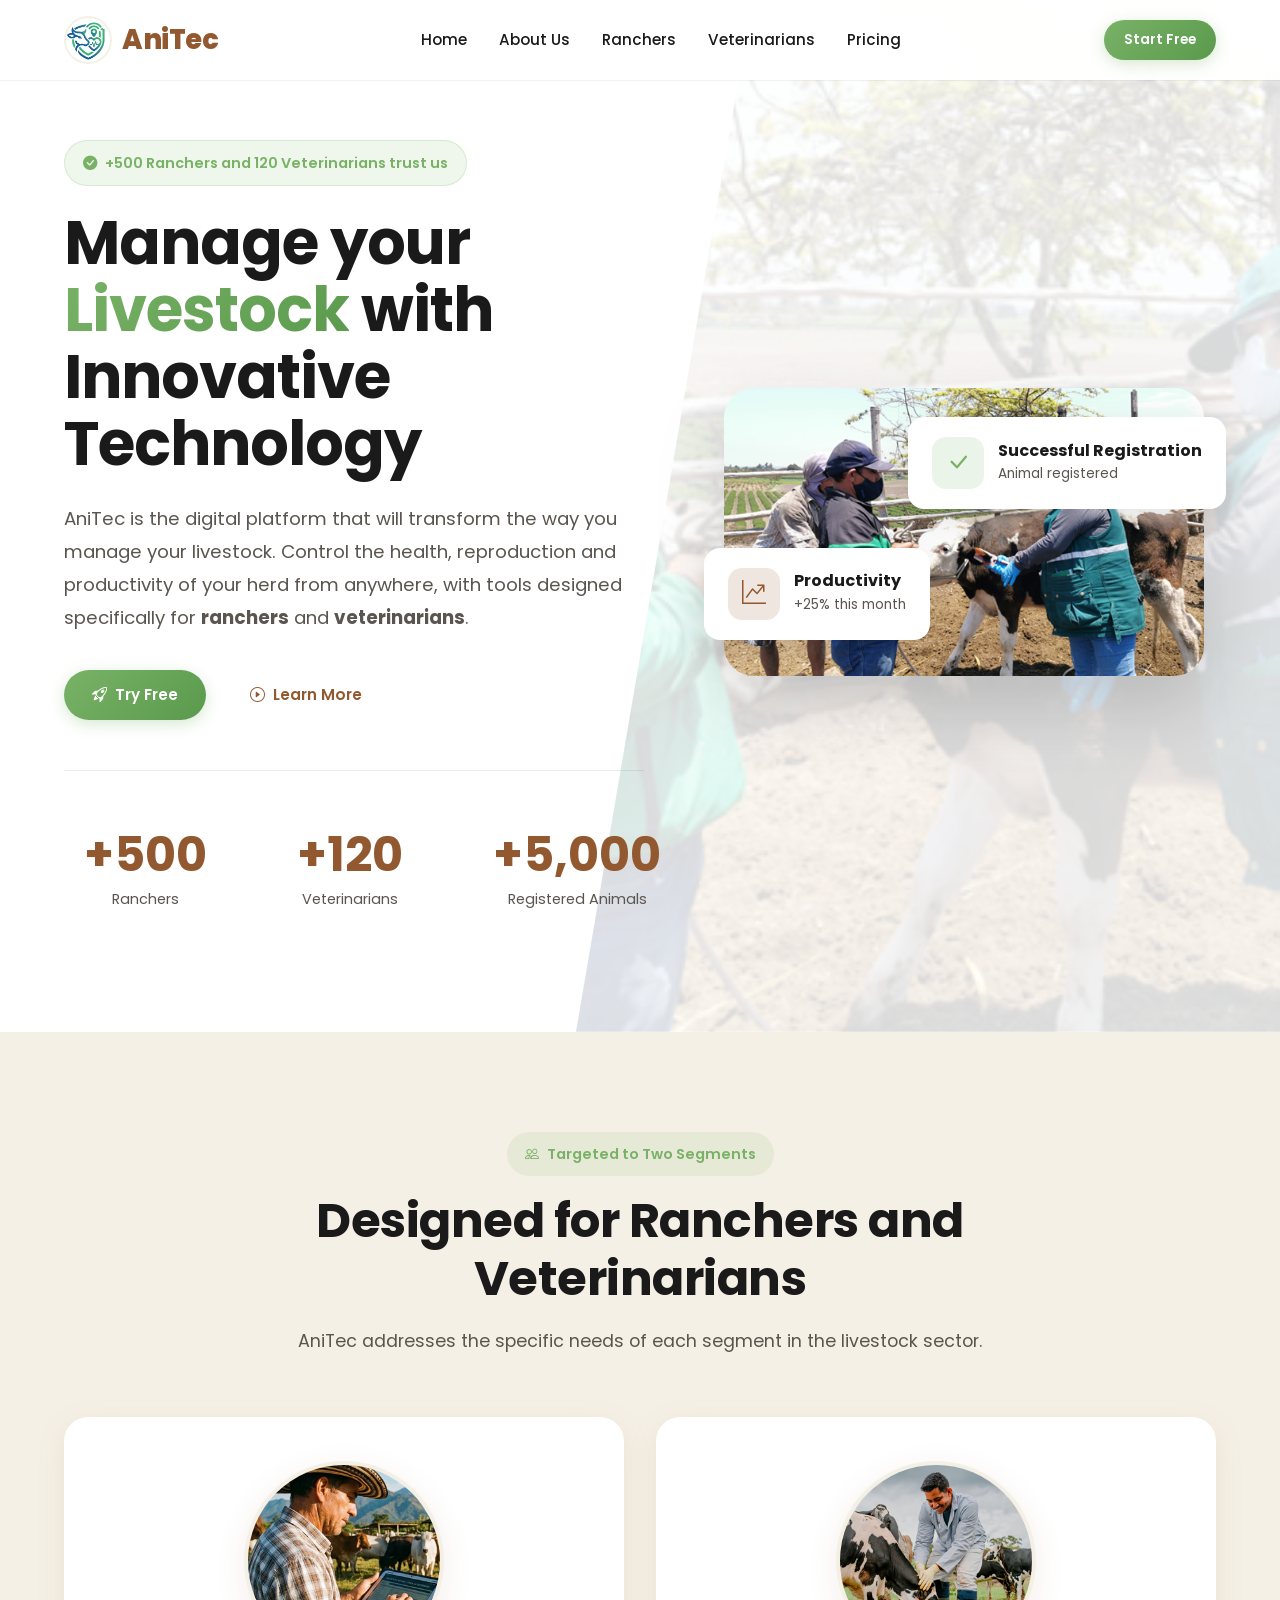
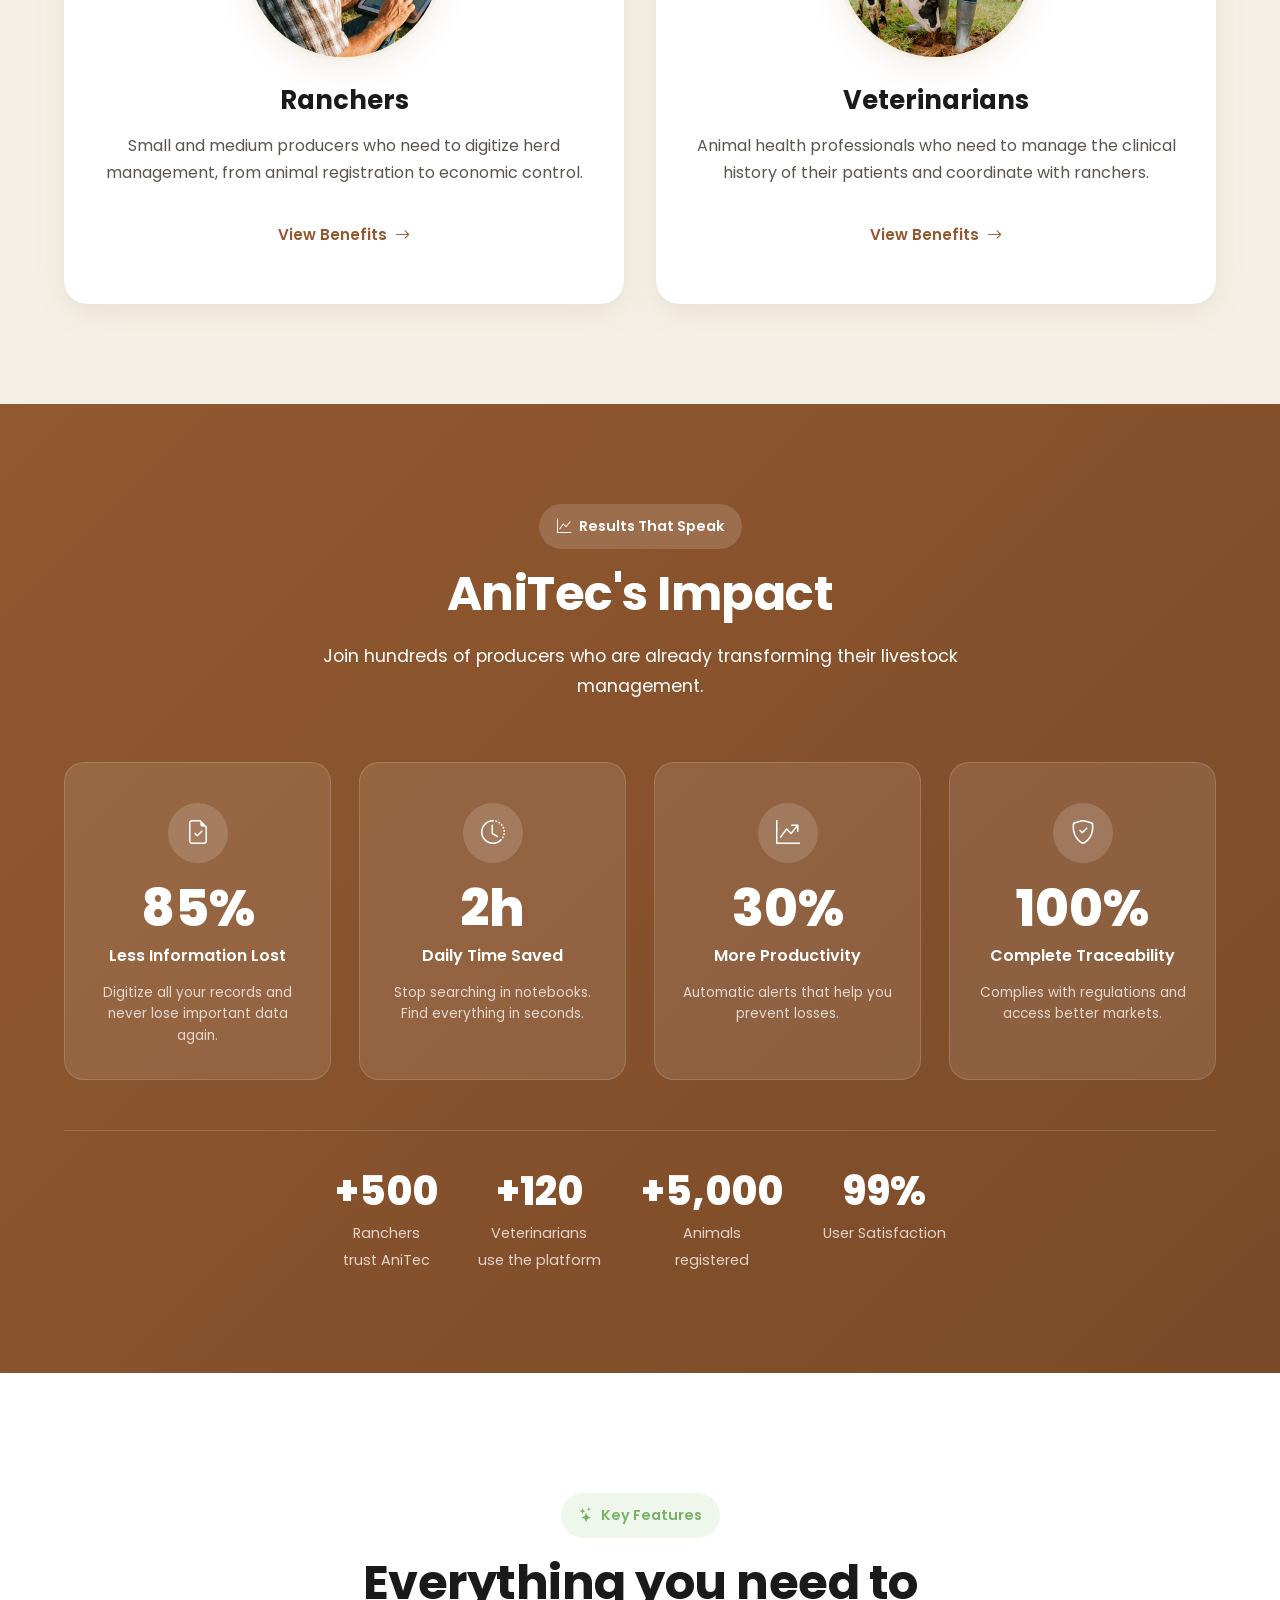
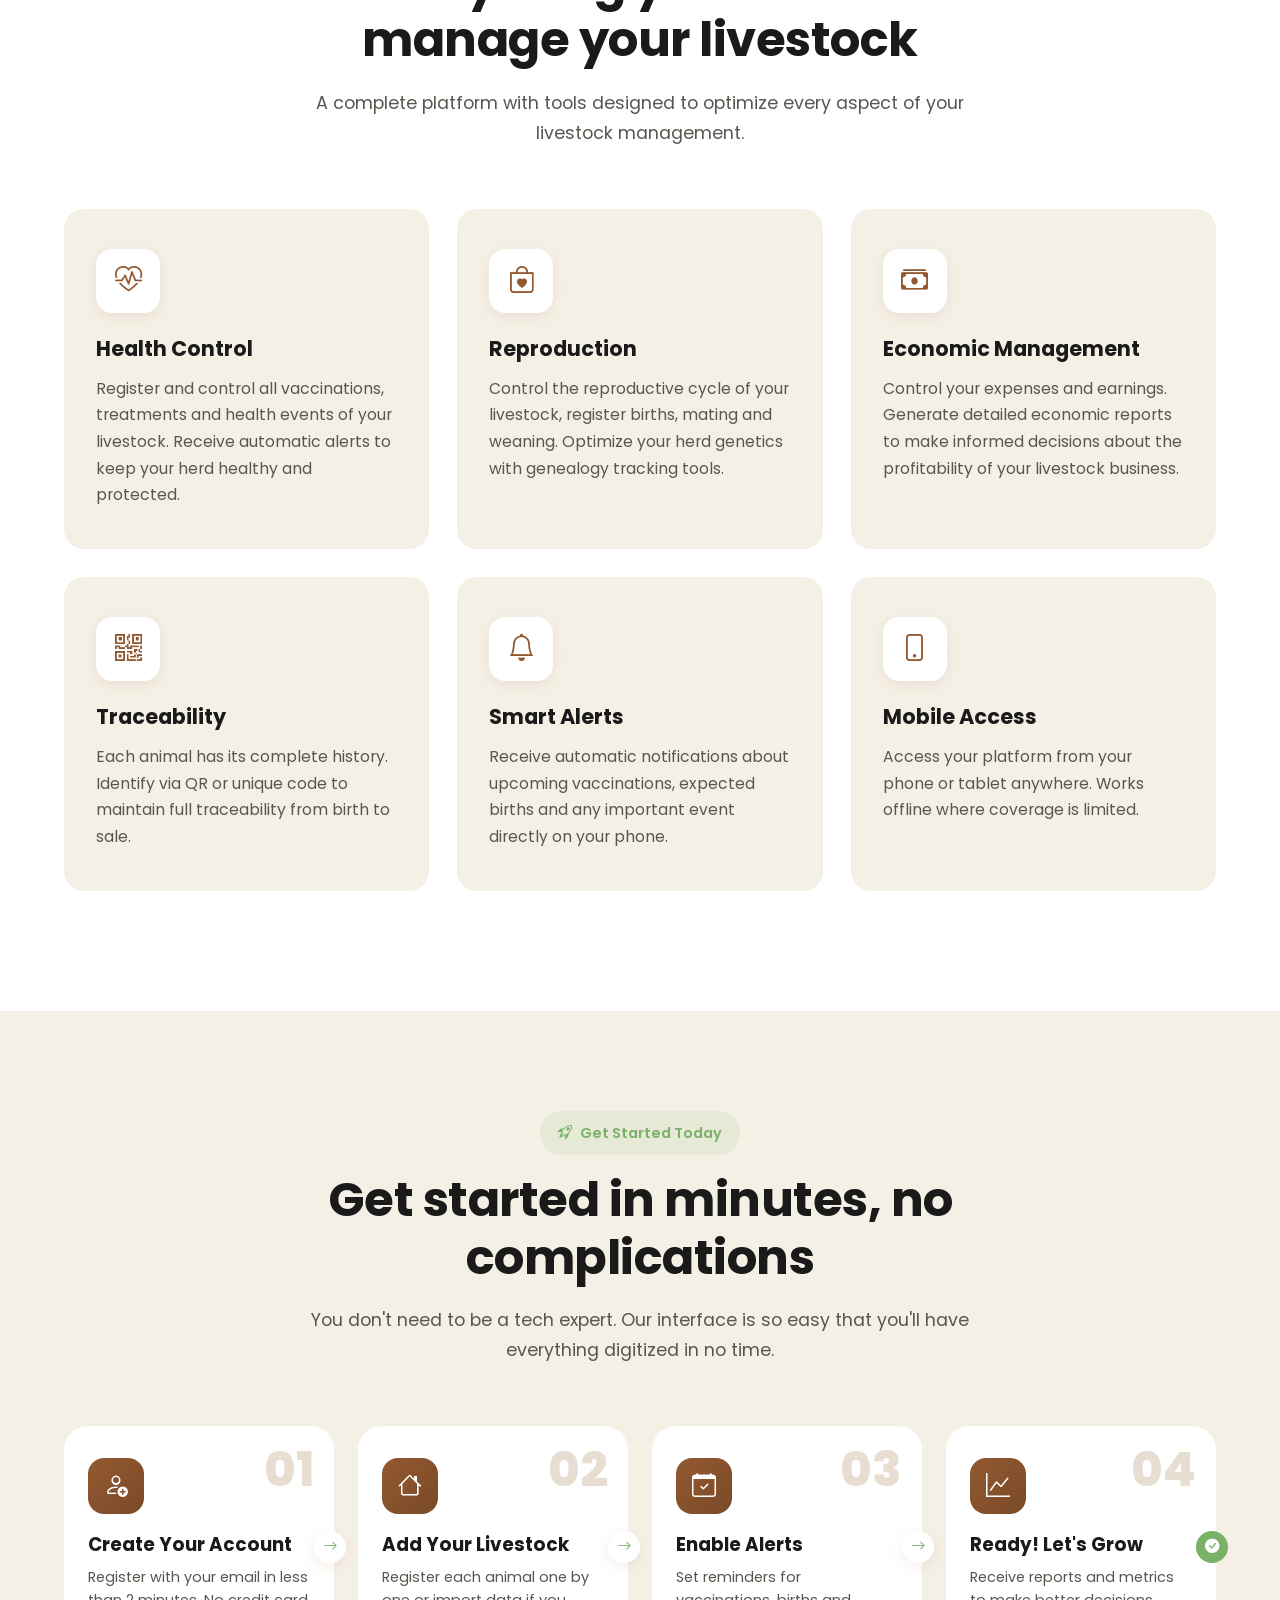
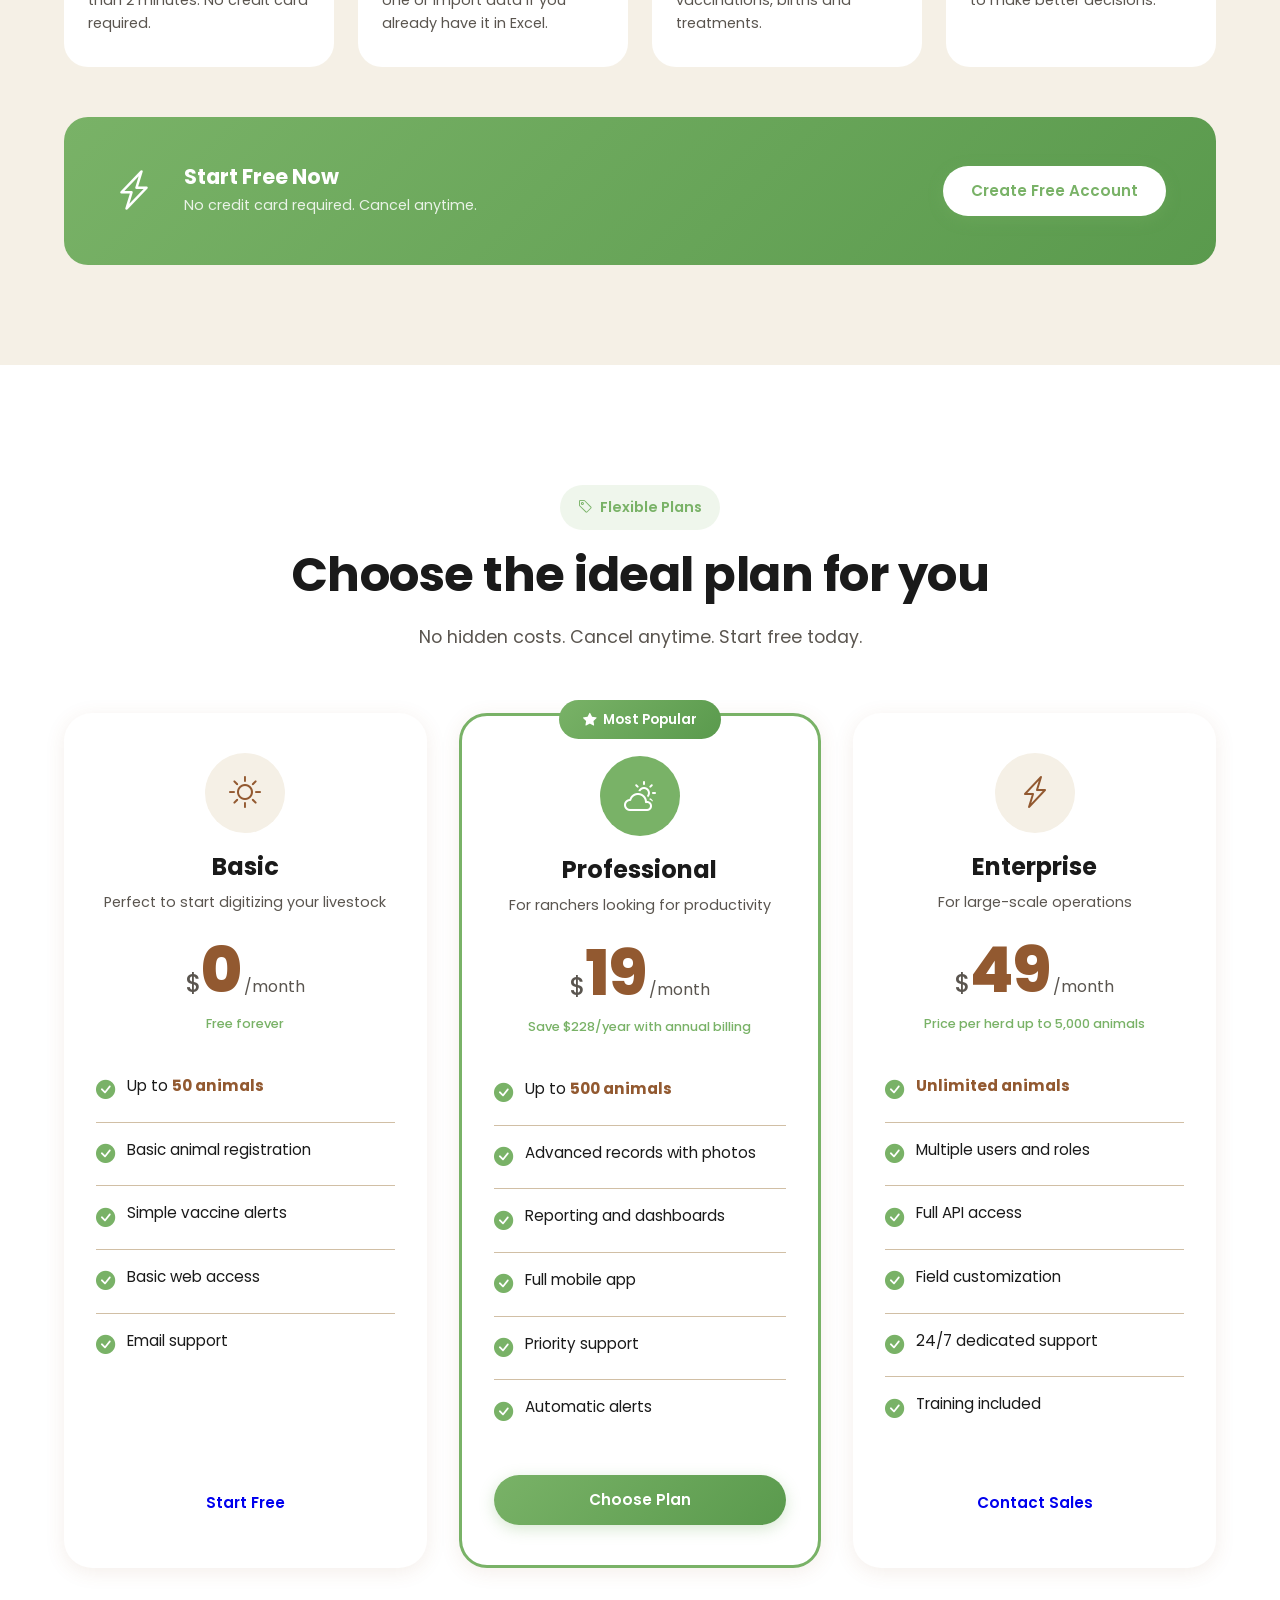
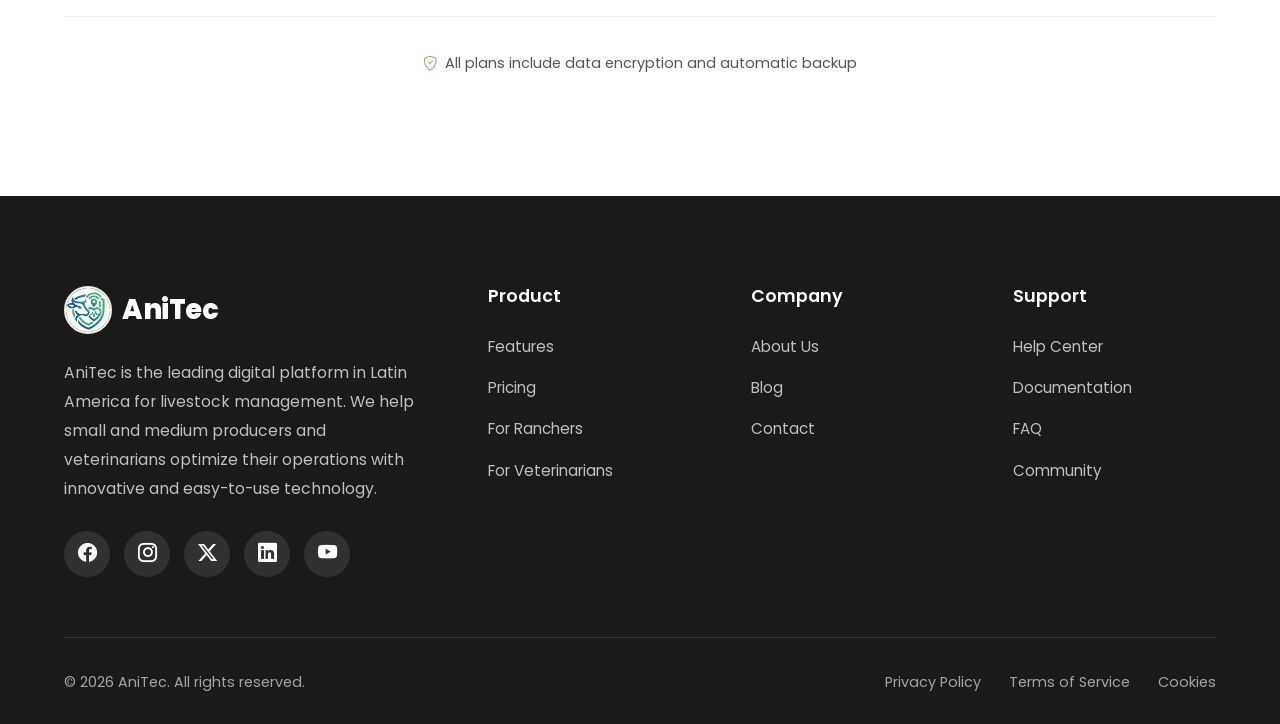
==== index.html @ 90d6c952 "feat: AniTec Landing Page Initialization!!" ====
<!doctype html>
<html lang="en">
  <head>
    <meta charset="UTF-8" />
    <meta name="viewport" content="width=device-width, initial-scale=1.0" />
    <title>AniTec - Digital Platform for Livestock Management</title>
    <meta name="description" content="AniTec is the leading digital platform in Latin America for livestock management. Manage health, reproduction, and productivity of your herd with innovative technology designed for ranchers and veterinarians." />
    <meta name="keywords" content="livestock management, rancher platform, AniTec, livestock traceability, digital livestock, animal health, herd control, platform for veterinarians, rural technology, livestock organizer, cattle management, farm management, agricultural technology, agtech" />
    <meta name="author" content="AniTec" />
    <meta name="robots" content="index, follow" />
    <meta name="googlebot" content="index, follow" />
    <link rel="canonical" href="https://anitec.com/" />
    
    <!-- Open Graph / Facebook -->
    <meta property="og:type" content="website" />
    <meta property="og:url" content="https://anitec.com/" />
    <meta property="og:title" content="AniTec - Digital Platform for Livestock Management" />
    <meta property="og:description" content="AniTec is the leading digital platform in Latin America for livestock management. Manage health, reproduction, and productivity of your herd with innovative technology." />
    <meta property="og:image" content="https://anitec.com/assets/images/og-image.png" />
    <meta property="og:site_name" content="AniTec" />
    
    <!-- Twitter -->
    <meta property="twitter:card" content="summary_large_image" />
    <meta property="twitter:url" content="https://anitec.com/" />
    <meta property="twitter:title" content="AniTec - Digital Platform for Livestock Management" />
    <meta property="twitter:description" content="AniTec is the leading digital platform in Latin America for livestock management. Manage health, reproduction, and productivity of your herd with innovative technology." />
    <meta property="twitter:image" content="https://anitec.com/assets/images/og-image.png" />
    
    <!-- Favicons -->
    <link rel="shortcut icon" href="./assets/images/logo.ico" type="image/x-icon">
    <link rel="icon" href="./assets/images/logo.png" type="image/png" />
    <link rel="apple-touch-icon" href="./assets/images/logo.png" />
    
    <!-- Theme Color -->
    <meta name="theme-color" content="#79B267" />
    <meta name="msapplication-TileColor" content="#79B267" />
    
    <!-- Fonts Preconnect -->
    <link rel="preconnect" href="https://fonts.googleapis.com" />
    <link rel="preconnect" href="https://fonts.gstatic.com" crossorigin />
    <link
      href="https://fonts.googleapis.com/css2?family=Poppins:wght@300;400;500;600;700;800&display=swap"
      rel="stylesheet"
    />
    <link
      rel="stylesheet"
      href="https://cdn.jsdelivr.net/npm/bootstrap-icons@1.11.3/font/bootstrap-icons.min.css"
    />

    <!-- Stylesheet -->
    <link rel="stylesheet" href="styles.css">
  </head>
  <body>
    <nav class="navbar">
      <div class="nav-container">
        <a href="index.html" class="logo">
          <img src="assets/images/logo.png" alt="AniTec Logo" />
          <span class="logo-text">AniTec</span>
        </a>
        <ul class="nav-menu">
          <li><a href="index.html" class="active">Home</a></li>
          <li><a href="nosotros.html">About Us</a></li>
          <li><a href="ganaderos.html">Ranchers</a></li>
          <li><a href="veterinarios.html">Veterinarians</a></li>
          <li><a href="#pricing">Pricing</a></li>
        </ul>
        <div class="nav-actions">
          <a href="#pricing" class="btn btn-success btn-sm">Start Free</a>
          <button class="mobile-menu-btn">
            <i class="bi bi-list"></i>
          </button>
        </div>
      </div>
    </nav>

    <div class="mobile-menu-overlay"></div>
    <div class="mobile-menu">
      <div class="mobile-menu-header">
        <span
          style="
            font-weight: 700;
            font-size: 1.2rem;
            color: var(--primary-brown);
          "
          >Menu</span
        >
        <button class="mobile-menu-close">
          <i class="bi bi-x-lg"></i>
        </button>
      </div>
      <ul class="mobile-menu-links">
        <li><a href="index.html">Home</a></li>
        <li><a href="nosotros.html">About Us</a></li>
        <li><a href="ganaderos.html">Ranchers</a></li>
        <li><a href="veterinarios.html">Veterinarians</a></li>
        <li><a href="#pricing">Pricing</a></li>
      </ul>
      <div class="mobile-menu-cta">
        <a href="#pricing" class="btn btn-success">Start Free</a>
      </div>
    </div>

    <section class="hero">
      <div class="container">
        <div class="hero-content">
          <div class="hero-text">
            <div class="hero-badge">
              <i class="bi bi-check-circle-fill"></i>
              +500 Ranchers and 120 Veterinarians trust us
            </div>
            <h1 class="hero-title">
              Manage your <span>Livestock</span> with Innovative Technology
            </h1>
            <p class="hero-description">
              AniTec is the digital platform that will transform the way you
              manage your livestock. Control the health, reproduction and
              productivity of your herd from anywhere, with tools designed
              specifically for <strong>ranchers</strong> and
              <strong>veterinarians</strong>.
            </p>
            <div class="hero-buttons">
              <a href="#pricing" class="btn btn-success">
                <i class="bi bi-rocket-takeoff"></i>
                Try Free
              </a>
              <a href="#features" class="btn btn-secondary">
                <i class="bi bi-play-circle"></i>
                Learn More
              </a>
            </div>
            <div class="hero-stats">
              <div class="stat-item">
                <div class="stat-number">+500</div>
                <div class="stat-label">Ranchers</div>
              </div>
              <div class="stat-item">
                <div class="stat-number">+120</div>
                <div class="stat-label">Veterinarians</div>
              </div>
              <div class="stat-item">
                <div class="stat-number">+5,000</div>
                <div class="stat-label">Registered Animals</div>
              </div>
            </div>
          </div>
          <div class="hero-image-wrapper">
            <img
              src="assets/images/home/hero-section.png"
              alt="AniTec Dashboard"
              class="hero-image"
            />
            <div class="hero-floating-card hero-floating-card-1">
              <div class="floating-icon green">
                <i class="bi bi-check-lg"></i>
              </div>
              <div class="floating-text">
                <h4>Successful Registration</h4>
                <p>Animal registered</p>
              </div>
            </div>
            <div class="hero-floating-card hero-floating-card-2">
              <div class="floating-icon brown">
                <i class="bi bi-graph-up-arrow"></i>
              </div>
              <div class="floating-text">
                <h4>Productivity</h4>
                <p>+25% this month</p>
              </div>
            </div>
          </div>
        </div>
      </div>
    </section>

    <section class="segmentos" id="segmentos">
      <div class="container">
        <div class="section-header">
          <span class="section-subtitle">
            <i class="bi bi-people"></i>
            Targeted to Two Segments
          </span>
          <h2 class="section-title">Designed for Ranchers and Veterinarians</h2>
          <p class="section-description">
            AniTec addresses the specific needs of each segment in the livestock
            sector.
          </p>
        </div>
        <div class="segmentos-grid">
          <div class="segmento-card">
            <div class="segmento-imagen">
              <img src="assets/images/home/rancher.png" alt="Rancher" />
            </div>
            <h3 class="segmento-title">Ranchers</h3>
            <p class="segmento-description">
              Small and medium producers who need to digitize herd management,
              from animal registration to economic control.
            </p>
            <a href="ganaderos.html" class="btn btn-secondary">
              View Benefits <i class="bi bi-arrow-right"></i>
            </a>
          </div>
          <div class="segmento-card">
            <div class="segmento-imagen">
              <img
                src="assets/images/home/veterinarian.png"
                alt="Veterinarian"
              />
            </div>
            <h3 class="segmento-title">Veterinarians</h3>
            <p class="segmento-description">
              Animal health professionals who need to manage the clinical
              history of their patients and coordinate with ranchers.
            </p>
            <a href="veterinarios.html" class="btn btn-secondary">
              View Benefits <i class="bi bi-arrow-right"></i>
            </a>
          </div>
        </div>
      </div>
    </section>

    <section class="metrics" id="metrics">
      <div class="container">
        <div class="section-header">
          <span class="section-subtitle">
            <i class="bi bi-graph-up"></i>
            Results That Speak
          </span>
          <h2 class="section-title">AniTec's Impact</h2>
          <p class="section-description">
            Join hundreds of producers who are already transforming their
            livestock management.
          </p>
        </div>
        <div class="metrics-grid">
          <div class="metric-card">
            <div class="metric-icon">
              <i class="bi bi-file-earmark-check"></i>
            </div>
            <div class="metric-number">85%</div>
            <div class="metric-label">Less Information Lost</div>
            <p class="metric-description">
              Digitize all your records and never lose important data again.
            </p>
          </div>
          <div class="metric-card">
            <div class="metric-icon">
              <i class="bi bi-clock-history"></i>
            </div>
            <div class="metric-number">2h</div>
            <div class="metric-label">Daily Time Saved</div>
            <p class="metric-description">
              Stop searching in notebooks. Find everything in seconds.
            </p>
          </div>
          <div class="metric-card">
            <div class="metric-icon">
              <i class="bi bi-graph-up-arrow"></i>
            </div>
            <div class="metric-number">30%</div>
            <div class="metric-label">More Productivity</div>
            <p class="metric-description">
              Automatic alerts that help you prevent losses.
            </p>
          </div>
          <div class="metric-card">
            <div class="metric-icon">
              <i class="bi bi-shield-check"></i>
            </div>
            <div class="metric-number">100%</div>
            <div class="metric-label">Complete Traceability</div>
            <p class="metric-description">
              Complies with regulations and access better markets.
            </p>
          </div>
        </div>
        <div class="metrics-footer">
          <div class="metrics-stat">
            <span class="metrics-stat-number">+500</span>
            <span class="metrics-stat-label">Ranchers<br />trust AniTec</span>
          </div>
          <div class="metrics-stat">
            <span class="metrics-stat-number">+120</span>
            <span class="metrics-stat-label"
              >Veterinarians<br />use the platform</span
            >
          </div>
          <div class="metrics-stat">
            <span class="metrics-stat-number">+5,000</span>
            <span class="metrics-stat-label">Animals<br />registered</span>
          </div>
          <div class="metrics-stat">
            <span class="metrics-stat-number">99%</span>
            <span class="metrics-stat-label">User Satisfaction</span>
          </div>
        </div>
      </div>
    </section>

    <section class="features" id="features">
      <div class="container">
        <div class="section-header">
          <span class="section-subtitle">
            <i class="bi bi-stars"></i>
            Key Features
          </span>
          <h2 class="section-title">
            Everything you need to manage your livestock
          </h2>
          <p class="section-description">
            A complete platform with tools designed to optimize every aspect of
            your livestock management.
          </p>
        </div>
        <div class="features-grid">
          <div class="feature-card">
            <div class="feature-icon">
              <i class="bi bi-heart-pulse"></i>
            </div>
            <h3 class="feature-title">Health Control</h3>
            <p class="feature-description">
              Register and control all vaccinations, treatments and health
              events of your livestock. Receive automatic alerts to keep your
              herd healthy and protected.
            </p>
          </div>
          <div class="feature-card">
            <div class="feature-icon">
              <i class="bi bi-bag-heart"></i>
            </div>
            <h3 class="feature-title">Reproduction</h3>
            <p class="feature-description">
              Control the reproductive cycle of your livestock, register births,
              mating and weaning. Optimize your herd genetics with genealogy
              tracking tools.
            </p>
          </div>
          <div class="feature-card">
            <div class="feature-icon">
              <i class="bi bi-cash-stack"></i>
            </div>
            <h3 class="feature-title">Economic Management</h3>
            <p class="feature-description">
              Control your expenses and earnings. Generate detailed economic
              reports to make informed decisions about the profitability of your
              livestock business.
            </p>
          </div>
          <div class="feature-card">
            <div class="feature-icon">
              <i class="bi bi-qr-code"></i>
            </div>
            <h3 class="feature-title">Traceability</h3>
            <p class="feature-description">
              Each animal has its complete history. Identify via QR or unique
              code to maintain full traceability from birth to sale.
            </p>
          </div>
          <div class="feature-card">
            <div class="feature-icon">
              <i class="bi bi-bell"></i>
            </div>
            <h3 class="feature-title">Smart Alerts</h3>
            <p class="feature-description">
              Receive automatic notifications about upcoming vaccinations,
              expected births and any important event directly on your phone.
            </p>
          </div>
          <div class="feature-card">
            <div class="feature-icon">
              <i class="bi bi-phone"></i>
            </div>
            <h3 class="feature-title">Mobile Access</h3>
            <p class="feature-description">
              Access your platform from your phone or tablet anywhere. Works
              offline where coverage is limited.
            </p>
          </div>
        </div>
      </div>
    </section>

    <section class="how-it-works" id="how-it-works">
      <div class="container">
        <div class="section-header">
          <span class="section-subtitle">
            <i class="bi bi-rocket-takeoff"></i>
            Get Started Today
          </span>
          <h2 class="section-title">
            Get started in minutes, no complications
          </h2>
          <p class="section-description">
            You don't need to be a tech expert. Our interface is so easy that
            you'll have everything digitized in no time.
          </p>
        </div>
        <div class="pasos-grid">
          <div class="paso-card">
            <div class="paso-numero">01</div>
            <div class="paso-content">
              <div class="paso-icon">
                <i class="bi bi-person-add"></i>
              </div>
              <h3 class="paso-title">Create Your Account</h3>
              <p class="paso-description">
                Register with your email in less than 2 minutes. No credit card
                required.
              </p>
            </div>
            <div class="paso-arrow">
              <i class="bi bi-arrow-right"></i>
            </div>
          </div>
          <div class="paso-card">
            <div class="paso-numero">02</div>
            <div class="paso-content">
              <div class="paso-icon">
                <i class="bi bi-house"></i>
              </div>
              <h3 class="paso-title">Add Your Livestock</h3>
              <p class="paso-description">
                Register each animal one by one or import data if you already
                have it in Excel.
              </p>
            </div>
            <div class="paso-arrow">
              <i class="bi bi-arrow-right"></i>
            </div>
          </div>
          <div class="paso-card">
            <div class="paso-numero">03</div>
            <div class="paso-content">
              <div class="paso-icon">
                <i class="bi bi-calendar-check"></i>
              </div>
              <h3 class="paso-title">Enable Alerts</h3>
              <p class="paso-description">
                Set reminders for vaccinations, births and treatments.
              </p>
            </div>
            <div class="paso-arrow">
              <i class="bi bi-arrow-right"></i>
            </div>
          </div>
          <div class="paso-card">
            <div class="paso-numero">04</div>
            <div class="paso-content">
              <div class="paso-icon">
                <i class="bi bi-graph-up"></i>
              </div>
              <h3 class="paso-title">Ready! Let's Grow</h3>
              <p class="paso-description">
                Receive reports and metrics to make better decisions.
              </p>
            </div>
            <div class="paso-check">
              <i class="bi bi-check-circle-fill"></i>
            </div>
          </div>
        </div>
        <div class="how-it-works-cta">
          <div class="how-it-works-cta-content">
            <i class="bi bi-lightning-charge"></i>
            <div>
              <h4>Start Free Now</h4>
              <p>No credit card required. Cancel anytime.</p>
            </div>
            <a href="#pricing" class="btn btn-success">Create Free Account</a>
          </div>
        </div>
      </div>
    </section>

    <section class="pricing" id="pricing">
      <div class="container">
        <div class="section-header">
          <span class="section-subtitle">
            <i class="bi bi-tag"></i>
            Flexible Plans
          </span>
          <h2 class="section-title">Choose the ideal plan for you</h2>
          <p class="section-description">
            No hidden costs. Cancel anytime. Start free today.
          </p>
        </div>
        <div class="pricing-grid">
          <div class="pricing-card">
            <div class="pricing-header">
              <div class="pricing-icon">
                <i class="bi bi-sun"></i>
              </div>
              <h3 class="pricing-title">Basic</h3>
              <p class="pricing-description">
                Perfect to start digitizing your livestock
              </p>
            </div>
            <div class="pricing-price">
              <span class="currency">$</span>
              <span class="amount">0</span>
              <span class="period">/month</span>
            </div>
            <span class="pricing-price-note">Free forever</span>
            <ul class="pricing-features">
              <li>
                <i class="bi bi-check-circle-fill"></i>
                <span>Up to <strong>50 animals</strong></span>
              </li>
              <li>
                <i class="bi bi-check-circle-fill"></i>
                <span>Basic animal registration</span>
              </li>
              <li>
                <i class="bi bi-check-circle-fill"></i>
                <span>Simple vaccine alerts</span>
              </li>
              <li>
                <i class="bi bi-check-circle-fill"></i>
                <span>Basic web access</span>
              </li>
              <li>
                <i class="bi bi-check-circle-fill"></i>
                <span>Email support</span>
              </li>
            </ul>
            <a href="#" class="btn btn-outline pricing-btn">Start Free</a>
          </div>
          <div class="pricing-card featured">
            <div class="pricing-badge">
              <i class="bi bi-star-fill"></i>
              Most Popular
            </div>
            <div class="pricing-header">
              <div class="pricing-icon">
                <i class="bi bi-cloud-sun"></i>
              </div>
              <h3 class="pricing-title">Professional</h3>
              <p class="pricing-description">
                For ranchers looking for productivity
              </p>
            </div>
            <div class="pricing-price">
              <span class="currency">$</span>
              <span class="amount">19</span>
              <span class="period">/month</span>
            </div>
            <span class="pricing-price-note"
              >Save $228/year with annual billing</span
            >
            <ul class="pricing-features">
              <li>
                <i class="bi bi-check-circle-fill"></i>
                <span>Up to <strong>500 animals</strong></span>
              </li>
              <li>
                <i class="bi bi-check-circle-fill"></i>
                <span>Advanced records with photos</span>
              </li>
              <li>
                <i class="bi bi-check-circle-fill"></i>
                <span>Reporting and dashboards</span>
              </li>
              <li>
                <i class="bi bi-check-circle-fill"></i>
                <span>Full mobile app</span>
              </li>
              <li>
                <i class="bi bi-check-circle-fill"></i>
                <span>Priority support</span>
              </li>
              <li>
                <i class="bi bi-check-circle-fill"></i>
                <span>Automatic alerts</span>
              </li>
            </ul>
            <a href="#" class="btn btn-success pricing-btn">Choose Plan</a>
          </div>
          <div class="pricing-card">
            <div class="pricing-header">
              <div class="pricing-icon">
                <i class="bi bi-lightning-charge"></i>
              </div>
              <h3 class="pricing-title">Enterprise</h3>
              <p class="pricing-description">For large-scale operations</p>
            </div>
            <div class="pricing-price">
              <span class="currency">$</span>
              <span class="amount">49</span>
              <span class="period">/month</span>
            </div>
            <span class="pricing-price-note"
              >Price per herd up to 5,000 animals</span
            >
            <ul class="pricing-features">
              <li>
                <i class="bi bi-check-circle-fill"></i>
                <span><strong>Unlimited animals</strong></span>
              </li>
              <li>
                <i class="bi bi-check-circle-fill"></i>
                <span>Multiple users and roles</span>
              </li>
              <li>
                <i class="bi bi-check-circle-fill"></i>
                <span>Full API access</span>
              </li>
              <li>
                <i class="bi bi-check-circle-fill"></i>
                <span>Field customization</span>
              </li>
              <li>
                <i class="bi bi-check-circle-fill"></i>
                <span>24/7 dedicated support</span>
              </li>
              <li>
                <i class="bi bi-check-circle-fill"></i>
                <span>Training included</span>
              </li>
            </ul>
            <a href="#" class="btn btn-outline pricing-btn">Contact Sales</a>
          </div>
        </div>
        <div class="pricing-footer">
          <p>
            <i class="bi bi-shield-check"></i>
            All plans include data encryption and automatic backup
          </p>
        </div>
      </div>
    </section>

    <footer id="contact">
      <div class="container">
        <div class="footer-grid">
          <div class="footer-about">
            <a href="index.html" class="logo">
              <img src="assets/images/logo.png" alt="AniTec Logo" />
              <span class="logo-text">AniTec</span>
            </a>
            <p class="footer-description">
              AniTec is the leading digital platform in Latin America for
              livestock management. We help small and medium producers and
              veterinarians optimize their operations with innovative and
              easy-to-use technology.
            </p>
            <div class="footer-social">
              <a href="#"><i class="bi bi-facebook"></i></a>
              <a href="#"><i class="bi bi-instagram"></i></a>
              <a href="#"><i class="bi bi-twitter-x"></i></a>
              <a href="#"><i class="bi bi-linkedin"></i></a>
              <a href="#"><i class="bi bi-youtube"></i></a>
            </div>
          </div>
          <div class="footer-column">
            <h4 class="footer-title">Product</h4>
            <ul class="footer-links">
              <li><a href="#features">Features</a></li>
              <li><a href="#pricing">Pricing</a></li>
              <li><a href="ganaderos.html">For Ranchers</a></li>
              <li><a href="veterinarios.html">For Veterinarians</a></li>
            </ul>
          </div>
          <div class="footer-column">
            <h4 class="footer-title">Company</h4>
            <ul class="footer-links">
              <li><a href="nosotros.html">About Us</a></li>
              <li><a href="#">Blog</a></li>
              <li><a href="#contact">Contact</a></li>
            </ul>
          </div>
          <div class="footer-column">
            <h4 class="footer-title">Support</h4>
            <ul class="footer-links">
              <li><a href="#">Help Center</a></li>
              <li><a href="#">Documentation</a></li>
              <li><a href="#">FAQ</a></li>
              <li><a href="#">Community</a></li>
            </ul>
          </div>
        </div>
        <div class="footer-bottom">
          <p class="footer-copyright">© 2026 AniTec. All rights reserved.</p>
          <div class="footer-legal">
            <a href="#">Privacy Policy</a>
            <a href="#">Terms of Service</a>
            <a href="#">Cookies</a>
          </div>
        </div>
      </div>
    </footer>

    <script src="script.js"></script>
  </body>
</html>
---- styles.css ----
:root {
  --primary-brown: #925930;
  --primary-green: #79b267;
  --primary-cream: #f5f0e6;
  --secondary-brown: #a3794f;
  --secondary-green: #a3c4a8;
  --secondary-cream: #d1bfa5;
  --text-dark: #1a1a1a;
  --text-light: #5a554f;
  --white: #ffffff;
  --shadow-light: rgba(146, 89, 48, 0.1);
  --shadow-medium: rgba(146, 89, 48, 0.2);
  --gradient-green: linear-gradient(135deg, #79b267 0%, #5a9a4d 100%);
  --gradient-brown: linear-gradient(135deg, #925930 0%, #7a4a28 100%);
}

* {
  margin: 0;
  padding: 0;
  box-sizing: border-box;
}

html {
  scroll-behavior: smooth;
}

body {
  font-family: "Poppins", sans-serif;
  background-color: var(--primary-cream);
  color: var(--text-dark);
  line-height: 1.7;
  overflow-x: hidden;
}

body.menu-open {
  overflow: hidden;
}

h1,
h2,
h3,
h4,
h5,
h6 {
  font-family: "Poppins", sans-serif;
  font-weight: 700;
  line-height: 1.2;
}

.container {
  max-width: 1200px;
  margin: 0 auto;
  padding: 0 24px;
}

.btn {
  padding: 12px 28px;
  border-radius: 50px;
  font-weight: 600;
  font-size: 0.95rem;
  cursor: pointer;
  transition: all 0.3s cubic-bezier(0.4, 0, 0.2, 1);
  text-decoration: none;
  display: inline-flex;
  align-items: center;
  gap: 8px;
  border: none;
  font-family: "Poppins", sans-serif;
}

.btn-primary {
  background: var(--gradient-brown);
  color: var(--white);
  box-shadow: 0 4px 15px rgba(146, 89, 48, 0.3);
}

.btn-primary:hover {
  transform: translateY(-2px);
  box-shadow: 0 8px 25px rgba(146, 89, 48, 0.4);
}

.btn-secondary {
  background: transparent;
  color: var(--primary-brown);
  border: 2px solid var(--primary-brown);
}

.btn-secondary:hover {
  background: var(--primary-brown);
  color: var(--white);
}

.btn-success {
  background: var(--gradient-green);
  color: var(--white);
  box-shadow: 0 4px 15px rgba(121, 178, 103, 0.3);
}

.btn-success:hover {
  transform: translateY(-2px);
  box-shadow: 0 8px 25px rgba(121, 178, 103, 0.4);
}

.mobile-menu-btn {
  display: none;
  background: none;
  border: none;
  font-size: 1.6rem;
  color: var(--primary-brown);
  cursor: pointer;
  padding: 8px;
  line-height: 1;
}

/* Navigation */
.navbar {
  position: fixed;
  top: 0;
  left: 0;
  right: 0;
  background: rgba(255, 255, 255, 0.95);
  backdrop-filter: blur(20px);
  z-index: 1000;
  transition: all 0.3s ease;
  box-shadow: 0 1px 0 rgba(0, 0, 0, 0.05);
}

.navbar.scrolled {
  box-shadow: 0 4px 30px var(--shadow-light);
}

.nav-container {
  display: flex;
  justify-content: space-between;
  align-items: center;
  padding: 16px 24px;
  max-width: 1200px;
  margin: 0 auto;
}

.logo {
  display: flex;
  align-items: center;
  gap: 10px;
  text-decoration: none;
}

.logo img {
  height: 48px;
  width: 48px;
  border-radius: 50%;
  object-fit: cover;
  border: 2px solid var(--primary-cream);
}

.logo-text {
  font-family: "Poppins", sans-serif;
  font-size: 1.7rem;
  font-weight: 800;
  color: var(--primary-brown);
  letter-spacing: -0.5px;
}

.nav-menu {
  display: flex;
  align-items: center;
  gap: 32px;
  list-style: none;
}

.nav-menu a {
  text-decoration: none;
  color: var(--text-dark);
  font-weight: 500;
  font-size: 0.95rem;
  transition: all 0.3s ease;
  position: relative;
}

.nav-menu a::after {
  content: "";
  position: absolute;
  bottom: -6px;
  left: 0;
  width: 0;
  height: 2px;
  background: var(--primary-green);
  transition: width 0.3s ease;
  border-radius: 2px;
}

.nav-menu a:hover {
  color: var(--primary-brown);
}

.nav-menu a:hover::after {
  width: 100%;
}

.nav-actions {
  display: flex;
  gap: 12px;
  align-items: center;
}

.btn {
  padding: 12px 28px;
  border-radius: 50px;
  font-weight: 600;
  font-size: 0.95rem;
  cursor: pointer;
  transition: all 0.3s cubic-bezier(0.4, 0, 0.2, 1);
  text-decoration: none;
  display: inline-flex;
  align-items: center;
  gap: 8px;
  border: none;
  font-family: "Poppins", sans-serif;
}

.btn-sm {
  padding: 8px 20px;
  font-size: 0.85rem;
}

/* Mobile Menu */
.mobile-menu-overlay,
.mobile-menu {
  display: none;
}

/* Hero Section */
.hero {
  min-height: 100vh;
  padding: 140px 0 100px;
  background: var(--white);
  position: relative;
  overflow: hidden;
}

.hero::before {
  content: "";
  position: absolute;
  top: 0;
  right: 0;
  width: 55%;
  height: 100%;
  background: url("assets/images/home/hero-section.png") no-repeat center center;
  background-size: cover;
  opacity: 0.15;
  clip-path: polygon(25% 0, 100% 0, 100% 100%, 0% 100%);
}

.hero-content {
  display: grid;
  grid-template-columns: 1fr 1fr;
  gap: 80px;
  align-items: center;
  position: relative;
  z-index: 1;
}

.hero-text {
  max-width: 580px;
}

.hero-badge {
  display: inline-flex;
  align-items: center;
  gap: 8px;
  background: rgba(121, 178, 103, 0.12);
  padding: 10px 18px;
  border-radius: 50px;
  font-size: 0.9rem;
  color: var(--primary-green);
  font-weight: 600;
  margin-bottom: 24px;
  border: 1px solid rgba(121, 178, 103, 0.2);
}

.hero-title {
  font-size: 3.8rem;
  line-height: 1.1;
  color: var(--text-dark);
  margin-bottom: 24px;
  letter-spacing: -1px;
}

.hero-title span {
  background: var(--gradient-green);
  -webkit-background-clip: text;
  -webkit-text-fill-color: transparent;
  background-clip: text;
}

.hero-description {
  font-size: 1.15rem;
  color: var(--text-light);
  margin-bottom: 36px;
  line-height: 1.8;
}

.hero-buttons {
  display: flex;
  gap: 16px;
  flex-wrap: wrap;
}

.hero-image-wrapper {
  position: relative;
}

.hero-image {
  width: 100%;
  max-width: 560px;
  border-radius: 24px;
  box-shadow: 0 30px 70px rgba(0, 0, 0, 0.15);
}

.hero-floating-card {
  position: absolute;
  background: var(--white);
  padding: 20px 24px;
  border-radius: 16px;
  box-shadow: 0 10px 40px rgba(0, 0, 0, 0.12);
  display: flex;
  align-items: center;
  gap: 14px;
  animation: float 4s ease-in-out infinite;
}

.hero-floating-card-1 {
  top: 10%;
  right: -10px;
  animation-delay: 0s;
}

.hero-floating-card-2 {
  bottom: 15%;
  left: -20px;
  animation-delay: 1s;
}

@keyframes float {
  0%,
  100% {
    transform: translateY(0);
  }
  50% {
    transform: translateY(-10px);
  }
}

.floating-icon {
  width: 52px;
  height: 52px;
  border-radius: 14px;
  display: flex;
  align-items: center;
  justify-content: center;
  font-size: 1.5rem;
}

.floating-icon.green {
  background: rgba(121, 178, 103, 0.15);
  color: var(--primary-green);
}

.floating-icon.brown {
  background: rgba(146, 89, 48, 0.15);
  color: var(--primary-brown);
}

.floating-text h4 {
  font-size: 1rem;
  color: var(--text-dark);
  margin-bottom: 2px;
}

.floating-text p {
  font-size: 0.85rem;
  color: var(--text-light);
}

.hero-stats {
  display: flex;
  gap: 50px;
  margin-top: 50px;
  padding-top: 40px;
  border-top: 1px solid rgba(0, 0, 0, 0.08);
}

.stat-item {
  text-align: left;
}

.stat-number {
  font-size: 2.8rem;
  font-weight: 800;
  color: var(--primary-brown);
  line-height: 1;
}

.stat-label {
  font-size: 0.95rem;
  color: var(--text-light);
  margin-top: 4px;
}

/* Ganadero Hero Section */
.ganadero-hero,
.veterinario-hero {
  min-height: 95vh;
  padding: 140px 0 80px;
  background: var(--white);
  position: relative;
  display: flex;
  align-items: center;
}

.ganadero-hero::before {
  content: "";
  position: absolute;
  top: 0;
  left: 0;
  width: 100%;
  height: 100%;
  background:
    radial-gradient(
      circle at 100% 0%,
      rgba(121, 178, 103, 0.08) 0%,
      transparent 50%
    ),
    radial-gradient(
      circle at 0% 100%,
      rgba(146, 89, 48, 0.05) 0%,
      transparent 50%
    );
  pointer-events: none;
}

.ganadero-hero-content,
.veterinario-hero-content {
  display: grid;
  grid-template-columns: 1.1fr 1fr;
  gap: 80px;
  align-items: center;
  position: relative;
  z-index: 1;
}

.ganadero-title,
.veterinario-title {
  font-size: 3.5rem;
  color: var(--text-dark);
  margin-bottom: 24px;
  line-height: 1.2;
}

.ganadero-title .highlight,
.veterinario-title .highlight {
  background: var(--gradient-green);
  -webkit-background-clip: text;
  background-clip: text;
  -webkit-text-fill-color: transparent;
}

.ganadero-description,
.veterinario-description {
  font-size: 1.15rem;
  color: var(--text-light);
  margin-bottom: 20px;
  line-height: 1.8;
}

.ganadero-features {
  display: grid;
  grid-template-columns: 1fr 1fr;
  gap: 16px;
  margin: 30px 0;
}

.ganadero-feature {
  display: flex;
  align-items: center;
  gap: 12px;
  font-size: 0.95rem;
  color: var(--text-dark);
}

.ganadero-feature i {
  color: var(--primary-green);
  font-size: 1.1rem;
}

.veterinario-features {
  display: grid;
  grid-template-columns: 1fr 1fr;
  gap: 16px;
  margin: 30px 0;
}

.veterinario-feature {
  display: flex;
  align-items: center;
  gap: 12px;
  font-size: 0.95rem;
  color: var(--text-dark);
}

.veterinario-feature i {
  color: var(--primary-green);
  font-size: 1.1rem;
}

.ganadero-hero-stats,
.veterinario-hero-stats {
  display: flex;
  gap: 40px;
  margin: 30px 0;
  padding: 24px 0;
  border-top: 1px solid var(--secondary-cream);
  border-bottom: 1px solid var(--secondary-cream);
}

.ganadero-stat,
.veterinario-stat {
  text-align: left;
}

.ganadero-stat-number,
.veterinario-stat-number {
  display: block;
  font-size: 2rem;
  font-weight: 800;
  color: var(--primary-brown);
  line-height: 1;
  margin-bottom: 4px;
}

.ganadero-stat-label,
.veterinario-stat-label {
  font-size: 0.8rem;
  color: var(--text-light);
  line-height: 1.3;
}

.ganadero-buttons,
.veterinario-buttons {
  display: flex;
  gap: 16px;
  margin-top: 32px;
}

.ganadero-hero-image,
.veterinario-hero-image {
  text-align: center;
  position: relative;
}

.hero-image-wrapper {
  position: relative;
}

.hero-image-wrapper img {
  width: 100%;
  max-width: 480px;
  border-radius: 30px;
  box-shadow: 0 30px 70px rgba(0, 0, 0, 0.15);
}

.hero-image-badge {
  position: absolute;
  bottom: 30px;
  left: -20px;
  background: var(--white);
  padding: 16px 24px;
  border-radius: 16px;
  display: flex;
  align-items: center;
  gap: 10px;
  box-shadow: 0 10px 30px var(--shadow-light);
  font-weight: 600;
  color: var(--text-dark);
}

.hero-image-badge i {
  color: #f59e0b;
  font-size: 1.1rem;
}

/* Segmentos Section */
.segmentos {
  padding: 100px 0;
  background: var(--primary-cream);
}

.segmentos-grid {
  display: grid;
  grid-template-columns: repeat(2, 1fr);
  gap: 32px;
}

.segmento-card {
  background: var(--white);
  padding: 44px 36px;
  border-radius: 24px;
  text-align: center;
  transition: all 0.4s ease;
  box-shadow: 0 8px 30px var(--shadow-light);
}

.segmento-card:hover {
  transform: translateY(-8px);
  box-shadow: 0 20px 50px var(--shadow-medium);
}

.segmento-imagen {
  width: 100%;
  max-width: 200px;
  height: 200px;
  margin: 0 auto 24px;
  border-radius: 50%;
  overflow: hidden;
  border: 4px solid var(--primary-cream);
  box-shadow: 0 8px 30px var(--shadow-light);
  background: var(--primary-cream);
  display: flex;
  align-items: center;
  justify-content: center;
}

.segmento-imagen img {
  width: 100%;
  height: 100%;
  object-fit: cover;
}

.segmento-title {
  font-size: 1.6rem;
  color: var(--text-dark);
  margin-bottom: 16px;
}

.segmento-description {
  color: var(--text-light);
  line-height: 1.7;
  margin-bottom: 24px;
}

/* Metrics Section */
.metrics {
  padding: 100px 0;
  background: var(--gradient-brown);
}

.metrics .section-subtitle {
  background: rgba(255, 255, 255, 0.15);
  color: var(--white);
}

.metrics .section-title,
.metrics .section-description {
  color: var(--white);
}

.metrics-grid {
  display: grid;
  grid-template-columns: repeat(4, 1fr);
  gap: 28px;
}

.metric-card {
  text-align: center;
  padding: 40px 24px 32px;
  background: rgba(255, 255, 255, 0.1);
  border-radius: 20px;
  border: 1px solid rgba(255, 255, 255, 0.15);
  transition: all 0.3s ease;
  position: relative;
  overflow: hidden;
}

.metric-card::before {
  content: "";
  position: absolute;
  top: 0;
  left: 0;
  right: 0;
  height: 4px;
  background: var(--primary-green);
  transform: scaleX(0);
  transform-origin: left;
  transition: transform 0.3s ease;
}

.metric-card:hover {
  background: rgba(255, 255, 255, 0.15);
  transform: translateY(-5px);
}

.metric-card:hover::before {
  transform: scaleX(1);
}

.metric-icon {
  width: 60px;
  height: 60px;
  background: rgba(255, 255, 255, 0.15);
  border-radius: 50%;
  display: flex;
  align-items: center;
  justify-content: center;
  margin: 0 auto 20px;
  font-size: 1.5rem;
  color: var(--white);
}

.metric-number {
  font-size: 3.2rem;
  font-weight: 800;
  color: var(--white);
  margin-bottom: 8px;
  line-height: 1;
}

.metric-label {
  font-size: 1rem;
  font-weight: 600;
  color: var(--white);
  margin-bottom: 12px;
}

.metric-description {
  font-size: 0.85rem;
  color: rgba(255, 255, 255, 0.75);
  line-height: 1.6;
}

.metrics-footer {
  display: flex;
  justify-content: center;
  gap: 40px;
  margin-top: 50px;
  padding-top: 40px;
  border-top: 1px solid rgba(255, 255, 255, 0.15);
}

.metrics-stat {
  text-align: center;
}

.metrics-stat-number {
  display: block;
  font-size: 2.5rem;
  font-weight: 800;
  color: var(--white);
  line-height: 1;
  margin-bottom: 8px;
}

.metrics-stat-label {
  font-size: 0.9rem;
  color: rgba(255, 255, 255, 0.75);
  line-height: 1.4;
}

/* Features Section */
.features {
  padding: 120px 0;
  background: var(--white);
}

.section-header {
  text-align: center;
  max-width: 700px;
  margin: 0 auto 60px;
}

.section-subtitle {
  display: inline-flex;
  align-items: center;
  gap: 8px;
  background: rgba(121, 178, 103, 0.12);
  color: var(--primary-green);
  padding: 10px 18px;
  border-radius: 50px;
  font-weight: 600;
  font-size: 0.9rem;
  margin-bottom: 16px;
}

.section-title {
  font-size: 3rem;
  color: var(--text-dark);
  margin-bottom: 20px;
  letter-spacing: -0.5px;
}

.section-description {
  font-size: 1.1rem;
  color: var(--text-light);
}

.section-subtitle-light {
  display: inline-flex;
  align-items: center;
  gap: 8px;
  background: rgba(255, 255, 255, 0.15);
  color: #fff;
  padding: 10px 18px;
  border-radius: 50px;
  font-weight: 600;
  font-size: 0.9rem;
  margin-bottom: 16px;
}

.section-title-light {
  font-size: 3rem;
  color: #fff;
  margin-bottom: 20px;
  letter-spacing: -0.5px;
}

.section-description-light {
  font-size: 1.1rem;
  color: rgba(255, 255, 255, 0.8);
}

.features-grid {
  display: grid;
  grid-template-columns: repeat(3, 1fr);
  gap: 28px;
}

.feature-card {
  background: var(--primary-cream);
  padding: 40px 32px;
  border-radius: 20px;
  transition: all 0.4s cubic-bezier(0.4, 0, 0.2, 1);
  position: relative;
  overflow: hidden;
}

.feature-card::before {
  content: "";
  position: absolute;
  top: 0;
  left: 0;
  right: 0;
  height: 4px;
  background: var(--gradient-green);
  transform: scaleX(0);
  transform-origin: left;
  transition: transform 0.4s ease;
}

.feature-card:hover {
  transform: translateY(-8px);
  box-shadow: 0 25px 50px var(--shadow-light);
  background: var(--white);
}

.feature-card:hover::before {
  transform: scaleX(1);
}

.feature-icon {
  width: 64px;
  height: 64px;
  background: var(--white);
  border-radius: 16px;
  display: flex;
  align-items: center;
  justify-content: center;
  font-size: 1.7rem;
  color: var(--primary-brown);
  margin-bottom: 24px;
  box-shadow: 0 4px 15px var(--shadow-light);
}

.feature-title {
  font-size: 1.3rem;
  color: var(--text-dark);
  margin-bottom: 14px;
}

.feature-description {
  color: var(--text-light);
  line-height: 1.7;
  font-size: 0.98rem;
}

/* How It Works */
.how-it-works {
  padding: 100px 0;
  background: var(--primary-cream);
  position: relative;
}

.pasos-grid {
  display: grid;
  grid-template-columns: repeat(4, 1fr);
  gap: 24px;
  position: relative;
}

.paso-card {
  background: var(--white);
  border-radius: 24px;
  padding: 32px 24px;
  display: flex;
  align-items: flex-start;
  gap: 20px;
  position: relative;
  transition: all 0.3s ease;
}

.paso-card:hover {
  transform: translateY(-5px);
  box-shadow: 0 15px 40px var(--shadow-light);
}

.paso-numero {
  font-size: 3rem;
  font-weight: 800;
  color: var(--secondary-cream);
  line-height: 1;
  position: absolute;
  top: 20px;
  right: 20px;
  opacity: 0.5;
}

.paso-content {
  flex: 1;
}

.paso-icon {
  width: 56px;
  height: 56px;
  background: var(--gradient-brown);
  border-radius: 16px;
  display: flex;
  align-items: center;
  justify-content: center;
  margin-bottom: 20px;
  font-size: 1.5rem;
  color: var(--white);
}

.paso-title {
  font-size: 1.15rem;
  color: var(--text-dark);
  margin-bottom: 10px;
}

.paso-description {
  color: var(--text-light);
  font-size: 0.9rem;
  line-height: 1.6;
}

.paso-arrow {
  position: absolute;
  right: -12px;
  top: 50%;
  transform: translateY(-50%);
  width: 32px;
  height: 32px;
  background: var(--white);
  border-radius: 50%;
  display: flex;
  align-items: center;
  justify-content: center;
  color: var(--primary-green);
  font-size: 0.9rem;
  box-shadow: 0 4px 15px var(--shadow-light);
}

.paso-check {
  position: absolute;
  right: -12px;
  top: 50%;
  transform: translateY(-50%);
  width: 32px;
  height: 32px;
  background: var(--primary-green);
  border-radius: 50%;
  display: flex;
  align-items: center;
  justify-content: center;
  color: var(--white);
  font-size: 0.9rem;
}

.how-it-works-cta {
  margin-top: 50px;
}

.how-it-works-cta-content {
  background: linear-gradient(135deg, var(--primary-green) 0%, #5a9a4d 100%);
  border-radius: 24px;
  padding: 40px 50px;
  display: flex;
  align-items: center;
  justify-content: space-between;
  gap: 30px;
  flex-wrap: wrap;
}

.how-it-works-cta-content > i {
  font-size: 2.5rem;
  color: var(--white);
}

.how-it-works-cta-content > div {
  flex: 1;
}

.how-it-works-cta-content h4 {
  font-size: 1.3rem;
  color: var(--white);
  margin-bottom: 4px;
}

.how-it-works-cta-content p {
  color: rgba(255, 255, 255, 0.85);
  font-size: 0.9rem;
}

.how-it-works-cta-content .btn {
  background: var(--white);
  color: var(--primary-green);
}

/* Testimonials */
.testimonials {
  padding: 120px 0;
  background: var(--gradient-brown);
  position: relative;
  overflow: hidden;
}

.testimonials::before {
  content: "";
  position: absolute;
  top: -30%;
  right: -10%;
  width: 700px;
  height: 700px;
  background: radial-gradient(
    circle,
    rgba(255, 255, 255, 0.08) 0%,
    transparent 70%
  );
}

.testimonials::after {
  content: "";
  position: absolute;
  bottom: -20%;
  left: -10%;
  width: 500px;
  height: 500px;
  background: radial-gradient(
    circle,
    rgba(121, 178, 103, 0.2) 0%,
    transparent 70%
  );
}

.testimonials .section-subtitle {
  background: rgba(255, 255, 255, 0.15);
  color: var(--white);
}

.testimonials .section-title {
  color: var(--white);
}

.testimonials .section-description {
  color: rgba(255, 255, 255, 0.85);
}

.testimonials-grid {
  display: grid;
  grid-template-columns: repeat(3, 1fr);
  gap: 28px;
}

.testimonial-card {
  background: var(--white);
  padding: 36px;
  border-radius: 20px;
  position: relative;
}

.testimonial-card::before {
  content: "\201C";
  position: absolute;
  top: 15px;
  right: 30px;
  font-size: 6rem;
  font-family: Georgia, serif;
  color: var(--primary-cream);
  line-height: 1;
}

.testimonial-text {
  color: var(--text-light);
  line-height: 1.8;
  margin-bottom: 28px;
  position: relative;
  z-index: 1;
  font-style: italic;
}

.testimonial-author {
  display: flex;
  align-items: center;
  gap: 14px;
}

.testimonial-avatar {
  width: 56px;
  height: 56px;
  border-radius: 50%;
  background: var(--gradient-green);
  display: flex;
  align-items: center;
  justify-content: center;
  font-size: 1.3rem;
  font-weight: 700;
  color: var(--white);
}

.testimonial-info h4 {
  font-size: 1.1rem;
  color: var(--text-dark);
  margin-bottom: 2px;
}

.testimonial-info p {
  font-size: 0.9rem;
  color: var(--text-light);
}

/* Pricing */
.pricing {
  padding: 120px 0;
  background: var(--white);
}

.pricing-grid {
  display: grid;
  grid-template-columns: repeat(3, 1fr);
  gap: 32px;
  align-items: stretch;
}

.pricing-card {
  background: var(--white);
  border-radius: 28px;
  padding: 40px 32px;
  text-align: center;
  transition: all 0.4s ease;
  position: relative;
  display: flex;
  flex-direction: column;
  box-shadow: 0 4px 20px var(--shadow-light);
}

.pricing-card:hover {
  transform: translateY(-10px);
  box-shadow: 0 25px 60px rgba(0, 0, 0, 0.12);
}

.pricing-card.featured {
  background: var(--white);
  border: 3px solid var(--primary-green);
  transform: scale(1.03);
}

.pricing-card.featured:hover {
  transform: scale(1.03) translateY(-10px);
}

.pricing-badge {
  position: absolute;
  top: -16px;
  left: 50%;
  transform: translateX(-50%);
  background: var(--gradient-green);
  color: var(--white);
  padding: 8px 24px;
  border-radius: 50px;
  font-size: 0.85rem;
  font-weight: 600;
  display: flex;
  align-items: center;
  gap: 6px;
}

.pricing-header {
  margin-bottom: 24px;
}

.pricing-icon {
  width: 80px;
  height: 80px;
  background: var(--primary-cream);
  border-radius: 50%;
  display: flex;
  align-items: center;
  justify-content: center;
  margin: 0 auto 20px;
  font-size: 2rem;
  color: var(--primary-brown);
}

.pricing-card.featured .pricing-icon {
  background: var(--primary-green);
  color: var(--white);
}

.pricing-title {
  font-size: 1.5rem;
  color: var(--text-dark);
  margin-bottom: 8px;
}

.pricing-description {
  font-size: 0.9rem;
  color: var(--text-light);
  margin-bottom: 0;
}

.pricing-price {
  margin-bottom: 8px;
  display: flex;
  align-items: baseline;
  justify-content: center;
}

.pricing-price .currency {
  font-size: 1.5rem;
  color: var(--text-light);
  font-weight: 500;
}

.pricing-price .amount {
  font-size: 4rem;
  font-weight: 800;
  color: var(--primary-brown);
  letter-spacing: -2px;
  line-height: 1;
}

.pricing-price .period {
  font-size: 1rem;
  color: var(--text-light);
  margin-left: 4px;
}

.pricing-price-note {
  font-size: 0.8rem;
  color: var(--primary-green);
  font-weight: 500;
  margin-bottom: 24px;
  display: block;
}

.pricing-features {
  list-style: none;
  text-align: left;
  margin-bottom: 32px;
  flex-grow: 1;
}

.pricing-features li {
  padding: 14px 0;
  border-bottom: 1px solid var(--secondary-cream);
  display: flex;
  align-items: flex-start;
  gap: 12px;
  color: var(--text-dark);
  font-size: 0.95rem;
}

.pricing-features li:last-child {
  border-bottom: none;
}

.pricing-features i {
  color: var(--primary-green);
  font-size: 1.2rem;
  flex-shrink: 0;
  margin-top: 2px;
}

.pricing-features strong {
  color: var(--primary-brown);
}

.pricing-btn {
  width: 100%;
  justify-content: center;
  margin-top: auto;
}

.pricing-footer {
  text-align: center;
  margin-top: 48px;
  padding-top: 32px;
  border-top: 1px solid rgba(0, 0, 0, 0.05);
}

.pricing-footer p {
  display: inline-flex;
  align-items: center;
  gap: 8px;
  color: var(--text-light);
  font-size: 0.9rem;
}

.pricing-footer i {
  color: var(--primary-green);
}

@media (max-width: 1024px) {
  .pricing-grid {
    grid-template-columns: 1fr;
    max-width: 420px;
    margin: 0 auto;
  }

  .pricing-card.featured {
    transform: none;
    order: -1;
  }

  .pricing-card.featured:hover {
    transform: translateY(-10px);
  }
}

/* CTA Section */
.cta {
  padding: 0;
  background: var(--gradient-green);
  position: relative;
  overflow: hidden;
}

.cta-wrapper {
  display: grid;
  grid-template-columns: 1fr 1.2fr;
  min-height: 600px;
}

.cta-image {
  position: relative;
  overflow: hidden;
}

.cta-image img {
  width: 100%;
  height: 100%;
  object-fit: cover;
}

.cta-image-overlay {
  position: absolute;
  top: 0;
  left: 0;
  right: 0;
  bottom: 0;
  background: linear-gradient(to right, rgba(121, 178, 103, 0.3), transparent);
}

.cta-content {
  padding: 80px 60px;
  display: flex;
  flex-direction: column;
  justify-content: center;
  position: relative;
  z-index: 1;
}

.cta-badge {
  display: inline-flex;
  align-items: center;
  gap: 8px;
  background: rgba(255, 255, 255, 0.2);
  color: var(--white);
  padding: 10px 20px;
  border-radius: 50px;
  font-weight: 600;
  font-size: 0.85rem;
  margin-bottom: 24px;
  width: fit-content;
}

.cta-title {
  font-size: 2.8rem;
  color: var(--white);
  margin-bottom: 20px;
  letter-spacing: -0.5px;
  line-height: 1.2;
}

.cta-description {
  font-size: 1.1rem;
  color: rgba(255, 255, 255, 0.9);
  margin-bottom: 24px;
  line-height: 1.6;
}

.cta-features {
  display: flex;
  gap: 24px;
  margin-bottom: 32px;
  flex-wrap: wrap;
}

.cta-feature {
  display: flex;
  align-items: center;
  gap: 8px;
  color: rgba(255, 255, 255, 0.9);
  font-size: 0.95rem;
}

.cta-feature i {
  color: #ffd700;
}

.cta-buttons {
  display: flex;
  gap: 16px;
  flex-wrap: wrap;
  margin-bottom: 24px;
}

.cta .btn-primary {
  background: var(--white);
  color: var(--primary-green);
  box-shadow: 0 4px 20px rgba(0, 0, 0, 0.15);
}

.cta .btn-primary:hover {
  background: var(--primary-cream);
  transform: translateY(-3px);
  box-shadow: 0 8px 30px rgba(0, 0, 0, 0.2);
}

.cta .btn-outline-light {
  background: transparent;
  color: var(--white);
  border: 2px solid rgba(255, 255, 255, 0.5);
}

.cta .btn-outline-light:hover {
  background: rgba(255, 255, 255, 0.15);
  border-color: var(--white);
}

.cta-note {
  font-size: 0.85rem;
  color: rgba(255, 255, 255, 0.7);
  display: flex;
  align-items: center;
  gap: 8px;
}

@media (max-width: 1024px) {
  .cta-wrapper {
    grid-template-columns: 1fr;
  }

  .cta-image {
    height: 300px;
  }

  .cta-content {
    padding: 60px 40px;
  }

  .cta-title {
    font-size: 2.2rem;
  }
}

@media (max-width: 640px) {
  .cta-content {
    padding: 40px 24px;
  }

  .cta-title {
    font-size: 1.8rem;
  }

  .cta-features {
    flex-direction: column;
    gap: 12px;
  }

  .cta-buttons {
    flex-direction: column;
  }
}

.cta .btn-primary:hover {
  background: var(--primary-cream);
}

.cta .btn-secondary {
  border-color: var(--white);
  color: var(--white);
}

.cta .btn-secondary:hover {
  background: var(--white);
  color: var(--primary-green);
}

/* Footer */
footer {
  background: var(--text-dark);
  color: var(--white);
  padding: 90px 0 30px;
}

.footer-grid {
  display: grid;
  grid-template-columns: 1.8fr 1fr 1fr 1fr;
  gap: 60px;
  margin-bottom: 60px;
}

.footer-about .logo {
  margin-bottom: 24px;
}

.footer-about .logo-text {
  color: var(--white);
}

.footer-description {
  color: rgba(255, 255, 255, 0.72);
  line-height: 1.85;
  margin-bottom: 28px;
  font-size: 0.98rem;
}

.footer-social {
  display: flex;
  gap: 14px;
}

.footer-social a {
  width: 46px;
  height: 46px;
  background: rgba(255, 255, 255, 0.1);
  border-radius: 50%;
  display: flex;
  align-items: center;
  justify-content: center;
  color: var(--white);
  font-size: 1.2rem;
  transition: all 0.3s ease;
  text-decoration: none;
}

.footer-social a:hover {
  background: var(--primary-green);
  transform: translateY(-4px);
}

.footer-title {
  font-size: 1.1rem;
  color: var(--white);
  margin-bottom: 26px;
  font-weight: 600;
}

.footer-links {
  list-style: none;
}

.footer-links li {
  margin-bottom: 14px;
}

.footer-links a {
  color: rgba(255, 255, 255, 0.72);
  text-decoration: none;
  transition: all 0.3s ease;
  font-size: 0.95rem;
}

.footer-links a:hover {
  color: var(--primary-green);
  padding-left: 6px;
}

.footer-bottom {
  padding-top: 32px;
  border-top: 1px solid rgba(255, 255, 255, 0.1);
  display: flex;
  justify-content: space-between;
  align-items: center;
  flex-wrap: wrap;
  gap: 20px;
}

.footer-copyright {
  color: rgba(255, 255, 255, 0.6);
  font-size: 0.9rem;
}

.footer-legal {
  display: flex;
  gap: 28px;
}

.footer-legal a {
  color: rgba(255, 255, 255, 0.6);
  text-decoration: none;
  font-size: 0.9rem;
  transition: color 0.3s ease;
}

.footer-legal a:hover {
  color: var(--primary-green);
}

/* Responsive */
@media (max-width: 1100px) {
  .hero-content {
    grid-template-columns: 1fr;
    text-align: center;
  }

  .hero-text {
    max-width: 100%;
  }

  .hero-buttons {
    justify-content: center;
  }

  .hero-stats {
    justify-content: center;
  }

  .hero::before {
    display: none;
  }

  .hero-floating-card {
    display: none;
  }

  .features-grid,
  .testimonials-grid,
  .pricing-grid {
    grid-template-columns: repeat(2, 1fr);
  }

  .steps-container {
    grid-template-columns: repeat(2, 1fr);
  }

  .steps-container::before {
    display: none;
  }

  .pricing-card.featured {
    transform: none;
  }
}

@media (max-width: 768px) {
  .nav-menu {
    display: none;
  }

  .nav-actions {
    display: flex !important;
    position: relative;
    z-index: 1004;
  }

  .mobile-menu-btn {
    display: flex !important;
    position: relative;
    z-index: 1004;
  }

  .hero-title {
    font-size: 2.6rem;
  }

  .section-title {
    font-size: 2.3rem;
  }

  .features-grid,
  .testimonials-grid,
  .steps-container {
    grid-template-columns: 1fr;
  }

  .pricing-grid {
    grid-template-columns: 1fr;
    max-width: 380px;
    margin: 0 auto;
  }

  .footer-grid {
    grid-template-columns: 1fr;
    text-align: center;
  }

  .footer-social {
    justify-content: center;
  }

  .footer-bottom {
    flex-direction: column;
    text-align: center;
  }

  .hero-stats {
    flex-direction: column;
    gap: 24px;
    align-items: center;
  }

  .mobile-menu-overlay {
    display: block;
    position: fixed;
    top: 0;
    left: 0;
    right: 0;
    bottom: 0;
    background: rgba(0, 0, 0, 0.6);
    z-index: 1002;
    opacity: 0;
    visibility: hidden;
    transition: all 0.3s ease;
  }

  .mobile-menu-overlay.active {
    opacity: 1;
    visibility: visible;
  }

  .mobile-menu {
    display: block !important;
    position: fixed;
    top: 0;
    right: 0;
    width: 300px;
    max-width: 85vw;
    height: 100vh;
    background: var(--white);
    z-index: 1003;
    padding: 80px 24px 24px;
    box-shadow: -10px 0 40px rgba(0, 0, 0, 0.2);
    transform: translateX(100%);
    transition: transform 0.35s cubic-bezier(0.4, 0, 0.2, 1);
    overflow-y: auto;
  }

  .mobile-menu.active {
    transform: translateX(0);
  }

  .mobile-menu-header {
    display: flex;
    justify-content: space-between;
    align-items: center;
    margin-bottom: 30px;
  }

  .mobile-menu-close {
    width: 42px;
    height: 42px;
    background: var(--primary-cream);
    border: none;
    border-radius: 50%;
    display: flex;
    align-items: center;
    justify-content: center;
    font-size: 1.3rem;
    color: var(--primary-brown);
    cursor: pointer;
    transition: all 0.3s ease;
  }

  .mobile-menu-close:hover {
    background: var(--primary-brown);
    color: var(--white);
  }

  .mobile-menu-links {
    list-style: none;
  }

  .mobile-menu-links li {
    margin-bottom: 6px;
  }

  .mobile-menu-links a {
    display: block;
    padding: 14px 18px;
    text-decoration: none;
    color: var(--text-dark);
    font-weight: 500;
    font-size: 1.05rem;
    border-radius: 12px;
    transition: all 0.3s ease;
  }

  .mobile-menu-links a:hover {
    background: var(--primary-cream);
    color: var(--primary-brown);
  }

  .mobile-menu-cta {
    margin-top: 24px;
    padding-top: 24px;
    border-top: 1px solid var(--secondary-cream);
  }

  .mobile-menu .btn {
    width: 100%;
    justify-content: center;
    margin-bottom: 12px;
  }
}

/* ==== NEW PAGE STYLES ==== */

/* Nosotros Page */
.nosotros-hero {
  min-height: 90vh;
  padding: 140px 0 80px;
  background: var(--white);
  position: relative;
  display: flex;
  align-items: center;
}

.nosotros-hero::before {
  content: "";
  position: absolute;
  top: 0;
  left: 0;
  width: 100%;
  height: 100%;
  background:
    radial-gradient(
      circle at 0% 0%,
      rgba(121, 178, 103, 0.08) 0%,
      transparent 50%
    ),
    radial-gradient(
      circle at 100% 100%,
      rgba(146, 89, 48, 0.08) 0%,
      transparent 50%
    );
  pointer-events: none;
}

.nosotros-hero-content {
  display: grid;
  grid-template-columns: 1.2fr 1fr;
  gap: 80px;
  align-items: center;
  position: relative;
  z-index: 1;
}

.nosotros-title {
  font-size: 3.5rem;
  color: var(--text-dark);
  margin-bottom: 24px;
  line-height: 1.2;
}

.nosotros-title .highlight {
  background: var(--gradient-green);
  -webkit-background-clip: text;
  -webkit-text-fill-color: transparent;
  background-clip: text;
}

.nosotros-description {
  font-size: 1.1rem;
  color: var(--text-light);
  margin-bottom: 20px;
  line-height: 1.8;
}

.nosotros-hero-stats {
  display: flex;
  gap: 40px;
  margin: 40px 0;
  padding: 30px 0;
  border-top: 1px solid var(--secondary-cream);
  border-bottom: 1px solid var(--secondary-cream);
}

.hero-stat {
  text-align: left;
}

.hero-stat-number {
  display: block;
  font-size: 2rem;
  font-weight: 800;
  color: var(--primary-brown);
  line-height: 1;
  margin-bottom: 4px;
}

.hero-stat-label {
  font-size: 0.8rem;
  color: var(--text-light);
  line-height: 1.3;
}

.nosotros-hero-buttons {
  display: flex;
  gap: 16px;
  margin-top: 32px;
}

.nosotros-hero-video {
  text-align: center;
  position: relative;
}

.video-container {
  position: relative;
  padding-bottom: 56.25%;
  height: 0;
  overflow: hidden;
  border-radius: 24px;
  box-shadow: 0 25px 60px rgba(0, 0, 0, 0.15);
  border: 4px solid var(--primary-cream);
}

.video-container video {
  position: absolute;
  top: 0;
  left: 0;
  width: 100%;
  height: 100%;
  object-fit: cover;
}

.video-info {
  margin-top: 20px;
  padding: 20px;
  background: var(--primary-cream);
  border-radius: 16px;
}

.video-info h4 {
  font-size: 1.1rem;
  color: var(--text-dark);
  margin-bottom: 8px;
}

.video-info p {
  font-size: 0.9rem;
  color: var(--text-light);
}

.mision-vision {
  padding: 100px 0;
  background: var(--primary-cream);
  position: relative;
}

.mision-vision .section-header {
  margin-bottom: 50px;
}

.mv-logos {
  display: flex;
  align-items: center;
  justify-content: center;
  gap: 30px;
  margin-bottom: 60px;
}

.mv-logo-card {
  background: var(--white);
  padding: 30px 40px;
  border-radius: 24px;
  box-shadow: 0 15px 40px var(--shadow-light);
  display: flex;
  flex-direction: column;
  align-items: center;
  gap: 16px;
  transition: all 0.3s ease;
}

.mv-logo-card:hover {
  transform: translateY(-5px);
  box-shadow: 0 20px 50px var(--shadow-medium);
}

.mv-logo-card img {
  width: 180px;
  height: auto;
  object-fit: contain;
}

.mv-logo-label {
  font-size: 0.85rem;
  color: var(--text-light);
  font-style: italic;
}

.mv-vs {
  font-size: 2rem;
  font-weight: 300;
  color: var(--text-light);
}

.mv-grid {
  display: grid;
  grid-template-columns: repeat(3, 1fr);
  gap: 28px;
}

.mv-card {
  background: var(--white);
  padding: 40px 32px;
  border-radius: 24px;
  text-align: center;
  transition: all 0.4s ease;
  position: relative;
  overflow: hidden;
}

.mv-card::before {
  content: "";
  position: absolute;
  top: 0;
  left: 0;
  right: 0;
  height: 4px;
  background: var(--gradient-green);
  transform: scaleX(0);
  transform-origin: left;
  transition: transform 0.4s ease;
}

.mv-card:hover {
  transform: translateY(-8px);
  box-shadow: 0 20px 50px var(--shadow-light);
}

.mv-card:hover::before {
  transform: scaleX(1);
}

.mv-card-icon {
  width: 70px;
  height: 70px;
  background: var(--gradient-green);
  border-radius: 50%;
  display: flex;
  align-items: center;
  justify-content: center;
  margin: 0 auto 24px;
  font-size: 1.8rem;
  color: var(--white);
}

.mv-card-number {
  position: absolute;
  top: 20px;
  right: 20px;
  font-size: 3rem;
  font-weight: 800;
  color: var(--secondary-cream);
  line-height: 1;
}

.mv-card h3 {
  font-size: 1.4rem;
  color: var(--text-dark);
  margin-bottom: 16px;
}

.mv-card p,
.mv-card ul {
  color: var(--text-light);
  line-height: 1.7;
}

.mv-card ul {
  list-style: none;
  text-align: left;
  padding: 0;
  margin: 0 auto;
  display: inline-block;
}

.mv-card li {
  padding: 10px 0;
  border-bottom: 1px solid var(--secondary-cream);
  display: flex;
  align-items: center;
  gap: 12px;
  font-size: 0.95rem;
}

.mv-card li:last-child {
  border-bottom: none;
}

.mv-card li i {
  color: var(--primary-green);
  font-size: 1rem;
}

.mv-card ul {
  list-style: none;
  text-align: left;
  padding: 0 20px;
}

.mv-card li {
  padding: 8px 0;
  border-bottom: 1px solid var(--secondary-cream);
}

.team {
  padding: 100px 0;
  background: var(--white);
}

.team-grid {
  display: grid;
  grid-template-columns: repeat(5, 1fr);
  gap: 24px;
}

.team-card {
  background: var(--primary-cream);
  padding: 32px 24px;
  border-radius: 20px;
  text-align: center;
  transition: all 0.3s ease;
}

.team-card:hover {
  transform: translateY(-8px);
  box-shadow: 0 20px 40px var(--shadow-light);
}

.team-image {
  width: 120px;
  height: 120px;
  border-radius: 50%;
  overflow: hidden;
  margin: 0 auto 20px;
  border: 4px solid var(--white);
  box-shadow: 0 6px 20px var(--shadow-light);
}

.team-image img {
  width: 100%;
  height: 100%;
  object-fit: cover;
}

.team-name {
  font-size: 1rem;
  color: var(--text-dark);
  margin-bottom: 4px;
}

.team-role {
  font-size: 0.85rem;
  color: var(--primary-green);
  font-weight: 600;
  margin-bottom: 4px;
}

.team-code {
  font-size: 0.75rem;
  color: var(--text-light);
  margin-bottom: 12px;
}

.team-bio {
  font-size: 0.8rem;
  color: var(--text-light);
  line-height: 1.6;
}

/* Equipo Section - Nuevo diseño */
.equipo {
  padding: 100px 0;
  background: var(--white);
  position: relative;
}

.equipo-grid {
  display: grid;
  grid-template-columns: repeat(5, 1fr);
  gap: 28px;
}

.equipo-card {
  background: var(--primary-cream);
  border-radius: 24px;
  overflow: hidden;
  transition: all 0.4s ease;
  position: relative;
}

.equipo-card:hover {
  transform: translateY(-10px);
  box-shadow: 0 25px 50px var(--shadow-medium);
}

.equipo-card:hover .equipo-social {
  opacity: 1;
  transform: translateY(0);
}

.equipo-foto {
  position: relative;
  width: 100%;
  aspect-ratio: 1;
  overflow: hidden;
  background: var(--secondary-cream);
}

.equipo-foto img {
  width: 100%;
  height: 100%;
  object-fit: cover;
  transition: all 0.4s ease;
}

.equipo-card:hover .equipo-foto img {
  transform: scale(1.1);
}

.equipo-social {
  position: absolute;
  bottom: 0;
  left: 0;
  right: 0;
  padding: 16px;
  background: linear-gradient(to top, rgba(0, 0, 0, 0.7), transparent);
  display: flex;
  justify-content: center;
  gap: 12px;
  opacity: 0;
  transform: translateY(10px);
  transition: all 0.3s ease;
}

.equipo-social a {
  width: 36px;
  height: 36px;
  background: var(--white);
  border-radius: 50%;
  display: flex;
  align-items: center;
  justify-content: center;
  color: var(--primary-brown);
  text-decoration: none;
  transition: all 0.3s ease;
}

.equipo-social a:hover {
  background: var(--primary-green);
  color: var(--white);
}

.equipo-info {
  padding: 24px 20px;
  text-align: center;
}

.equipo-rol {
  display: inline-block;
  background: rgba(121, 178, 103, 0.15);
  color: var(--primary-green);
  padding: 4px 12px;
  border-radius: 50px;
  font-size: 0.75rem;
  font-weight: 600;
  margin-bottom: 12px;
}

.equipo-nombre {
  font-size: 1rem;
  color: var(--text-dark);
  margin-bottom: 4px;
  line-height: 1.3;
}

.equipo-codigo {
  font-size: 0.75rem;
  color: var(--text-light);
  margin-bottom: 12px;
  font-family: monospace;
}

.equipo-bio {
  font-size: 0.8rem;
  color: var(--text-light);
  line-height: 1.5;
}

.equipo-cta {
  margin-top: 60px;
}

.equipo-cta-content {
  background: var(--primary-cream);
  border-radius: 24px;
  padding: 40px 50px;
  display: flex;
  align-items: center;
  justify-content: space-between;
  gap: 30px;
  flex-wrap: wrap;
}

.equipo-cta-content > i {
  font-size: 2.5rem;
  color: var(--primary-brown);
}

.equipo-cta-content > div {
  flex: 1;
}

.equipo-cta-content h4 {
  font-size: 1.3rem;
  color: var(--text-dark);
  margin-bottom: 4px;
}

.equipo-cta-content p {
  color: var(--text-light);
  font-size: 0.9rem;
}

.proceso {
  padding: 120px 0;
  background: var(--white);
  position: relative;
  overflow: hidden;
}

.proceso::before {
  content: "";
  position: absolute;
  top: 50%;
  left: 50%;
  transform: translate(-50%, -50%);
  width: 900px;
  height: 900px;
  background: radial-gradient(
    circle,
    rgba(121, 178, 103, 0.06) 0%,
    transparent 70%
  );
  pointer-events: none;
}

.proceso .section-header {
  margin-bottom: 60px;
}

.proceso-timeline {
  position: relative;
  margin-top: 40px;
}

.proceso-line {
  position: absolute;
  top: 90px;
  left: 8%;
  right: 8%;
  height: 4px;
  background: linear-gradient(
    90deg,
    var(--primary-cream) 0%,
    var(--primary-green) 50%,
    var(--primary-cream) 100%
  );
  border-radius: 2px;
  z-index: 0;
}

.proceso-grid {
  display: grid;
  grid-template-columns: repeat(4, 1fr);
  gap: 32px;
  position: relative;
  z-index: 1;
}

.proceso-step {
  text-align: center;
}

.proceso-card {
  background: var(--primary-cream);
  padding: 36px 24px;
  border-radius: 24px;
  text-align: center;
  transition: all 0.4s ease;
  position: relative;
}

.proceso-card:hover {
  transform: translateY(-10px);
  box-shadow: 0 25px 50px var(--shadow-light);
}

.proceso-icon {
  width: 80px;
  height: 80px;
  background: var(--gradient-brown);
  border-radius: 50%;
  display: flex;
  align-items: center;
  justify-content: center;
  margin: 0 auto 24px;
  font-size: 1.8rem;
  color: var(--white);
  position: relative;
  z-index: 1;
  box-shadow: 0 8px 25px rgba(146, 89, 48, 0.3);
}

.proceso-numero {
  position: absolute;
  top: 20px;
  right: 20px;
  font-size: 3rem;
  font-weight: 800;
  color: var(--white);
  opacity: 0.25;
  line-height: 1;
}

.proceso-card h3 {
  font-size: 1.3rem;
  margin-bottom: 12px;
  color: var(--text-dark);
}

.proceso-desc {
  color: var(--text-light);
  font-size: 0.9rem;
  line-height: 1.6;
  margin-bottom: 20px;
}

.proceso-tasks {
  list-style: none;
  text-align: left;
  margin-bottom: 24px;
  padding: 0;
}

.proceso-tasks li {
  display: flex;
  align-items: center;
  gap: 10px;
  padding: 8px 0;
  font-size: 0.8rem;
  color: var(--text-dark);
  border-bottom: 1px solid rgba(146, 89, 48, 0.1);
}

.proceso-tasks li:last-child {
  border-bottom: none;
}

.proceso-tasks li i {
  color: var(--primary-green);
  font-size: 0.9rem;
}

.proceso-duracion {
  display: inline-flex;
  align-items: center;
  gap: 8px;
  background: var(--white);
  padding: 10px 20px;
  border-radius: 50px;
  font-size: 0.85rem;
  color: var(--primary-green);
  font-weight: 600;
  box-shadow: 0 4px 15px var(--shadow-light);
}

.proceso-duracion i {
  font-size: 0.9rem;
}

.proceso-tecnologias {
  margin-top: 80px;
  text-align: center;
  padding: 50px;
  background: var(--primary-cream);
  border-radius: 24px;
}

.proceso-tecnologias h4 {
  font-size: 1.3rem;
  color: var(--text-dark);
  margin-bottom: 30px;
  display: flex;
  align-items: center;
  justify-content: center;
  gap: 12px;
}

.proceso-tecnologias h4 i {
  color: var(--primary-brown);
  font-size: 1.5rem;
}

.proceso-tech-grid {
  display: flex;
  justify-content: center;
  flex-wrap: wrap;
  gap: 20px;
}

.proceso-tech {
  background: var(--white);
  padding: 16px 24px;
  border-radius: 12px;
  display: flex;
  align-items: center;
  gap: 10px;
  box-shadow: 0 4px 15px var(--shadow-light);
  transition: all 0.3s ease;
}

.proceso-tech:hover {
  transform: translateY(-3px);
  box-shadow: 0 8px 25px var(--shadow-light);
}

.proceso-tech i {
  font-size: 1.5rem;
  color: var(--primary-brown);
}

.proceso-tech span {
  font-size: 0.9rem;
  font-weight: 600;
  color: var(--text-dark);
}

.proceso-total {
  text-align: center;
  margin-top: 60px;
  padding: 30px;
  background: var(--gradient-brown);
  border-radius: 16px;
  display: inline-flex;
  align-items: center;
  gap: 16px;
  font-size: 1.1rem;
  color: var(--white);
  position: relative;
  left: 50%;
  transform: translateX(-50%);
}

.proceso-total i {
  font-size: 1.8rem;
}

.proceso-total strong {
  font-size: 1.3rem;
}

/* Ganadero Page */
.ganadero-hero,
.veterinario-hero {
  min-height: 80vh;
  padding: 140px 0 80px;
  background: var(--white);
}

.ganadero-hero-content,
.veterinario-hero-content {
  display: grid;
  grid-template-columns: 1fr 1fr;
  gap: 60px;
  align-items: center;
}

.ganadero-title,
.veterinario-title {
  font-size: 3.2rem;
  color: var(--text-dark);
  margin-bottom: 24px;
}

.ganadero-title span,
.veterinario-title span {
  background: var(--gradient-green);
  -webkit-background-clip: text;
  background-clip: text;
  -webkit-text-fill-color: transparent;
}

.ganadero-description,
.veterinario-description {
  font-size: 1.1rem;
  color: var(--text-light);
  margin-bottom: 20px;
  line-height: 1.8;
}

.ganadero-buttons,
.veterinario-buttons {
  display: flex;
  gap: 16px;
  margin-top: 32px;
}

.ganadero-hero-image,
.veterinario-hero-image {
  text-align: center;
}

.ganadero-hero-image img,
.veterinario-hero-image img {
  width: 100%;
  max-width: 500px;
  border-radius: 24px;
  box-shadow: 0 25px 50px rgba(0, 0, 0, 0.12);
}

.beneficios-ganadero,
.beneficios-veterinario {
  padding: 100px 0;
  background: var(--primary-cream);
}

.beneficios-grid {
  display: grid;
  grid-template-columns: repeat(3, 1fr);
  gap: 28px;
}

.beneficio-card {
  background: var(--white);
  padding: 40px 32px;
  border-radius: 20px;
  text-align: center;
  transition: all 0.3s ease;
}

.beneficio-card:hover {
  transform: translateY(-8px);
  box-shadow: 0 20px 40px var(--shadow-light);
}

.beneficio-icon {
  width: 80px;
  height: 80px;
  background: var(--primary-cream);
  border-radius: 50%;
  display: flex;
  align-items: center;
  justify-content: center;
  margin: 0 auto 24px;
  font-size: 2rem;
  color: var(--primary-brown);
}

.beneficio-card h3 {
  font-size: 1.3rem;
  color: var(--text-dark);
  margin-bottom: 14px;
}

.beneficio-card p {
  color: var(--text-light);
  line-height: 1.7;
}

.testimonios-ganadero,
.testimonios-veterinario {
  padding: 120px 0;
  background: var(--gradient-brown);
  position: relative;
  overflow: hidden;
}

.testimonios-ganadero::before,
.testimonios-veterinario::before {
  content: "";
  position: absolute;
  top: -30%;
  right: -10%;
  width: 600px;
  height: 600px;
  background: radial-gradient(
    circle,
    rgba(255, 255, 255, 0.08) 0%,
    transparent 70%
  );
}

.testimonios-ganadero::after,
.testimonios-veterinario::after {
  content: "";
  position: absolute;
  bottom: -20%;
  left: -10%;
  width: 400px;
  height: 400px;
  background: radial-gradient(
    circle,
    rgba(121, 178, 103, 0.15) 0%,
    transparent 70%
  );
}

.testimonios-slider-container {
  position: relative;
  z-index: 1;
  overflow: hidden;
}

.testimonios-slider-track {
  display: flex;
  gap: 40px;
  transition: transform 0.8s ease-in-out;
}

.testimonio-card {
  flex: 0 0 calc((100% - 80px) / 3);
  min-width: calc((100% - 80px) / 3);
  background: rgba(255, 255, 255, 0.95);
  border-radius: 20px;
  padding: 32px;
  position: relative;
  transition: all 0.3s ease;
}

.testimonio-card:hover {
  transform: translateY(-5px);
  box-shadow: 0 20px 40px rgba(0, 0, 0, 0.15);
  background: #fff;
}

.testimonio-card > i {
  font-size: 2.5rem;
  color: var(--primary-green);
  margin-bottom: 16px;
  display: block;
}

.testimonio-card p {
  font-size: 1rem;
  line-height: 1.7;
  color: var(--text-dark);
  margin-bottom: 24px;
  font-style: italic;
}

.testimonio-autor {
  display: flex;
  align-items: center;
  gap: 16px;
}

.testimonio-autor img {
  width: 56px;
  height: 56px;
  border-radius: 50%;
  object-fit: cover;
  border: 3px solid var(--primary-green);
}

.testimonio-info h4 {
  font-size: 1rem;
  font-weight: 600;
  color: var(--text-dark);
  margin-bottom: 4px;
}

.testimonio-info p {
  font-size: 0.85rem;
  color: var(--text-light);
  margin-bottom: 8px;
}

.testimonio-estrellas {
  display: flex;
  gap: 4px;
}

.testimonio-estrellas i {
  color: #ffc107;
  font-size: 0.9rem;
}

@media (max-width: 1024px) {
  .testimonios-slide-group {
    grid-template-columns: repeat(2, 1fr);
  }
}

@media (max-width: 640px) {
  .testimonios-slide-group {
    grid-template-columns: 1fr;
  }

  .testimonio-card {
    padding: 24px;
  }
}

.testimonios-track {
  position: relative;
  overflow: hidden;
}

.testimonio-slide {
  display: none;
  animation: fadeIn 0.5s ease;
}

.testimonio-slide.active {
  display: block;
}

@keyframes fadeIn {
  from {
    opacity: 0;
    transform: translateX(30px);
  }
  to {
    opacity: 1;
    transform: translateX(0);
  }
}

.testimonio-card-large {
  background: var(--white);
  padding: 60px;
  border-radius: 30px;
  text-align: center;
  position: relative;
}

.testimonio-card-large > i {
  font-size: 4rem;
  color: var(--primary-cream);
  position: absolute;
  top: 20px;
  left: 30px;
  line-height: 1;
}

.testimonio-texto {
  font-size: 1.2rem;
  color: var(--text-dark);
  line-height: 1.8;
  margin-bottom: 40px;
  font-style: italic;
}

.testimonio-autor-large {
  display: flex;
  align-items: center;
  justify-content: center;
  gap: 20px;
}

.testimonio-autor-large img {
  width: 80px;
  height: 80px;
  border-radius: 50%;
  object-fit: cover;
  border: 4px solid var(--primary-cream);
  box-shadow: 0 6px 20px var(--shadow-light);
}

.testimonio-autor-large .testimonio-info {
  text-align: left;
}

.testimonio-autor-large .testimonio-info h4 {
  font-size: 1.2rem;
  color: var(--text-dark);
  margin-bottom: 4px;
}

.testimonio-autor-large .testimonio-info p {
  font-size: 0.9rem;
  color: var(--text-light);
  margin-bottom: 8px;
}

.testimonios-nav {
  display: flex;
  align-items: center;
  justify-content: center;
  gap: 20px;
  margin-top: 40px;
}

.slider-btn {
  width: 50px;
  height: 50px;
  background: var(--white);
  border: none;
  border-radius: 50%;
  display: flex;
  align-items: center;
  justify-content: center;
  cursor: pointer;
  transition: all 0.3s ease;
  color: var(--primary-brown);
  font-size: 1.2rem;
  box-shadow: 0 4px 15px var(--shadow-light);
}

.slider-btn:hover {
  background: var(--primary-green);
  color: var(--white);
  transform: translateY(-3px);
}

.slider-dots {
  display: flex;
  gap: 10px;
}

.slider-dots .dot {
  width: 12px;
  height: 12px;
  background: rgba(255, 255, 255, 0.3);
  border-radius: 50%;
  cursor: pointer;
  transition: all 0.3s ease;
}

.slider-dots .dot.active {
  background: var(--white);
  transform: scale(1.2);
}

.modulos-ganadero,
.funciones-veterinario {
  padding: 100px 0;
  background: var(--white);
}

.modulos-grid,
.funciones-grid {
  display: grid;
  grid-template-columns: repeat(3, 1fr);
  gap: 24px;
}

.funcion-card {
  background: var(--primary-cream);
  padding: 32px 24px;
  border-radius: 20px;
  text-align: center;
  transition: all 0.3s ease;
}

.funcion-card:hover {
  transform: translateY(-8px);
  box-shadow: 0 20px 40px rgba(0, 0, 0, 0.12);
  background: var(--white);
}

.funcion-icon {
  width: 70px;
  height: 70px;
  background: var(--white);
  border-radius: 50%;
  display: flex;
  align-items: center;
  justify-content: center;
  margin: 0 auto 20px;
  font-size: 1.8rem;
  color: var(--primary-brown);
  box-shadow: 0 4px 15px var(--shadow-light);
  transition: all 0.3s ease;
}

.funcion-card:hover .funcion-icon {
  background: var(--primary-green);
  color: var(--white);
  transform: scale(1.1);
}

.funcion-card h3 {
  font-size: 1.15rem;
  color: var(--text-dark);
  margin-bottom: 12px;
}

.funcion-card > p {
  font-size: 0.9rem;
  color: var(--text-light);
  line-height: 1.6;
  margin-bottom: 16px;
}

.funcion-tags {
  display: flex;
  gap: 8px;
  justify-content: center;
  flex-wrap: wrap;
}

.funcion-tags span {
  background: rgba(121, 178, 103, 0.15);
  color: var(--primary-green);
  padding: 6px 14px;
  border-radius: 50px;
  font-size: 0.75rem;
  font-weight: 600;
}

.modulo-card {
  background: var(--white);
  border-radius: 20px;
  overflow: hidden;
  text-align: center;
  transition: all 0.3s ease;
  box-shadow: 0 4px 20px var(--shadow-light);
}

.modulo-card:hover {
  transform: translateY(-8px);
  box-shadow: 0 20px 40px rgba(0, 0, 0, 0.12);
}

.modulo-image {
  position: relative;
  height: 180px;
  overflow: hidden;
}

.modulo-image img {
  width: 100%;
  height: 100%;
  object-fit: cover;
  transition: transform 0.5s ease;
}

.modulo-card:hover .modulo-image img {
  transform: scale(1.1);
}

.modulo-overlay {
  position: absolute;
  bottom: 0;
  left: 0;
  right: 0;
  background: linear-gradient(transparent, rgba(146, 89, 48, 0.9));
  padding: 40px 20px 20px;
}

.modulo-overlay span {
  color: #fff;
  font-weight: 600;
  font-size: 0.9rem;
}

.modulo-card h3 {
  font-size: 1.2rem;
  color: var(--primary-brown);
  margin: 20px 20px 12px;
}

.modulo-card > p {
  font-size: 0.9rem;
  color: var(--text-light);
  padding: 0 20px;
  line-height: 1.5;
  margin-bottom: 16px;
}

.modulo-card ul {
  list-style: none;
  text-align: left;
  padding: 0 20px 24px;
  margin: 0;
}

.modulo-card li {
  padding: 10px 0;
  border-bottom: 1px solid rgba(0, 0, 0, 0.05);
  color: var(--text-dark);
  font-size: 0.85rem;
  display: flex;
  align-items: center;
  gap: 10px;
}

.modulo-card li i {
  color: var(--primary-green);
  font-size: 1rem;
}

@media (max-width: 1024px) {
  .modulos-grid,
  .funciones-grid {
    grid-template-columns: repeat(2, 1fr);
  }
}

@media (max-width: 640px) {
  .modulos-grid,
  .funciones-grid {
    grid-template-columns: 1fr;
  }
}

.comparacion {
  padding: 100px 0;
  background: var(--primary-cream);
}

.comparacion-grid {
  display: grid;
  grid-template-columns: repeat(2, 1fr);
  gap: 40px;
  margin-bottom: 60px;
}

.comparacion-card {
  background: var(--white);
  border-radius: 24px;
  overflow: hidden;
  box-shadow: 0 10px 40px var(--shadow-light);
  transition: transform 0.3s ease;
}

.comparacion-card:hover {
  transform: translateY(-5px);
}

.comparacion-card-header {
  padding: 40px 32px;
  text-align: center;
  position: relative;
}

.comparacion-traditional .comparacion-card-header {
  background: linear-gradient(135deg, #e0e0e0 0%, #f5f5f5 100%);
}

.comparacion-anitec .comparacion-card-header {
  background: linear-gradient(135deg, var(--primary-brown) 0%, #b87648 100%);
  color: var(--white);
}

.comparacion-card-header i {
  font-size: 3rem;
  margin-bottom: 16px;
  display: block;
}

.comparacion-card-header h3 {
  font-size: 1.5rem;
  margin-bottom: 8px;
}

.comparacion-card-header p {
  font-size: 0.95rem;
  opacity: 0.8;
}

.comparacion-badge {
  position: absolute;
  top: 16px;
  right: 16px;
  background: var(--primary-green);
  color: var(--white);
  padding: 6px 16px;
  border-radius: 50px;
  font-size: 0.75rem;
  font-weight: 600;
}

.comparacion-list {
  list-style: none;
  padding: 0 32px 32px;
  margin: 0;
}

.comparacion-list li {
  display: flex;
  align-items: flex-start;
  gap: 12px;
  padding: 16px 0;
  border-bottom: 1px solid rgba(0, 0, 0, 0.05);
  font-size: 0.95rem;
  line-height: 1.5;
}

.comparacion-list li:last-child {
  border-bottom: none;
}

.comparacion-traditional .comparacion-list li i {
  color: #dc3545;
  font-size: 1.2rem;
  flex-shrink: 0;
  margin-top: 2px;
}

.comparacion-anitec .comparacion-list li i {
  color: var(--primary-green);
  font-size: 1.2rem;
  flex-shrink: 0;
  margin-top: 2px;
}

.comparacion-stats {
  display: grid;
  grid-template-columns: repeat(4, 1fr);
  gap: 24px;
  background: var(--white);
  padding: 40px;
  border-radius: 24px;
  box-shadow: 0 10px 40px var(--shadow-light);
}

.stat-item {
  text-align: center;
  padding: 20px;
}

.stat-number {
  display: block;
  font-size: 3rem;
  font-weight: 700;
  color: var(--primary-brown);
  line-height: 1;
  margin-bottom: 8px;
}

.stat-label {
  font-size: 0.9rem;
  color: var(--text-light);
}

@media (max-width: 1024px) {
  .comparacion-grid {
    grid-template-columns: 1fr;
  }

  .comparacion-stats {
    grid-template-columns: repeat(2, 1fr);
  }
}

@media (max-width: 640px) {
  .comparacion-stats {
    grid-template-columns: 1fr;
  }

  .comparacion-list {
    padding: 0 20px 24px;
  }
}

/* Veterinario Page */
.casos-uso {
  padding: 100px 0;
  background: var(--primary-cream);
}

.casos-grid {
  display: grid;
  grid-template-columns: repeat(4, 1fr);
  gap: 24px;
}

.caso-card {
  background: var(--white);
  border-radius: 20px;
  overflow: hidden;
  transition: all 0.4s ease;
  box-shadow: 0 4px 20px var(--shadow-light);
}

.caso-card:hover {
  transform: translateY(-10px);
  box-shadow: 0 20px 50px rgba(0, 0, 0, 0.15);
}

.caso-image {
  position: relative;
  height: 160px;
  overflow: hidden;
}

.caso-image img {
  width: 100%;
  height: 100%;
  object-fit: cover;
  transition: transform 0.5s ease;
}

.caso-card:hover .caso-image img {
  transform: scale(1.1);
}

.caso-overlay {
  position: absolute;
  bottom: 0;
  left: 0;
  right: 0;
  background: linear-gradient(transparent, rgba(146, 89, 48, 0.9));
  padding: 40px 20px 16px;
}

.caso-overlay span {
  color: #fff;
  font-weight: 600;
  font-size: 0.85rem;
}

.caso-content {
  padding: 24px;
}

.caso-numero {
  display: inline-block;
  font-size: 0.75rem;
  font-weight: 700;
  color: var(--primary-green);
  background: rgba(121, 178, 103, 0.15);
  padding: 4px 12px;
  border-radius: 50px;
  margin-bottom: 12px;
}

.caso-card h3 {
  font-size: 1.1rem;
  color: var(--text-dark);
  margin-bottom: 12px;
}

.caso-card p {
  color: var(--text-light);
  font-size: 0.9rem;
  line-height: 1.6;
}

@media (max-width: 1024px) {
  .casos-grid {
    grid-template-columns: repeat(2, 1fr);
  }
}

@media (max-width: 640px) {
  .casos-grid {
    grid-template-columns: 1fr;
  }
}

/* Responsive Additional */
@media (max-width: 1100px) {
  .nosotros-hero-content,
  .ganadero-hero-content,
  .veterinario-hero-content {
    grid-template-columns: 1fr;
    text-align: center;
  }

  .mv-grid {
    grid-template-columns: repeat(2, 1fr);
  }

  .team-grid {
    grid-template-columns: repeat(3, 1fr);
  }

  .proceso-grid {
    grid-template-columns: repeat(2, 1fr);
  }

  .beneficios-grid {
    grid-template-columns: repeat(2, 1fr);
  }

  .testimonios-grid,
  .modulos-grid,
  .funciones-grid,
  .casos-grid {
    grid-template-columns: repeat(2, 1fr);
  }

  .metrics-grid {
    grid-template-columns: repeat(2, 1fr);
  }
}

@media (max-width: 768px) {
  .nosotros-title,
  .ganadero-title,
  .veterinario-title {
    font-size: 2.4rem;
  }

  .segmentos-grid {
    grid-template-columns: 1fr;
  }

  .mv-grid,
  .team-grid,
  .proceso-grid,
  .beneficios-grid,
  .testimonios-grid,
  .modulos-grid,
  .funciones-grid,
  .casos-grid,
  .metrics-grid {
    grid-template-columns: 1fr;
  }

  .comparacion-header,
  .comparacion-row {
    grid-template-columns: 1fr;
  }

  .comparacion-header {
    display: none;
  }
}
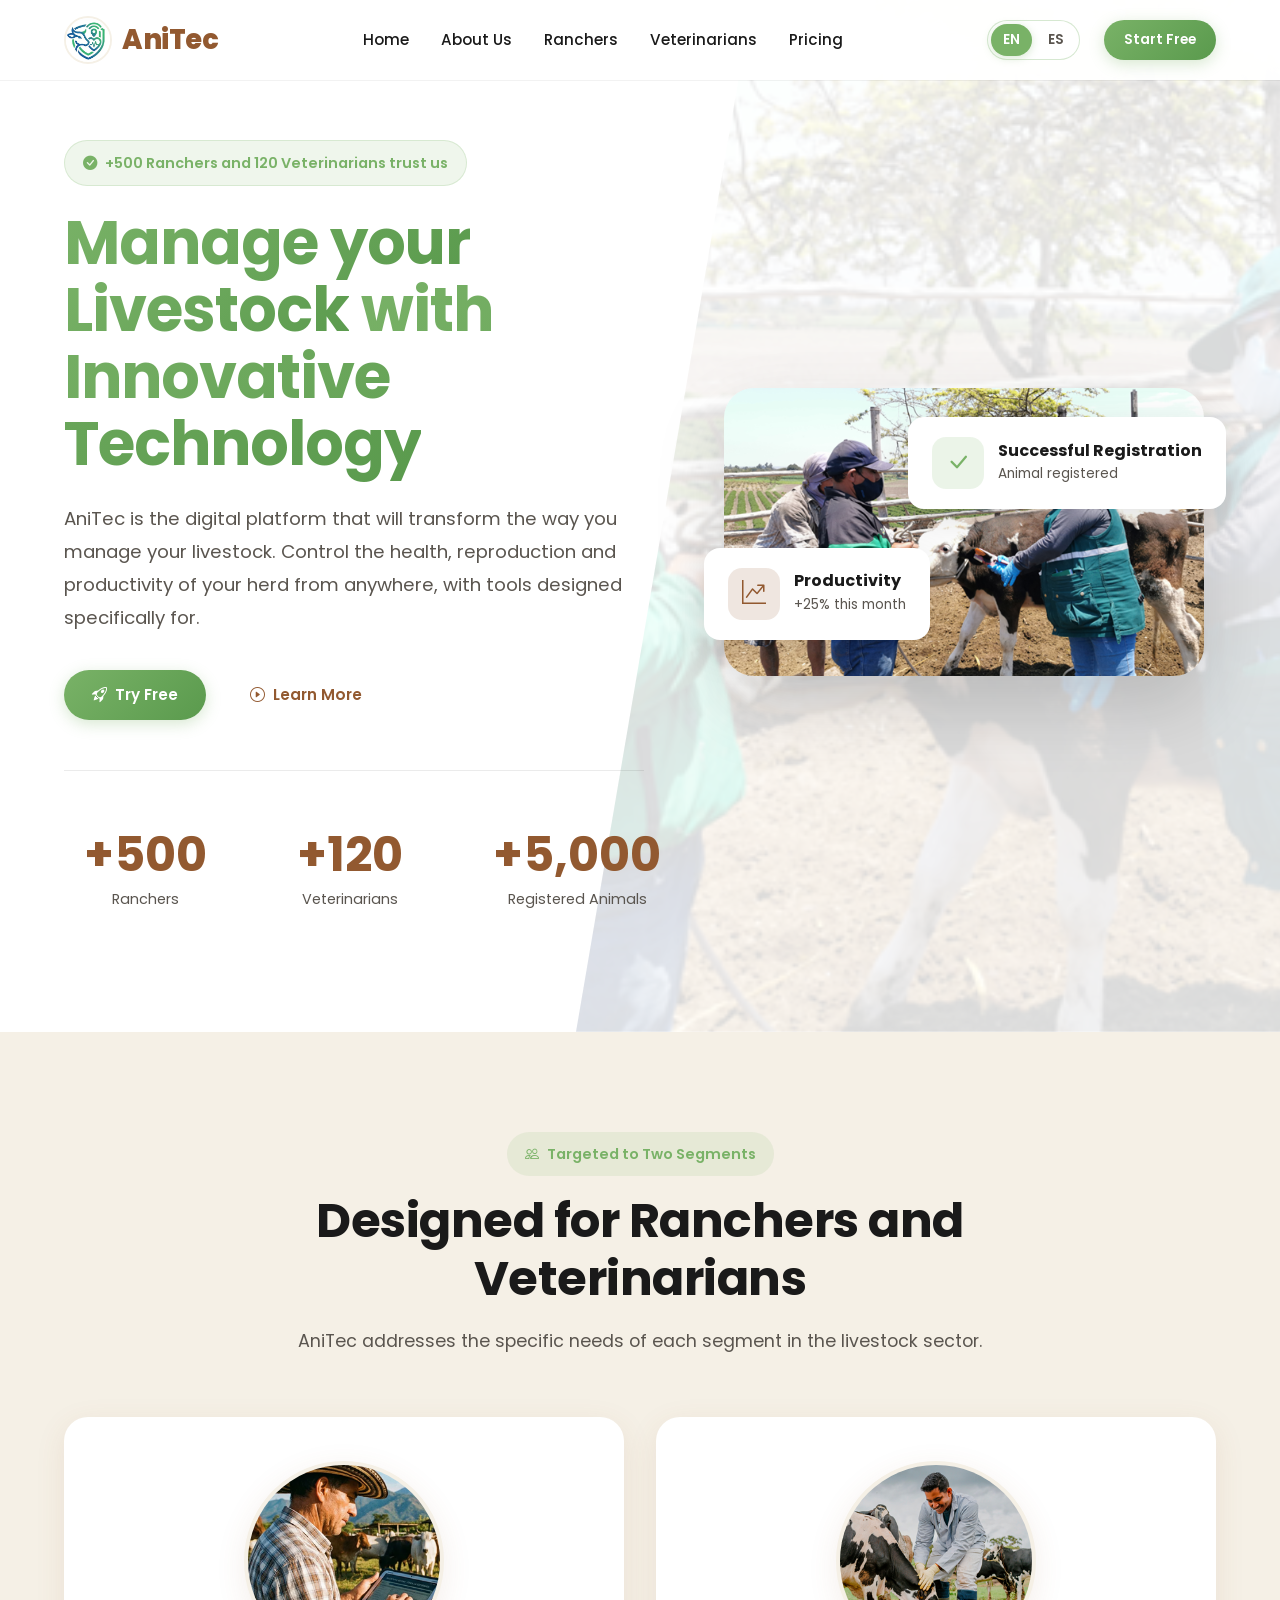
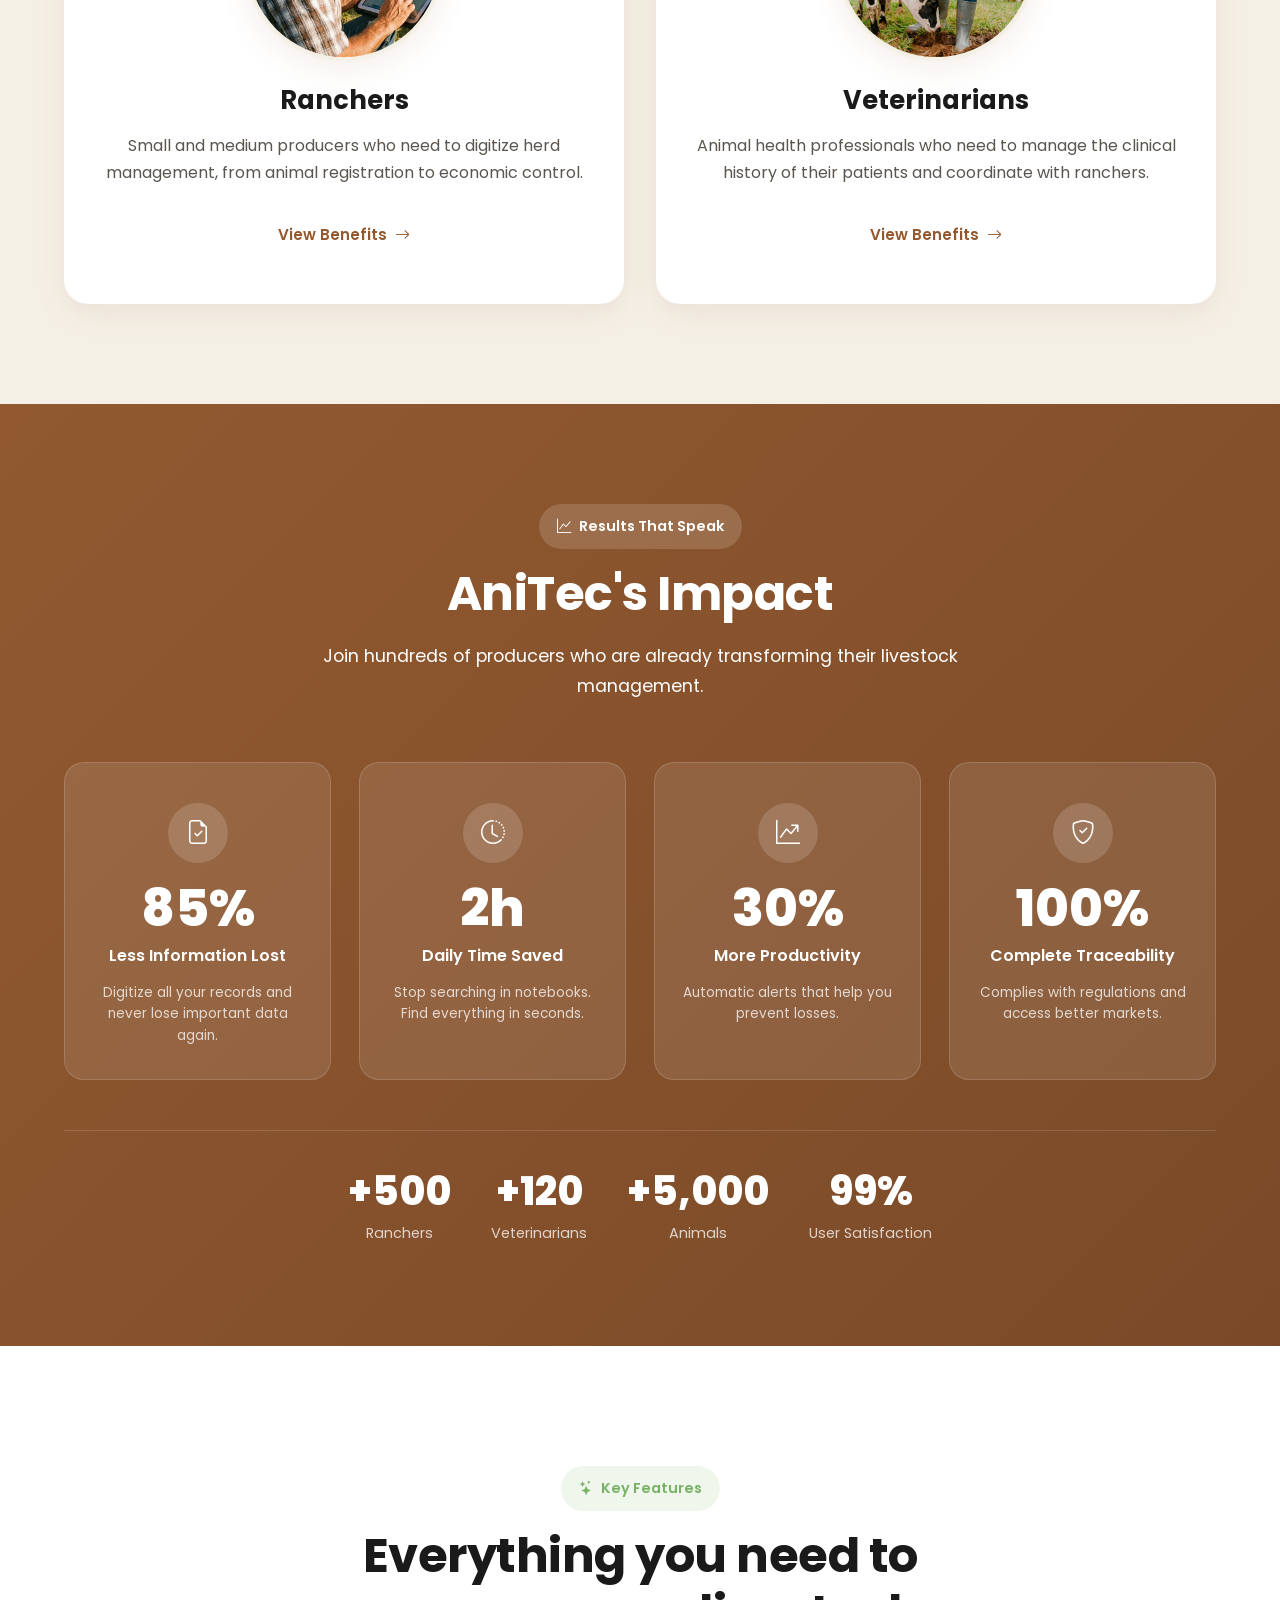
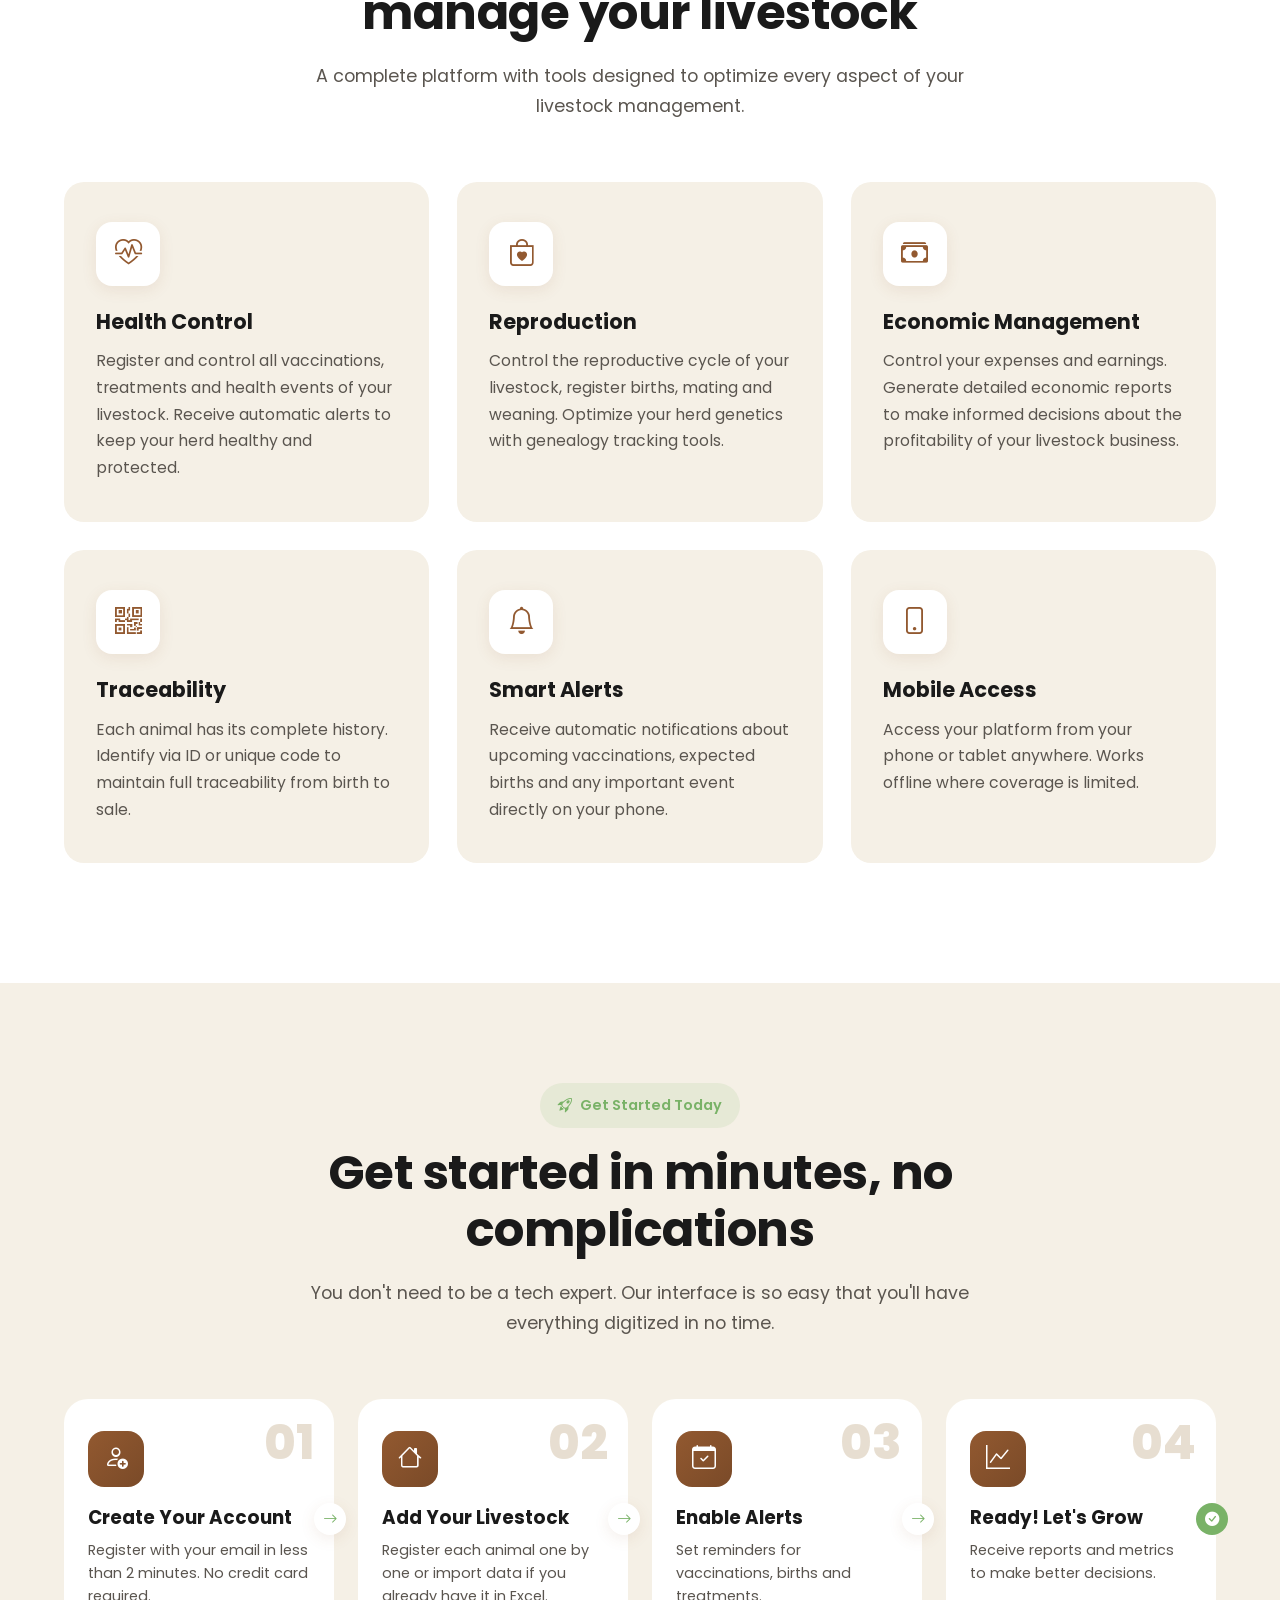
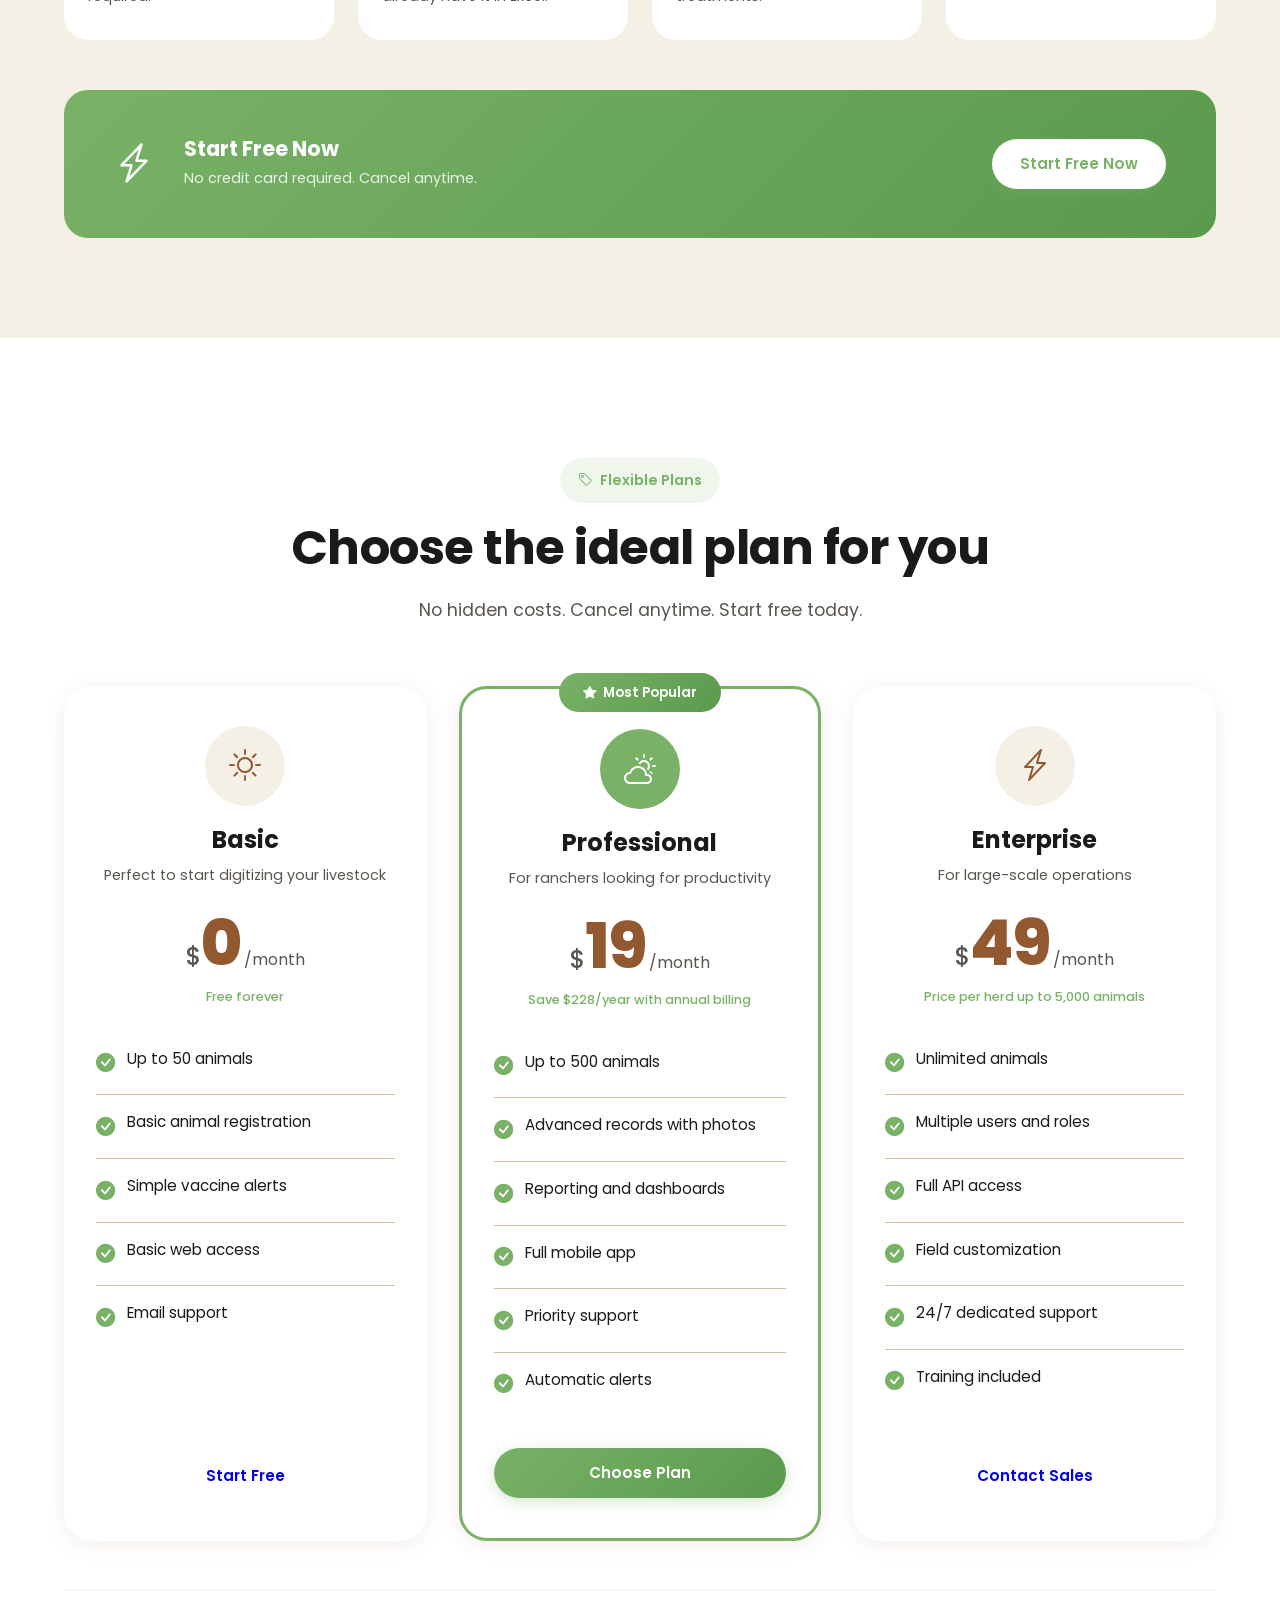
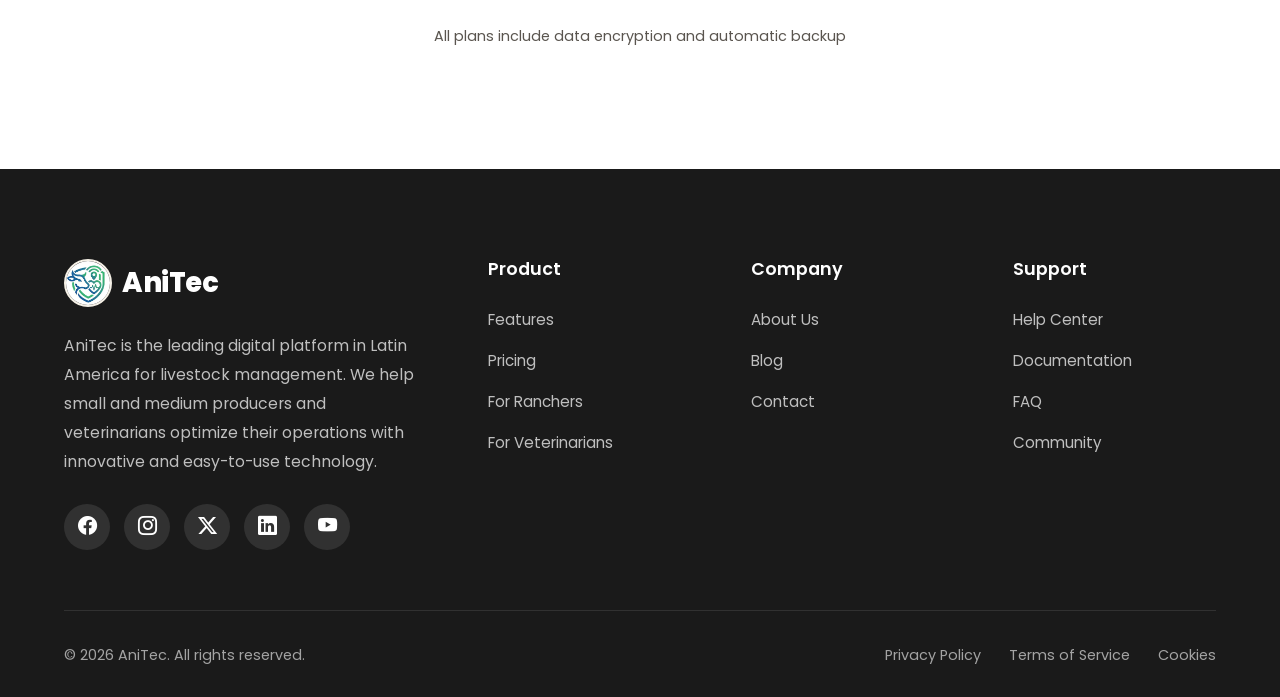
==== commit c1beba68: "feat: add i18n translations and navigation links" ====
--- a/index.html
+++ b/index.html
@@ -1,5 +1,5 @@
 <!doctype html>
-<html lang="en">
+<html lang="en" data-page="home">
   <head>
     <meta charset="UTF-8" />
     <meta name="viewport" content="width=device-width, initial-scale=1.0" />
@@ -58,14 +58,18 @@
           <span class="logo-text">AniTec</span>
         </a>
         <ul class="nav-menu">
-          <li><a href="index.html" class="active">Home</a></li>
-          <li><a href="nosotros.html">About Us</a></li>
-          <li><a href="ganaderos.html">Ranchers</a></li>
-          <li><a href="veterinarios.html">Veterinarians</a></li>
-          <li><a href="#pricing">Pricing</a></li>
+          <li><a href="index.html" class="active" data-i18n="nav.home">Home</a></li>
+          <li><a href="nosotros.html" data-i18n="nav.about">About Us</a></li>
+          <li><a href="ganaderos.html" data-i18n="nav.ranchers">Ranchers</a></li>
+          <li><a href="veterinarios.html" data-i18n="nav.veterinarians">Veterinarians</a></li>
+          <li><a href="#pricing" data-i18n="nav.pricing">Pricing</a></li>
         </ul>
         <div class="nav-actions">
-          <a href="#pricing" class="btn btn-success btn-sm">Start Free</a>
+          <div class="lang-switcher">
+            <button class="lang-btn" id="lang-en" onclick="setLanguage('en')">EN</button>
+            <button class="lang-btn" id="lang-es" onclick="setLanguage('es')">ES</button>
+          </div>
+          <a href="#pricing" class="btn btn-success btn-sm" data-i18n="nav.startFree">Start Free</a>
           <button class="mobile-menu-btn">
             <i class="bi bi-list"></i>
           </button>
@@ -82,21 +86,25 @@
             font-size: 1.2rem;
             color: var(--primary-brown);
           "
-          >Menu</span
+          data-i18n="nav.menu">Menu</span
         >
         <button class="mobile-menu-close">
           <i class="bi bi-x-lg"></i>
         </button>
       </div>
       <ul class="mobile-menu-links">
-        <li><a href="index.html">Home</a></li>
-        <li><a href="nosotros.html">About Us</a></li>
-        <li><a href="ganaderos.html">Ranchers</a></li>
-        <li><a href="veterinarios.html">Veterinarians</a></li>
-        <li><a href="#pricing">Pricing</a></li>
+        <li><a href="index.html" data-i18n="nav.home">Home</a></li>
+        <li><a href="nosotros.html" data-i18n="nav.about">About Us</a></li>
+        <li><a href="ganaderos.html" data-i18n="nav.ranchers">Ranchers</a></li>
+        <li><a href="veterinarios.html" data-i18n="nav.veterinarians">Veterinarians</a></li>
+        <li><a href="#pricing" data-i18n="nav.pricing">Pricing</a></li>
       </ul>
       <div class="mobile-menu-cta">
-        <a href="#pricing" class="btn btn-success">Start Free</a>
+        <a href="#pricing" class="btn btn-success" data-i18n="nav.startFree">Start Free</a>
+      </div>
+      <div class="mobile-lang-switcher">
+        <button class="lang-btn" id="mobile-lang-en" onclick="setLanguage('en')">EN</button>
+        <button class="lang-btn" id="mobile-lang-es" onclick="setLanguage('es')">ES</button>
       </div>
     </div>
 
@@ -106,12 +114,12 @@
           <div class="hero-text">
             <div class="hero-badge">
               <i class="bi bi-check-circle-fill"></i>
-              +500 Ranchers and 120 Veterinarians trust us
+              <span data-i18n="hero.badge">+500 Ranchers and 120 Veterinarians trust us</span>
             </div>
             <h1 class="hero-title">
-              Manage your <span>Livestock</span> with Innovative Technology
+              <span data-i18n="hero.title1">Manage your </span><span data-i18n="hero.title2" class="highlight">Livestock</span><span data-i18n="hero.title3"> with Innovative Technology</span>
             </h1>
-            <p class="hero-description">
+            <p class="hero-description" data-i18n="hero.description">
               AniTec is the digital platform that will transform the way you
               manage your livestock. Control the health, reproduction and
               productivity of your herd from anywhere, with tools designed
@@ -121,25 +129,25 @@
             <div class="hero-buttons">
               <a href="#pricing" class="btn btn-success">
                 <i class="bi bi-rocket-takeoff"></i>
-                Try Free
+                <span data-i18n="hero.tryFree">Try Free</span>
               </a>
               <a href="#features" class="btn btn-secondary">
                 <i class="bi bi-play-circle"></i>
-                Learn More
+                <span data-i18n="hero.learnMore">Learn More</span>
               </a>
             </div>
             <div class="hero-stats">
               <div class="stat-item">
                 <div class="stat-number">+500</div>
-                <div class="stat-label">Ranchers</div>
+                <div class="stat-label" data-i18n="hero.stat1">Ranchers</div>
               </div>
               <div class="stat-item">
                 <div class="stat-number">+120</div>
-                <div class="stat-label">Veterinarians</div>
+                <div class="stat-label" data-i18n="hero.stat2">Veterinarians</div>
               </div>
               <div class="stat-item">
                 <div class="stat-number">+5,000</div>
-                <div class="stat-label">Registered Animals</div>
+                <div class="stat-label" data-i18n="hero.stat3">Registered Animals</div>
               </div>
             </div>
           </div>
@@ -154,8 +162,8 @@
                 <i class="bi bi-check-lg"></i>
               </div>
               <div class="floating-text">
-                <h4>Successful Registration</h4>
-                <p>Animal registered</p>
+                <h4 data-i18n="hero.statsAd1" >Successful Registration</h4>
+                <p data-i18n="hero.statsAd2" >Animal registered</p>
               </div>
             </div>
             <div class="hero-floating-card hero-floating-card-2">
@@ -163,8 +171,8 @@
                 <i class="bi bi-graph-up-arrow"></i>
               </div>
               <div class="floating-text">
-                <h4>Productivity</h4>
-                <p>+25% this month</p>
+                <h4 data-i18n="hero.statsAd3" >Productivity</h4>
+                <p data-i18n="hero.statsAd4" >+25% this month</p>
               </div>
             </div>
           </div>
@@ -177,10 +185,10 @@
         <div class="section-header">
           <span class="section-subtitle">
             <i class="bi bi-people"></i>
-            Targeted to Two Segments
+            <span data-i18n="segments.subtitle">Targeted to Two Segments</span>
           </span>
-          <h2 class="section-title">Designed for Ranchers and Veterinarians</h2>
-          <p class="section-description">
+          <h2 class="section-title" data-i18n="segments.title">Designed for Ranchers and Veterinarians</h2>
+          <p class="section-description" data-i18n="segments.description">
             AniTec addresses the specific needs of each segment in the livestock
             sector.
           </p>
@@ -190,13 +198,13 @@
             <div class="segmento-imagen">
               <img src="assets/images/home/rancher.png" alt="Rancher" />
             </div>
-            <h3 class="segmento-title">Ranchers</h3>
-            <p class="segmento-description">
+            <h3 class="segmento-title" data-i18n="segments.ranchersTitle">Ranchers</h3>
+            <p class="segmento-description" data-i18n="segments.ranchersDesc">
               Small and medium producers who need to digitize herd management,
               from animal registration to economic control.
             </p>
             <a href="ganaderos.html" class="btn btn-secondary">
-              View Benefits <i class="bi bi-arrow-right"></i>
+              <span data-i18n="segments.viewBenefits">View Benefits</span> <i class="bi bi-arrow-right"></i>
             </a>
           </div>
           <div class="segmento-card">
@@ -206,13 +214,13 @@
                 alt="Veterinarian"
               />
             </div>
-            <h3 class="segmento-title">Veterinarians</h3>
-            <p class="segmento-description">
+            <h3 class="segmento-title" data-i18n="segments.vetsTitle">Veterinarians</h3>
+            <p class="segmento-description" data-i18n="segments.vetsDesc">
               Animal health professionals who need to manage the clinical
               history of their patients and coordinate with ranchers.
             </p>
             <a href="veterinarios.html" class="btn btn-secondary">
-              View Benefits <i class="bi bi-arrow-right"></i>
+              <span data-i18n="segments.viewBenefits">View Benefits</span> <i class="bi bi-arrow-right"></i>
             </a>
           </div>
         </div>
@@ -224,10 +232,10 @@
         <div class="section-header">
           <span class="section-subtitle">
             <i class="bi bi-graph-up"></i>
-            Results That Speak
+            <span data-i18n="metrics.subtitle">Results That Speak</span>
           </span>
-          <h2 class="section-title">AniTec's Impact</h2>
-          <p class="section-description">
+          <h2 class="section-title" data-i18n="metrics.title">AniTec's Impact</h2>
+          <p class="section-description" data-i18n="metrics.description">
             Join hundreds of producers who are already transforming their
             livestock management.
           </p>
@@ -238,8 +246,8 @@
               <i class="bi bi-file-earmark-check"></i>
             </div>
             <div class="metric-number">85%</div>
-            <div class="metric-label">Less Information Lost</div>
-            <p class="metric-description">
+            <div class="metric-label" data-i18n="metrics.label1">Less Information Lost</div>
+            <p class="metric-description" data-i18n="metrics.desc1">
               Digitize all your records and never lose important data again.
             </p>
           </div>
@@ -248,8 +256,8 @@
               <i class="bi bi-clock-history"></i>
             </div>
             <div class="metric-number">2h</div>
-            <div class="metric-label">Daily Time Saved</div>
-            <p class="metric-description">
+            <div class="metric-label" data-i18n="metrics.label2">Daily Time Saved</div>
+            <p class="metric-description" data-i18n="metrics.desc2">
               Stop searching in notebooks. Find everything in seconds.
             </p>
           </div>
@@ -258,8 +266,8 @@
               <i class="bi bi-graph-up-arrow"></i>
             </div>
             <div class="metric-number">30%</div>
-            <div class="metric-label">More Productivity</div>
-            <p class="metric-description">
+            <div class="metric-label" data-i18n="metrics.label3">More Productivity</div>
+            <p class="metric-description" data-i18n="metrics.desc3">
               Automatic alerts that help you prevent losses.
             </p>
           </div>
@@ -268,8 +276,8 @@
               <i class="bi bi-shield-check"></i>
             </div>
             <div class="metric-number">100%</div>
-            <div class="metric-label">Complete Traceability</div>
-            <p class="metric-description">
+            <div class="metric-label" data-i18n="metrics.label4">Complete Traceability</div>
+            <p class="metric-description" data-i18n="metrics.desc4">
               Complies with regulations and access better markets.
             </p>
           </div>
@@ -277,21 +285,21 @@
         <div class="metrics-footer">
           <div class="metrics-stat">
             <span class="metrics-stat-number">+500</span>
-            <span class="metrics-stat-label">Ranchers<br />trust AniTec</span>
+            <span class="metrics-stat-label" data-i18n="metrics.stat1">Ranchers<br />trust AniTec</span>
           </div>
           <div class="metrics-stat">
             <span class="metrics-stat-number">+120</span>
-            <span class="metrics-stat-label"
+            <span class="metrics-stat-label" data-i18n="metrics.stat2"
               >Veterinarians<br />use the platform</span
             >
           </div>
           <div class="metrics-stat">
             <span class="metrics-stat-number">+5,000</span>
-            <span class="metrics-stat-label">Animals<br />registered</span>
+            <span class="metrics-stat-label" data-i18n="metrics.stat3">Animals<br />registered</span>
           </div>
           <div class="metrics-stat">
             <span class="metrics-stat-number">99%</span>
-            <span class="metrics-stat-label">User Satisfaction</span>
+            <span class="metrics-stat-label" data-i18n="metrics.stat4">User Satisfaction</span>
           </div>
         </div>
       </div>
@@ -302,12 +310,12 @@
         <div class="section-header">
           <span class="section-subtitle">
             <i class="bi bi-stars"></i>
-            Key Features
+            <span data-i18n="features.subtitle">Key Features</span>
           </span>
-          <h2 class="section-title">
+          <h2 class="section-title" data-i18n="features.title">
             Everything you need to manage your livestock
           </h2>
-          <p class="section-description">
+          <p class="section-description" data-i18n="features.description">
             A complete platform with tools designed to optimize every aspect of
             your livestock management.
           </p>
@@ -317,8 +325,8 @@
             <div class="feature-icon">
               <i class="bi bi-heart-pulse"></i>
             </div>
-            <h3 class="feature-title">Health Control</h3>
-            <p class="feature-description">
+            <h3 class="feature-title" data-i18n="features.healthTitle">Health Control</h3>
+            <p class="feature-description" data-i18n="features.healthDesc">
               Register and control all vaccinations, treatments and health
               events of your livestock. Receive automatic alerts to keep your
               herd healthy and protected.
@@ -328,8 +336,8 @@
             <div class="feature-icon">
               <i class="bi bi-bag-heart"></i>
             </div>
-            <h3 class="feature-title">Reproduction</h3>
-            <p class="feature-description">
+            <h3 class="feature-title" data-i18n="features.reproTitle">Reproduction</h3>
+            <p class="feature-description" data-i18n="features.reproDesc">
               Control the reproductive cycle of your livestock, register births,
               mating and weaning. Optimize your herd genetics with genealogy
               tracking tools.
@@ -339,8 +347,8 @@
             <div class="feature-icon">
               <i class="bi bi-cash-stack"></i>
             </div>
-            <h3 class="feature-title">Economic Management</h3>
-            <p class="feature-description">
+            <h3 class="feature-title" data-i18n="features.economicTitle">Economic Management</h3>
+            <p class="feature-description" data-i18n="features.economicDesc">
               Control your expenses and earnings. Generate detailed economic
               reports to make informed decisions about the profitability of your
               livestock business.
@@ -350,8 +358,8 @@
             <div class="feature-icon">
               <i class="bi bi-qr-code"></i>
             </div>
-            <h3 class="feature-title">Traceability</h3>
-            <p class="feature-description">
+            <h3 class="feature-title" data-i18n="features.traceTitle">Traceability</h3>
+            <p class="feature-description" data-i18n="features.traceDesc">
               Each animal has its complete history. Identify via QR or unique
               code to maintain full traceability from birth to sale.
             </p>
@@ -360,8 +368,8 @@
             <div class="feature-icon">
               <i class="bi bi-bell"></i>
             </div>
-            <h3 class="feature-title">Smart Alerts</h3>
-            <p class="feature-description">
+            <h3 class="feature-title" data-i18n="features.alertsTitle">Smart Alerts</h3>
+            <p class="feature-description" data-i18n="features.alertsDesc">
               Receive automatic notifications about upcoming vaccinations,
               expected births and any important event directly on your phone.
             </p>
@@ -370,8 +378,8 @@
             <div class="feature-icon">
               <i class="bi bi-phone"></i>
             </div>
-            <h3 class="feature-title">Mobile Access</h3>
-            <p class="feature-description">
+            <h3 class="feature-title" data-i18n="features.mobileTitle">Mobile Access</h3>
+            <p class="feature-description" data-i18n="features.mobileDesc">
               Access your platform from your phone or tablet anywhere. Works
               offline where coverage is limited.
             </p>
@@ -385,12 +393,12 @@
         <div class="section-header">
           <span class="section-subtitle">
             <i class="bi bi-rocket-takeoff"></i>
-            Get Started Today
+            <span data-i18n="howItWorks.subtitle">Get Started Today</span>
           </span>
-          <h2 class="section-title">
+          <h2 class="section-title" data-i18n="howItWorks.title">
             Get started in minutes, no complications
           </h2>
-          <p class="section-description">
+          <p class="section-description" data-i18n="howItWorks.description">
             You don't need to be a tech expert. Our interface is so easy that
             you'll have everything digitized in no time.
           </p>
@@ -402,8 +410,8 @@
               <div class="paso-icon">
                 <i class="bi bi-person-add"></i>
               </div>
-              <h3 class="paso-title">Create Your Account</h3>
-              <p class="paso-description">
+              <h3 class="paso-title" data-i18n="howItWorks.step1Title">Create Your Account</h3>
+              <p class="paso-description" data-i18n="howItWorks.step1Desc">
                 Register with your email in less than 2 minutes. No credit card
                 required.
               </p>
@@ -418,8 +426,8 @@
               <div class="paso-icon">
                 <i class="bi bi-house"></i>
               </div>
-              <h3 class="paso-title">Add Your Livestock</h3>
-              <p class="paso-description">
+              <h3 class="paso-title" data-i18n="howItWorks.step2Title">Add Your Livestock</h3>
+              <p class="paso-description" data-i18n="howItWorks.step2Desc">
                 Register each animal one by one or import data if you already
                 have it in Excel.
               </p>
@@ -434,8 +442,8 @@
               <div class="paso-icon">
                 <i class="bi bi-calendar-check"></i>
               </div>
-              <h3 class="paso-title">Enable Alerts</h3>
-              <p class="paso-description">
+              <h3 class="paso-title" data-i18n="howItWorks.step3Title">Enable Alerts</h3>
+              <p class="paso-description" data-i18n="howItWorks.step3Desc">
                 Set reminders for vaccinations, births and treatments.
               </p>
             </div>
@@ -449,8 +457,8 @@
               <div class="paso-icon">
                 <i class="bi bi-graph-up"></i>
               </div>
-              <h3 class="paso-title">Ready! Let's Grow</h3>
-              <p class="paso-description">
+              <h3 class="paso-title" data-i18n="howItWorks.step4Title">Ready! Let's Grow</h3>
+              <p class="paso-description" data-i18n="howItWorks.step4Desc">
                 Receive reports and metrics to make better decisions.
               </p>
             </div>
@@ -463,10 +471,10 @@
           <div class="how-it-works-cta-content">
             <i class="bi bi-lightning-charge"></i>
             <div>
-              <h4>Start Free Now</h4>
-              <p>No credit card required. Cancel anytime.</p>
-            </div>
-            <a href="#pricing" class="btn btn-success">Create Free Account</a>
+              <h4 data-i18n="howItWorks.ctaTitle">Start Free Now</h4>
+              <p data-i18n="howItWorks.ctaDesc">No credit card required. Cancel anytime.</p>
+            </div>
+            <a href="#pricing" class="btn btn-success" data-i18n="howItWorks.ctaTitle">Create Free Account</a>
           </div>
         </div>
       </div>
@@ -477,10 +485,10 @@
         <div class="section-header">
           <span class="section-subtitle">
             <i class="bi bi-tag"></i>
-            Flexible Plans
+            <span data-i18n="pricing.subtitle">Flexible Plans</span>
           </span>
-          <h2 class="section-title">Choose the ideal plan for you</h2>
-          <p class="section-description">
+          <h2 class="section-title" data-i18n="pricing.title">Choose the ideal plan for you</h2>
+          <p class="section-description" data-i18n="pricing.description">
             No hidden costs. Cancel anytime. Start free today.
           </p>
         </div>
@@ -490,138 +498,138 @@
               <div class="pricing-icon">
                 <i class="bi bi-sun"></i>
               </div>
-              <h3 class="pricing-title">Basic</h3>
-              <p class="pricing-description">
+              <h3 class="pricing-title" data-i18n="pricing.basic">Basic</h3>
+              <p class="pricing-description" data-i18n="pricing.basicDesc">
                 Perfect to start digitizing your livestock
               </p>
             </div>
             <div class="pricing-price">
               <span class="currency">$</span>
               <span class="amount">0</span>
-              <span class="period">/month</span>
-            </div>
-            <span class="pricing-price-note">Free forever</span>
+              <span class="period" data-i18n="pricing.period">/month</span>
+            </div>
+            <span class="pricing-price-note" data-i18n="pricing.freeForever">Free forever</span>
             <ul class="pricing-features">
               <li>
                 <i class="bi bi-check-circle-fill"></i>
-                <span>Up to <strong>50 animals</strong></span>
-              </li>
-              <li>
-                <i class="bi bi-check-circle-fill"></i>
-                <span>Basic animal registration</span>
-              </li>
-              <li>
-                <i class="bi bi-check-circle-fill"></i>
-                <span>Simple vaccine alerts</span>
-              </li>
-              <li>
-                <i class="bi bi-check-circle-fill"></i>
-                <span>Basic web access</span>
-              </li>
-              <li>
-                <i class="bi bi-check-circle-fill"></i>
-                <span>Email support</span>
+                <span data-i18n="pricing.upTo50">Up to <strong>50 animals</strong></span>
+              </li>
+              <li>
+                <i class="bi bi-check-circle-fill"></i>
+                <span data-i18n="pricing.basicReg">Basic animal registration</span>
+              </li>
+              <li>
+                <i class="bi bi-check-circle-fill"></i>
+                <span data-i18n="pricing.simpleAlerts">Simple vaccine alerts</span>
+              </li>
+              <li>
+                <i class="bi bi-check-circle-fill"></i>
+                <span data-i18n="pricing.basicWeb">Basic web access</span>
+              </li>
+              <li>
+                <i class="bi bi-check-circle-fill"></i>
+                <span data-i18n="pricing.emailSupport">Email support</span>
               </li>
             </ul>
-            <a href="#" class="btn btn-outline pricing-btn">Start Free</a>
+            <a href="#" class="btn btn-outline pricing-btn" data-i18n="pricing.startFree">Start Free</a>
           </div>
           <div class="pricing-card featured">
             <div class="pricing-badge">
               <i class="bi bi-star-fill"></i>
-              Most Popular
+              <span data-i18n="pricing.mostPopular">Most Popular</span>
             </div>
             <div class="pricing-header">
               <div class="pricing-icon">
                 <i class="bi bi-cloud-sun"></i>
               </div>
-              <h3 class="pricing-title">Professional</h3>
-              <p class="pricing-description">
+              <h3 class="pricing-title" data-i18n="pricing.professional">Professional</h3>
+              <p class="pricing-description" data-i18n="pricing.profDesc">
                 For ranchers looking for productivity
               </p>
             </div>
             <div class="pricing-price">
               <span class="currency">$</span>
               <span class="amount">19</span>
-              <span class="period">/month</span>
-            </div>
-            <span class="pricing-price-note"
+              <span class="period" data-i18n="pricing.period">/month</span>
+            </div>
+            <span class="pricing-price-note" data-i18n="pricing.save"
               >Save $228/year with annual billing</span
             >
             <ul class="pricing-features">
               <li>
                 <i class="bi bi-check-circle-fill"></i>
-                <span>Up to <strong>500 animals</strong></span>
-              </li>
-              <li>
-                <i class="bi bi-check-circle-fill"></i>
-                <span>Advanced records with photos</span>
-              </li>
-              <li>
-                <i class="bi bi-check-circle-fill"></i>
-                <span>Reporting and dashboards</span>
-              </li>
-              <li>
-                <i class="bi bi-check-circle-fill"></i>
-                <span>Full mobile app</span>
-              </li>
-              <li>
-                <i class="bi bi-check-circle-fill"></i>
-                <span>Priority support</span>
-              </li>
-              <li>
-                <i class="bi bi-check-circle-fill"></i>
-                <span>Automatic alerts</span>
+                <span data-i18n="pricing.upTo500">Up to <strong>500 animals</strong></span>
+              </li>
+              <li>
+                <i class="bi bi-check-circle-fill"></i>
+                <span data-i18n="pricing.advancedReg">Advanced records with photos</span>
+              </li>
+              <li>
+                <i class="bi bi-check-circle-fill"></i>
+                <span data-i18n="pricing.reports">Reporting and dashboards</span>
+              </li>
+              <li>
+                <i class="bi bi-check-circle-fill"></i>
+                <span data-i18n="pricing.fullMobile">Full mobile app</span>
+              </li>
+              <li>
+                <i class="bi bi-check-circle-fill"></i>
+                <span data-i18n="pricing.prioritySupport">Priority support</span>
+              </li>
+              <li>
+                <i class="bi bi-check-circle-fill"></i>
+                <span data-i18n="pricing.autoAlerts">Automatic alerts</span>
               </li>
             </ul>
-            <a href="#" class="btn btn-success pricing-btn">Choose Plan</a>
+            <a href="#" class="btn btn-success pricing-btn" data-i18n="pricing.choosePlan">Choose Plan</a>
           </div>
           <div class="pricing-card">
             <div class="pricing-header">
               <div class="pricing-icon">
                 <i class="bi bi-lightning-charge"></i>
               </div>
-              <h3 class="pricing-title">Enterprise</h3>
-              <p class="pricing-description">For large-scale operations</p>
+              <h3 class="pricing-title" data-i18n="pricing.enterprise">Enterprise</h3>
+              <p class="pricing-description" data-i18n="pricing.entDesc">For large-scale operations</p>
             </div>
             <div class="pricing-price">
               <span class="currency">$</span>
               <span class="amount">49</span>
-              <span class="period">/month</span>
-            </div>
-            <span class="pricing-price-note"
+              <span class="period" data-i18n="pricing.period">/month</span>
+            </div>
+            <span class="pricing-price-note" data-i18n="pricing.perHerd"
               >Price per herd up to 5,000 animals</span
             >
             <ul class="pricing-features">
               <li>
                 <i class="bi bi-check-circle-fill"></i>
-                <span><strong>Unlimited animals</strong></span>
-              </li>
-              <li>
-                <i class="bi bi-check-circle-fill"></i>
-                <span>Multiple users and roles</span>
-              </li>
-              <li>
-                <i class="bi bi-check-circle-fill"></i>
-                <span>Full API access</span>
-              </li>
-              <li>
-                <i class="bi bi-check-circle-fill"></i>
-                <span>Field customization</span>
-              </li>
-              <li>
-                <i class="bi bi-check-circle-fill"></i>
-                <span>24/7 dedicated support</span>
-              </li>
-              <li>
-                <i class="bi bi-check-circle-fill"></i>
-                <span>Training included</span>
+                <span data-i18n="pricing.unlimited"><strong>Unlimited animals</strong></span>
+              </li>
+              <li>
+                <i class="bi bi-check-circle-fill"></i>
+                <span data-i18n="pricing.multiUser">Multiple users and roles</span>
+              </li>
+              <li>
+                <i class="bi bi-check-circle-fill"></i>
+                <span data-i18n="pricing.apiAccess">Full API access</span>
+              </li>
+              <li>
+                <i class="bi bi-check-circle-fill"></i>
+                <span data-i18n="pricing.customization">Field customization</span>
+              </li>
+              <li>
+                <i class="bi bi-check-circle-fill"></i>
+                <span data-i18n="pricing.support24_7">24/7 dedicated support</span>
+              </li>
+              <li>
+                <i class="bi bi-check-circle-fill"></i>
+                <span data-i18n="pricing.training">Training included</span>
               </li>
             </ul>
-            <a href="#" class="btn btn-outline pricing-btn">Contact Sales</a>
+            <a href="#" class="btn btn-outline pricing-btn" data-i18n="pricing.contactSales">Contact Sales</a>
           </div>
         </div>
         <div class="pricing-footer">
-          <p>
+          <p data-i18n="pricing.encryption">
             <i class="bi bi-shield-check"></i>
             All plans include data encryption and automatic backup
           </p>
@@ -637,7 +645,7 @@
               <img src="assets/images/logo.png" alt="AniTec Logo" />
               <span class="logo-text">AniTec</span>
             </a>
-            <p class="footer-description">
+            <p class="footer-description" data-i18n="footer.desc">
               AniTec is the leading digital platform in Latin America for
               livestock management. We help small and medium producers and
               veterinarians optimize their operations with innovative and
@@ -652,43 +660,44 @@
             </div>
           </div>
           <div class="footer-column">
-            <h4 class="footer-title">Product</h4>
+            <h4 class="footer-title" data-i18n="footer.product">Product</h4>
             <ul class="footer-links">
-              <li><a href="#features">Features</a></li>
-              <li><a href="#pricing">Pricing</a></li>
-              <li><a href="ganaderos.html">For Ranchers</a></li>
-              <li><a href="veterinarios.html">For Veterinarians</a></li>
+              <li><a href="#features" data-i18n="footer.features">Features</a></li>
+              <li><a href="#pricing" data-i18n="footer.pricing">Pricing</a></li>
+              <li><a href="ganaderos.html" data-i18n="footer.forRanchers">For Ranchers</a></li>
+              <li><a href="veterinarios.html" data-i18n="footer.forVets">For Veterinarians</a></li>
             </ul>
           </div>
           <div class="footer-column">
-            <h4 class="footer-title">Company</h4>
+            <h4 class="footer-title" data-i18n="footer.company">Company</h4>
             <ul class="footer-links">
-              <li><a href="nosotros.html">About Us</a></li>
-              <li><a href="#">Blog</a></li>
-              <li><a href="#contact">Contact</a></li>
+              <li><a href="nosotros.html" data-i18n="footer.about">About Us</a></li>
+              <li><a href="#" data-i18n="footer.blog">Blog</a></li>
+              <li><a href="#contact" data-i18n="footer.contact">Contact</a></li>
             </ul>
           </div>
           <div class="footer-column">
-            <h4 class="footer-title">Support</h4>
+            <h4 class="footer-title" data-i18n="footer.support">Support</h4>
             <ul class="footer-links">
-              <li><a href="#">Help Center</a></li>
-              <li><a href="#">Documentation</a></li>
-              <li><a href="#">FAQ</a></li>
-              <li><a href="#">Community</a></li>
+              <li><a href="#" data-i18n="footer.helpCenter">Help Center</a></li>
+              <li><a href="#" data-i18n="footer.documentation">Documentation</a></li>
+              <li><a href="#" data-i18n="footer.faq">FAQ</a></li>
+              <li><a href="#" data-i18n="footer.community">Community</a></li>
             </ul>
           </div>
         </div>
         <div class="footer-bottom">
-          <p class="footer-copyright">© 2026 AniTec. All rights reserved.</p>
+          <p class="footer-copyright" data-i18n="footer.copyright">© 2026 AniTec. All rights reserved.</p>
           <div class="footer-legal">
-            <a href="#">Privacy Policy</a>
-            <a href="#">Terms of Service</a>
-            <a href="#">Cookies</a>
+            <a href="#" data-i18n="footer.privacy">Privacy Policy</a>
+            <a href="#" data-i18n="footer.terms">Terms of Service</a>
+            <a href="#" data-i18n="footer.cookies">Cookies</a>
           </div>
         </div>
       </div>
     </footer>
 
+    <script src="i18n.js"></script>
     <script src="script.js"></script>
   </body>
 </html>
--- a/styles.css
+++ b/styles.css
@@ -3463,3 +3463,70 @@
     display: none;
   }
 }
+
+/* Language Switcher */
+.lang-switcher {
+  display: flex;
+  align-items: center;
+  gap: 4px;
+  margin-right: 12px;
+  background: rgba(255, 255, 255, 0.9);
+  border-radius: 20px;
+  padding: 3px;
+  border: 1px solid rgba(121, 178, 103, 0.3);
+}
+
+.lang-btn {
+  background: transparent;
+  border: none;
+  padding: 6px 12px;
+  border-radius: 16px;
+  font-size: 0.85rem;
+  font-weight: 600;
+  cursor: pointer;
+  transition: all 0.3s ease;
+  color: var(--text-light);
+  font-family: 'Poppins', sans-serif;
+}
+
+.lang-btn:hover {
+  background: rgba(121, 178, 103, 0.1);
+  color: var(--primary-green);
+}
+
+.lang-btn.active {
+  background: var(--primary-green);
+  color: white;
+  box-shadow: 0 2px 8px rgba(121, 178, 103, 0.3);
+}
+
+.nav-actions {
+  display: flex;
+  align-items: center;
+  gap: 12px;
+}
+
+/* Mobile language switcher */
+.mobile-lang-switcher {
+  display: none;
+  padding: 16px;
+  justify-content: center;
+  gap: 8px;
+  border-top: 1px solid rgba(0,0,0,0.1);
+  margin-top: 12px;
+}
+
+.mobile-lang-switcher .lang-btn {
+  padding: 8px 20px;
+  font-size: 0.9rem;
+}
+
+@media (max-width: 768px) {
+  .lang-switcher {
+    display: none;
+  }
+  
+  .mobile-lang-switcher {
+    display: flex;
+  }
+}
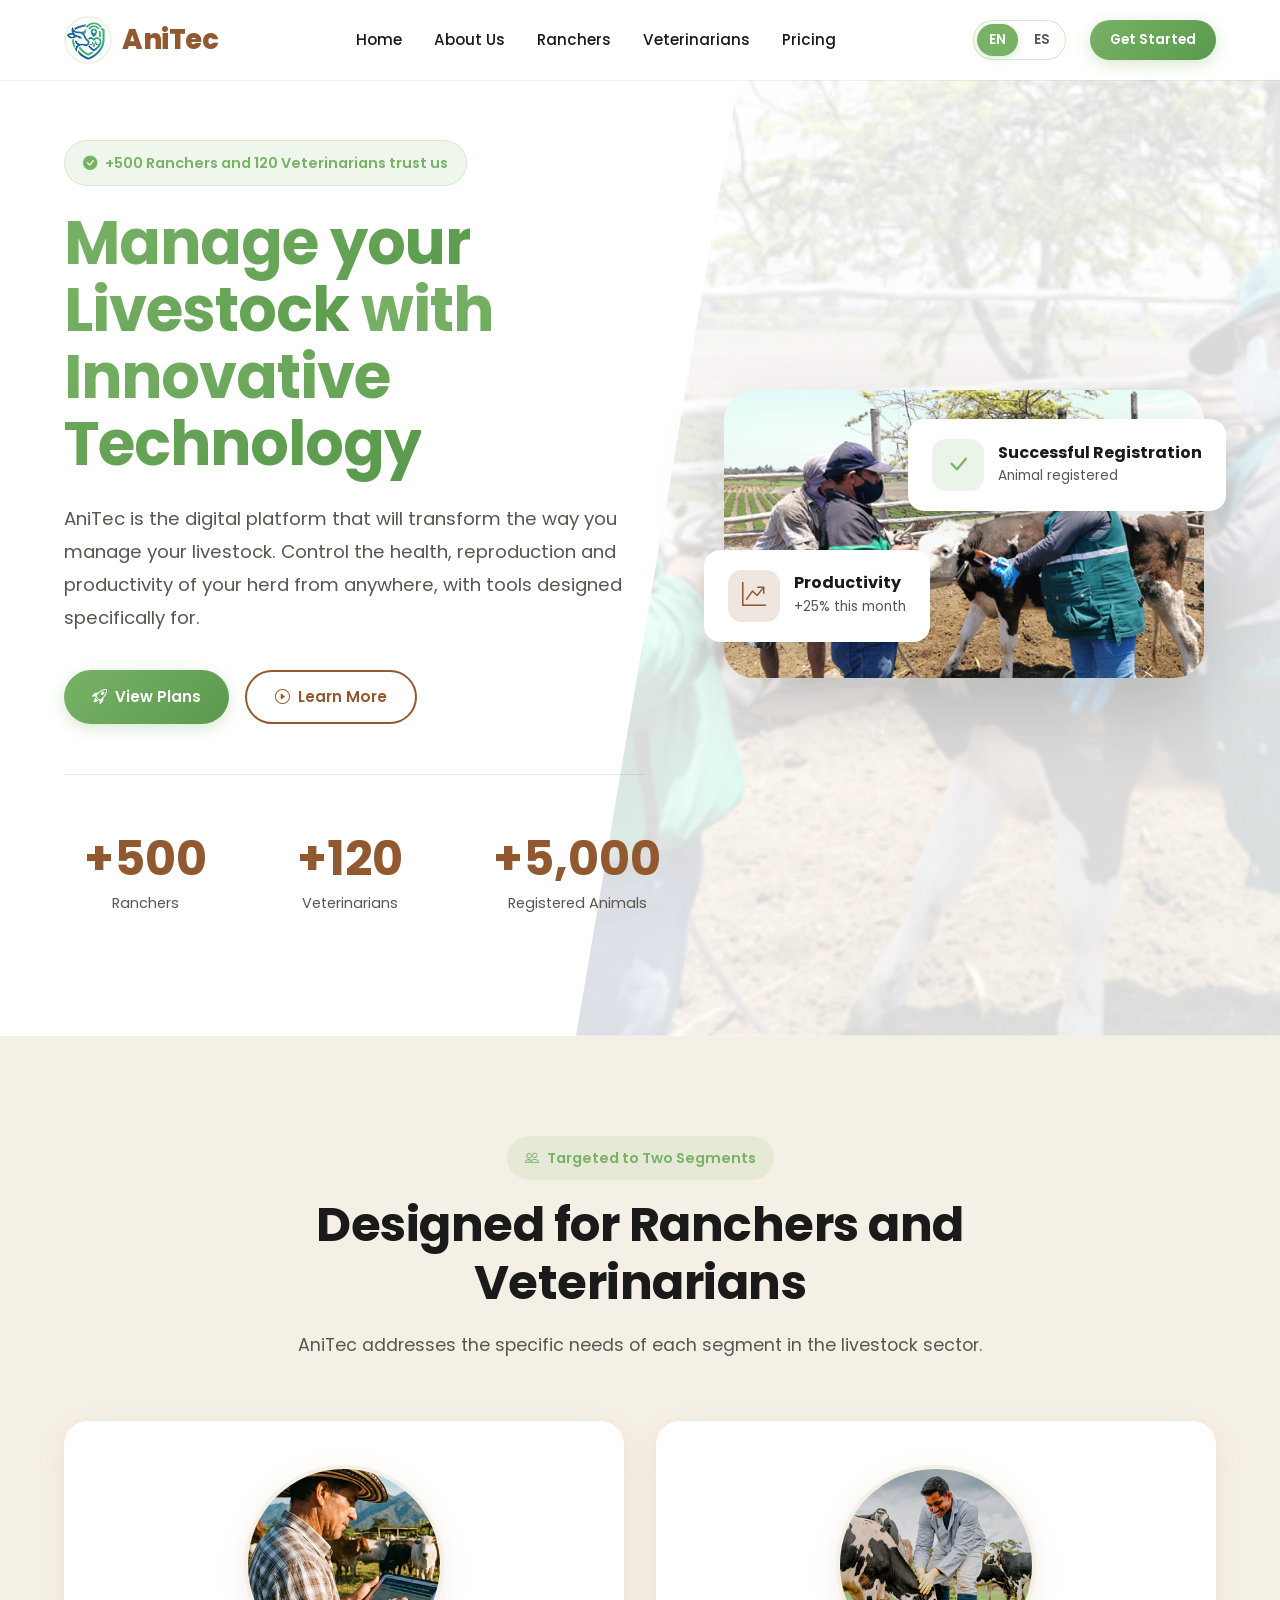
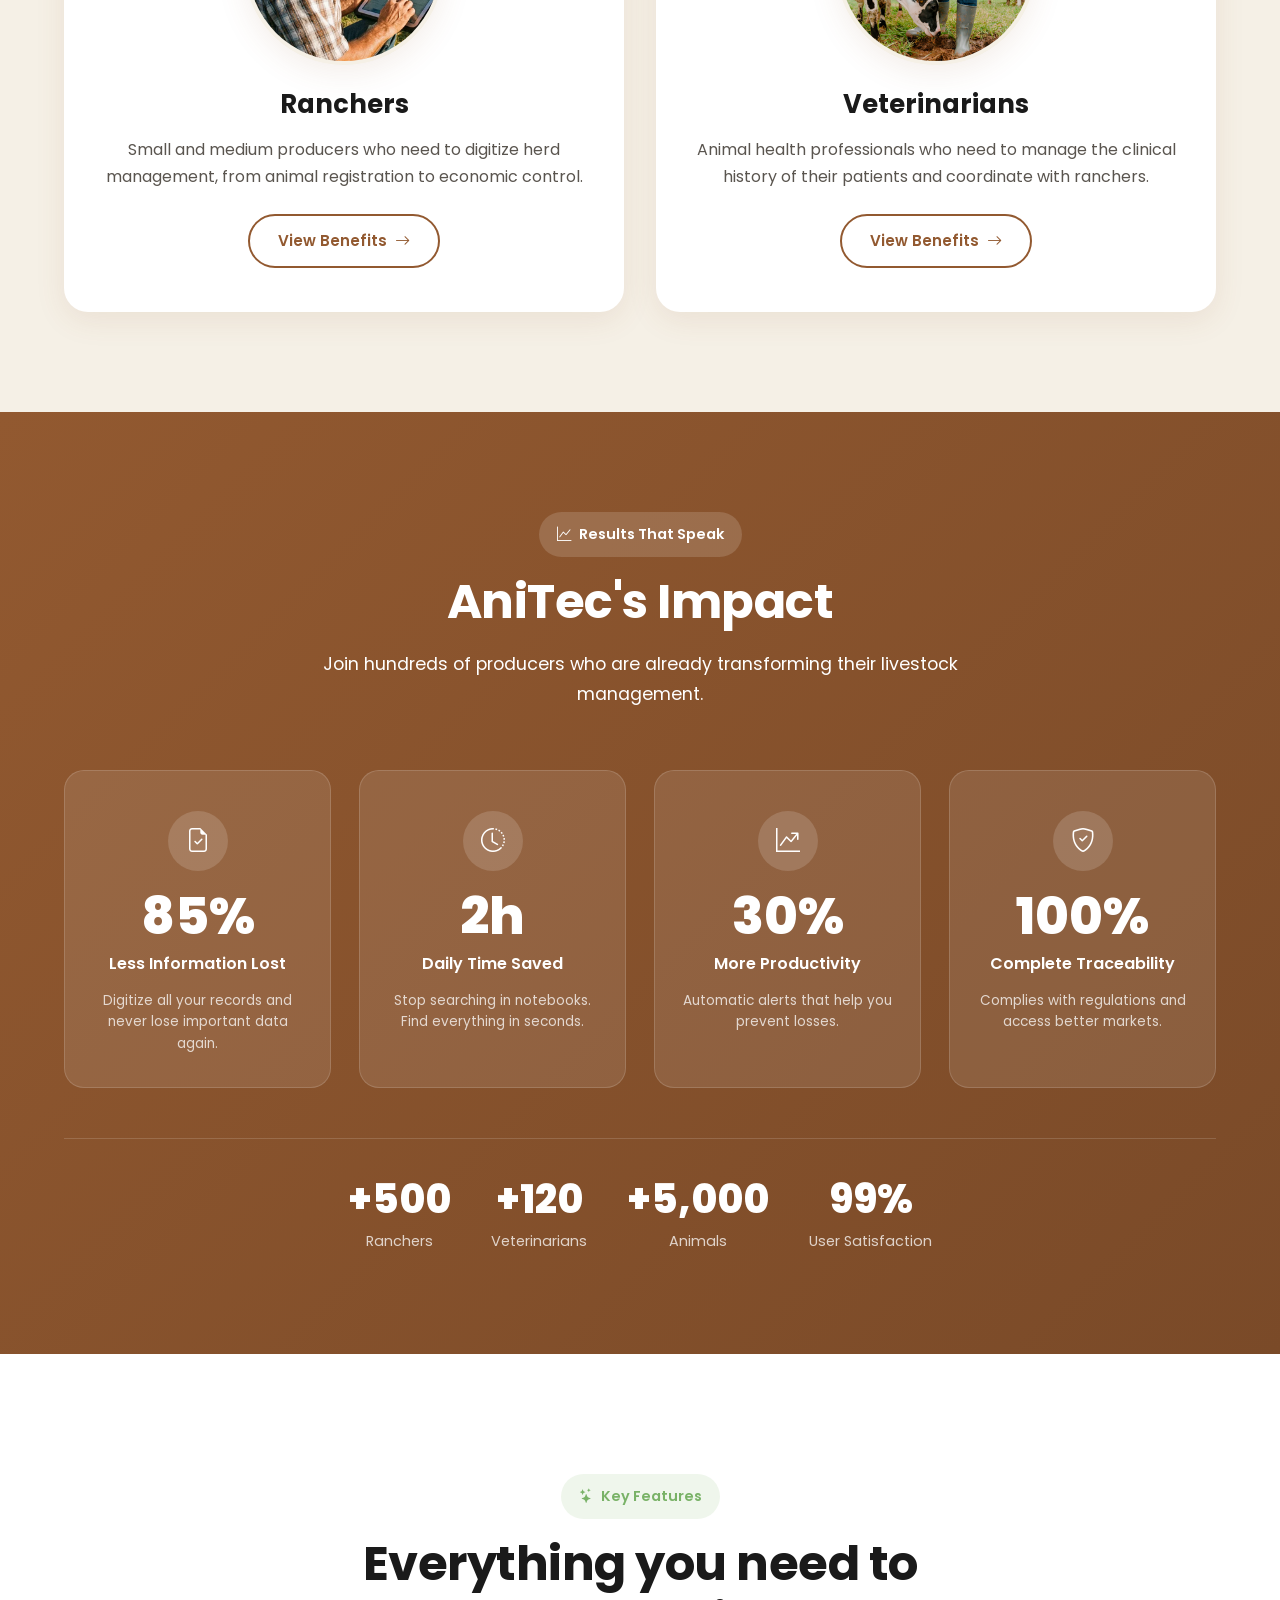
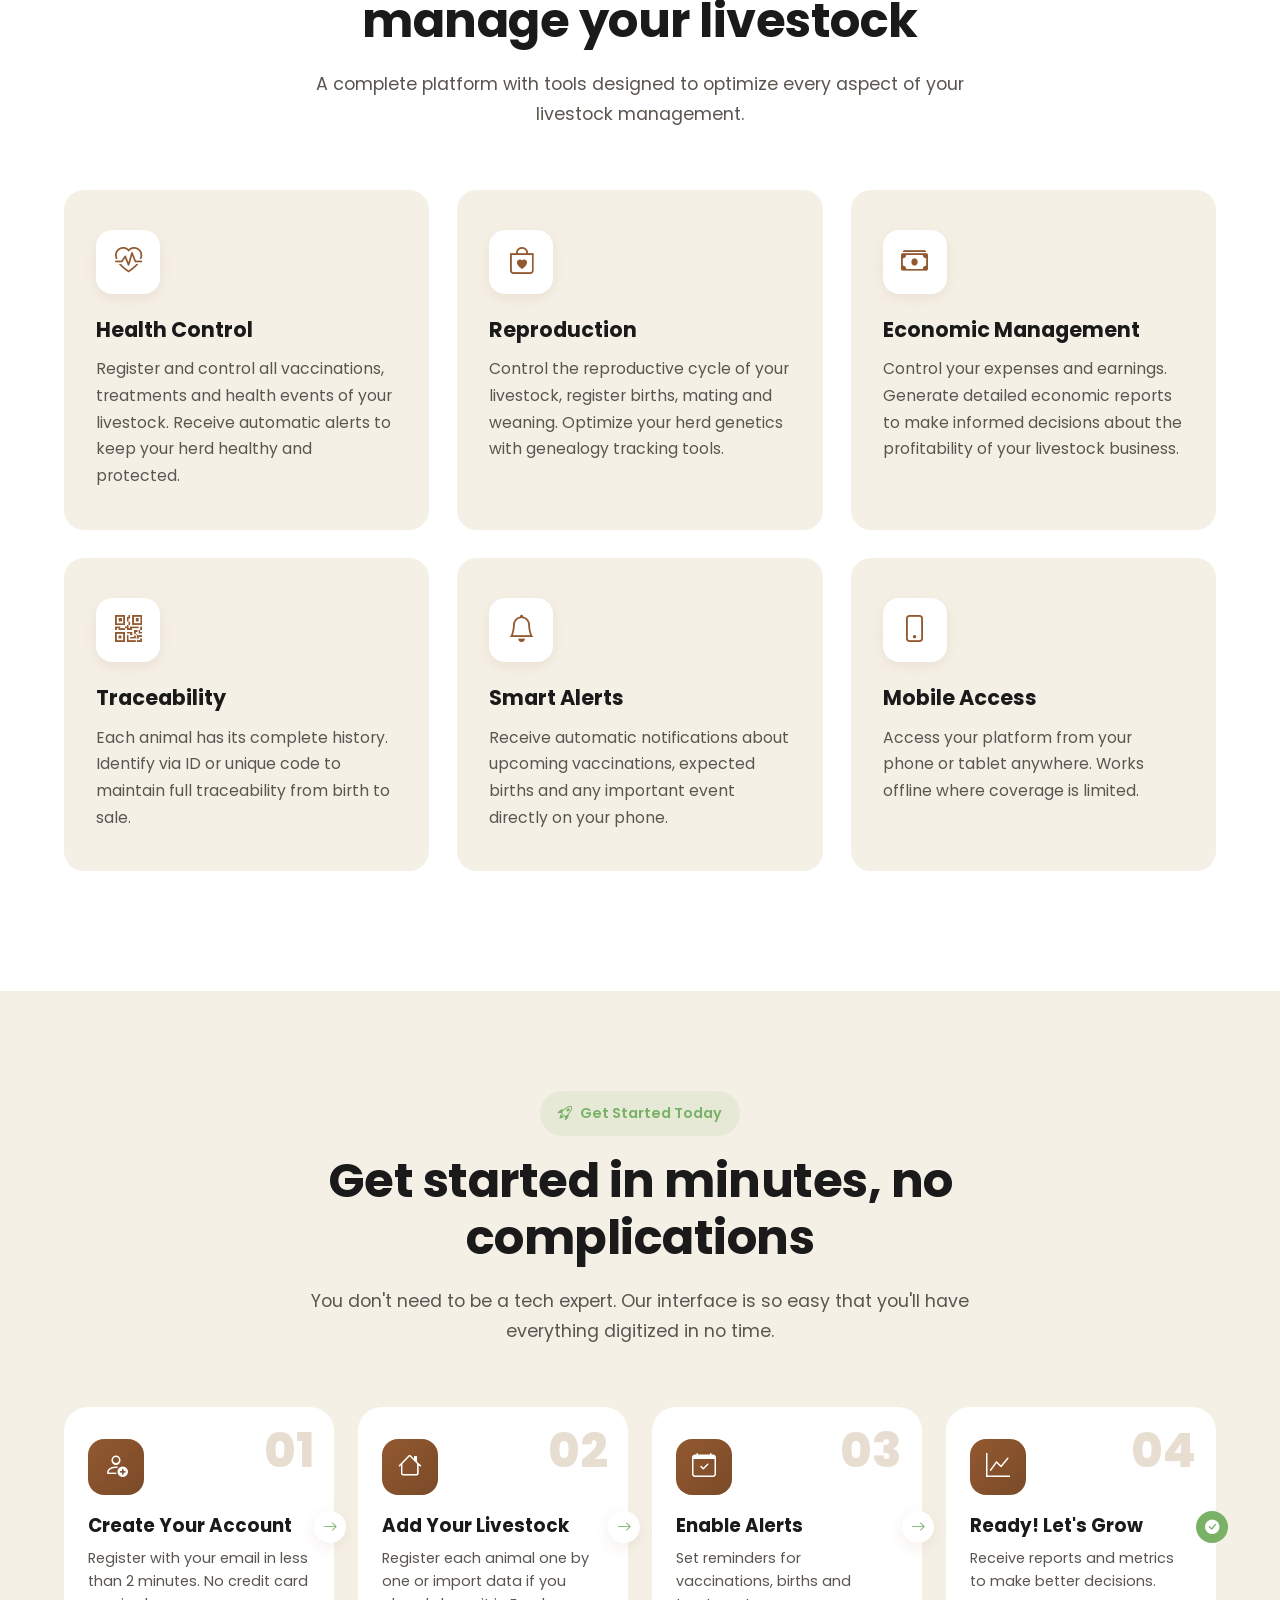
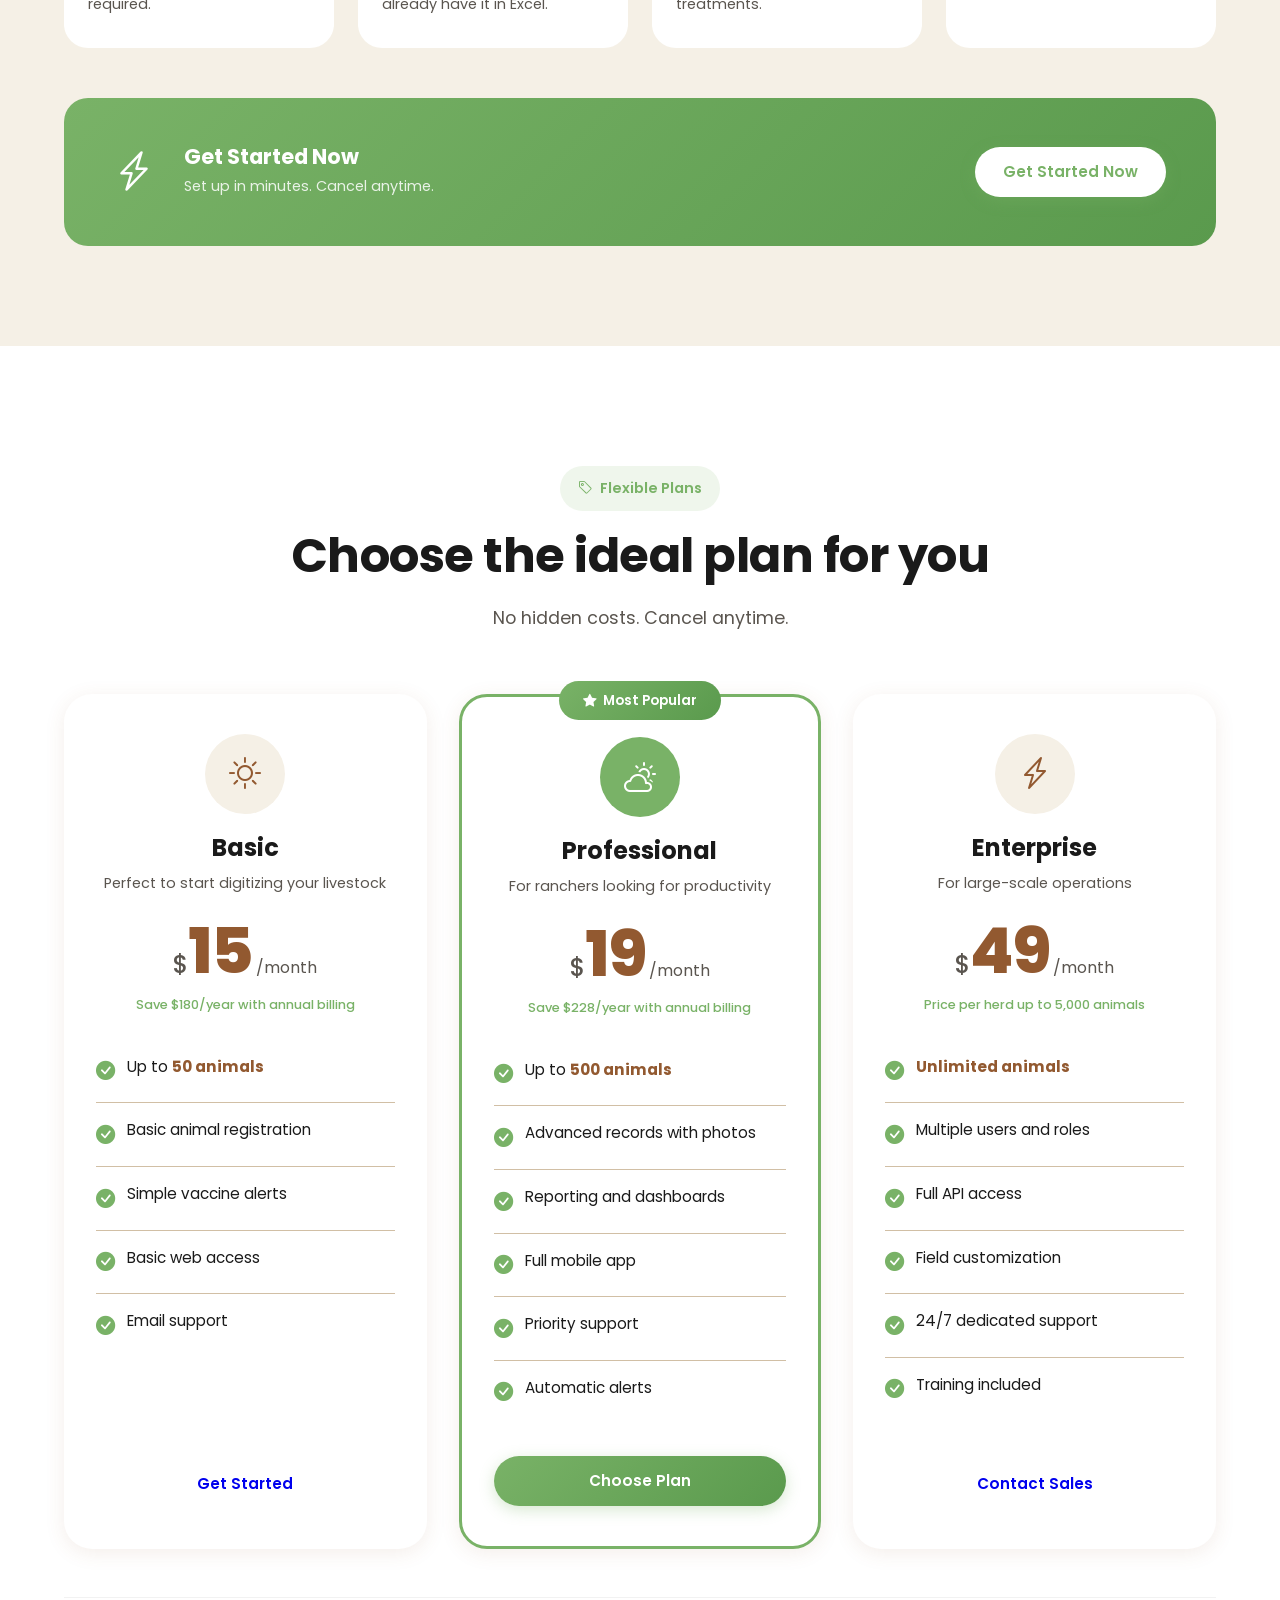
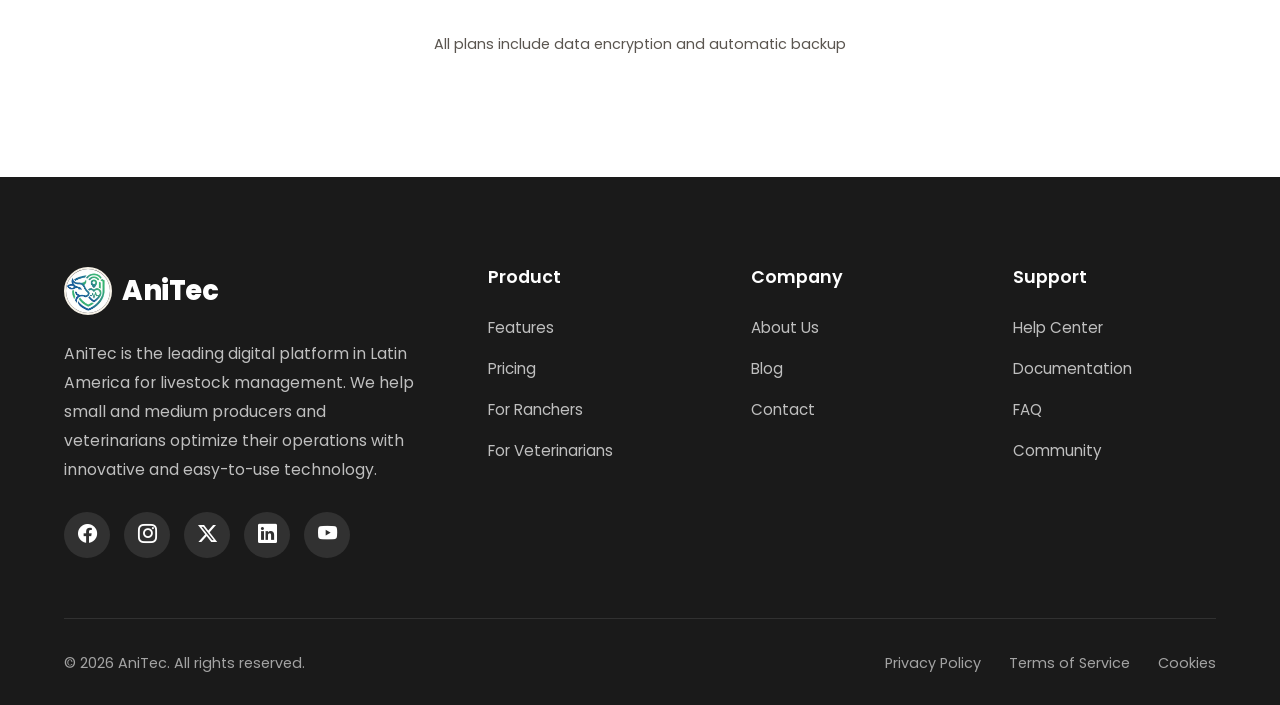
==== commit 99cf3daa: "SafeStep landing initialization!" ====
--- a/index.html
+++ b/index.html
@@ -59,9 +59,9 @@
         </a>
         <ul class="nav-menu">
           <li><a href="index.html" class="active" data-i18n="nav.home">Home</a></li>
-          <li><a href="nosotros.html" data-i18n="nav.about">About Us</a></li>
-          <li><a href="ganaderos.html" data-i18n="nav.ranchers">Ranchers</a></li>
-          <li><a href="veterinarios.html" data-i18n="nav.veterinarians">Veterinarians</a></li>
+          <li><a href="about.html" data-i18n="nav.about">About Us</a></li>
+          <li><a href="ranchers.html" data-i18n="nav.ranchers">Ranchers</a></li>
+          <li><a href="veterinarians.html" data-i18n="nav.veterinarians">Veterinarians</a></li>
           <li><a href="#pricing" data-i18n="nav.pricing">Pricing</a></li>
         </ul>
         <div class="nav-actions">
@@ -69,7 +69,7 @@
             <button class="lang-btn" id="lang-en" onclick="setLanguage('en')">EN</button>
             <button class="lang-btn" id="lang-es" onclick="setLanguage('es')">ES</button>
           </div>
-          <a href="#pricing" class="btn btn-success btn-sm" data-i18n="nav.startFree">Start Free</a>
+            <a href="https://anitec-12206.web.app/" target="_blank" rel="noreferrer" class="btn btn-success btn-sm" data-i18n="nav.startFree">Get Started</a>
           <button class="mobile-menu-btn">
             <i class="bi bi-list"></i>
           </button>
@@ -94,13 +94,13 @@
       </div>
       <ul class="mobile-menu-links">
         <li><a href="index.html" data-i18n="nav.home">Home</a></li>
-        <li><a href="nosotros.html" data-i18n="nav.about">About Us</a></li>
-        <li><a href="ganaderos.html" data-i18n="nav.ranchers">Ranchers</a></li>
-        <li><a href="veterinarios.html" data-i18n="nav.veterinarians">Veterinarians</a></li>
+        <li><a href="about.html" data-i18n="nav.about">About Us</a></li>
+        <li><a href="ranchers.html" data-i18n="nav.ranchers">Ranchers</a></li>
+        <li><a href="veterinarians.html" data-i18n="nav.veterinarians">Veterinarians</a></li>
         <li><a href="#pricing" data-i18n="nav.pricing">Pricing</a></li>
       </ul>
       <div class="mobile-menu-cta">
-        <a href="#pricing" class="btn btn-success" data-i18n="nav.startFree">Start Free</a>
+        <a href="#pricing" class="btn btn-success" data-i18n="nav.startFree">Get Started</a>
       </div>
       <div class="mobile-lang-switcher">
         <button class="lang-btn" id="mobile-lang-en" onclick="setLanguage('en')">EN</button>
@@ -127,9 +127,9 @@
               <strong>veterinarians</strong>.
             </p>
             <div class="hero-buttons">
-              <a href="#pricing" class="btn btn-success">
+              <a href="https://anitec-12206.web.app/" target="_blank" rel="noreferrer" class="btn btn-success">
                 <i class="bi bi-rocket-takeoff"></i>
-                <span data-i18n="hero.tryFree">Try Free</span>
+                <span data-i18n="hero.tryFree">View Plans</span>
               </a>
               <a href="#features" class="btn btn-secondary">
                 <i class="bi bi-play-circle"></i>
@@ -180,7 +180,7 @@
       </div>
     </section>
 
-    <section class="segmentos" id="segmentos">
+    <section class="segments" id="segments">
       <div class="container">
         <div class="section-header">
           <span class="section-subtitle">
@@ -193,33 +193,33 @@
             sector.
           </p>
         </div>
-        <div class="segmentos-grid">
-          <div class="segmento-card">
-            <div class="segmento-imagen">
+        <div class="segments-grid">
+          <div class="segment-card">
+            <div class="segment-image">
               <img src="assets/images/home/rancher.png" alt="Rancher" />
             </div>
-            <h3 class="segmento-title" data-i18n="segments.ranchersTitle">Ranchers</h3>
-            <p class="segmento-description" data-i18n="segments.ranchersDesc">
+            <h3 class="segment-title" data-i18n="segments.ranchersTitle">Ranchers</h3>
+            <p class="segment-description" data-i18n="segments.ranchersDesc">
               Small and medium producers who need to digitize herd management,
               from animal registration to economic control.
             </p>
-            <a href="ganaderos.html" class="btn btn-secondary">
+            <a href="ranchers.html" class="btn btn-secondary">
               <span data-i18n="segments.viewBenefits">View Benefits</span> <i class="bi bi-arrow-right"></i>
             </a>
           </div>
-          <div class="segmento-card">
-            <div class="segmento-imagen">
+          <div class="segment-card">
+            <div class="segment-image">
               <img
                 src="assets/images/home/veterinarian.png"
                 alt="Veterinarian"
               />
             </div>
-            <h3 class="segmento-title" data-i18n="segments.vetsTitle">Veterinarians</h3>
-            <p class="segmento-description" data-i18n="segments.vetsDesc">
+            <h3 class="segment-title" data-i18n="segments.vetsTitle">Veterinarians</h3>
+            <p class="segment-description" data-i18n="segments.vetsDesc">
               Animal health professionals who need to manage the clinical
               history of their patients and coordinate with ranchers.
             </p>
-            <a href="veterinarios.html" class="btn btn-secondary">
+            <a href="veterinarians.html" class="btn btn-secondary">
               <span data-i18n="segments.viewBenefits">View Benefits</span> <i class="bi bi-arrow-right"></i>
             </a>
           </div>
@@ -403,66 +403,66 @@
             you'll have everything digitized in no time.
           </p>
         </div>
-        <div class="pasos-grid">
-          <div class="paso-card">
-            <div class="paso-numero">01</div>
-            <div class="paso-content">
-              <div class="paso-icon">
+        <div class="steps-grid">
+          <div class="step-card">
+            <div class="step-number">01</div>
+            <div class="step-content">
+              <div class="step-icon">
                 <i class="bi bi-person-add"></i>
               </div>
-              <h3 class="paso-title" data-i18n="howItWorks.step1Title">Create Your Account</h3>
-              <p class="paso-description" data-i18n="howItWorks.step1Desc">
+              <h3 class="step-title" data-i18n="howItWorks.step1Title">Create Your Account</h3>
+              <p class="step-description" data-i18n="howItWorks.step1Desc">
                 Register with your email in less than 2 minutes. No credit card
                 required.
               </p>
             </div>
-            <div class="paso-arrow">
+            <div class="step-arrow">
               <i class="bi bi-arrow-right"></i>
             </div>
           </div>
-          <div class="paso-card">
-            <div class="paso-numero">02</div>
-            <div class="paso-content">
-              <div class="paso-icon">
+          <div class="step-card">
+            <div class="step-number">02</div>
+            <div class="step-content">
+              <div class="step-icon">
                 <i class="bi bi-house"></i>
               </div>
-              <h3 class="paso-title" data-i18n="howItWorks.step2Title">Add Your Livestock</h3>
-              <p class="paso-description" data-i18n="howItWorks.step2Desc">
+              <h3 class="step-title" data-i18n="howItWorks.step2Title">Add Your Livestock</h3>
+              <p class="step-description" data-i18n="howItWorks.step2Desc">
                 Register each animal one by one or import data if you already
                 have it in Excel.
               </p>
             </div>
-            <div class="paso-arrow">
+            <div class="step-arrow">
               <i class="bi bi-arrow-right"></i>
             </div>
           </div>
-          <div class="paso-card">
-            <div class="paso-numero">03</div>
-            <div class="paso-content">
-              <div class="paso-icon">
+          <div class="step-card">
+            <div class="step-number">03</div>
+            <div class="step-content">
+              <div class="step-icon">
                 <i class="bi bi-calendar-check"></i>
               </div>
-              <h3 class="paso-title" data-i18n="howItWorks.step3Title">Enable Alerts</h3>
-              <p class="paso-description" data-i18n="howItWorks.step3Desc">
+              <h3 class="step-title" data-i18n="howItWorks.step3Title">Enable Alerts</h3>
+              <p class="step-description" data-i18n="howItWorks.step3Desc">
                 Set reminders for vaccinations, births and treatments.
               </p>
             </div>
-            <div class="paso-arrow">
+            <div class="step-arrow">
               <i class="bi bi-arrow-right"></i>
             </div>
           </div>
-          <div class="paso-card">
-            <div class="paso-numero">04</div>
-            <div class="paso-content">
-              <div class="paso-icon">
+          <div class="step-card">
+            <div class="step-number">04</div>
+            <div class="step-content">
+              <div class="step-icon">
                 <i class="bi bi-graph-up"></i>
               </div>
-              <h3 class="paso-title" data-i18n="howItWorks.step4Title">Ready! Let's Grow</h3>
-              <p class="paso-description" data-i18n="howItWorks.step4Desc">
+              <h3 class="step-title" data-i18n="howItWorks.step4Title">Ready! Let's Grow</h3>
+              <p class="step-description" data-i18n="howItWorks.step4Desc">
                 Receive reports and metrics to make better decisions.
               </p>
             </div>
-            <div class="paso-check">
+            <div class="step-check">
               <i class="bi bi-check-circle-fill"></i>
             </div>
           </div>
@@ -471,10 +471,10 @@
           <div class="how-it-works-cta-content">
             <i class="bi bi-lightning-charge"></i>
             <div>
-              <h4 data-i18n="howItWorks.ctaTitle">Start Free Now</h4>
-              <p data-i18n="howItWorks.ctaDesc">No credit card required. Cancel anytime.</p>
-            </div>
-            <a href="#pricing" class="btn btn-success" data-i18n="howItWorks.ctaTitle">Create Free Account</a>
+              <h4 data-i18n="howItWorks.ctaTitle">Get Started Now</h4>
+              <p data-i18n="howItWorks.ctaDesc">Set up in minutes. Cancel anytime.</p>
+            </div>
+            <a href="https://anitec-12206.web.app/" target="_blank" rel="noreferrer" class="btn btn-success" data-i18n="howItWorks.ctaTitle">Get Started Now</a>
           </div>
         </div>
       </div>
@@ -489,7 +489,7 @@
           </span>
           <h2 class="section-title" data-i18n="pricing.title">Choose the ideal plan for you</h2>
           <p class="section-description" data-i18n="pricing.description">
-            No hidden costs. Cancel anytime. Start free today.
+            No hidden costs. Cancel anytime.
           </p>
         </div>
         <div class="pricing-grid">
@@ -505,10 +505,10 @@
             </div>
             <div class="pricing-price">
               <span class="currency">$</span>
-              <span class="amount">0</span>
+              <span class="amount">15</span>
               <span class="period" data-i18n="pricing.period">/month</span>
             </div>
-            <span class="pricing-price-note" data-i18n="pricing.freeForever">Free forever</span>
+            <span class="pricing-price-note" data-i18n="pricing.freeForever">Save $180/year with annual billing</span>
             <ul class="pricing-features">
               <li>
                 <i class="bi bi-check-circle-fill"></i>
@@ -531,7 +531,7 @@
                 <span data-i18n="pricing.emailSupport">Email support</span>
               </li>
             </ul>
-            <a href="#" class="btn btn-outline pricing-btn" data-i18n="pricing.startFree">Start Free</a>
+            <a href="https://anitec-12206.web.app/" target="_blank" rel="noreferrer" class="btn btn-outline pricing-btn" data-i18n="pricing.startFree">Get Started</a>
           </div>
           <div class="pricing-card featured">
             <div class="pricing-badge">
@@ -581,7 +581,7 @@
                 <span data-i18n="pricing.autoAlerts">Automatic alerts</span>
               </li>
             </ul>
-            <a href="#" class="btn btn-success pricing-btn" data-i18n="pricing.choosePlan">Choose Plan</a>
+            <a href="https://anitec-12206.web.app/" target="_blank" rel="noreferrer" class="btn btn-success pricing-btn" data-i18n="pricing.choosePlan">Choose Plan</a>
           </div>
           <div class="pricing-card">
             <div class="pricing-header">
@@ -625,7 +625,7 @@
                 <span data-i18n="pricing.training">Training included</span>
               </li>
             </ul>
-            <a href="#" class="btn btn-outline pricing-btn" data-i18n="pricing.contactSales">Contact Sales</a>
+            <a href="https://anitec-12206.web.app/" target="_blank" rel="noreferrer" class="btn btn-outline pricing-btn" data-i18n="pricing.contactSales">Contact Sales</a>
           </div>
         </div>
         <div class="pricing-footer">
@@ -664,14 +664,14 @@
             <ul class="footer-links">
               <li><a href="#features" data-i18n="footer.features">Features</a></li>
               <li><a href="#pricing" data-i18n="footer.pricing">Pricing</a></li>
-              <li><a href="ganaderos.html" data-i18n="footer.forRanchers">For Ranchers</a></li>
-              <li><a href="veterinarios.html" data-i18n="footer.forVets">For Veterinarians</a></li>
+              <li><a href="ranchers.html" data-i18n="footer.forRanchers">For Ranchers</a></li>
+              <li><a href="veterinarians.html" data-i18n="footer.forVets">For Veterinarians</a></li>
             </ul>
           </div>
           <div class="footer-column">
             <h4 class="footer-title" data-i18n="footer.company">Company</h4>
             <ul class="footer-links">
-              <li><a href="nosotros.html" data-i18n="footer.about">About Us</a></li>
+              <li><a href="about.html" data-i18n="footer.about">About Us</a></li>
               <li><a href="#" data-i18n="footer.blog">Blog</a></li>
               <li><a href="#contact" data-i18n="footer.contact">Contact</a></li>
             </ul>
--- a/styles.css
+++ b/styles.css
@@ -203,21 +203,6 @@
   align-items: center;
 }
 
-.btn {
-  padding: 12px 28px;
-  border-radius: 50px;
-  font-weight: 600;
-  font-size: 0.95rem;
-  cursor: pointer;
-  transition: all 0.3s cubic-bezier(0.4, 0, 0.2, 1);
-  text-decoration: none;
-  display: inline-flex;
-  align-items: center;
-  gap: 8px;
-  border: none;
-  font-family: "Poppins", sans-serif;
-}
-
 .btn-sm {
   padding: 8px 20px;
   font-size: 0.85rem;
@@ -306,10 +291,6 @@
   flex-wrap: wrap;
 }
 
-.hero-image-wrapper {
-  position: relative;
-}
-
 .hero-image {
   width: 100%;
   max-width: 560px;
@@ -408,8 +389,8 @@
 }
 
 /* Ganadero Hero Section */
-.ganadero-hero,
-.veterinario-hero {
+.rancher-hero,
+.vet-hero {
   min-height: 95vh;
   padding: 140px 0 80px;
   background: var(--white);
@@ -418,7 +399,7 @@
   align-items: center;
 }
 
-.ganadero-hero::before {
+.rancher-hero::before {
   content: "";
   position: absolute;
   top: 0;
@@ -439,8 +420,8 @@
   pointer-events: none;
 }
 
-.ganadero-hero-content,
-.veterinario-hero-content {
+.rancher-hero-content,
+.vet-hero-content {
   display: grid;
   grid-template-columns: 1.1fr 1fr;
   gap: 80px;
@@ -449,38 +430,38 @@
   z-index: 1;
 }
 
-.ganadero-title,
-.veterinario-title {
+.rancher-title,
+.vet-title {
   font-size: 3.5rem;
   color: var(--text-dark);
   margin-bottom: 24px;
   line-height: 1.2;
 }
 
-.ganadero-title .highlight,
-.veterinario-title .highlight {
+.rancher-title .highlight,
+.vet-title .highlight {
   background: var(--gradient-green);
   -webkit-background-clip: text;
   background-clip: text;
   -webkit-text-fill-color: transparent;
 }
 
-.ganadero-description,
-.veterinario-description {
+.rancher-description,
+.vet-description {
   font-size: 1.15rem;
   color: var(--text-light);
   margin-bottom: 20px;
   line-height: 1.8;
 }
 
-.ganadero-features {
+.rancher-features {
   display: grid;
   grid-template-columns: 1fr 1fr;
   gap: 16px;
   margin: 30px 0;
 }
 
-.ganadero-feature {
+.rancher-feature {
   display: flex;
   align-items: center;
   gap: 12px;
@@ -488,19 +469,19 @@
   color: var(--text-dark);
 }
 
-.ganadero-feature i {
+.rancher-feature i {
   color: var(--primary-green);
   font-size: 1.1rem;
 }
 
-.veterinario-features {
+.vet-features {
   display: grid;
   grid-template-columns: 1fr 1fr;
   gap: 16px;
   margin: 30px 0;
 }
 
-.veterinario-feature {
+.vet-feature {
   display: flex;
   align-items: center;
   gap: 12px;
@@ -508,13 +489,13 @@
   color: var(--text-dark);
 }
 
-.veterinario-feature i {
+.vet-feature i {
   color: var(--primary-green);
   font-size: 1.1rem;
 }
 
-.ganadero-hero-stats,
-.veterinario-hero-stats {
+.rancher-hero-stats,
+.vet-hero-stats {
   display: flex;
   gap: 40px;
   margin: 30px 0;
@@ -523,13 +504,13 @@
   border-bottom: 1px solid var(--secondary-cream);
 }
 
-.ganadero-stat,
-.veterinario-stat {
+.rancher-stat,
+.vet-stat {
   text-align: left;
 }
 
-.ganadero-stat-number,
-.veterinario-stat-number {
+.rancher-stat-number,
+.vet-stat-number {
   display: block;
   font-size: 2rem;
   font-weight: 800;
@@ -538,22 +519,22 @@
   margin-bottom: 4px;
 }
 
-.ganadero-stat-label,
-.veterinario-stat-label {
+.rancher-stat-label,
+.vet-stat-label {
   font-size: 0.8rem;
   color: var(--text-light);
   line-height: 1.3;
 }
 
-.ganadero-buttons,
-.veterinario-buttons {
+.rancher-buttons,
+.vet-buttons {
   display: flex;
   gap: 16px;
   margin-top: 32px;
 }
 
-.ganadero-hero-image,
-.veterinario-hero-image {
+.rancher-hero-image,
+.vet-hero-image {
   text-align: center;
   position: relative;
 }
@@ -590,18 +571,18 @@
 }
 
 /* Segmentos Section */
-.segmentos {
+.segments {
   padding: 100px 0;
   background: var(--primary-cream);
 }
 
-.segmentos-grid {
+.segments-grid {
   display: grid;
   grid-template-columns: repeat(2, 1fr);
   gap: 32px;
 }
 
-.segmento-card {
+.segment-card {
   background: var(--white);
   padding: 44px 36px;
   border-radius: 24px;
@@ -610,12 +591,12 @@
   box-shadow: 0 8px 30px var(--shadow-light);
 }
 
-.segmento-card:hover {
+.segment-card:hover {
   transform: translateY(-8px);
   box-shadow: 0 20px 50px var(--shadow-medium);
 }
 
-.segmento-imagen {
+.segment-image {
   width: 100%;
   max-width: 200px;
   height: 200px;
@@ -630,19 +611,19 @@
   justify-content: center;
 }
 
-.segmento-imagen img {
+.segment-image img {
   width: 100%;
   height: 100%;
   object-fit: cover;
 }
 
-.segmento-title {
+.segment-title {
   font-size: 1.6rem;
   color: var(--text-dark);
   margin-bottom: 16px;
 }
 
-.segmento-description {
+.segment-description {
   color: var(--text-light);
   line-height: 1.7;
   margin-bottom: 24px;
@@ -898,14 +879,14 @@
   position: relative;
 }
 
-.pasos-grid {
+.steps-grid {
   display: grid;
   grid-template-columns: repeat(4, 1fr);
   gap: 24px;
   position: relative;
 }
 
-.paso-card {
+.step-card {
   background: var(--white);
   border-radius: 24px;
   padding: 32px 24px;
@@ -916,12 +897,12 @@
   transition: all 0.3s ease;
 }
 
-.paso-card:hover {
+.step-card:hover {
   transform: translateY(-5px);
   box-shadow: 0 15px 40px var(--shadow-light);
 }
 
-.paso-numero {
+.step-number {
   font-size: 3rem;
   font-weight: 800;
   color: var(--secondary-cream);
@@ -932,11 +913,11 @@
   opacity: 0.5;
 }
 
-.paso-content {
+.step-content {
   flex: 1;
 }
 
-.paso-icon {
+.step-icon {
   width: 56px;
   height: 56px;
   background: var(--gradient-brown);
@@ -949,19 +930,19 @@
   color: var(--white);
 }
 
-.paso-title {
+.step-title {
   font-size: 1.15rem;
   color: var(--text-dark);
   margin-bottom: 10px;
 }
 
-.paso-description {
+.step-description {
   color: var(--text-light);
   font-size: 0.9rem;
   line-height: 1.6;
 }
 
-.paso-arrow {
+.step-arrow {
   position: absolute;
   right: -12px;
   top: 50%;
@@ -978,7 +959,7 @@
   box-shadow: 0 4px 15px var(--shadow-light);
 }
 
-.paso-check {
+.step-check {
   position: absolute;
   right: -12px;
   top: 50%;
@@ -1438,6 +1419,7 @@
 
 .cta-buttons {
   display: flex;
+  justify-content: center;
   gap: 16px;
   flex-wrap: wrap;
   margin-bottom: 24px;
@@ -1509,10 +1491,6 @@
   .cta-buttons {
     flex-direction: column;
   }
-}
-
-.cta .btn-primary:hover {
-  background: var(--primary-cream);
 }
 
 .cta .btn-secondary {
@@ -1669,14 +1647,6 @@
     grid-template-columns: repeat(2, 1fr);
   }
 
-  .steps-container {
-    grid-template-columns: repeat(2, 1fr);
-  }
-
-  .steps-container::before {
-    display: none;
-  }
-
   .pricing-card.featured {
     transform: none;
   }
@@ -1708,8 +1678,7 @@
   }
 
   .features-grid,
-  .testimonials-grid,
-  .steps-container {
+  .testimonials-grid {
     grid-template-columns: 1fr;
   }
 
@@ -1846,7 +1815,7 @@
 /* ==== NEW PAGE STYLES ==== */
 
 /* Nosotros Page */
-.nosotros-hero {
+.about-hero {
   min-height: 90vh;
   padding: 140px 0 80px;
   background: var(--white);
@@ -1855,7 +1824,7 @@
   align-items: center;
 }
 
-.nosotros-hero::before {
+.about-hero::before {
   content: "";
   position: absolute;
   top: 0;
@@ -1876,7 +1845,7 @@
   pointer-events: none;
 }
 
-.nosotros-hero-content {
+.about-hero-content {
   display: grid;
   grid-template-columns: 1.2fr 1fr;
   gap: 80px;
@@ -1885,28 +1854,28 @@
   z-index: 1;
 }
 
-.nosotros-title {
+.about-title {
   font-size: 3.5rem;
   color: var(--text-dark);
   margin-bottom: 24px;
   line-height: 1.2;
 }
 
-.nosotros-title .highlight {
+.about-title .highlight {
   background: var(--gradient-green);
   -webkit-background-clip: text;
   -webkit-text-fill-color: transparent;
   background-clip: text;
 }
 
-.nosotros-description {
+.about-description {
   font-size: 1.1rem;
   color: var(--text-light);
   margin-bottom: 20px;
   line-height: 1.8;
 }
 
-.nosotros-hero-stats {
+.about-hero-stats {
   display: flex;
   gap: 40px;
   margin: 40px 0;
@@ -1934,13 +1903,13 @@
   line-height: 1.3;
 }
 
-.nosotros-hero-buttons {
+.about-hero-buttons {
   display: flex;
   gap: 16px;
   margin-top: 32px;
 }
 
-.nosotros-hero-video {
+.about-hero-video {
   text-align: center;
   position: relative;
 }
@@ -1955,7 +1924,8 @@
   border: 4px solid var(--primary-cream);
 }
 
-.video-container video {
+.video-container video,
+.video-container iframe {
   position: absolute;
   top: 0;
   left: 0;
@@ -1982,13 +1952,13 @@
   color: var(--text-light);
 }
 
-.mision-vision {
+.mission-vision {
   padding: 100px 0;
   background: var(--primary-cream);
   position: relative;
 }
 
-.mision-vision .section-header {
+.mission-vision .section-header {
   margin-bottom: 50px;
 }
 
@@ -2111,13 +2081,13 @@
 .mv-card ul {
   list-style: none;
   text-align: left;
-  padding: 0;
+  padding: 0 20px;
   margin: 0 auto;
   display: inline-block;
 }
 
 .mv-card li {
-  padding: 10px 0;
+  padding: 8px 0;
   border-bottom: 1px solid var(--secondary-cream);
   display: flex;
   align-items: center;
@@ -2145,85 +2115,20 @@
   border-bottom: 1px solid var(--secondary-cream);
 }
 
+/* Equipo Section */
 .team {
   padding: 100px 0;
   background: var(--white);
+  position: relative;
 }
 
 .team-grid {
   display: grid;
   grid-template-columns: repeat(5, 1fr);
-  gap: 24px;
+  gap: 28px;
 }
 
 .team-card {
-  background: var(--primary-cream);
-  padding: 32px 24px;
-  border-radius: 20px;
-  text-align: center;
-  transition: all 0.3s ease;
-}
-
-.team-card:hover {
-  transform: translateY(-8px);
-  box-shadow: 0 20px 40px var(--shadow-light);
-}
-
-.team-image {
-  width: 120px;
-  height: 120px;
-  border-radius: 50%;
-  overflow: hidden;
-  margin: 0 auto 20px;
-  border: 4px solid var(--white);
-  box-shadow: 0 6px 20px var(--shadow-light);
-}
-
-.team-image img {
-  width: 100%;
-  height: 100%;
-  object-fit: cover;
-}
-
-.team-name {
-  font-size: 1rem;
-  color: var(--text-dark);
-  margin-bottom: 4px;
-}
-
-.team-role {
-  font-size: 0.85rem;
-  color: var(--primary-green);
-  font-weight: 600;
-  margin-bottom: 4px;
-}
-
-.team-code {
-  font-size: 0.75rem;
-  color: var(--text-light);
-  margin-bottom: 12px;
-}
-
-.team-bio {
-  font-size: 0.8rem;
-  color: var(--text-light);
-  line-height: 1.6;
-}
-
-/* Equipo Section - Nuevo diseño */
-.equipo {
-  padding: 100px 0;
-  background: var(--white);
-  position: relative;
-}
-
-.equipo-grid {
-  display: grid;
-  grid-template-columns: repeat(5, 1fr);
-  gap: 28px;
-}
-
-.equipo-card {
   background: var(--primary-cream);
   border-radius: 24px;
   overflow: hidden;
@@ -2231,17 +2136,17 @@
   position: relative;
 }
 
-.equipo-card:hover {
+.team-card:hover {
   transform: translateY(-10px);
   box-shadow: 0 25px 50px var(--shadow-medium);
 }
 
-.equipo-card:hover .equipo-social {
+.team-card:hover .team-social {
   opacity: 1;
   transform: translateY(0);
 }
 
-.equipo-foto {
+.team-photo {
   position: relative;
   width: 100%;
   aspect-ratio: 1;
@@ -2249,18 +2154,18 @@
   background: var(--secondary-cream);
 }
 
-.equipo-foto img {
+.team-photo img {
   width: 100%;
   height: 100%;
   object-fit: cover;
   transition: all 0.4s ease;
 }
 
-.equipo-card:hover .equipo-foto img {
+.team-card:hover .team-photo img {
   transform: scale(1.1);
 }
 
-.equipo-social {
+.team-social {
   position: absolute;
   bottom: 0;
   left: 0;
@@ -2275,7 +2180,7 @@
   transition: all 0.3s ease;
 }
 
-.equipo-social a {
+.team-social a {
   width: 36px;
   height: 36px;
   background: var(--white);
@@ -2288,17 +2193,17 @@
   transition: all 0.3s ease;
 }
 
-.equipo-social a:hover {
+.team-social a:hover {
   background: var(--primary-green);
   color: var(--white);
 }
 
-.equipo-info {
+.team-info {
   padding: 24px 20px;
   text-align: center;
 }
 
-.equipo-rol {
+.team-role {
   display: inline-block;
   background: rgba(121, 178, 103, 0.15);
   color: var(--primary-green);
@@ -2309,31 +2214,31 @@
   margin-bottom: 12px;
 }
 
-.equipo-nombre {
+.team-name {
   font-size: 1rem;
   color: var(--text-dark);
   margin-bottom: 4px;
   line-height: 1.3;
 }
 
-.equipo-codigo {
+.team-code {
   font-size: 0.75rem;
   color: var(--text-light);
   margin-bottom: 12px;
   font-family: monospace;
 }
 
-.equipo-bio {
+.team-bio {
   font-size: 0.8rem;
   color: var(--text-light);
   line-height: 1.5;
 }
 
-.equipo-cta {
+.team-cta {
   margin-top: 60px;
 }
 
-.equipo-cta-content {
+.team-cta-content {
   background: var(--primary-cream);
   border-radius: 24px;
   padding: 40px 50px;
@@ -2344,34 +2249,34 @@
   flex-wrap: wrap;
 }
 
-.equipo-cta-content > i {
+.team-cta-content > i {
   font-size: 2.5rem;
   color: var(--primary-brown);
 }
 
-.equipo-cta-content > div {
+.team-cta-content > div {
   flex: 1;
 }
 
-.equipo-cta-content h4 {
+.team-cta-content h4 {
   font-size: 1.3rem;
   color: var(--text-dark);
   margin-bottom: 4px;
 }
 
-.equipo-cta-content p {
+.team-cta-content p {
   color: var(--text-light);
   font-size: 0.9rem;
 }
 
-.proceso {
+.process {
   padding: 120px 0;
   background: var(--white);
   position: relative;
   overflow: hidden;
 }
 
-.proceso::before {
+.process::before {
   content: "";
   position: absolute;
   top: 50%;
@@ -2387,16 +2292,16 @@
   pointer-events: none;
 }
 
-.proceso .section-header {
+.process .section-header {
   margin-bottom: 60px;
 }
 
-.proceso-timeline {
+.process-timeline {
   position: relative;
   margin-top: 40px;
 }
 
-.proceso-line {
+.process-line {
   position: absolute;
   top: 90px;
   left: 8%;
@@ -2412,7 +2317,7 @@
   z-index: 0;
 }
 
-.proceso-grid {
+.process-grid {
   display: grid;
   grid-template-columns: repeat(4, 1fr);
   gap: 32px;
@@ -2420,11 +2325,11 @@
   z-index: 1;
 }
 
-.proceso-step {
+.process-step {
   text-align: center;
 }
 
-.proceso-card {
+.process-card {
   background: var(--primary-cream);
   padding: 36px 24px;
   border-radius: 24px;
@@ -2433,12 +2338,12 @@
   position: relative;
 }
 
-.proceso-card:hover {
+.process-card:hover {
   transform: translateY(-10px);
   box-shadow: 0 25px 50px var(--shadow-light);
 }
 
-.proceso-icon {
+.process-icon {
   width: 80px;
   height: 80px;
   background: var(--gradient-brown);
@@ -2454,7 +2359,7 @@
   box-shadow: 0 8px 25px rgba(146, 89, 48, 0.3);
 }
 
-.proceso-numero {
+.process-number {
   position: absolute;
   top: 20px;
   right: 20px;
@@ -2465,27 +2370,27 @@
   line-height: 1;
 }
 
-.proceso-card h3 {
+.process-card h3 {
   font-size: 1.3rem;
   margin-bottom: 12px;
   color: var(--text-dark);
 }
 
-.proceso-desc {
+.process-desc {
   color: var(--text-light);
   font-size: 0.9rem;
   line-height: 1.6;
   margin-bottom: 20px;
 }
 
-.proceso-tasks {
+.process-tasks {
   list-style: none;
   text-align: left;
   margin-bottom: 24px;
   padding: 0;
 }
 
-.proceso-tasks li {
+.process-tasks li {
   display: flex;
   align-items: center;
   gap: 10px;
@@ -2495,16 +2400,16 @@
   border-bottom: 1px solid rgba(146, 89, 48, 0.1);
 }
 
-.proceso-tasks li:last-child {
+.process-tasks li:last-child {
   border-bottom: none;
 }
 
-.proceso-tasks li i {
+.process-tasks li i {
   color: var(--primary-green);
   font-size: 0.9rem;
 }
 
-.proceso-duracion {
+.process-duracion {
   display: inline-flex;
   align-items: center;
   gap: 8px;
@@ -2517,11 +2422,11 @@
   box-shadow: 0 4px 15px var(--shadow-light);
 }
 
-.proceso-duracion i {
+.process-duracion i {
   font-size: 0.9rem;
 }
 
-.proceso-tecnologias {
+.process-tecnologias {
   margin-top: 80px;
   text-align: center;
   padding: 50px;
@@ -2529,7 +2434,7 @@
   border-radius: 24px;
 }
 
-.proceso-tecnologias h4 {
+.process-tecnologias h4 {
   font-size: 1.3rem;
   color: var(--text-dark);
   margin-bottom: 30px;
@@ -2539,19 +2444,19 @@
   gap: 12px;
 }
 
-.proceso-tecnologias h4 i {
+.process-tecnologias h4 i {
   color: var(--primary-brown);
   font-size: 1.5rem;
 }
 
-.proceso-tech-grid {
+.process-tech-grid {
   display: flex;
   justify-content: center;
   flex-wrap: wrap;
   gap: 20px;
 }
 
-.proceso-tech {
+.process-tech {
   background: var(--white);
   padding: 16px 24px;
   border-radius: 12px;
@@ -2562,23 +2467,23 @@
   transition: all 0.3s ease;
 }
 
-.proceso-tech:hover {
+.process-tech:hover {
   transform: translateY(-3px);
   box-shadow: 0 8px 25px var(--shadow-light);
 }
 
-.proceso-tech i {
+.process-tech i {
   font-size: 1.5rem;
   color: var(--primary-brown);
 }
 
-.proceso-tech span {
+.process-tech span {
   font-size: 0.9rem;
   font-weight: 600;
   color: var(--text-dark);
 }
 
-.proceso-total {
+.process-total {
   text-align: center;
   margin-top: 60px;
   padding: 30px;
@@ -2594,86 +2499,35 @@
   transform: translateX(-50%);
 }
 
-.proceso-total i {
+.process-total i {
   font-size: 1.8rem;
 }
 
-.proceso-total strong {
+.process-total strong {
   font-size: 1.3rem;
 }
 
-/* Ganadero Page */
-.ganadero-hero,
-.veterinario-hero {
-  min-height: 80vh;
-  padding: 140px 0 80px;
-  background: var(--white);
-}
-
-.ganadero-hero-content,
-.veterinario-hero-content {
-  display: grid;
-  grid-template-columns: 1fr 1fr;
-  gap: 60px;
-  align-items: center;
-}
-
-.ganadero-title,
-.veterinario-title {
-  font-size: 3.2rem;
-  color: var(--text-dark);
-  margin-bottom: 24px;
-}
-
-.ganadero-title span,
-.veterinario-title span {
-  background: var(--gradient-green);
-  -webkit-background-clip: text;
-  background-clip: text;
-  -webkit-text-fill-color: transparent;
-}
-
-.ganadero-description,
-.veterinario-description {
-  font-size: 1.1rem;
-  color: var(--text-light);
-  margin-bottom: 20px;
-  line-height: 1.8;
-}
-
-.ganadero-buttons,
-.veterinario-buttons {
-  display: flex;
-  gap: 16px;
-  margin-top: 32px;
-}
-
-.ganadero-hero-image,
-.veterinario-hero-image {
-  text-align: center;
-}
-
-.ganadero-hero-image img,
-.veterinario-hero-image img {
+.rancher-hero-image img,
+.vet-hero-image img {
   width: 100%;
   max-width: 500px;
   border-radius: 24px;
   box-shadow: 0 25px 50px rgba(0, 0, 0, 0.12);
 }
 
-.beneficios-ganadero,
-.beneficios-veterinario {
+.benefits-rancher,
+.benefits-vet {
   padding: 100px 0;
   background: var(--primary-cream);
 }
 
-.beneficios-grid {
+.benefits-grid {
   display: grid;
   grid-template-columns: repeat(3, 1fr);
   gap: 28px;
 }
 
-.beneficio-card {
+.benefit-card {
   background: var(--white);
   padding: 40px 32px;
   border-radius: 20px;
@@ -2681,12 +2535,12 @@
   transition: all 0.3s ease;
 }
 
-.beneficio-card:hover {
+.benefit-card:hover {
   transform: translateY(-8px);
   box-shadow: 0 20px 40px var(--shadow-light);
 }
 
-.beneficio-icon {
+.benefit-icon {
   width: 80px;
   height: 80px;
   background: var(--primary-cream);
@@ -2699,27 +2553,27 @@
   color: var(--primary-brown);
 }
 
-.beneficio-card h3 {
+.benefit-card h3 {
   font-size: 1.3rem;
   color: var(--text-dark);
   margin-bottom: 14px;
 }
 
-.beneficio-card p {
+.benefit-card p {
   color: var(--text-light);
   line-height: 1.7;
 }
 
-.testimonios-ganadero,
-.testimonios-veterinario {
+.testimonials-rancher,
+.testimonials-vet {
   padding: 120px 0;
   background: var(--gradient-brown);
   position: relative;
   overflow: hidden;
 }
 
-.testimonios-ganadero::before,
-.testimonios-veterinario::before {
+.testimonials-rancher::before,
+.testimonials-vet::before {
   content: "";
   position: absolute;
   top: -30%;
@@ -2733,8 +2587,8 @@
   );
 }
 
-.testimonios-ganadero::after,
-.testimonios-veterinario::after {
+.testimonials-rancher::after,
+.testimonials-vet::after {
   content: "";
   position: absolute;
   bottom: -20%;
@@ -2748,19 +2602,19 @@
   );
 }
 
-.testimonios-slider-container {
+.testimonials-slider-container {
   position: relative;
   z-index: 1;
   overflow: hidden;
 }
 
-.testimonios-slider-track {
+.testimonials-slider-track {
   display: flex;
   gap: 40px;
   transition: transform 0.8s ease-in-out;
 }
 
-.testimonio-card {
+.testimonial-card {
   flex: 0 0 calc((100% - 80px) / 3);
   min-width: calc((100% - 80px) / 3);
   background: rgba(255, 255, 255, 0.95);
@@ -2770,20 +2624,20 @@
   transition: all 0.3s ease;
 }
 
-.testimonio-card:hover {
+.testimonial-card:hover {
   transform: translateY(-5px);
   box-shadow: 0 20px 40px rgba(0, 0, 0, 0.15);
   background: #fff;
 }
 
-.testimonio-card > i {
+.testimonial-card > i {
   font-size: 2.5rem;
   color: var(--primary-green);
   margin-bottom: 16px;
   display: block;
 }
 
-.testimonio-card p {
+.testimonial-card p {
   font-size: 1rem;
   line-height: 1.7;
   color: var(--text-dark);
@@ -2791,13 +2645,13 @@
   font-style: italic;
 }
 
-.testimonio-autor {
+.testimonial-author {
   display: flex;
   align-items: center;
   gap: 16px;
 }
 
-.testimonio-autor img {
+.testimonial-author img {
   width: 56px;
   height: 56px;
   border-radius: 50%;
@@ -2805,56 +2659,46 @@
   border: 3px solid var(--primary-green);
 }
 
-.testimonio-info h4 {
+.testimonial-info h4 {
   font-size: 1rem;
   font-weight: 600;
   color: var(--text-dark);
   margin-bottom: 4px;
 }
 
-.testimonio-info p {
+.testimonial-info p {
   font-size: 0.85rem;
   color: var(--text-light);
   margin-bottom: 8px;
 }
 
-.testimonio-estrellas {
+.testimonial-stars {
   display: flex;
   gap: 4px;
 }
 
-.testimonio-estrellas i {
+.testimonial-stars i {
   color: #ffc107;
   font-size: 0.9rem;
 }
 
-@media (max-width: 1024px) {
-  .testimonios-slide-group {
-    grid-template-columns: repeat(2, 1fr);
-  }
-}
-
 @media (max-width: 640px) {
-  .testimonios-slide-group {
-    grid-template-columns: 1fr;
-  }
-
-  .testimonio-card {
+  .testimonial-card {
     padding: 24px;
   }
 }
 
-.testimonios-track {
+.testimonials-track {
   position: relative;
   overflow: hidden;
 }
 
-.testimonio-slide {
+.testimonial-slide {
   display: none;
   animation: fadeIn 0.5s ease;
 }
 
-.testimonio-slide.active {
+.testimonial-slide.active {
   display: block;
 }
 
@@ -2869,7 +2713,7 @@
   }
 }
 
-.testimonio-card-large {
+.testimonial-card-large {
   background: var(--white);
   padding: 60px;
   border-radius: 30px;
@@ -2877,7 +2721,7 @@
   position: relative;
 }
 
-.testimonio-card-large > i {
+.testimonial-card-large > i {
   font-size: 4rem;
   color: var(--primary-cream);
   position: absolute;
@@ -2886,7 +2730,7 @@
   line-height: 1;
 }
 
-.testimonio-texto {
+.testimonial-texto {
   font-size: 1.2rem;
   color: var(--text-dark);
   line-height: 1.8;
@@ -2894,14 +2738,14 @@
   font-style: italic;
 }
 
-.testimonio-autor-large {
+.testimonial-author-large {
   display: flex;
   align-items: center;
   justify-content: center;
   gap: 20px;
 }
 
-.testimonio-autor-large img {
+.testimonial-author-large img {
   width: 80px;
   height: 80px;
   border-radius: 50%;
@@ -2910,23 +2754,23 @@
   box-shadow: 0 6px 20px var(--shadow-light);
 }
 
-.testimonio-autor-large .testimonio-info {
+.testimonial-author-large .testimonial-info {
   text-align: left;
 }
 
-.testimonio-autor-large .testimonio-info h4 {
+.testimonial-author-large .testimonial-info h4 {
   font-size: 1.2rem;
   color: var(--text-dark);
   margin-bottom: 4px;
 }
 
-.testimonio-autor-large .testimonio-info p {
+.testimonial-author-large .testimonial-info p {
   font-size: 0.9rem;
   color: var(--text-light);
   margin-bottom: 8px;
 }
 
-.testimonios-nav {
+.testimonials-nav {
   display: flex;
   align-items: center;
   justify-content: center;
@@ -2975,20 +2819,20 @@
   transform: scale(1.2);
 }
 
-.modulos-ganadero,
-.funciones-veterinario {
+.modules-rancher,
+.functions-vet {
   padding: 100px 0;
   background: var(--white);
 }
 
-.modulos-grid,
-.funciones-grid {
+.modules-grid,
+.functions-grid {
   display: grid;
   grid-template-columns: repeat(3, 1fr);
   gap: 24px;
 }
 
-.funcion-card {
+.function-card {
   background: var(--primary-cream);
   padding: 32px 24px;
   border-radius: 20px;
@@ -2996,13 +2840,13 @@
   transition: all 0.3s ease;
 }
 
-.funcion-card:hover {
+.function-card:hover {
   transform: translateY(-8px);
   box-shadow: 0 20px 40px rgba(0, 0, 0, 0.12);
   background: var(--white);
 }
 
-.funcion-icon {
+.function-icon {
   width: 70px;
   height: 70px;
   background: var(--white);
@@ -3017,33 +2861,33 @@
   transition: all 0.3s ease;
 }
 
-.funcion-card:hover .funcion-icon {
+.function-card:hover .function-icon {
   background: var(--primary-green);
   color: var(--white);
   transform: scale(1.1);
 }
 
-.funcion-card h3 {
+.function-card h3 {
   font-size: 1.15rem;
   color: var(--text-dark);
   margin-bottom: 12px;
 }
 
-.funcion-card > p {
+.function-card > p {
   font-size: 0.9rem;
   color: var(--text-light);
   line-height: 1.6;
   margin-bottom: 16px;
 }
 
-.funcion-tags {
+.function-tags {
   display: flex;
   gap: 8px;
   justify-content: center;
   flex-wrap: wrap;
 }
 
-.funcion-tags span {
+.function-tags span {
   background: rgba(121, 178, 103, 0.15);
   color: var(--primary-green);
   padding: 6px 14px;
@@ -3052,7 +2896,7 @@
   font-weight: 600;
 }
 
-.modulo-card {
+.module-card {
   background: var(--white);
   border-radius: 20px;
   overflow: hidden;
@@ -3061,29 +2905,29 @@
   box-shadow: 0 4px 20px var(--shadow-light);
 }
 
-.modulo-card:hover {
+.module-card:hover {
   transform: translateY(-8px);
   box-shadow: 0 20px 40px rgba(0, 0, 0, 0.12);
 }
 
-.modulo-image {
+.module-image {
   position: relative;
   height: 180px;
   overflow: hidden;
 }
 
-.modulo-image img {
+.module-image img {
   width: 100%;
   height: 100%;
   object-fit: cover;
   transition: transform 0.5s ease;
 }
 
-.modulo-card:hover .modulo-image img {
+.module-card:hover .module-image img {
   transform: scale(1.1);
 }
 
-.modulo-overlay {
+.module-overlay {
   position: absolute;
   bottom: 0;
   left: 0;
@@ -3092,19 +2936,19 @@
   padding: 40px 20px 20px;
 }
 
-.modulo-overlay span {
+.module-overlay span {
   color: #fff;
   font-weight: 600;
   font-size: 0.9rem;
 }
 
-.modulo-card h3 {
+.module-card h3 {
   font-size: 1.2rem;
   color: var(--primary-brown);
   margin: 20px 20px 12px;
 }
 
-.modulo-card > p {
+.module-card > p {
   font-size: 0.9rem;
   color: var(--text-light);
   padding: 0 20px;
@@ -3112,14 +2956,14 @@
   margin-bottom: 16px;
 }
 
-.modulo-card ul {
+.module-card ul {
   list-style: none;
   text-align: left;
   padding: 0 20px 24px;
   margin: 0;
 }
 
-.modulo-card li {
+.module-card li {
   padding: 10px 0;
   border-bottom: 1px solid rgba(0, 0, 0, 0.05);
   color: var(--text-dark);
@@ -3129,38 +2973,38 @@
   gap: 10px;
 }
 
-.modulo-card li i {
+.module-card li i {
   color: var(--primary-green);
   font-size: 1rem;
 }
 
 @media (max-width: 1024px) {
-  .modulos-grid,
-  .funciones-grid {
+  .modules-grid,
+  .functions-grid {
     grid-template-columns: repeat(2, 1fr);
   }
 }
 
 @media (max-width: 640px) {
-  .modulos-grid,
-  .funciones-grid {
+  .modules-grid,
+  .functions-grid {
     grid-template-columns: 1fr;
   }
 }
 
-.comparacion {
+.comparison {
   padding: 100px 0;
   background: var(--primary-cream);
 }
 
-.comparacion-grid {
+.comparison-grid {
   display: grid;
   grid-template-columns: repeat(2, 1fr);
   gap: 40px;
   margin-bottom: 60px;
 }
 
-.comparacion-card {
+.comparison-card {
   background: var(--white);
   border-radius: 24px;
   overflow: hidden;
@@ -3168,42 +3012,42 @@
   transition: transform 0.3s ease;
 }
 
-.comparacion-card:hover {
+.comparison-card:hover {
   transform: translateY(-5px);
 }
 
-.comparacion-card-header {
+.comparison-card-header {
   padding: 40px 32px;
   text-align: center;
   position: relative;
 }
 
-.comparacion-traditional .comparacion-card-header {
+.comparison-traditional .comparison-card-header {
   background: linear-gradient(135deg, #e0e0e0 0%, #f5f5f5 100%);
 }
 
-.comparacion-anitec .comparacion-card-header {
+.comparison-anitec .comparison-card-header {
   background: linear-gradient(135deg, var(--primary-brown) 0%, #b87648 100%);
   color: var(--white);
 }
 
-.comparacion-card-header i {
+.comparison-card-header i {
   font-size: 3rem;
   margin-bottom: 16px;
   display: block;
 }
 
-.comparacion-card-header h3 {
+.comparison-card-header h3 {
   font-size: 1.5rem;
   margin-bottom: 8px;
 }
 
-.comparacion-card-header p {
+.comparison-card-header p {
   font-size: 0.95rem;
   opacity: 0.8;
 }
 
-.comparacion-badge {
+.comparison-badge {
   position: absolute;
   top: 16px;
   right: 16px;
@@ -3215,13 +3059,13 @@
   font-weight: 600;
 }
 
-.comparacion-list {
+.comparison-list {
   list-style: none;
   padding: 0 32px 32px;
   margin: 0;
 }
 
-.comparacion-list li {
+.comparison-list li {
   display: flex;
   align-items: flex-start;
   gap: 12px;
@@ -3231,25 +3075,25 @@
   line-height: 1.5;
 }
 
-.comparacion-list li:last-child {
+.comparison-list li:last-child {
   border-bottom: none;
 }
 
-.comparacion-traditional .comparacion-list li i {
+.comparison-traditional .comparison-list li i {
   color: #dc3545;
   font-size: 1.2rem;
   flex-shrink: 0;
   margin-top: 2px;
 }
 
-.comparacion-anitec .comparacion-list li i {
+.comparison-anitec .comparison-list li i {
   color: var(--primary-green);
   font-size: 1.2rem;
   flex-shrink: 0;
   margin-top: 2px;
 }
 
-.comparacion-stats {
+.comparison-stats {
   display: grid;
   grid-template-columns: repeat(4, 1fr);
   gap: 24px;
@@ -3279,38 +3123,38 @@
 }
 
 @media (max-width: 1024px) {
-  .comparacion-grid {
+  .comparison-grid {
     grid-template-columns: 1fr;
   }
 
-  .comparacion-stats {
+  .comparison-stats {
     grid-template-columns: repeat(2, 1fr);
   }
 }
 
 @media (max-width: 640px) {
-  .comparacion-stats {
+  .comparison-stats {
     grid-template-columns: 1fr;
   }
 
-  .comparacion-list {
+  .comparison-list {
     padding: 0 20px 24px;
   }
 }
 
 /* Veterinario Page */
-.casos-uso {
+.use-cases {
   padding: 100px 0;
   background: var(--primary-cream);
 }
 
-.casos-grid {
+.cases-grid {
   display: grid;
   grid-template-columns: repeat(4, 1fr);
   gap: 24px;
 }
 
-.caso-card {
+.case-card {
   background: var(--white);
   border-radius: 20px;
   overflow: hidden;
@@ -3318,29 +3162,29 @@
   box-shadow: 0 4px 20px var(--shadow-light);
 }
 
-.caso-card:hover {
+.case-card:hover {
   transform: translateY(-10px);
   box-shadow: 0 20px 50px rgba(0, 0, 0, 0.15);
 }
 
-.caso-image {
+.case-image {
   position: relative;
   height: 160px;
   overflow: hidden;
 }
 
-.caso-image img {
+.case-image img {
   width: 100%;
   height: 100%;
   object-fit: cover;
   transition: transform 0.5s ease;
 }
 
-.caso-card:hover .caso-image img {
+.case-card:hover .case-image img {
   transform: scale(1.1);
 }
 
-.caso-overlay {
+.case-overlay {
   position: absolute;
   bottom: 0;
   left: 0;
@@ -3349,17 +3193,17 @@
   padding: 40px 20px 16px;
 }
 
-.caso-overlay span {
+.case-overlay span {
   color: #fff;
   font-weight: 600;
   font-size: 0.85rem;
 }
 
-.caso-content {
+.case-content {
   padding: 24px;
 }
 
-.caso-numero {
+.case-number {
   display: inline-block;
   font-size: 0.75rem;
   font-weight: 700;
@@ -3370,35 +3214,35 @@
   margin-bottom: 12px;
 }
 
-.caso-card h3 {
+.case-card h3 {
   font-size: 1.1rem;
   color: var(--text-dark);
   margin-bottom: 12px;
 }
 
-.caso-card p {
+.case-card p {
   color: var(--text-light);
   font-size: 0.9rem;
   line-height: 1.6;
 }
 
 @media (max-width: 1024px) {
-  .casos-grid {
+  .cases-grid {
     grid-template-columns: repeat(2, 1fr);
   }
 }
 
 @media (max-width: 640px) {
-  .casos-grid {
+  .cases-grid {
     grid-template-columns: 1fr;
   }
 }
 
 /* Responsive Additional */
 @media (max-width: 1100px) {
-  .nosotros-hero-content,
-  .ganadero-hero-content,
-  .veterinario-hero-content {
+  .about-hero-content,
+  .rancher-hero-content,
+  .vet-hero-content {
     grid-template-columns: 1fr;
     text-align: center;
   }
@@ -3411,18 +3255,19 @@
     grid-template-columns: repeat(3, 1fr);
   }
 
-  .proceso-grid {
+  .process-grid {
     grid-template-columns: repeat(2, 1fr);
   }
 
-  .beneficios-grid {
+  .benefits-grid {
     grid-template-columns: repeat(2, 1fr);
   }
 
-  .testimonios-grid,
-  .modulos-grid,
-  .funciones-grid,
-  .casos-grid {
+  .testimonials-grid,
+  .modules-grid,
+  .functions-grid,
+  .cases-grid,
+  .screenshots-grid {
     grid-template-columns: repeat(2, 1fr);
   }
 
@@ -3432,36 +3277,165 @@
 }
 
 @media (max-width: 768px) {
-  .nosotros-title,
-  .ganadero-title,
-  .veterinario-title {
+  .about-title,
+  .rancher-title,
+  .vet-title {
     font-size: 2.4rem;
   }
 
-  .segmentos-grid {
+  .segments-grid {
     grid-template-columns: 1fr;
   }
 
   .mv-grid,
   .team-grid,
-  .proceso-grid,
-  .beneficios-grid,
-  .testimonios-grid,
-  .modulos-grid,
-  .funciones-grid,
-  .casos-grid,
-  .metrics-grid {
+  .process-grid,
+  .benefits-grid,
+  .testimonials-grid,
+  .modules-grid,
+  .functions-grid,
+  .cases-grid,
+  .screenshots-grid,
+  .metrics-grid,
+  .product-features-mini {
     grid-template-columns: 1fr;
   }
 
-  .comparacion-header,
-  .comparacion-row {
+  .comparison-header,
+  .comparison-row {
     grid-template-columns: 1fr;
   }
 
-  .comparacion-header {
+  .comparison-header {
     display: none;
   }
+}
+
+/* New About Page Sections */
+.about-product {
+  padding: 100px 0;
+  background: var(--primary-cream);
+}
+
+.product-video-wrapper {
+  max-width: 800px;
+  margin: 0 auto;
+}
+
+.product-content {
+  max-width: 900px;
+  margin: 60px auto 0;
+  text-align: center;
+}
+
+.product-content-text {
+  font-size: 1.05rem;
+  color: var(--text-light);
+  line-height: 1.8;
+  margin-bottom: 40px;
+}
+
+.product-features-mini {
+  display: grid;
+  grid-template-columns: repeat(2, 1fr);
+  gap: 20px;
+  text-align: left;
+}
+
+.product-feature-item {
+  display: flex;
+  align-items: flex-start;
+  gap: 12px;
+  padding: 20px;
+  background: var(--white);
+  border-radius: 12px;
+  box-shadow: 0 4px 16px var(--shadow-light);
+  transition: all 0.3s ease;
+}
+
+.product-feature-item:hover {
+  transform: translateY(-4px);
+  box-shadow: 0 8px 30px var(--shadow-light);
+}
+
+.product-feature-item i {
+  font-size: 1.3rem;
+  color: var(--primary-green);
+  margin-top: 2px;
+  flex-shrink: 0;
+}
+
+.product-feature-item span {
+  font-size: 0.95rem;
+  color: var(--text-dark);
+  line-height: 1.5;
+}
+
+.app-screenshots {
+  padding: 100px 0;
+  background: var(--white);
+}
+
+.screenshots-grid {
+  display: grid;
+  grid-template-columns: repeat(3, 1fr);
+  gap: 24px;
+}
+
+.screenshot-card {
+  border-radius: 16px;
+  overflow: hidden;
+  box-shadow: 0 8px 30px var(--shadow-light);
+  transition: all 0.4s ease;
+}
+
+.screenshot-card:hover {
+  transform: translateY(-8px);
+  box-shadow: 0 20px 50px var(--shadow-medium);
+}
+
+.screenshot-card img {
+  width: 100%;
+  height: 100%;
+  object-fit: cover;
+  display: block;
+}
+
+.about-cta {
+  padding: 100px 0;
+  background: var(--gradient-brown);
+  text-align: center;
+  position: relative;
+}
+
+.about-cta-content {
+  max-width: 700px;
+  margin: 0 auto;
+  position: relative;
+  z-index: 1;
+}
+
+.about-cta .btn-primary {
+  background: var(--white);
+  color: var(--primary-brown);
+  box-shadow: 0 4px 20px rgba(0, 0, 0, 0.15);
+}
+
+.about-cta .btn-primary:hover {
+  background: var(--primary-cream);
+  transform: translateY(-3px);
+  box-shadow: 0 8px 30px rgba(0, 0, 0, 0.2);
+}
+
+.about-cta .btn-outline-light {
+  background: transparent;
+  color: var(--white);
+  border: 2px solid rgba(255, 255, 255, 0.5);
+}
+
+.about-cta .btn-outline-light:hover {
+  background: rgba(255, 255, 255, 0.15);
+  border-color: var(--white);
 }
 
 /* Language Switcher */
@@ -3500,12 +3474,6 @@
   box-shadow: 0 2px 8px rgba(121, 178, 103, 0.3);
 }
 
-.nav-actions {
-  display: flex;
-  align-items: center;
-  gap: 12px;
-}
-
 /* Mobile language switcher */
 .mobile-lang-switcher {
   display: none;
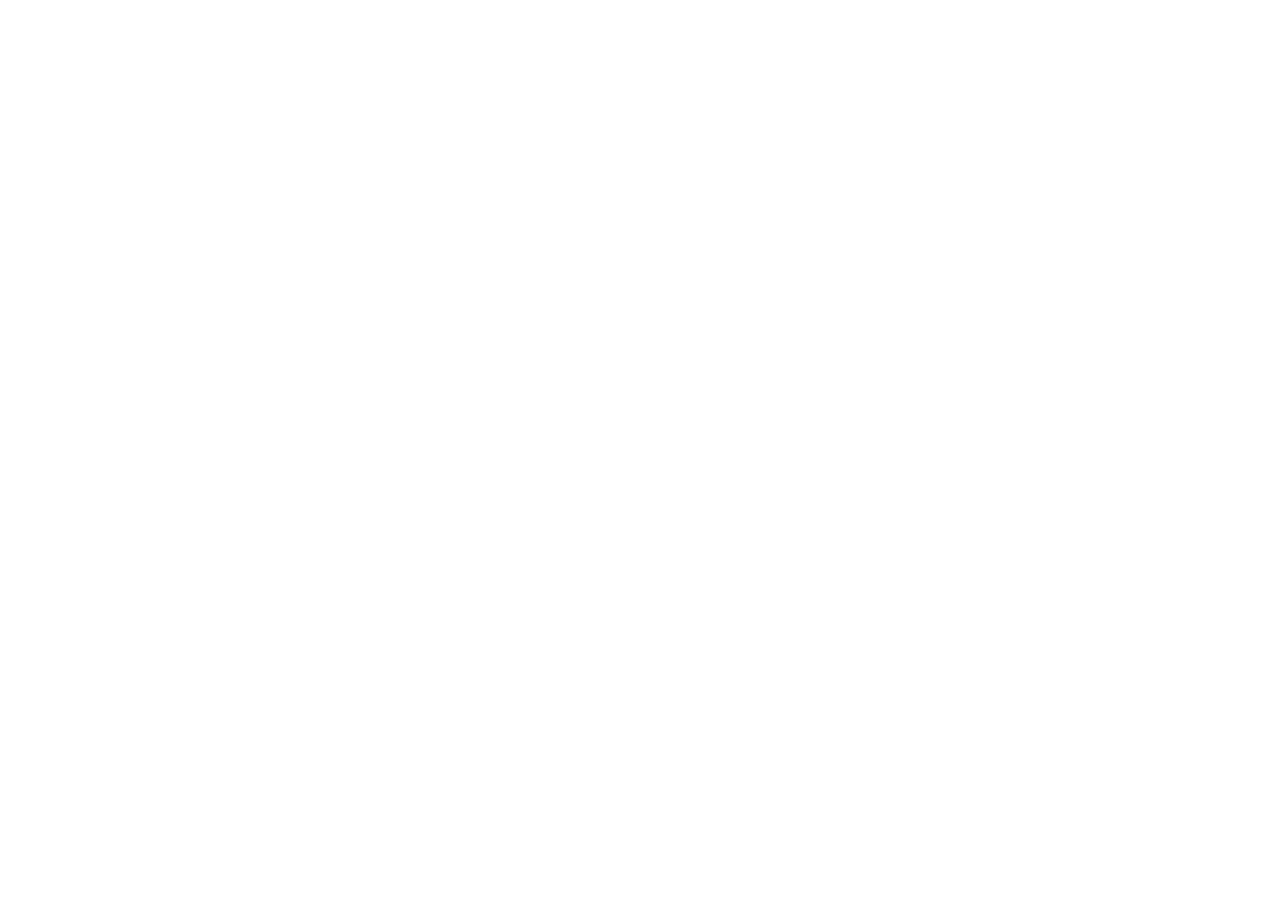
==== commit c7c19a18: "Add files via upload" ====
--- a/index.html
+++ b/index.html
@@ -1,703 +1,13 @@
 <!doctype html>
-<html lang="en" data-page="home">
+<html lang="es">
   <head>
     <meta charset="UTF-8" />
+    <link rel="icon" type="image/svg+xml" href="/favicon.svg" />
     <meta name="viewport" content="width=device-width, initial-scale=1.0" />
-    <title>AniTec - Digital Platform for Livestock Management</title>
-    <meta name="description" content="AniTec is the leading digital platform in Latin America for livestock management. Manage health, reproduction, and productivity of your herd with innovative technology designed for ranchers and veterinarians." />
-    <meta name="keywords" content="livestock management, rancher platform, AniTec, livestock traceability, digital livestock, animal health, herd control, platform for veterinarians, rural technology, livestock organizer, cattle management, farm management, agricultural technology, agtech" />
-    <meta name="author" content="AniTec" />
-    <meta name="robots" content="index, follow" />
-    <meta name="googlebot" content="index, follow" />
-    <link rel="canonical" href="https://anitec.com/" />
-    
-    <!-- Open Graph / Facebook -->
-    <meta property="og:type" content="website" />
-    <meta property="og:url" content="https://anitec.com/" />
-    <meta property="og:title" content="AniTec - Digital Platform for Livestock Management" />
-    <meta property="og:description" content="AniTec is the leading digital platform in Latin America for livestock management. Manage health, reproduction, and productivity of your herd with innovative technology." />
-    <meta property="og:image" content="https://anitec.com/assets/images/og-image.png" />
-    <meta property="og:site_name" content="AniTec" />
-    
-    <!-- Twitter -->
-    <meta property="twitter:card" content="summary_large_image" />
-    <meta property="twitter:url" content="https://anitec.com/" />
-    <meta property="twitter:title" content="AniTec - Digital Platform for Livestock Management" />
-    <meta property="twitter:description" content="AniTec is the leading digital platform in Latin America for livestock management. Manage health, reproduction, and productivity of your herd with innovative technology." />
-    <meta property="twitter:image" content="https://anitec.com/assets/images/og-image.png" />
-    
-    <!-- Favicons -->
-    <link rel="shortcut icon" href="./assets/images/logo.ico" type="image/x-icon">
-    <link rel="icon" href="./assets/images/logo.png" type="image/png" />
-    <link rel="apple-touch-icon" href="./assets/images/logo.png" />
-    
-    <!-- Theme Color -->
-    <meta name="theme-color" content="#79B267" />
-    <meta name="msapplication-TileColor" content="#79B267" />
-    
-    <!-- Fonts Preconnect -->
-    <link rel="preconnect" href="https://fonts.googleapis.com" />
-    <link rel="preconnect" href="https://fonts.gstatic.com" crossorigin />
-    <link
-      href="https://fonts.googleapis.com/css2?family=Poppins:wght@300;400;500;600;700;800&display=swap"
-      rel="stylesheet"
-    />
-    <link
-      rel="stylesheet"
-      href="https://cdn.jsdelivr.net/npm/bootstrap-icons@1.11.3/font/bootstrap-icons.min.css"
-    />
-
-    <!-- Stylesheet -->
-    <link rel="stylesheet" href="styles.css">
+    <title>AniTec Web App</title>
   </head>
   <body>
-    <nav class="navbar">
-      <div class="nav-container">
-        <a href="index.html" class="logo">
-          <img src="assets/images/logo.png" alt="AniTec Logo" />
-          <span class="logo-text">AniTec</span>
-        </a>
-        <ul class="nav-menu">
-          <li><a href="index.html" class="active" data-i18n="nav.home">Home</a></li>
-          <li><a href="about.html" data-i18n="nav.about">About Us</a></li>
-          <li><a href="ranchers.html" data-i18n="nav.ranchers">Ranchers</a></li>
-          <li><a href="veterinarians.html" data-i18n="nav.veterinarians">Veterinarians</a></li>
-          <li><a href="#pricing" data-i18n="nav.pricing">Pricing</a></li>
-        </ul>
-        <div class="nav-actions">
-          <div class="lang-switcher">
-            <button class="lang-btn" id="lang-en" onclick="setLanguage('en')">EN</button>
-            <button class="lang-btn" id="lang-es" onclick="setLanguage('es')">ES</button>
-          </div>
-            <a href="https://anitec-12206.web.app/" target="_blank" rel="noreferrer" class="btn btn-success btn-sm" data-i18n="nav.startFree">Get Started</a>
-          <button class="mobile-menu-btn">
-            <i class="bi bi-list"></i>
-          </button>
-        </div>
-      </div>
-    </nav>
-
-    <div class="mobile-menu-overlay"></div>
-    <div class="mobile-menu">
-      <div class="mobile-menu-header">
-        <span
-          style="
-            font-weight: 700;
-            font-size: 1.2rem;
-            color: var(--primary-brown);
-          "
-          data-i18n="nav.menu">Menu</span
-        >
-        <button class="mobile-menu-close">
-          <i class="bi bi-x-lg"></i>
-        </button>
-      </div>
-      <ul class="mobile-menu-links">
-        <li><a href="index.html" data-i18n="nav.home">Home</a></li>
-        <li><a href="about.html" data-i18n="nav.about">About Us</a></li>
-        <li><a href="ranchers.html" data-i18n="nav.ranchers">Ranchers</a></li>
-        <li><a href="veterinarians.html" data-i18n="nav.veterinarians">Veterinarians</a></li>
-        <li><a href="#pricing" data-i18n="nav.pricing">Pricing</a></li>
-      </ul>
-      <div class="mobile-menu-cta">
-        <a href="#pricing" class="btn btn-success" data-i18n="nav.startFree">Get Started</a>
-      </div>
-      <div class="mobile-lang-switcher">
-        <button class="lang-btn" id="mobile-lang-en" onclick="setLanguage('en')">EN</button>
-        <button class="lang-btn" id="mobile-lang-es" onclick="setLanguage('es')">ES</button>
-      </div>
-    </div>
-
-    <section class="hero">
-      <div class="container">
-        <div class="hero-content">
-          <div class="hero-text">
-            <div class="hero-badge">
-              <i class="bi bi-check-circle-fill"></i>
-              <span data-i18n="hero.badge">+500 Ranchers and 120 Veterinarians trust us</span>
-            </div>
-            <h1 class="hero-title">
-              <span data-i18n="hero.title1">Manage your </span><span data-i18n="hero.title2" class="highlight">Livestock</span><span data-i18n="hero.title3"> with Innovative Technology</span>
-            </h1>
-            <p class="hero-description" data-i18n="hero.description">
-              AniTec is the digital platform that will transform the way you
-              manage your livestock. Control the health, reproduction and
-              productivity of your herd from anywhere, with tools designed
-              specifically for <strong>ranchers</strong> and
-              <strong>veterinarians</strong>.
-            </p>
-            <div class="hero-buttons">
-              <a href="https://anitec-12206.web.app/" target="_blank" rel="noreferrer" class="btn btn-success">
-                <i class="bi bi-rocket-takeoff"></i>
-                <span data-i18n="hero.tryFree">View Plans</span>
-              </a>
-              <a href="#features" class="btn btn-secondary">
-                <i class="bi bi-play-circle"></i>
-                <span data-i18n="hero.learnMore">Learn More</span>
-              </a>
-            </div>
-            <div class="hero-stats">
-              <div class="stat-item">
-                <div class="stat-number">+500</div>
-                <div class="stat-label" data-i18n="hero.stat1">Ranchers</div>
-              </div>
-              <div class="stat-item">
-                <div class="stat-number">+120</div>
-                <div class="stat-label" data-i18n="hero.stat2">Veterinarians</div>
-              </div>
-              <div class="stat-item">
-                <div class="stat-number">+5,000</div>
-                <div class="stat-label" data-i18n="hero.stat3">Registered Animals</div>
-              </div>
-            </div>
-          </div>
-          <div class="hero-image-wrapper">
-            <img
-              src="assets/images/home/hero-section.png"
-              alt="AniTec Dashboard"
-              class="hero-image"
-            />
-            <div class="hero-floating-card hero-floating-card-1">
-              <div class="floating-icon green">
-                <i class="bi bi-check-lg"></i>
-              </div>
-              <div class="floating-text">
-                <h4 data-i18n="hero.statsAd1" >Successful Registration</h4>
-                <p data-i18n="hero.statsAd2" >Animal registered</p>
-              </div>
-            </div>
-            <div class="hero-floating-card hero-floating-card-2">
-              <div class="floating-icon brown">
-                <i class="bi bi-graph-up-arrow"></i>
-              </div>
-              <div class="floating-text">
-                <h4 data-i18n="hero.statsAd3" >Productivity</h4>
-                <p data-i18n="hero.statsAd4" >+25% this month</p>
-              </div>
-            </div>
-          </div>
-        </div>
-      </div>
-    </section>
-
-    <section class="segments" id="segments">
-      <div class="container">
-        <div class="section-header">
-          <span class="section-subtitle">
-            <i class="bi bi-people"></i>
-            <span data-i18n="segments.subtitle">Targeted to Two Segments</span>
-          </span>
-          <h2 class="section-title" data-i18n="segments.title">Designed for Ranchers and Veterinarians</h2>
-          <p class="section-description" data-i18n="segments.description">
-            AniTec addresses the specific needs of each segment in the livestock
-            sector.
-          </p>
-        </div>
-        <div class="segments-grid">
-          <div class="segment-card">
-            <div class="segment-image">
-              <img src="assets/images/home/rancher.png" alt="Rancher" />
-            </div>
-            <h3 class="segment-title" data-i18n="segments.ranchersTitle">Ranchers</h3>
-            <p class="segment-description" data-i18n="segments.ranchersDesc">
-              Small and medium producers who need to digitize herd management,
-              from animal registration to economic control.
-            </p>
-            <a href="ranchers.html" class="btn btn-secondary">
-              <span data-i18n="segments.viewBenefits">View Benefits</span> <i class="bi bi-arrow-right"></i>
-            </a>
-          </div>
-          <div class="segment-card">
-            <div class="segment-image">
-              <img
-                src="assets/images/home/veterinarian.png"
-                alt="Veterinarian"
-              />
-            </div>
-            <h3 class="segment-title" data-i18n="segments.vetsTitle">Veterinarians</h3>
-            <p class="segment-description" data-i18n="segments.vetsDesc">
-              Animal health professionals who need to manage the clinical
-              history of their patients and coordinate with ranchers.
-            </p>
-            <a href="veterinarians.html" class="btn btn-secondary">
-              <span data-i18n="segments.viewBenefits">View Benefits</span> <i class="bi bi-arrow-right"></i>
-            </a>
-          </div>
-        </div>
-      </div>
-    </section>
-
-    <section class="metrics" id="metrics">
-      <div class="container">
-        <div class="section-header">
-          <span class="section-subtitle">
-            <i class="bi bi-graph-up"></i>
-            <span data-i18n="metrics.subtitle">Results That Speak</span>
-          </span>
-          <h2 class="section-title" data-i18n="metrics.title">AniTec's Impact</h2>
-          <p class="section-description" data-i18n="metrics.description">
-            Join hundreds of producers who are already transforming their
-            livestock management.
-          </p>
-        </div>
-        <div class="metrics-grid">
-          <div class="metric-card">
-            <div class="metric-icon">
-              <i class="bi bi-file-earmark-check"></i>
-            </div>
-            <div class="metric-number">85%</div>
-            <div class="metric-label" data-i18n="metrics.label1">Less Information Lost</div>
-            <p class="metric-description" data-i18n="metrics.desc1">
-              Digitize all your records and never lose important data again.
-            </p>
-          </div>
-          <div class="metric-card">
-            <div class="metric-icon">
-              <i class="bi bi-clock-history"></i>
-            </div>
-            <div class="metric-number">2h</div>
-            <div class="metric-label" data-i18n="metrics.label2">Daily Time Saved</div>
-            <p class="metric-description" data-i18n="metrics.desc2">
-              Stop searching in notebooks. Find everything in seconds.
-            </p>
-          </div>
-          <div class="metric-card">
-            <div class="metric-icon">
-              <i class="bi bi-graph-up-arrow"></i>
-            </div>
-            <div class="metric-number">30%</div>
-            <div class="metric-label" data-i18n="metrics.label3">More Productivity</div>
-            <p class="metric-description" data-i18n="metrics.desc3">
-              Automatic alerts that help you prevent losses.
-            </p>
-          </div>
-          <div class="metric-card">
-            <div class="metric-icon">
-              <i class="bi bi-shield-check"></i>
-            </div>
-            <div class="metric-number">100%</div>
-            <div class="metric-label" data-i18n="metrics.label4">Complete Traceability</div>
-            <p class="metric-description" data-i18n="metrics.desc4">
-              Complies with regulations and access better markets.
-            </p>
-          </div>
-        </div>
-        <div class="metrics-footer">
-          <div class="metrics-stat">
-            <span class="metrics-stat-number">+500</span>
-            <span class="metrics-stat-label" data-i18n="metrics.stat1">Ranchers<br />trust AniTec</span>
-          </div>
-          <div class="metrics-stat">
-            <span class="metrics-stat-number">+120</span>
-            <span class="metrics-stat-label" data-i18n="metrics.stat2"
-              >Veterinarians<br />use the platform</span
-            >
-          </div>
-          <div class="metrics-stat">
-            <span class="metrics-stat-number">+5,000</span>
-            <span class="metrics-stat-label" data-i18n="metrics.stat3">Animals<br />registered</span>
-          </div>
-          <div class="metrics-stat">
-            <span class="metrics-stat-number">99%</span>
-            <span class="metrics-stat-label" data-i18n="metrics.stat4">User Satisfaction</span>
-          </div>
-        </div>
-      </div>
-    </section>
-
-    <section class="features" id="features">
-      <div class="container">
-        <div class="section-header">
-          <span class="section-subtitle">
-            <i class="bi bi-stars"></i>
-            <span data-i18n="features.subtitle">Key Features</span>
-          </span>
-          <h2 class="section-title" data-i18n="features.title">
-            Everything you need to manage your livestock
-          </h2>
-          <p class="section-description" data-i18n="features.description">
-            A complete platform with tools designed to optimize every aspect of
-            your livestock management.
-          </p>
-        </div>
-        <div class="features-grid">
-          <div class="feature-card">
-            <div class="feature-icon">
-              <i class="bi bi-heart-pulse"></i>
-            </div>
-            <h3 class="feature-title" data-i18n="features.healthTitle">Health Control</h3>
-            <p class="feature-description" data-i18n="features.healthDesc">
-              Register and control all vaccinations, treatments and health
-              events of your livestock. Receive automatic alerts to keep your
-              herd healthy and protected.
-            </p>
-          </div>
-          <div class="feature-card">
-            <div class="feature-icon">
-              <i class="bi bi-bag-heart"></i>
-            </div>
-            <h3 class="feature-title" data-i18n="features.reproTitle">Reproduction</h3>
-            <p class="feature-description" data-i18n="features.reproDesc">
-              Control the reproductive cycle of your livestock, register births,
-              mating and weaning. Optimize your herd genetics with genealogy
-              tracking tools.
-            </p>
-          </div>
-          <div class="feature-card">
-            <div class="feature-icon">
-              <i class="bi bi-cash-stack"></i>
-            </div>
-            <h3 class="feature-title" data-i18n="features.economicTitle">Economic Management</h3>
-            <p class="feature-description" data-i18n="features.economicDesc">
-              Control your expenses and earnings. Generate detailed economic
-              reports to make informed decisions about the profitability of your
-              livestock business.
-            </p>
-          </div>
-          <div class="feature-card">
-            <div class="feature-icon">
-              <i class="bi bi-qr-code"></i>
-            </div>
-            <h3 class="feature-title" data-i18n="features.traceTitle">Traceability</h3>
-            <p class="feature-description" data-i18n="features.traceDesc">
-              Each animal has its complete history. Identify via QR or unique
-              code to maintain full traceability from birth to sale.
-            </p>
-          </div>
-          <div class="feature-card">
-            <div class="feature-icon">
-              <i class="bi bi-bell"></i>
-            </div>
-            <h3 class="feature-title" data-i18n="features.alertsTitle">Smart Alerts</h3>
-            <p class="feature-description" data-i18n="features.alertsDesc">
-              Receive automatic notifications about upcoming vaccinations,
-              expected births and any important event directly on your phone.
-            </p>
-          </div>
-          <div class="feature-card">
-            <div class="feature-icon">
-              <i class="bi bi-phone"></i>
-            </div>
-            <h3 class="feature-title" data-i18n="features.mobileTitle">Mobile Access</h3>
-            <p class="feature-description" data-i18n="features.mobileDesc">
-              Access your platform from your phone or tablet anywhere. Works
-              offline where coverage is limited.
-            </p>
-          </div>
-        </div>
-      </div>
-    </section>
-
-    <section class="how-it-works" id="how-it-works">
-      <div class="container">
-        <div class="section-header">
-          <span class="section-subtitle">
-            <i class="bi bi-rocket-takeoff"></i>
-            <span data-i18n="howItWorks.subtitle">Get Started Today</span>
-          </span>
-          <h2 class="section-title" data-i18n="howItWorks.title">
-            Get started in minutes, no complications
-          </h2>
-          <p class="section-description" data-i18n="howItWorks.description">
-            You don't need to be a tech expert. Our interface is so easy that
-            you'll have everything digitized in no time.
-          </p>
-        </div>
-        <div class="steps-grid">
-          <div class="step-card">
-            <div class="step-number">01</div>
-            <div class="step-content">
-              <div class="step-icon">
-                <i class="bi bi-person-add"></i>
-              </div>
-              <h3 class="step-title" data-i18n="howItWorks.step1Title">Create Your Account</h3>
-              <p class="step-description" data-i18n="howItWorks.step1Desc">
-                Register with your email in less than 2 minutes. No credit card
-                required.
-              </p>
-            </div>
-            <div class="step-arrow">
-              <i class="bi bi-arrow-right"></i>
-            </div>
-          </div>
-          <div class="step-card">
-            <div class="step-number">02</div>
-            <div class="step-content">
-              <div class="step-icon">
-                <i class="bi bi-house"></i>
-              </div>
-              <h3 class="step-title" data-i18n="howItWorks.step2Title">Add Your Livestock</h3>
-              <p class="step-description" data-i18n="howItWorks.step2Desc">
-                Register each animal one by one or import data if you already
-                have it in Excel.
-              </p>
-            </div>
-            <div class="step-arrow">
-              <i class="bi bi-arrow-right"></i>
-            </div>
-          </div>
-          <div class="step-card">
-            <div class="step-number">03</div>
-            <div class="step-content">
-              <div class="step-icon">
-                <i class="bi bi-calendar-check"></i>
-              </div>
-              <h3 class="step-title" data-i18n="howItWorks.step3Title">Enable Alerts</h3>
-              <p class="step-description" data-i18n="howItWorks.step3Desc">
-                Set reminders for vaccinations, births and treatments.
-              </p>
-            </div>
-            <div class="step-arrow">
-              <i class="bi bi-arrow-right"></i>
-            </div>
-          </div>
-          <div class="step-card">
-            <div class="step-number">04</div>
-            <div class="step-content">
-              <div class="step-icon">
-                <i class="bi bi-graph-up"></i>
-              </div>
-              <h3 class="step-title" data-i18n="howItWorks.step4Title">Ready! Let's Grow</h3>
-              <p class="step-description" data-i18n="howItWorks.step4Desc">
-                Receive reports and metrics to make better decisions.
-              </p>
-            </div>
-            <div class="step-check">
-              <i class="bi bi-check-circle-fill"></i>
-            </div>
-          </div>
-        </div>
-        <div class="how-it-works-cta">
-          <div class="how-it-works-cta-content">
-            <i class="bi bi-lightning-charge"></i>
-            <div>
-              <h4 data-i18n="howItWorks.ctaTitle">Get Started Now</h4>
-              <p data-i18n="howItWorks.ctaDesc">Set up in minutes. Cancel anytime.</p>
-            </div>
-            <a href="https://anitec-12206.web.app/" target="_blank" rel="noreferrer" class="btn btn-success" data-i18n="howItWorks.ctaTitle">Get Started Now</a>
-          </div>
-        </div>
-      </div>
-    </section>
-
-    <section class="pricing" id="pricing">
-      <div class="container">
-        <div class="section-header">
-          <span class="section-subtitle">
-            <i class="bi bi-tag"></i>
-            <span data-i18n="pricing.subtitle">Flexible Plans</span>
-          </span>
-          <h2 class="section-title" data-i18n="pricing.title">Choose the ideal plan for you</h2>
-          <p class="section-description" data-i18n="pricing.description">
-            No hidden costs. Cancel anytime.
-          </p>
-        </div>
-        <div class="pricing-grid">
-          <div class="pricing-card">
-            <div class="pricing-header">
-              <div class="pricing-icon">
-                <i class="bi bi-sun"></i>
-              </div>
-              <h3 class="pricing-title" data-i18n="pricing.basic">Basic</h3>
-              <p class="pricing-description" data-i18n="pricing.basicDesc">
-                Perfect to start digitizing your livestock
-              </p>
-            </div>
-            <div class="pricing-price">
-              <span class="currency">$</span>
-              <span class="amount">15</span>
-              <span class="period" data-i18n="pricing.period">/month</span>
-            </div>
-            <span class="pricing-price-note" data-i18n="pricing.freeForever">Save $180/year with annual billing</span>
-            <ul class="pricing-features">
-              <li>
-                <i class="bi bi-check-circle-fill"></i>
-                <span data-i18n="pricing.upTo50">Up to <strong>50 animals</strong></span>
-              </li>
-              <li>
-                <i class="bi bi-check-circle-fill"></i>
-                <span data-i18n="pricing.basicReg">Basic animal registration</span>
-              </li>
-              <li>
-                <i class="bi bi-check-circle-fill"></i>
-                <span data-i18n="pricing.simpleAlerts">Simple vaccine alerts</span>
-              </li>
-              <li>
-                <i class="bi bi-check-circle-fill"></i>
-                <span data-i18n="pricing.basicWeb">Basic web access</span>
-              </li>
-              <li>
-                <i class="bi bi-check-circle-fill"></i>
-                <span data-i18n="pricing.emailSupport">Email support</span>
-              </li>
-            </ul>
-            <a href="https://anitec-12206.web.app/" target="_blank" rel="noreferrer" class="btn btn-outline pricing-btn" data-i18n="pricing.startFree">Get Started</a>
-          </div>
-          <div class="pricing-card featured">
-            <div class="pricing-badge">
-              <i class="bi bi-star-fill"></i>
-              <span data-i18n="pricing.mostPopular">Most Popular</span>
-            </div>
-            <div class="pricing-header">
-              <div class="pricing-icon">
-                <i class="bi bi-cloud-sun"></i>
-              </div>
-              <h3 class="pricing-title" data-i18n="pricing.professional">Professional</h3>
-              <p class="pricing-description" data-i18n="pricing.profDesc">
-                For ranchers looking for productivity
-              </p>
-            </div>
-            <div class="pricing-price">
-              <span class="currency">$</span>
-              <span class="amount">19</span>
-              <span class="period" data-i18n="pricing.period">/month</span>
-            </div>
-            <span class="pricing-price-note" data-i18n="pricing.save"
-              >Save $228/year with annual billing</span
-            >
-            <ul class="pricing-features">
-              <li>
-                <i class="bi bi-check-circle-fill"></i>
-                <span data-i18n="pricing.upTo500">Up to <strong>500 animals</strong></span>
-              </li>
-              <li>
-                <i class="bi bi-check-circle-fill"></i>
-                <span data-i18n="pricing.advancedReg">Advanced records with photos</span>
-              </li>
-              <li>
-                <i class="bi bi-check-circle-fill"></i>
-                <span data-i18n="pricing.reports">Reporting and dashboards</span>
-              </li>
-              <li>
-                <i class="bi bi-check-circle-fill"></i>
-                <span data-i18n="pricing.fullMobile">Full mobile app</span>
-              </li>
-              <li>
-                <i class="bi bi-check-circle-fill"></i>
-                <span data-i18n="pricing.prioritySupport">Priority support</span>
-              </li>
-              <li>
-                <i class="bi bi-check-circle-fill"></i>
-                <span data-i18n="pricing.autoAlerts">Automatic alerts</span>
-              </li>
-            </ul>
-            <a href="https://anitec-12206.web.app/" target="_blank" rel="noreferrer" class="btn btn-success pricing-btn" data-i18n="pricing.choosePlan">Choose Plan</a>
-          </div>
-          <div class="pricing-card">
-            <div class="pricing-header">
-              <div class="pricing-icon">
-                <i class="bi bi-lightning-charge"></i>
-              </div>
-              <h3 class="pricing-title" data-i18n="pricing.enterprise">Enterprise</h3>
-              <p class="pricing-description" data-i18n="pricing.entDesc">For large-scale operations</p>
-            </div>
-            <div class="pricing-price">
-              <span class="currency">$</span>
-              <span class="amount">49</span>
-              <span class="period" data-i18n="pricing.period">/month</span>
-            </div>
-            <span class="pricing-price-note" data-i18n="pricing.perHerd"
-              >Price per herd up to 5,000 animals</span
-            >
-            <ul class="pricing-features">
-              <li>
-                <i class="bi bi-check-circle-fill"></i>
-                <span data-i18n="pricing.unlimited"><strong>Unlimited animals</strong></span>
-              </li>
-              <li>
-                <i class="bi bi-check-circle-fill"></i>
-                <span data-i18n="pricing.multiUser">Multiple users and roles</span>
-              </li>
-              <li>
-                <i class="bi bi-check-circle-fill"></i>
-                <span data-i18n="pricing.apiAccess">Full API access</span>
-              </li>
-              <li>
-                <i class="bi bi-check-circle-fill"></i>
-                <span data-i18n="pricing.customization">Field customization</span>
-              </li>
-              <li>
-                <i class="bi bi-check-circle-fill"></i>
-                <span data-i18n="pricing.support24_7">24/7 dedicated support</span>
-              </li>
-              <li>
-                <i class="bi bi-check-circle-fill"></i>
-                <span data-i18n="pricing.training">Training included</span>
-              </li>
-            </ul>
-            <a href="https://anitec-12206.web.app/" target="_blank" rel="noreferrer" class="btn btn-outline pricing-btn" data-i18n="pricing.contactSales">Contact Sales</a>
-          </div>
-        </div>
-        <div class="pricing-footer">
-          <p data-i18n="pricing.encryption">
-            <i class="bi bi-shield-check"></i>
-            All plans include data encryption and automatic backup
-          </p>
-        </div>
-      </div>
-    </section>
-
-    <footer id="contact">
-      <div class="container">
-        <div class="footer-grid">
-          <div class="footer-about">
-            <a href="index.html" class="logo">
-              <img src="assets/images/logo.png" alt="AniTec Logo" />
-              <span class="logo-text">AniTec</span>
-            </a>
-            <p class="footer-description" data-i18n="footer.desc">
-              AniTec is the leading digital platform in Latin America for
-              livestock management. We help small and medium producers and
-              veterinarians optimize their operations with innovative and
-              easy-to-use technology.
-            </p>
-            <div class="footer-social">
-              <a href="#"><i class="bi bi-facebook"></i></a>
-              <a href="#"><i class="bi bi-instagram"></i></a>
-              <a href="#"><i class="bi bi-twitter-x"></i></a>
-              <a href="#"><i class="bi bi-linkedin"></i></a>
-              <a href="#"><i class="bi bi-youtube"></i></a>
-            </div>
-          </div>
-          <div class="footer-column">
-            <h4 class="footer-title" data-i18n="footer.product">Product</h4>
-            <ul class="footer-links">
-              <li><a href="#features" data-i18n="footer.features">Features</a></li>
-              <li><a href="#pricing" data-i18n="footer.pricing">Pricing</a></li>
-              <li><a href="ranchers.html" data-i18n="footer.forRanchers">For Ranchers</a></li>
-              <li><a href="veterinarians.html" data-i18n="footer.forVets">For Veterinarians</a></li>
-            </ul>
-          </div>
-          <div class="footer-column">
-            <h4 class="footer-title" data-i18n="footer.company">Company</h4>
-            <ul class="footer-links">
-              <li><a href="about.html" data-i18n="footer.about">About Us</a></li>
-              <li><a href="#" data-i18n="footer.blog">Blog</a></li>
-              <li><a href="#contact" data-i18n="footer.contact">Contact</a></li>
-            </ul>
-          </div>
-          <div class="footer-column">
-            <h4 class="footer-title" data-i18n="footer.support">Support</h4>
-            <ul class="footer-links">
-              <li><a href="#" data-i18n="footer.helpCenter">Help Center</a></li>
-              <li><a href="#" data-i18n="footer.documentation">Documentation</a></li>
-              <li><a href="#" data-i18n="footer.faq">FAQ</a></li>
-              <li><a href="#" data-i18n="footer.community">Community</a></li>
-            </ul>
-          </div>
-        </div>
-        <div class="footer-bottom">
-          <p class="footer-copyright" data-i18n="footer.copyright">© 2026 AniTec. All rights reserved.</p>
-          <div class="footer-legal">
-            <a href="#" data-i18n="footer.privacy">Privacy Policy</a>
-            <a href="#" data-i18n="footer.terms">Terms of Service</a>
-            <a href="#" data-i18n="footer.cookies">Cookies</a>
-          </div>
-        </div>
-      </div>
-    </footer>
-
-    <script src="i18n.js"></script>
-    <script src="script.js"></script>
+    <div id="app"></div>
+    <script type="module" src="/src/main.js"></script>
   </body>
 </html>
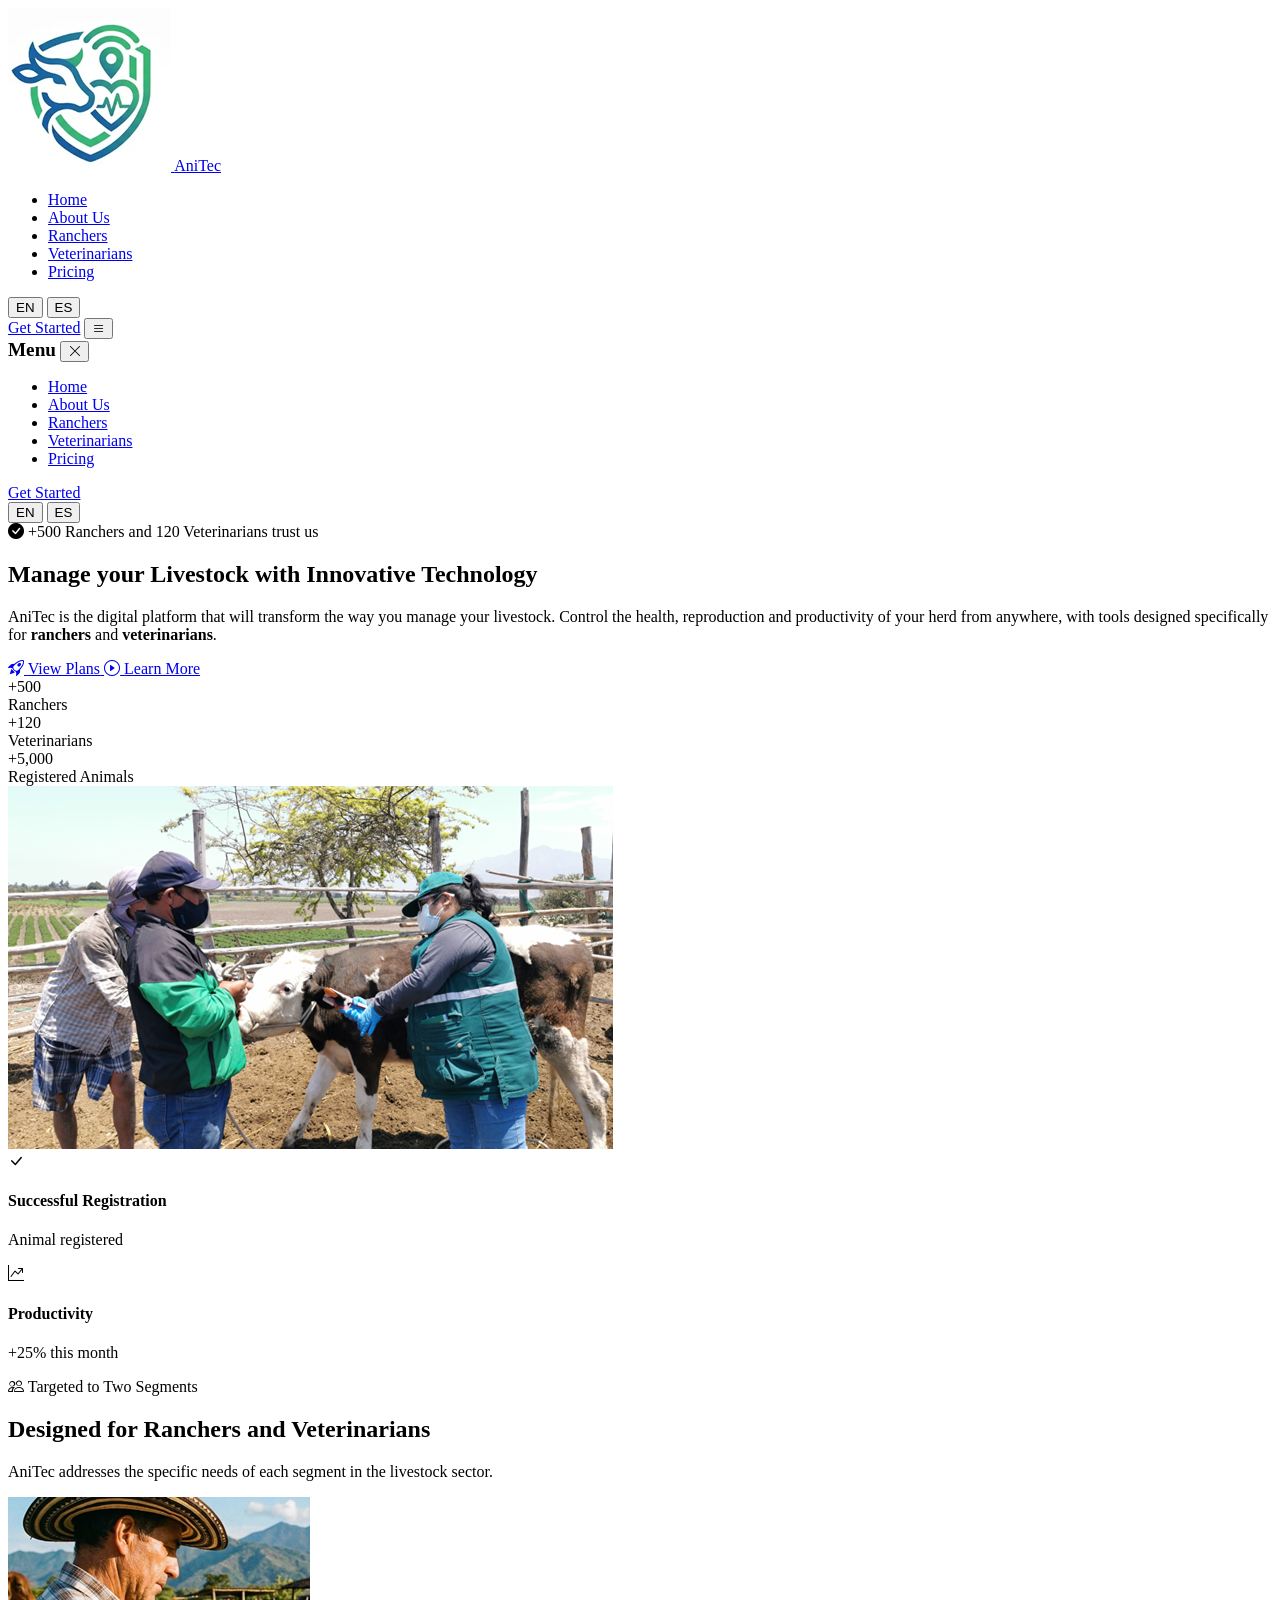
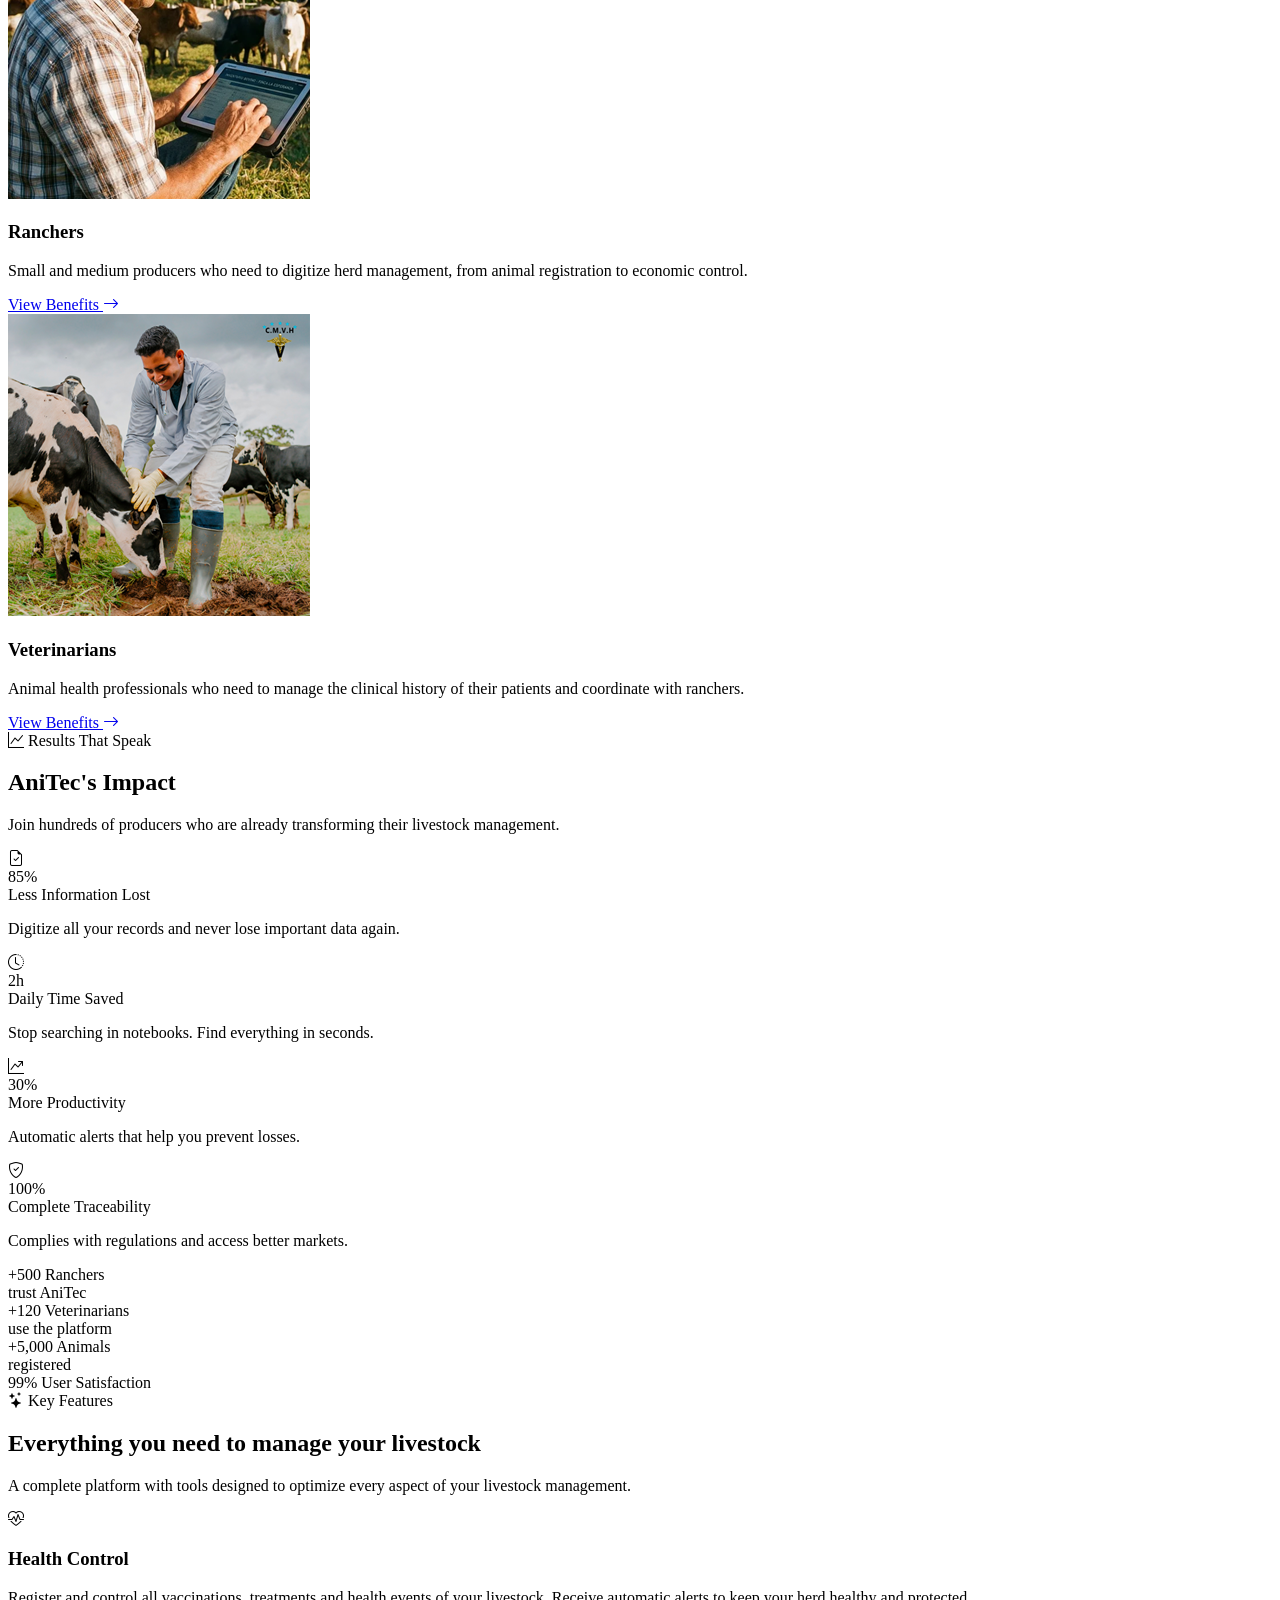
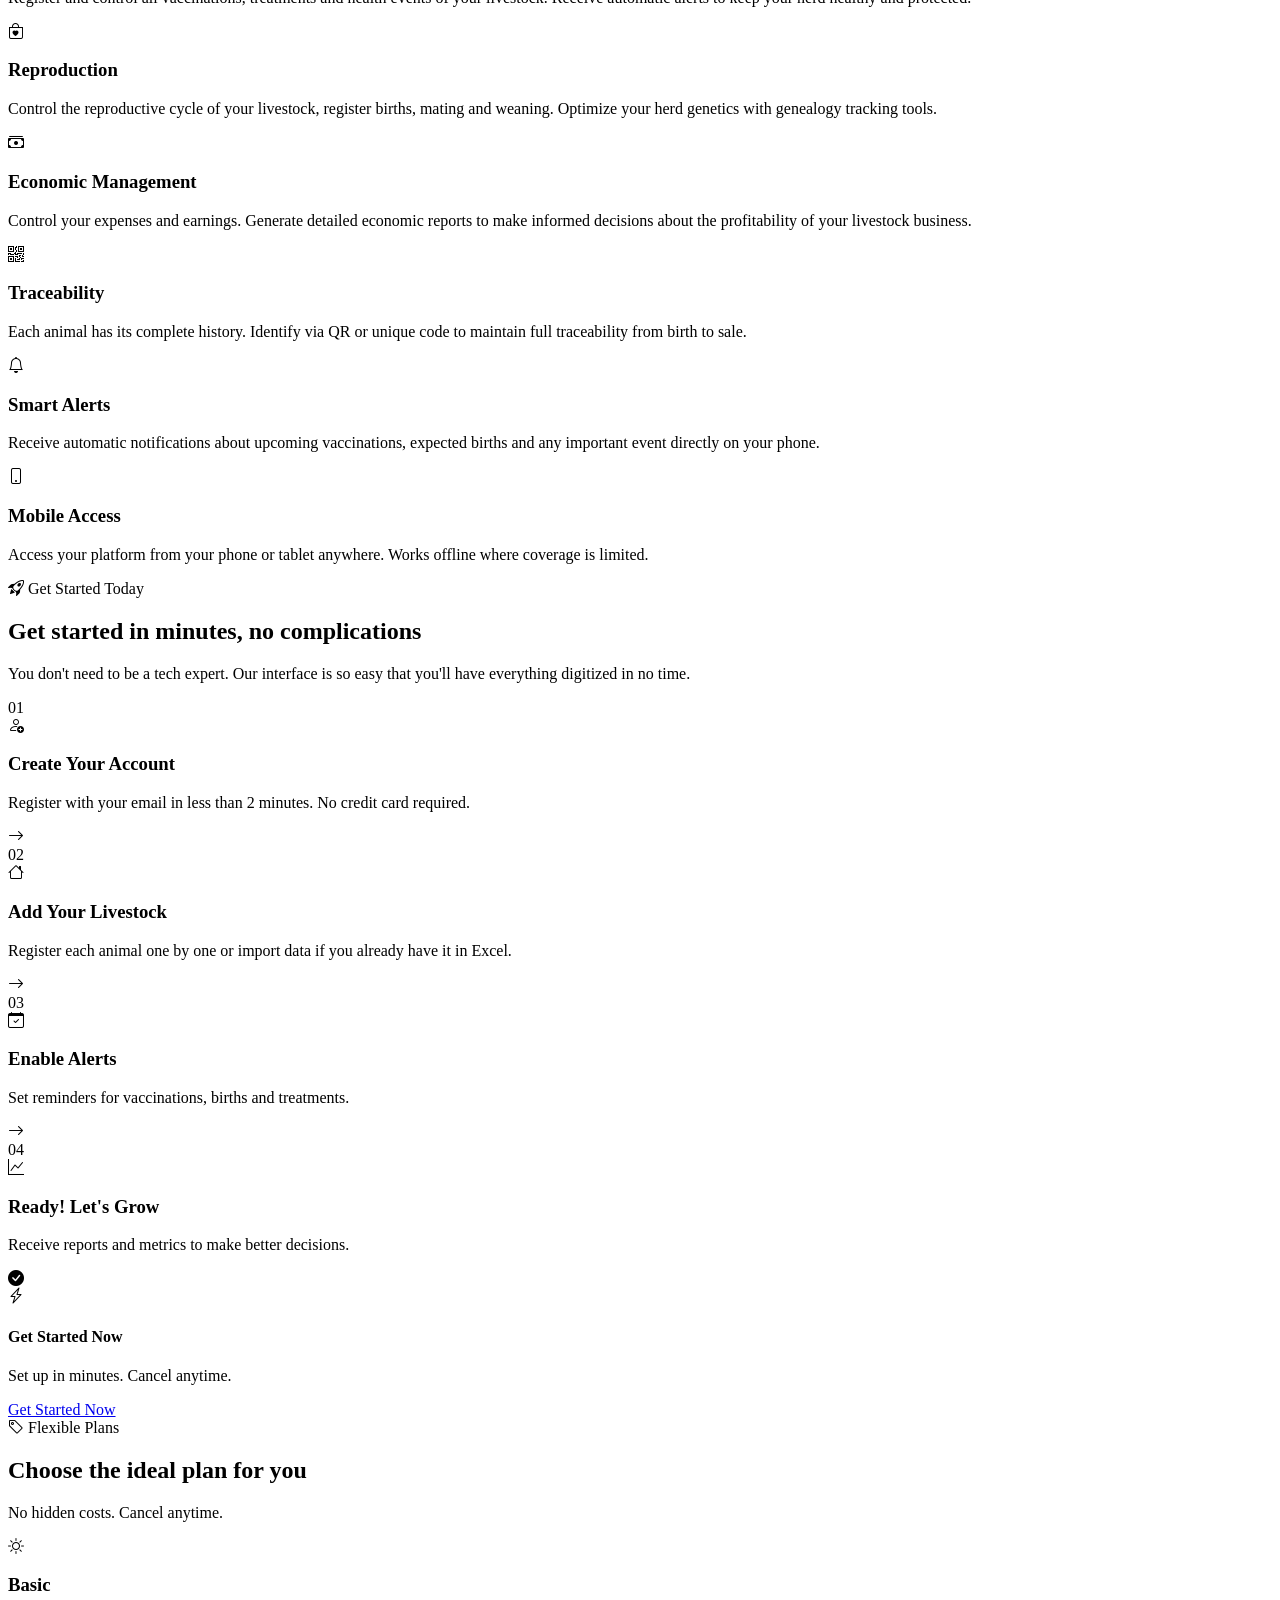
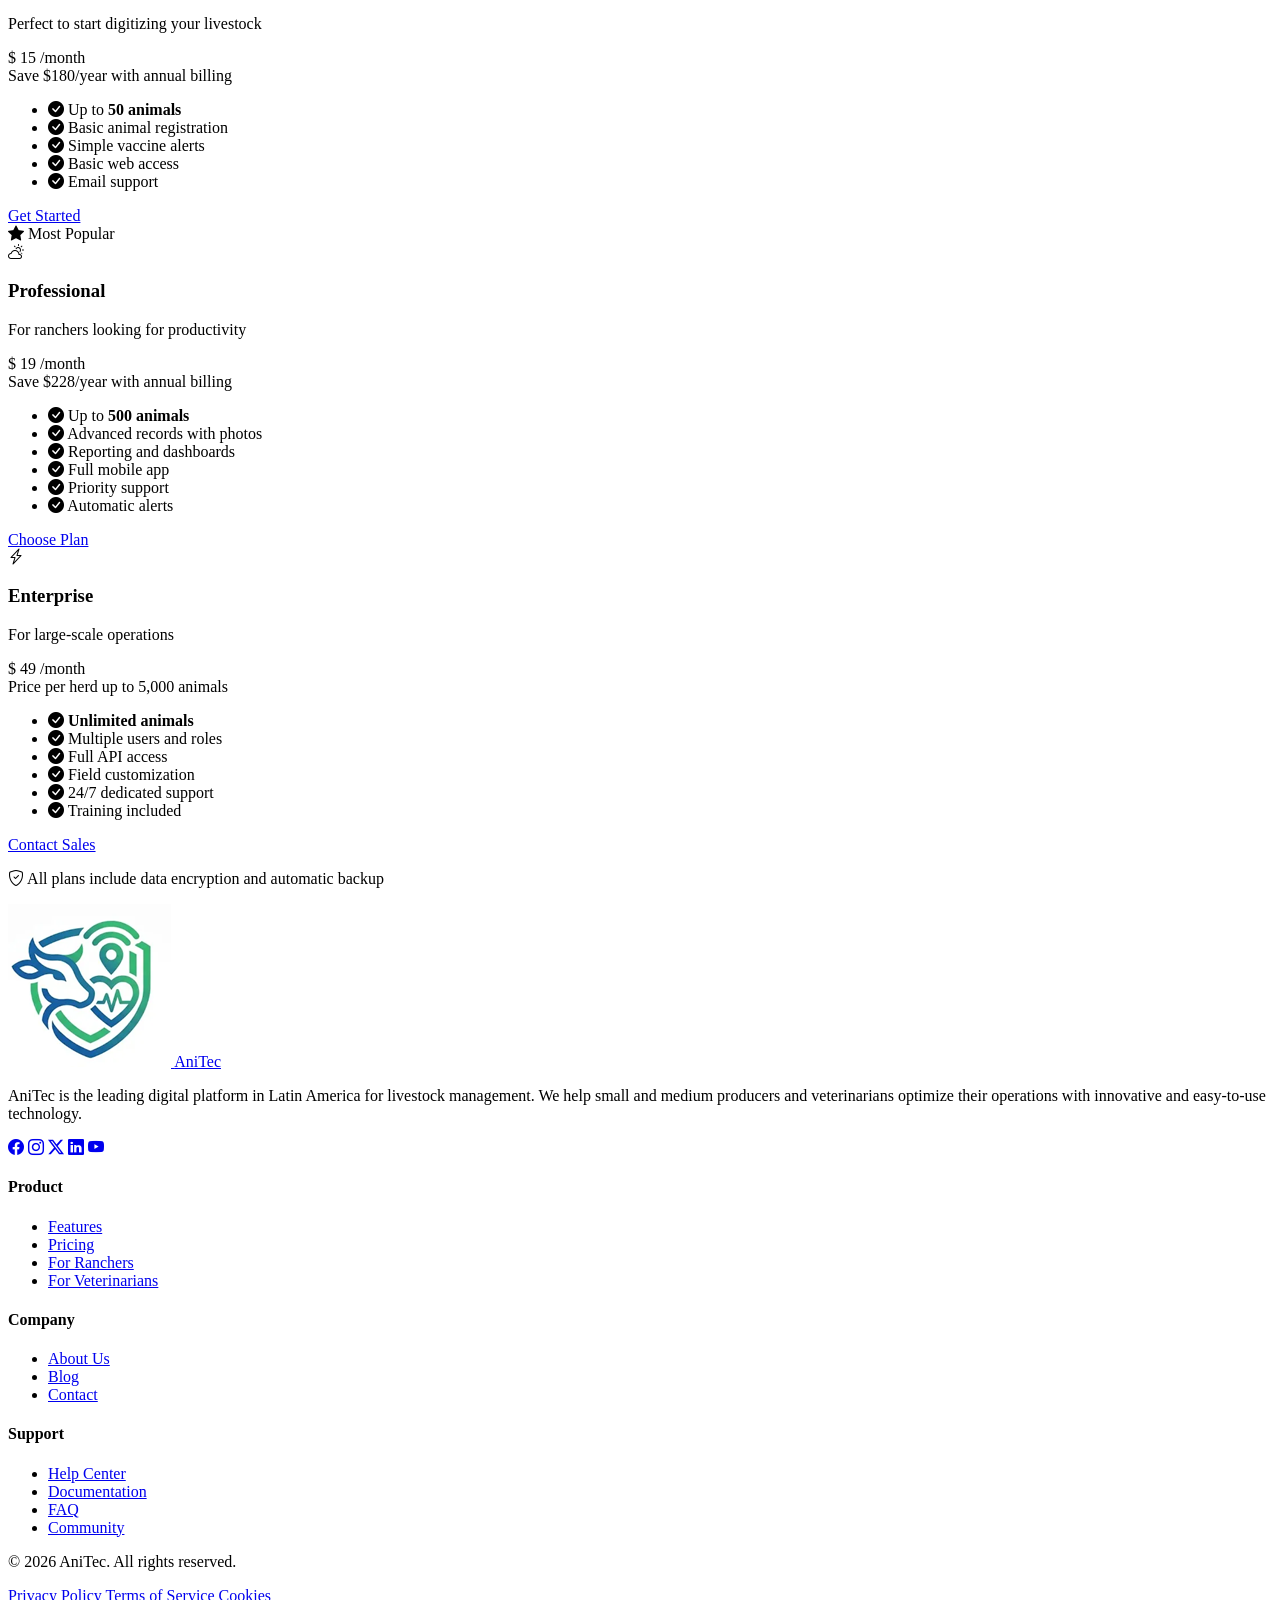
==== commit fe5b0369: "chore: AniTec Landing Initialization!" ====
--- a/index.html
+++ b/index.html
@@ -1,13 +1,703 @@
 <!doctype html>
-<html lang="es">
+<html lang="en" data-page="home">
   <head>
     <meta charset="UTF-8" />
-    <link rel="icon" type="image/svg+xml" href="/favicon.svg" />
     <meta name="viewport" content="width=device-width, initial-scale=1.0" />
-    <title>AniTec Web App</title>
+    <title>AniTec - Digital Platform for Livestock Management</title>
+    <meta name="description" content="AniTec is the leading digital platform in Latin America for livestock management. Manage health, reproduction, and productivity of your herd with innovative technology designed for ranchers and veterinarians." />
+    <meta name="keywords" content="livestock management, rancher platform, AniTec, livestock traceability, digital livestock, animal health, herd control, platform for veterinarians, rural technology, livestock organizer, cattle management, farm management, agricultural technology, agtech" />
+    <meta name="author" content="AniTec" />
+    <meta name="robots" content="index, follow" />
+    <meta name="googlebot" content="index, follow" />
+    <link rel="canonical" href="https://anitec.com/" />
+    
+    <!-- Open Graph / Facebook -->
+    <meta property="og:type" content="website" />
+    <meta property="og:url" content="https://anitec.com/" />
+    <meta property="og:title" content="AniTec - Digital Platform for Livestock Management" />
+    <meta property="og:description" content="AniTec is the leading digital platform in Latin America for livestock management. Manage health, reproduction, and productivity of your herd with innovative technology." />
+    <meta property="og:image" content="https://anitec.com/assets/images/og-image.png" />
+    <meta property="og:site_name" content="AniTec" />
+    
+    <!-- Twitter -->
+    <meta property="twitter:card" content="summary_large_image" />
+    <meta property="twitter:url" content="https://anitec.com/" />
+    <meta property="twitter:title" content="AniTec - Digital Platform for Livestock Management" />
+    <meta property="twitter:description" content="AniTec is the leading digital platform in Latin America for livestock management. Manage health, reproduction, and productivity of your herd with innovative technology." />
+    <meta property="twitter:image" content="https://anitec.com/assets/images/og-image.png" />
+    
+    <!-- Favicons -->
+    <link rel="shortcut icon" href="./assets/images/logo.ico" type="image/x-icon">
+    <link rel="icon" href="./assets/images/logo.png" type="image/png" />
+    <link rel="apple-touch-icon" href="./assets/images/logo.png" />
+    
+    <!-- Theme Color -->
+    <meta name="theme-color" content="#79B267" />
+    <meta name="msapplication-TileColor" content="#79B267" />
+    
+    <!-- Fonts Preconnect -->
+    <link rel="preconnect" href="https://fonts.googleapis.com" />
+    <link rel="preconnect" href="https://fonts.gstatic.com" crossorigin />
+    <link
+      href="https://fonts.googleapis.com/css2?family=Poppins:wght@300;400;500;600;700;800&display=swap"
+      rel="stylesheet"
+    />
+    <link
+      rel="stylesheet"
+      href="https://cdn.jsdelivr.net/npm/bootstrap-icons@1.11.3/font/bootstrap-icons.min.css"
+    />
+
+    <!-- Stylesheet -->
+    <link rel="stylesheet" href="assets/styles/styles.css">
   </head>
   <body>
-    <div id="app"></div>
-    <script type="module" src="/src/main.js"></script>
+    <nav class="navbar">
+      <div class="nav-container">
+        <a href="index.html" class="logo">
+          <img src="assets/images/logo.png" alt="AniTec Logo" />
+          <span class="logo-text">AniTec</span>
+        </a>
+        <ul class="nav-menu">
+          <li><a href="index.html" class="active" data-i18n="nav.home">Home</a></li>
+          <li><a href="assets/pages/about.html" data-i18n="nav.about">About Us</a></li>
+          <li><a href="assets/pages/ranchers.html" data-i18n="nav.ranchers">Ranchers</a></li>
+          <li><a href="assets/pages/veterinarians.html" data-i18n="nav.veterinarians">Veterinarians</a></li>
+          <li><a href="#pricing" data-i18n="nav.pricing">Pricing</a></li>
+        </ul>
+        <div class="nav-actions">
+          <div class="lang-switcher">
+            <button class="lang-btn" id="lang-en" onclick="setLanguage('en')">EN</button>
+            <button class="lang-btn" id="lang-es" onclick="setLanguage('es')">ES</button>
+          </div>
+            <a href="https://anitec-12206.web.app/" target="_blank" rel="noreferrer" class="btn btn-success btn-sm" data-i18n="nav.startFree">Get Started</a>
+          <button class="mobile-menu-btn">
+            <i class="bi bi-list"></i>
+          </button>
+        </div>
+      </div>
+    </nav>
+
+    <div class="mobile-menu-overlay"></div>
+    <div class="mobile-menu">
+      <div class="mobile-menu-header">
+        <span
+          style="
+            font-weight: 700;
+            font-size: 1.2rem;
+            color: var(--primary-brown);
+          "
+          data-i18n="nav.menu">Menu</span
+        >
+        <button class="mobile-menu-close">
+          <i class="bi bi-x-lg"></i>
+        </button>
+      </div>
+      <ul class="mobile-menu-links">
+        <li><a href="index.html" data-i18n="nav.home">Home</a></li>
+        <li><a href="assets/pages/about.html" data-i18n="nav.about">About Us</a></li>
+        <li><a href="assets/pages/ranchers.html" data-i18n="nav.ranchers">Ranchers</a></li>
+        <li><a href="assets/pages/veterinarians.html" data-i18n="nav.veterinarians">Veterinarians</a></li>
+        <li><a href="#pricing" data-i18n="nav.pricing">Pricing</a></li>
+      </ul>
+      <div class="mobile-menu-cta">
+        <a href="#pricing" class="btn btn-success" data-i18n="nav.startFree">Get Started</a>
+      </div>
+      <div class="mobile-lang-switcher">
+        <button class="lang-btn" id="mobile-lang-en" onclick="setLanguage('en')">EN</button>
+        <button class="lang-btn" id="mobile-lang-es" onclick="setLanguage('es')">ES</button>
+      </div>
+    </div>
+
+    <section class="hero">
+      <div class="container">
+        <div class="hero-content">
+          <div class="hero-text">
+            <div class="hero-badge">
+              <i class="bi bi-check-circle-fill"></i>
+              <span data-i18n="hero.badge">+500 Ranchers and 120 Veterinarians trust us</span>
+            </div>
+            <h1 class="hero-title">
+              <span data-i18n="hero.title1">Manage your </span><span data-i18n="hero.title2" class="highlight">Livestock</span><span data-i18n="hero.title3"> with Innovative Technology</span>
+            </h1>
+            <p class="hero-description" data-i18n="hero.description">
+              AniTec is the digital platform that will transform the way you
+              manage your livestock. Control the health, reproduction and
+              productivity of your herd from anywhere, with tools designed
+              specifically for <strong>ranchers</strong> and
+              <strong>veterinarians</strong>.
+            </p>
+            <div class="hero-buttons">
+              <a href="https://anitec-12206.web.app/" target="_blank" rel="noreferrer" class="btn btn-success">
+                <i class="bi bi-rocket-takeoff"></i>
+                <span data-i18n="hero.tryFree">View Plans</span>
+              </a>
+              <a href="#features" class="btn btn-secondary">
+                <i class="bi bi-play-circle"></i>
+                <span data-i18n="hero.learnMore">Learn More</span>
+              </a>
+            </div>
+            <div class="hero-stats">
+              <div class="stat-item">
+                <div class="stat-number">+500</div>
+                <div class="stat-label" data-i18n="hero.stat1">Ranchers</div>
+              </div>
+              <div class="stat-item">
+                <div class="stat-number">+120</div>
+                <div class="stat-label" data-i18n="hero.stat2">Veterinarians</div>
+              </div>
+              <div class="stat-item">
+                <div class="stat-number">+5,000</div>
+                <div class="stat-label" data-i18n="hero.stat3">Registered Animals</div>
+              </div>
+            </div>
+          </div>
+          <div class="hero-image-wrapper">
+            <img
+              src="assets/images/home/hero-section.png"
+              alt="AniTec Dashboard"
+              class="hero-image"
+            />
+            <div class="hero-floating-card hero-floating-card-1">
+              <div class="floating-icon green">
+                <i class="bi bi-check-lg"></i>
+              </div>
+              <div class="floating-text">
+                <h4 data-i18n="hero.statsAd1" >Successful Registration</h4>
+                <p data-i18n="hero.statsAd2" >Animal registered</p>
+              </div>
+            </div>
+            <div class="hero-floating-card hero-floating-card-2">
+              <div class="floating-icon brown">
+                <i class="bi bi-graph-up-arrow"></i>
+              </div>
+              <div class="floating-text">
+                <h4 data-i18n="hero.statsAd3" >Productivity</h4>
+                <p data-i18n="hero.statsAd4" >+25% this month</p>
+              </div>
+            </div>
+          </div>
+        </div>
+      </div>
+    </section>
+
+    <section class="segments" id="segments">
+      <div class="container">
+        <div class="section-header">
+          <span class="section-subtitle">
+            <i class="bi bi-people"></i>
+            <span data-i18n="segments.subtitle">Targeted to Two Segments</span>
+          </span>
+          <h2 class="section-title" data-i18n="segments.title">Designed for Ranchers and Veterinarians</h2>
+          <p class="section-description" data-i18n="segments.description">
+            AniTec addresses the specific needs of each segment in the livestock
+            sector.
+          </p>
+        </div>
+        <div class="segments-grid">
+          <div class="segment-card">
+            <div class="segment-image">
+              <img src="assets/images/home/rancher.png" alt="Rancher" />
+            </div>
+            <h3 class="segment-title" data-i18n="segments.ranchersTitle">Ranchers</h3>
+            <p class="segment-description" data-i18n="segments.ranchersDesc">
+              Small and medium producers who need to digitize herd management,
+              from animal registration to economic control.
+            </p>
+            <a href="assets/pages/ranchers.html" class="btn btn-secondary">
+              <span data-i18n="segments.viewBenefits">View Benefits</span> <i class="bi bi-arrow-right"></i>
+            </a>
+          </div>
+          <div class="segment-card">
+            <div class="segment-image">
+              <img
+                src="assets/images/home/veterinarian.png"
+                alt="Veterinarian"
+              />
+            </div>
+            <h3 class="segment-title" data-i18n="segments.vetsTitle">Veterinarians</h3>
+            <p class="segment-description" data-i18n="segments.vetsDesc">
+              Animal health professionals who need to manage the clinical
+              history of their patients and coordinate with ranchers.
+            </p>
+            <a href="assets/pages/veterinarians.html" class="btn btn-secondary">
+              <span data-i18n="segments.viewBenefits">View Benefits</span> <i class="bi bi-arrow-right"></i>
+            </a>
+          </div>
+        </div>
+      </div>
+    </section>
+
+    <section class="metrics" id="metrics">
+      <div class="container">
+        <div class="section-header">
+          <span class="section-subtitle">
+            <i class="bi bi-graph-up"></i>
+            <span data-i18n="metrics.subtitle">Results That Speak</span>
+          </span>
+          <h2 class="section-title" data-i18n="metrics.title">AniTec's Impact</h2>
+          <p class="section-description" data-i18n="metrics.description">
+            Join hundreds of producers who are already transforming their
+            livestock management.
+          </p>
+        </div>
+        <div class="metrics-grid">
+          <div class="metric-card">
+            <div class="metric-icon">
+              <i class="bi bi-file-earmark-check"></i>
+            </div>
+            <div class="metric-number">85%</div>
+            <div class="metric-label" data-i18n="metrics.label1">Less Information Lost</div>
+            <p class="metric-description" data-i18n="metrics.desc1">
+              Digitize all your records and never lose important data again.
+            </p>
+          </div>
+          <div class="metric-card">
+            <div class="metric-icon">
+              <i class="bi bi-clock-history"></i>
+            </div>
+            <div class="metric-number">2h</div>
+            <div class="metric-label" data-i18n="metrics.label2">Daily Time Saved</div>
+            <p class="metric-description" data-i18n="metrics.desc2">
+              Stop searching in notebooks. Find everything in seconds.
+            </p>
+          </div>
+          <div class="metric-card">
+            <div class="metric-icon">
+              <i class="bi bi-graph-up-arrow"></i>
+            </div>
+            <div class="metric-number">30%</div>
+            <div class="metric-label" data-i18n="metrics.label3">More Productivity</div>
+            <p class="metric-description" data-i18n="metrics.desc3">
+              Automatic alerts that help you prevent losses.
+            </p>
+          </div>
+          <div class="metric-card">
+            <div class="metric-icon">
+              <i class="bi bi-shield-check"></i>
+            </div>
+            <div class="metric-number">100%</div>
+            <div class="metric-label" data-i18n="metrics.label4">Complete Traceability</div>
+            <p class="metric-description" data-i18n="metrics.desc4">
+              Complies with regulations and access better markets.
+            </p>
+          </div>
+        </div>
+        <div class="metrics-footer">
+          <div class="metrics-stat">
+            <span class="metrics-stat-number">+500</span>
+            <span class="metrics-stat-label" data-i18n="metrics.stat1">Ranchers<br />trust AniTec</span>
+          </div>
+          <div class="metrics-stat">
+            <span class="metrics-stat-number">+120</span>
+            <span class="metrics-stat-label" data-i18n="metrics.stat2"
+              >Veterinarians<br />use the platform</span
+            >
+          </div>
+          <div class="metrics-stat">
+            <span class="metrics-stat-number">+5,000</span>
+            <span class="metrics-stat-label" data-i18n="metrics.stat3">Animals<br />registered</span>
+          </div>
+          <div class="metrics-stat">
+            <span class="metrics-stat-number">99%</span>
+            <span class="metrics-stat-label" data-i18n="metrics.stat4">User Satisfaction</span>
+          </div>
+        </div>
+      </div>
+    </section>
+
+    <section class="features" id="features">
+      <div class="container">
+        <div class="section-header">
+          <span class="section-subtitle">
+            <i class="bi bi-stars"></i>
+            <span data-i18n="features.subtitle">Key Features</span>
+          </span>
+          <h2 class="section-title" data-i18n="features.title">
+            Everything you need to manage your livestock
+          </h2>
+          <p class="section-description" data-i18n="features.description">
+            A complete platform with tools designed to optimize every aspect of
+            your livestock management.
+          </p>
+        </div>
+        <div class="features-grid">
+          <div class="feature-card">
+            <div class="feature-icon">
+              <i class="bi bi-heart-pulse"></i>
+            </div>
+            <h3 class="feature-title" data-i18n="features.healthTitle">Health Control</h3>
+            <p class="feature-description" data-i18n="features.healthDesc">
+              Register and control all vaccinations, treatments and health
+              events of your livestock. Receive automatic alerts to keep your
+              herd healthy and protected.
+            </p>
+          </div>
+          <div class="feature-card">
+            <div class="feature-icon">
+              <i class="bi bi-bag-heart"></i>
+            </div>
+            <h3 class="feature-title" data-i18n="features.reproTitle">Reproduction</h3>
+            <p class="feature-description" data-i18n="features.reproDesc">
+              Control the reproductive cycle of your livestock, register births,
+              mating and weaning. Optimize your herd genetics with genealogy
+              tracking tools.
+            </p>
+          </div>
+          <div class="feature-card">
+            <div class="feature-icon">
+              <i class="bi bi-cash-stack"></i>
+            </div>
+            <h3 class="feature-title" data-i18n="features.economicTitle">Economic Management</h3>
+            <p class="feature-description" data-i18n="features.economicDesc">
+              Control your expenses and earnings. Generate detailed economic
+              reports to make informed decisions about the profitability of your
+              livestock business.
+            </p>
+          </div>
+          <div class="feature-card">
+            <div class="feature-icon">
+              <i class="bi bi-qr-code"></i>
+            </div>
+            <h3 class="feature-title" data-i18n="features.traceTitle">Traceability</h3>
+            <p class="feature-description" data-i18n="features.traceDesc">
+              Each animal has its complete history. Identify via QR or unique
+              code to maintain full traceability from birth to sale.
+            </p>
+          </div>
+          <div class="feature-card">
+            <div class="feature-icon">
+              <i class="bi bi-bell"></i>
+            </div>
+            <h3 class="feature-title" data-i18n="features.alertsTitle">Smart Alerts</h3>
+            <p class="feature-description" data-i18n="features.alertsDesc">
+              Receive automatic notifications about upcoming vaccinations,
+              expected births and any important event directly on your phone.
+            </p>
+          </div>
+          <div class="feature-card">
+            <div class="feature-icon">
+              <i class="bi bi-phone"></i>
+            </div>
+            <h3 class="feature-title" data-i18n="features.mobileTitle">Mobile Access</h3>
+            <p class="feature-description" data-i18n="features.mobileDesc">
+              Access your platform from your phone or tablet anywhere. Works
+              offline where coverage is limited.
+            </p>
+          </div>
+        </div>
+      </div>
+    </section>
+
+    <section class="how-it-works" id="how-it-works">
+      <div class="container">
+        <div class="section-header">
+          <span class="section-subtitle">
+            <i class="bi bi-rocket-takeoff"></i>
+            <span data-i18n="howItWorks.subtitle">Get Started Today</span>
+          </span>
+          <h2 class="section-title" data-i18n="howItWorks.title">
+            Get started in minutes, no complications
+          </h2>
+          <p class="section-description" data-i18n="howItWorks.description">
+            You don't need to be a tech expert. Our interface is so easy that
+            you'll have everything digitized in no time.
+          </p>
+        </div>
+        <div class="steps-grid">
+          <div class="step-card">
+            <div class="step-number">01</div>
+            <div class="step-content">
+              <div class="step-icon">
+                <i class="bi bi-person-add"></i>
+              </div>
+              <h3 class="step-title" data-i18n="howItWorks.step1Title">Create Your Account</h3>
+              <p class="step-description" data-i18n="howItWorks.step1Desc">
+                Register with your email in less than 2 minutes. No credit card
+                required.
+              </p>
+            </div>
+            <div class="step-arrow">
+              <i class="bi bi-arrow-right"></i>
+            </div>
+          </div>
+          <div class="step-card">
+            <div class="step-number">02</div>
+            <div class="step-content">
+              <div class="step-icon">
+                <i class="bi bi-house"></i>
+              </div>
+              <h3 class="step-title" data-i18n="howItWorks.step2Title">Add Your Livestock</h3>
+              <p class="step-description" data-i18n="howItWorks.step2Desc">
+                Register each animal one by one or import data if you already
+                have it in Excel.
+              </p>
+            </div>
+            <div class="step-arrow">
+              <i class="bi bi-arrow-right"></i>
+            </div>
+          </div>
+          <div class="step-card">
+            <div class="step-number">03</div>
+            <div class="step-content">
+              <div class="step-icon">
+                <i class="bi bi-calendar-check"></i>
+              </div>
+              <h3 class="step-title" data-i18n="howItWorks.step3Title">Enable Alerts</h3>
+              <p class="step-description" data-i18n="howItWorks.step3Desc">
+                Set reminders for vaccinations, births and treatments.
+              </p>
+            </div>
+            <div class="step-arrow">
+              <i class="bi bi-arrow-right"></i>
+            </div>
+          </div>
+          <div class="step-card">
+            <div class="step-number">04</div>
+            <div class="step-content">
+              <div class="step-icon">
+                <i class="bi bi-graph-up"></i>
+              </div>
+              <h3 class="step-title" data-i18n="howItWorks.step4Title">Ready! Let's Grow</h3>
+              <p class="step-description" data-i18n="howItWorks.step4Desc">
+                Receive reports and metrics to make better decisions.
+              </p>
+            </div>
+            <div class="step-check">
+              <i class="bi bi-check-circle-fill"></i>
+            </div>
+          </div>
+        </div>
+        <div class="how-it-works-cta">
+          <div class="how-it-works-cta-content">
+            <i class="bi bi-lightning-charge"></i>
+            <div>
+              <h4 data-i18n="howItWorks.ctaTitle">Get Started Now</h4>
+              <p data-i18n="howItWorks.ctaDesc">Set up in minutes. Cancel anytime.</p>
+            </div>
+            <a href="https://anitec-12206.web.app/" target="_blank" rel="noreferrer" class="btn btn-success" data-i18n="howItWorks.ctaTitle">Get Started Now</a>
+          </div>
+        </div>
+      </div>
+    </section>
+
+    <section class="pricing" id="pricing">
+      <div class="container">
+        <div class="section-header">
+          <span class="section-subtitle">
+            <i class="bi bi-tag"></i>
+            <span data-i18n="pricing.subtitle">Flexible Plans</span>
+          </span>
+          <h2 class="section-title" data-i18n="pricing.title">Choose the ideal plan for you</h2>
+          <p class="section-description" data-i18n="pricing.description">
+            No hidden costs. Cancel anytime.
+          </p>
+        </div>
+        <div class="pricing-grid">
+          <div class="pricing-card">
+            <div class="pricing-header">
+              <div class="pricing-icon">
+                <i class="bi bi-sun"></i>
+              </div>
+              <h3 class="pricing-title" data-i18n="pricing.basic">Basic</h3>
+              <p class="pricing-description" data-i18n="pricing.basicDesc">
+                Perfect to start digitizing your livestock
+              </p>
+            </div>
+            <div class="pricing-price">
+              <span class="currency">$</span>
+              <span class="amount">15</span>
+              <span class="period" data-i18n="pricing.period">/month</span>
+            </div>
+            <span class="pricing-price-note" data-i18n="pricing.freeForever">Save $180/year with annual billing</span>
+            <ul class="pricing-features">
+              <li>
+                <i class="bi bi-check-circle-fill"></i>
+                <span data-i18n="pricing.upTo50">Up to <strong>50 animals</strong></span>
+              </li>
+              <li>
+                <i class="bi bi-check-circle-fill"></i>
+                <span data-i18n="pricing.basicReg">Basic animal registration</span>
+              </li>
+              <li>
+                <i class="bi bi-check-circle-fill"></i>
+                <span data-i18n="pricing.simpleAlerts">Simple vaccine alerts</span>
+              </li>
+              <li>
+                <i class="bi bi-check-circle-fill"></i>
+                <span data-i18n="pricing.basicWeb">Basic web access</span>
+              </li>
+              <li>
+                <i class="bi bi-check-circle-fill"></i>
+                <span data-i18n="pricing.emailSupport">Email support</span>
+              </li>
+            </ul>
+            <a href="https://anitec-12206.web.app/" target="_blank" rel="noreferrer" class="btn btn-outline pricing-btn" data-i18n="pricing.startFree">Get Started</a>
+          </div>
+          <div class="pricing-card featured">
+            <div class="pricing-badge">
+              <i class="bi bi-star-fill"></i>
+              <span data-i18n="pricing.mostPopular">Most Popular</span>
+            </div>
+            <div class="pricing-header">
+              <div class="pricing-icon">
+                <i class="bi bi-cloud-sun"></i>
+              </div>
+              <h3 class="pricing-title" data-i18n="pricing.professional">Professional</h3>
+              <p class="pricing-description" data-i18n="pricing.profDesc">
+                For ranchers looking for productivity
+              </p>
+            </div>
+            <div class="pricing-price">
+              <span class="currency">$</span>
+              <span class="amount">19</span>
+              <span class="period" data-i18n="pricing.period">/month</span>
+            </div>
+            <span class="pricing-price-note" data-i18n="pricing.save"
+              >Save $228/year with annual billing</span
+            >
+            <ul class="pricing-features">
+              <li>
+                <i class="bi bi-check-circle-fill"></i>
+                <span data-i18n="pricing.upTo500">Up to <strong>500 animals</strong></span>
+              </li>
+              <li>
+                <i class="bi bi-check-circle-fill"></i>
+                <span data-i18n="pricing.advancedReg">Advanced records with photos</span>
+              </li>
+              <li>
+                <i class="bi bi-check-circle-fill"></i>
+                <span data-i18n="pricing.reports">Reporting and dashboards</span>
+              </li>
+              <li>
+                <i class="bi bi-check-circle-fill"></i>
+                <span data-i18n="pricing.fullMobile">Full mobile app</span>
+              </li>
+              <li>
+                <i class="bi bi-check-circle-fill"></i>
+                <span data-i18n="pricing.prioritySupport">Priority support</span>
+              </li>
+              <li>
+                <i class="bi bi-check-circle-fill"></i>
+                <span data-i18n="pricing.autoAlerts">Automatic alerts</span>
+              </li>
+            </ul>
+            <a href="https://anitec-12206.web.app/" target="_blank" rel="noreferrer" class="btn btn-success pricing-btn" data-i18n="pricing.choosePlan">Choose Plan</a>
+          </div>
+          <div class="pricing-card">
+            <div class="pricing-header">
+              <div class="pricing-icon">
+                <i class="bi bi-lightning-charge"></i>
+              </div>
+              <h3 class="pricing-title" data-i18n="pricing.enterprise">Enterprise</h3>
+              <p class="pricing-description" data-i18n="pricing.entDesc">For large-scale operations</p>
+            </div>
+            <div class="pricing-price">
+              <span class="currency">$</span>
+              <span class="amount">49</span>
+              <span class="period" data-i18n="pricing.period">/month</span>
+            </div>
+            <span class="pricing-price-note" data-i18n="pricing.perHerd"
+              >Price per herd up to 5,000 animals</span
+            >
+            <ul class="pricing-features">
+              <li>
+                <i class="bi bi-check-circle-fill"></i>
+                <span data-i18n="pricing.unlimited"><strong>Unlimited animals</strong></span>
+              </li>
+              <li>
+                <i class="bi bi-check-circle-fill"></i>
+                <span data-i18n="pricing.multiUser">Multiple users and roles</span>
+              </li>
+              <li>
+                <i class="bi bi-check-circle-fill"></i>
+                <span data-i18n="pricing.apiAccess">Full API access</span>
+              </li>
+              <li>
+                <i class="bi bi-check-circle-fill"></i>
+                <span data-i18n="pricing.customization">Field customization</span>
+              </li>
+              <li>
+                <i class="bi bi-check-circle-fill"></i>
+                <span data-i18n="pricing.support24_7">24/7 dedicated support</span>
+              </li>
+              <li>
+                <i class="bi bi-check-circle-fill"></i>
+                <span data-i18n="pricing.training">Training included</span>
+              </li>
+            </ul>
+            <a href="https://anitec-12206.web.app/" target="_blank" rel="noreferrer" class="btn btn-outline pricing-btn" data-i18n="pricing.contactSales">Contact Sales</a>
+          </div>
+        </div>
+        <div class="pricing-footer">
+          <p data-i18n="pricing.encryption">
+            <i class="bi bi-shield-check"></i>
+            All plans include data encryption and automatic backup
+          </p>
+        </div>
+      </div>
+    </section>
+
+    <footer id="contact">
+      <div class="container">
+        <div class="footer-grid">
+          <div class="footer-about">
+            <a href="index.html" class="logo">
+              <img src="assets/images/logo.png" alt="AniTec Logo" />
+              <span class="logo-text">AniTec</span>
+            </a>
+            <p class="footer-description" data-i18n="footer.desc">
+              AniTec is the leading digital platform in Latin America for
+              livestock management. We help small and medium producers and
+              veterinarians optimize their operations with innovative and
+              easy-to-use technology.
+            </p>
+            <div class="footer-social">
+              <a href="#"><i class="bi bi-facebook"></i></a>
+              <a href="#"><i class="bi bi-instagram"></i></a>
+              <a href="#"><i class="bi bi-twitter-x"></i></a>
+              <a href="#"><i class="bi bi-linkedin"></i></a>
+              <a href="#"><i class="bi bi-youtube"></i></a>
+            </div>
+          </div>
+          <div class="footer-column">
+            <h4 class="footer-title" data-i18n="footer.product">Product</h4>
+            <ul class="footer-links">
+              <li><a href="#features" data-i18n="footer.features">Features</a></li>
+              <li><a href="#pricing" data-i18n="footer.pricing">Pricing</a></li>
+              <li><a href="assets/pages/ranchers.html" data-i18n="footer.forRanchers">For Ranchers</a></li>
+              <li><a href="assets/pages/veterinarians.html" data-i18n="footer.forVets">For Veterinarians</a></li>
+            </ul>
+          </div>
+          <div class="footer-column">
+            <h4 class="footer-title" data-i18n="footer.company">Company</h4>
+            <ul class="footer-links">
+              <li><a href="assets/pages/about.html" data-i18n="footer.about">About Us</a></li>
+              <li><a href="#" data-i18n="footer.blog">Blog</a></li>
+              <li><a href="#contact" data-i18n="footer.contact">Contact</a></li>
+            </ul>
+          </div>
+          <div class="footer-column">
+            <h4 class="footer-title" data-i18n="footer.support">Support</h4>
+            <ul class="footer-links">
+              <li><a href="#" data-i18n="footer.helpCenter">Help Center</a></li>
+              <li><a href="#" data-i18n="footer.documentation">Documentation</a></li>
+              <li><a href="#" data-i18n="footer.faq">FAQ</a></li>
+              <li><a href="#" data-i18n="footer.community">Community</a></li>
+            </ul>
+          </div>
+        </div>
+        <div class="footer-bottom">
+          <p class="footer-copyright" data-i18n="footer.copyright">© 2026 AniTec. All rights reserved.</p>
+          <div class="footer-legal">
+            <a href="#" data-i18n="footer.privacy">Privacy Policy</a>
+            <a href="#" data-i18n="footer.terms">Terms of Service</a>
+            <a href="#" data-i18n="footer.cookies">Cookies</a>
+          </div>
+        </div>
+      </div>
+    </footer>
+
+    <script src="assets/scripts/i18n.js"></script>
+    <script src="assets/scripts/script.js"></script>
   </body>
 </html>
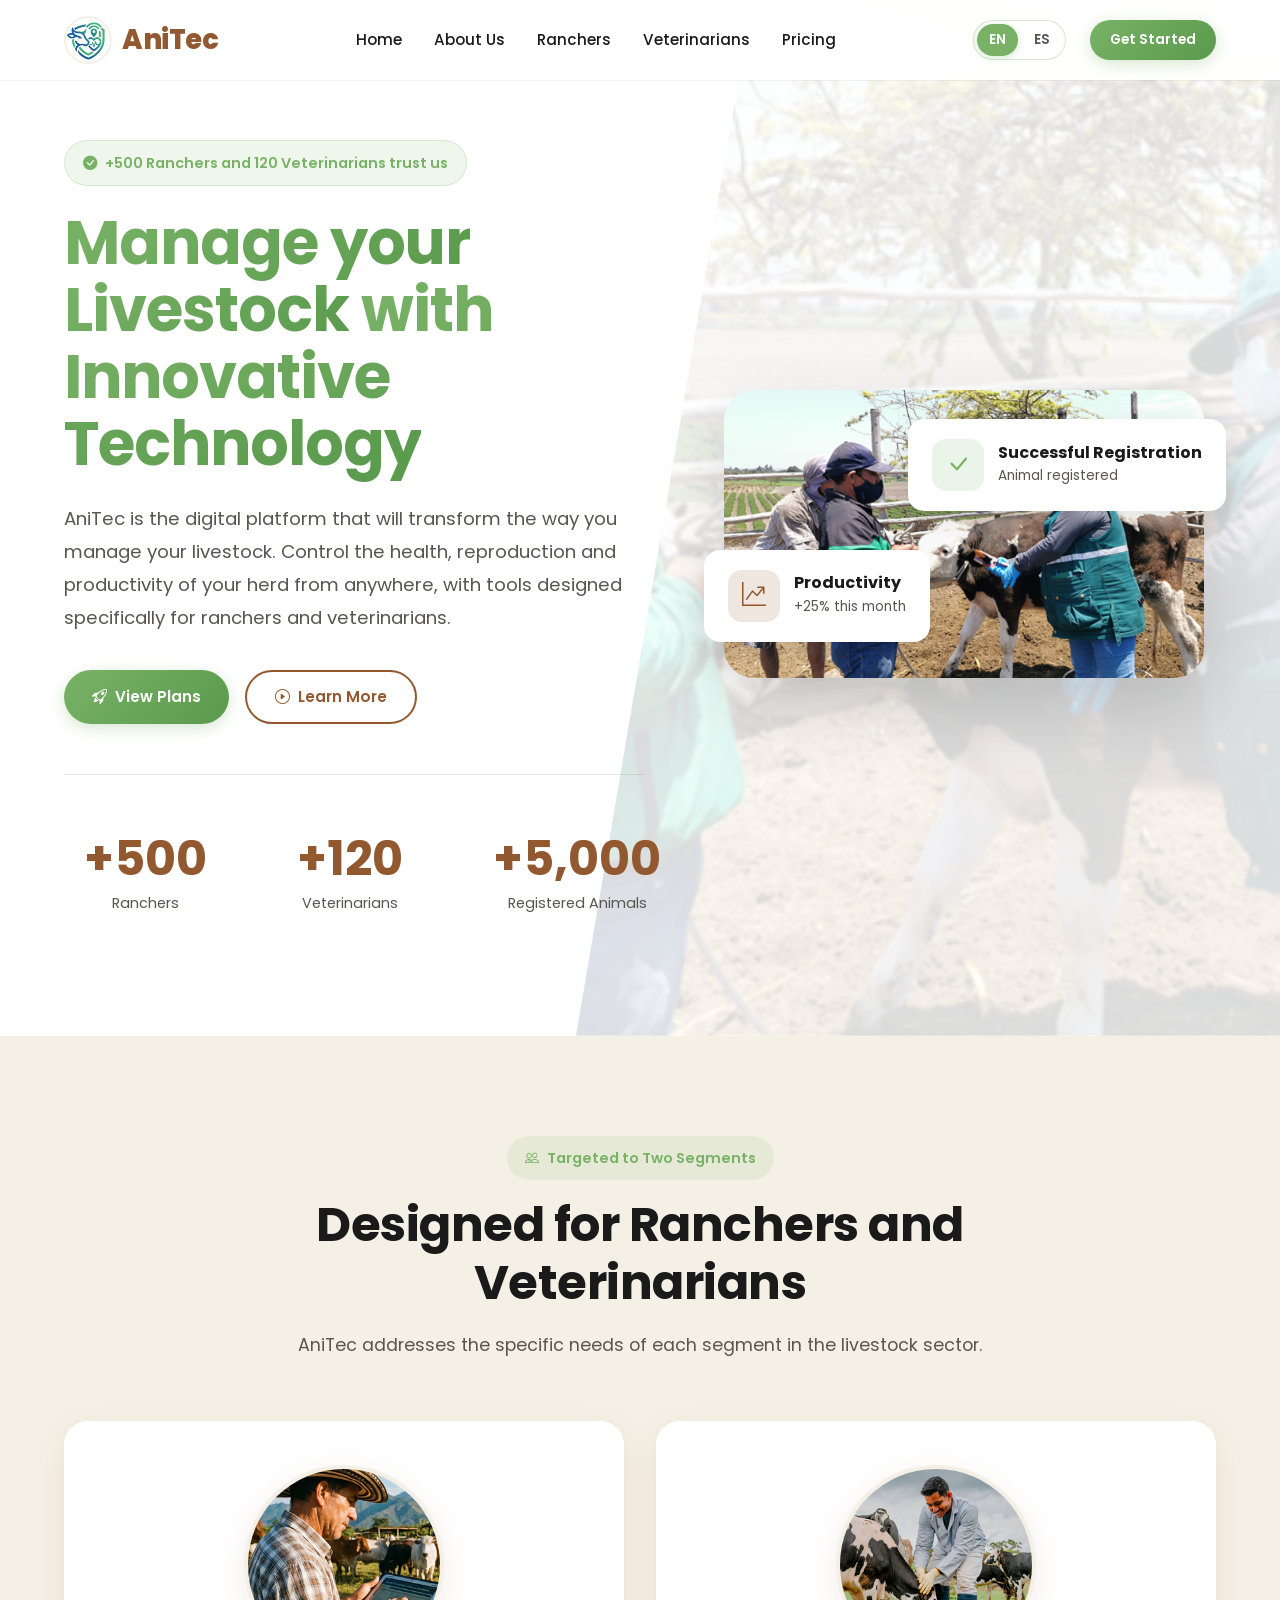
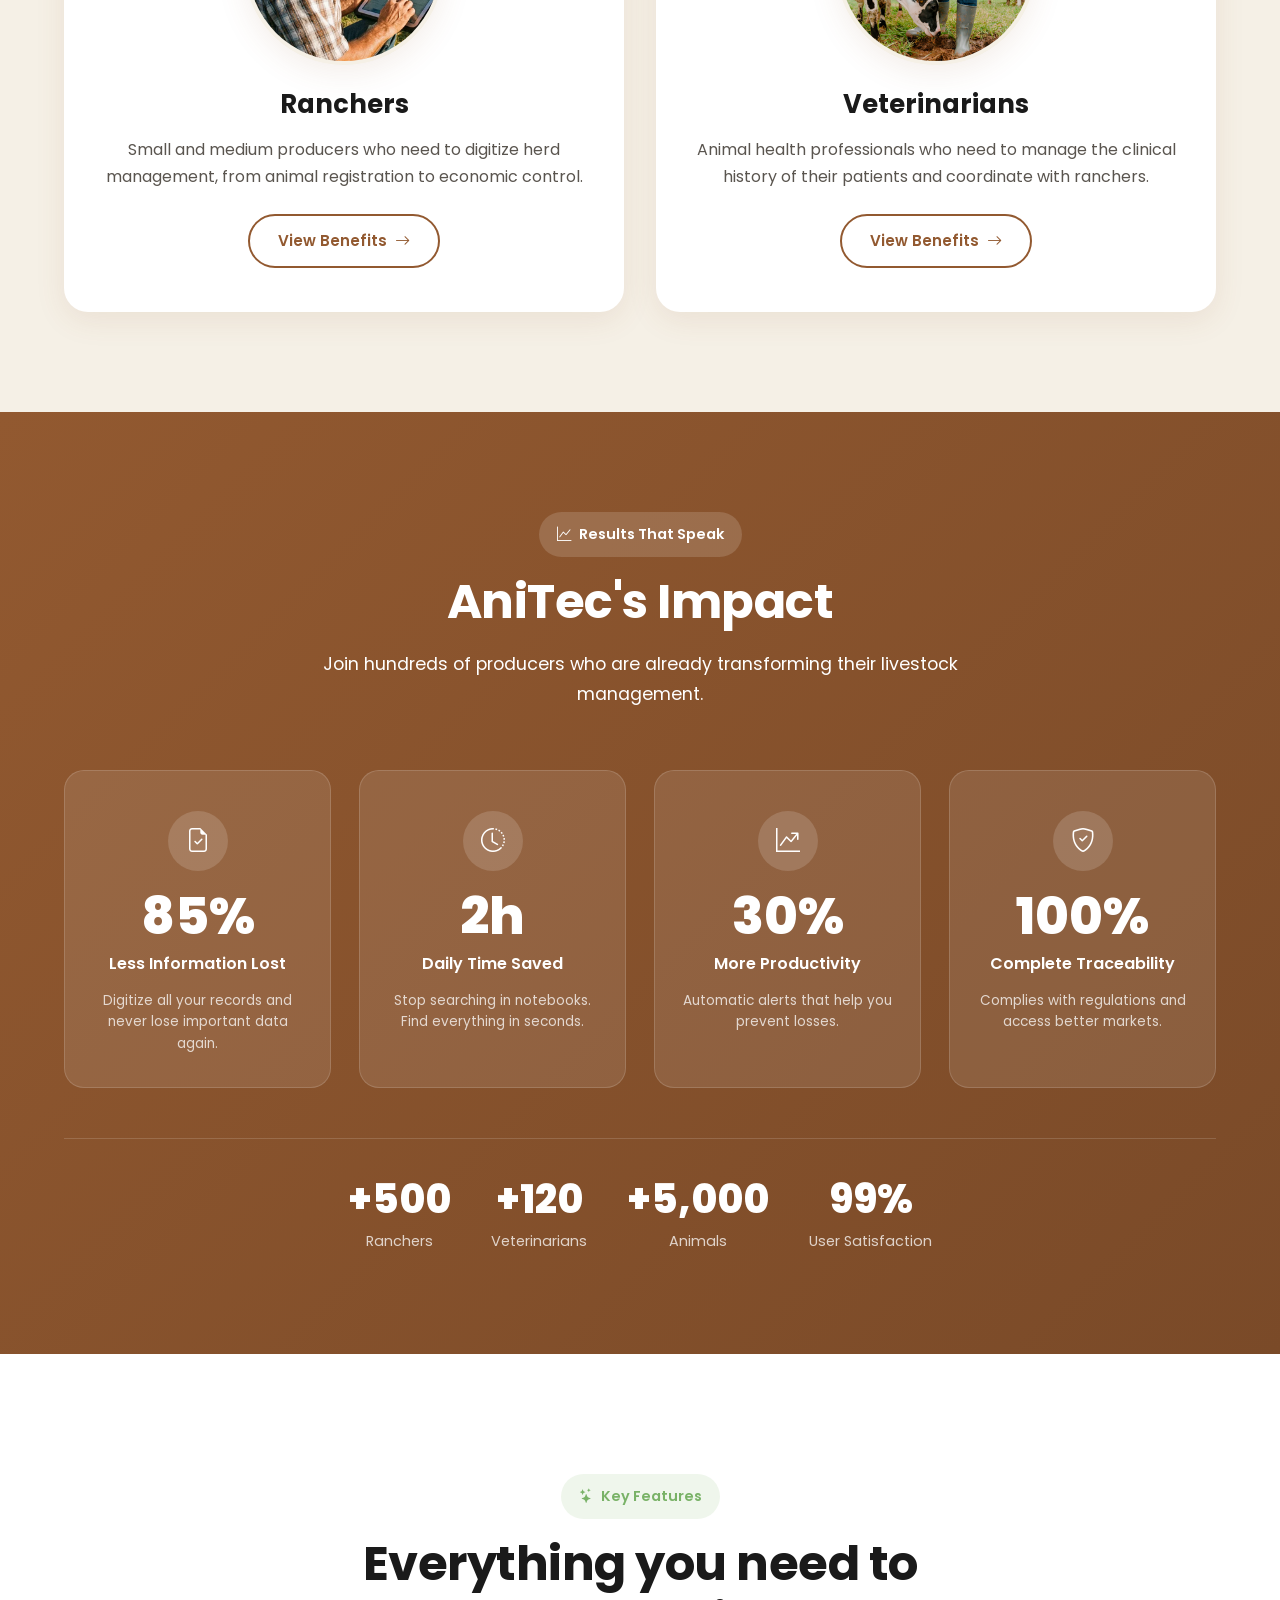
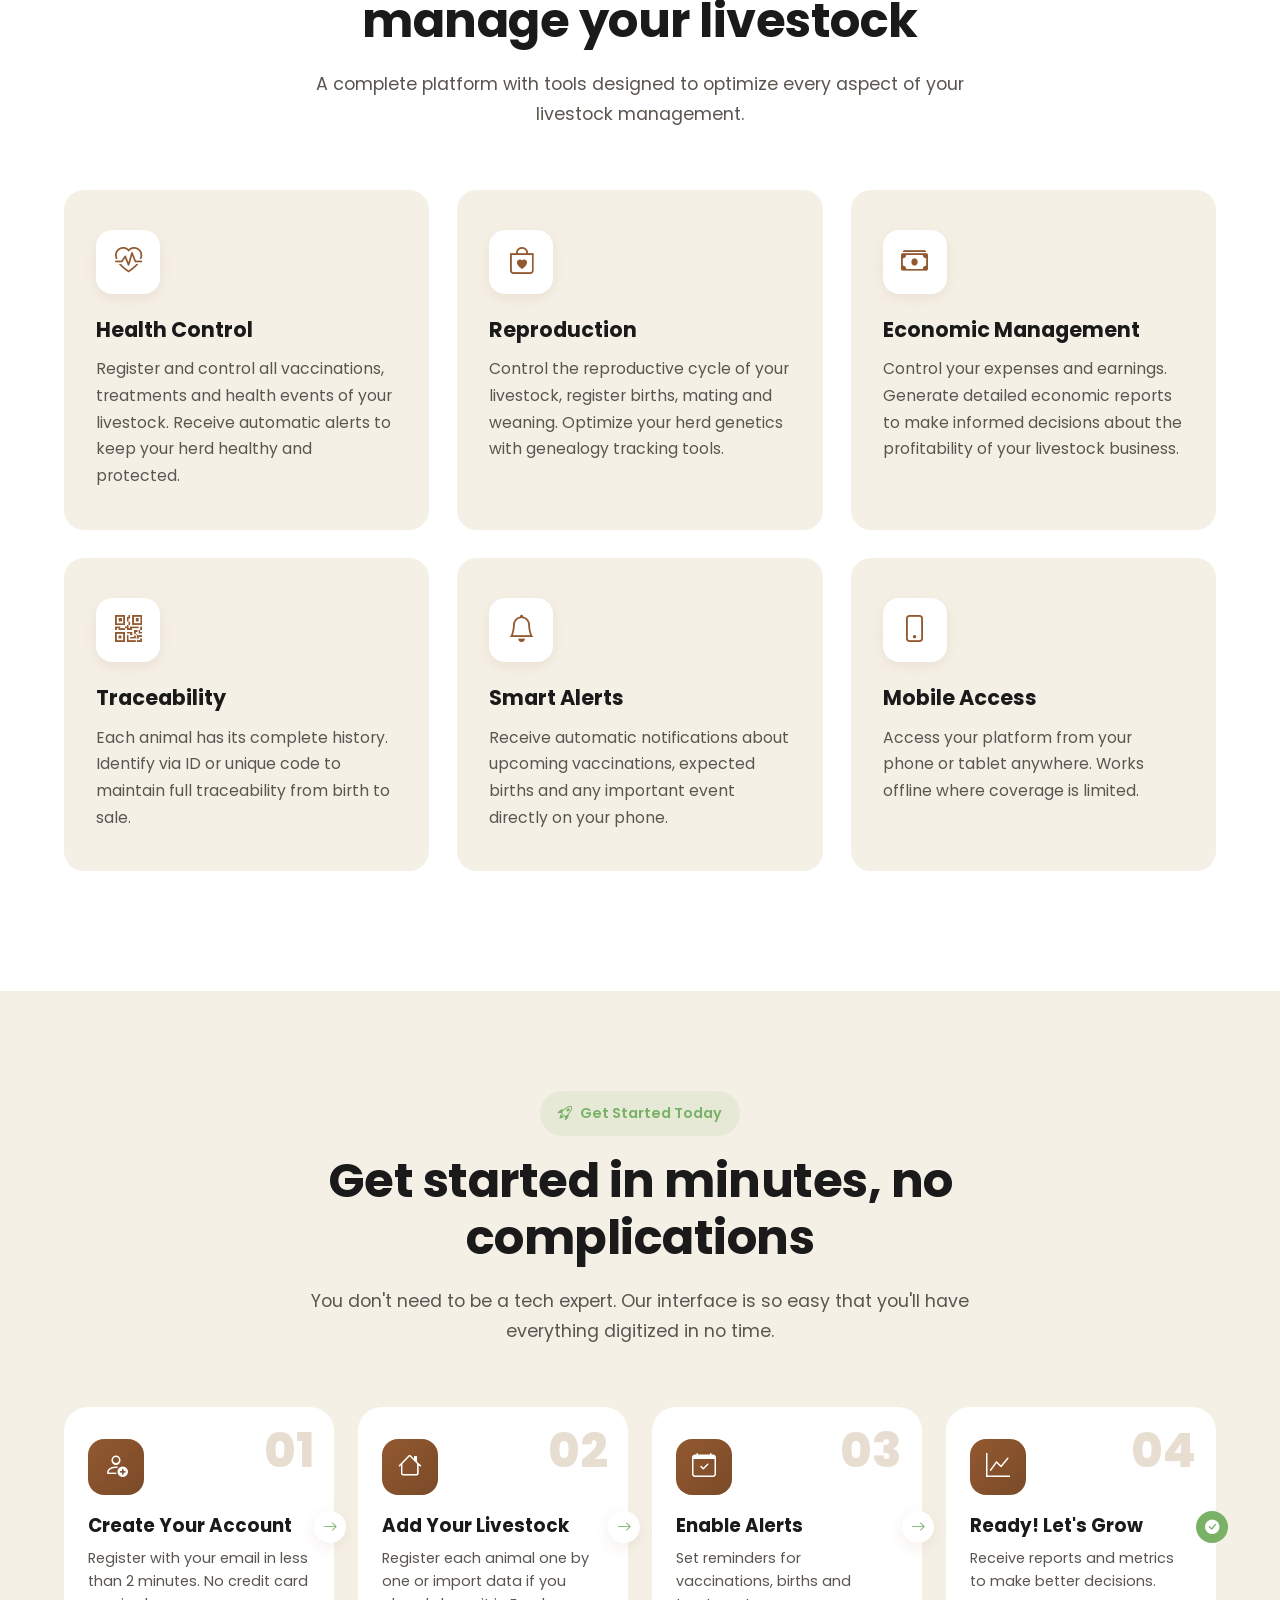
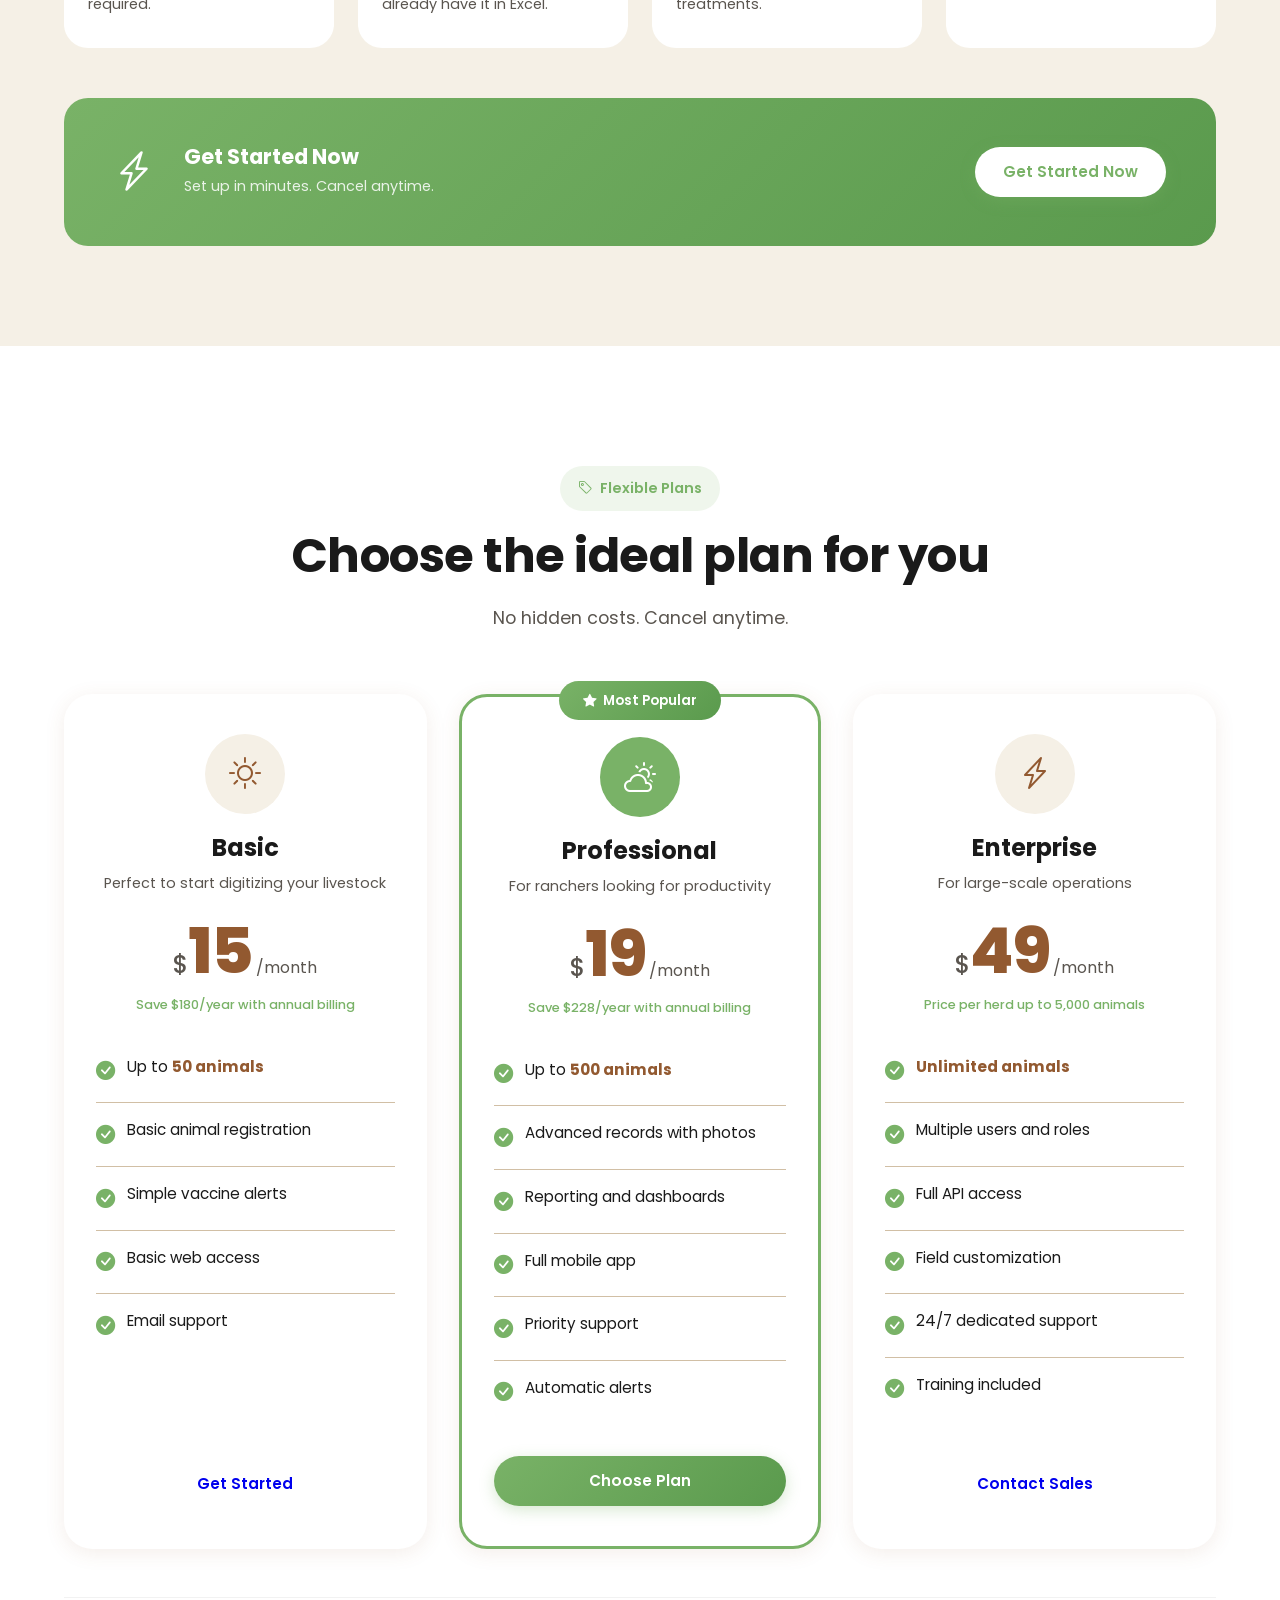
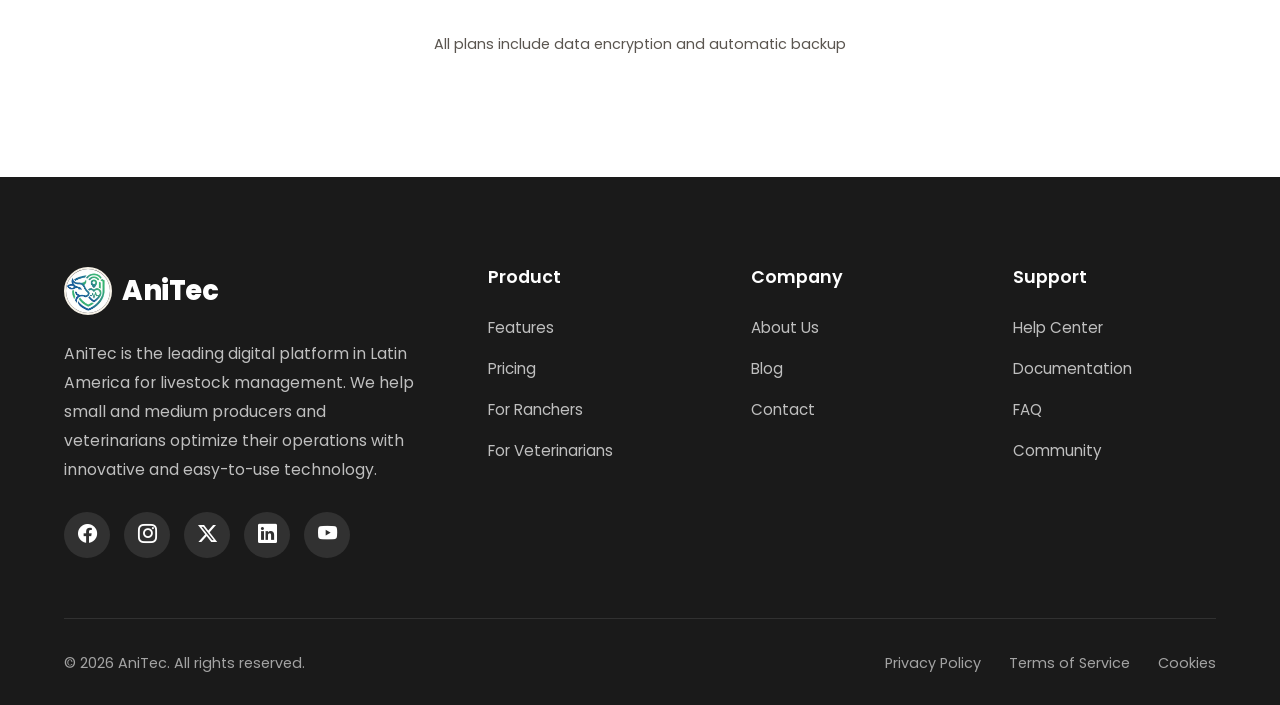
==== commit 8a61d08d: "feat: update links to new deployment URL" ====
--- a/index.html
+++ b/index.html
@@ -69,7 +69,7 @@
             <button class="lang-btn" id="lang-en" onclick="setLanguage('en')">EN</button>
             <button class="lang-btn" id="lang-es" onclick="setLanguage('es')">ES</button>
           </div>
-            <a href="https://anitec-12206.web.app/" target="_blank" rel="noreferrer" class="btn btn-success btn-sm" data-i18n="nav.startFree">Get Started</a>
+            <a href="https://anitec-frontend.onrender.com/" target="_blank" rel="noreferrer" class="btn btn-success btn-sm" data-i18n="nav.startFree">Get Started</a>
           <button class="mobile-menu-btn">
             <i class="bi bi-list"></i>
           </button>
@@ -127,7 +127,7 @@
               <strong>veterinarians</strong>.
             </p>
             <div class="hero-buttons">
-              <a href="https://anitec-12206.web.app/" target="_blank" rel="noreferrer" class="btn btn-success">
+              <a href="https://anitec-frontend.onrender.com/" target="_blank" rel="noreferrer" class="btn btn-success">
                 <i class="bi bi-rocket-takeoff"></i>
                 <span data-i18n="hero.tryFree">View Plans</span>
               </a>
@@ -474,7 +474,7 @@
               <h4 data-i18n="howItWorks.ctaTitle">Get Started Now</h4>
               <p data-i18n="howItWorks.ctaDesc">Set up in minutes. Cancel anytime.</p>
             </div>
-            <a href="https://anitec-12206.web.app/" target="_blank" rel="noreferrer" class="btn btn-success" data-i18n="howItWorks.ctaTitle">Get Started Now</a>
+            <a href="https://anitec-frontend.onrender.com/" target="_blank" rel="noreferrer" class="btn btn-success" data-i18n="howItWorks.ctaTitle">Get Started Now</a>
           </div>
         </div>
       </div>
@@ -531,7 +531,7 @@
                 <span data-i18n="pricing.emailSupport">Email support</span>
               </li>
             </ul>
-            <a href="https://anitec-12206.web.app/" target="_blank" rel="noreferrer" class="btn btn-outline pricing-btn" data-i18n="pricing.startFree">Get Started</a>
+            <a href="https://anitec-frontend.onrender.com/" target="_blank" rel="noreferrer" class="btn btn-outline pricing-btn" data-i18n="pricing.startFree">Get Started</a>
           </div>
           <div class="pricing-card featured">
             <div class="pricing-badge">
@@ -581,7 +581,7 @@
                 <span data-i18n="pricing.autoAlerts">Automatic alerts</span>
               </li>
             </ul>
-            <a href="https://anitec-12206.web.app/" target="_blank" rel="noreferrer" class="btn btn-success pricing-btn" data-i18n="pricing.choosePlan">Choose Plan</a>
+            <a href="https://anitec-frontend.onrender.com/" target="_blank" rel="noreferrer" class="btn btn-success pricing-btn" data-i18n="pricing.choosePlan">Choose Plan</a>
           </div>
           <div class="pricing-card">
             <div class="pricing-header">
@@ -625,7 +625,7 @@
                 <span data-i18n="pricing.training">Training included</span>
               </li>
             </ul>
-            <a href="https://anitec-12206.web.app/" target="_blank" rel="noreferrer" class="btn btn-outline pricing-btn" data-i18n="pricing.contactSales">Contact Sales</a>
+            <a href="https://anitec-frontend.onrender.com/" target="_blank" rel="noreferrer" class="btn btn-outline pricing-btn" data-i18n="pricing.contactSales">Contact Sales</a>
           </div>
         </div>
         <div class="pricing-footer">
--- a/assets/styles/styles.css
+++ b/assets/styles/styles.css
@@ -0,0 +1,3055 @@
+:root {
+  --primary-brown: #925930;
+  --primary-green: #79b267;
+  --primary-cream: #f5f0e6;
+  --secondary-brown: #a3794f;
+  --secondary-green: #a3c4a8;
+  --secondary-cream: #d1bfa5;
+  --text-dark: #1a1a1a;
+  --text-light: #5a554f;
+  --white: #ffffff;
+  --shadow-light: rgba(146, 89, 48, 0.1);
+  --shadow-medium: rgba(146, 89, 48, 0.2);
+  --gradient-green: linear-gradient(135deg, #79b267 0%, #5a9a4d 100%);
+  --gradient-brown: linear-gradient(135deg, #925930 0%, #7a4a28 100%);
+}
+
+* {
+  margin: 0;
+  padding: 0;
+  box-sizing: border-box;
+}
+
+html {
+  scroll-behavior: smooth;
+}
+
+body {
+  font-family: "Poppins", sans-serif;
+  background-color: var(--primary-cream);
+  color: var(--text-dark);
+  line-height: 1.7;
+  overflow-x: hidden;
+}
+
+body.menu-open {
+  overflow: hidden;
+}
+
+h1,
+h2,
+h3,
+h4,
+h5,
+h6 {
+  font-family: "Poppins", sans-serif;
+  font-weight: 700;
+  line-height: 1.2;
+}
+
+.container {
+  max-width: 1200px;
+  margin: 0 auto;
+  padding: 0 24px;
+}
+
+.btn {
+  padding: 12px 28px;
+  border-radius: 50px;
+  font-weight: 600;
+  font-size: 0.95rem;
+  cursor: pointer;
+  transition: all 0.3s cubic-bezier(0.4, 0, 0.2, 1);
+  text-decoration: none;
+  display: inline-flex;
+  align-items: center;
+  gap: 8px;
+  border: none;
+  font-family: "Poppins", sans-serif;
+}
+
+.btn-primary {
+  background: var(--gradient-brown);
+  color: var(--white);
+  box-shadow: 0 4px 15px rgba(146, 89, 48, 0.3);
+}
+
+.btn-primary:hover {
+  transform: translateY(-2px);
+  box-shadow: 0 8px 25px rgba(146, 89, 48, 0.4);
+}
+
+.btn-secondary {
+  background: transparent;
+  color: var(--primary-brown);
+  border: 2px solid var(--primary-brown);
+}
+
+.btn-secondary:hover {
+  background: var(--primary-brown);
+  color: var(--white);
+}
+
+.btn-success {
+  background: var(--gradient-green);
+  color: var(--white);
+  box-shadow: 0 4px 15px rgba(121, 178, 103, 0.3);
+}
+
+.btn-success:hover {
+  transform: translateY(-2px);
+  box-shadow: 0 8px 25px rgba(121, 178, 103, 0.4);
+}
+
+.mobile-menu-btn {
+  display: none;
+  background: none;
+  border: none;
+  font-size: 1.6rem;
+  color: var(--primary-brown);
+  cursor: pointer;
+  padding: 8px;
+  line-height: 1;
+}
+
+/* Navigation */
+.navbar {
+  position: fixed;
+  top: 0;
+  left: 0;
+  right: 0;
+  background: rgba(255, 255, 255, 0.95);
+  backdrop-filter: blur(20px);
+  z-index: 1000;
+  transition: all 0.3s ease;
+  box-shadow: 0 1px 0 rgba(0, 0, 0, 0.05);
+}
+
+.navbar.scrolled {
+  box-shadow: 0 4px 30px var(--shadow-light);
+}
+
+.nav-container {
+  display: flex;
+  justify-content: space-between;
+  align-items: center;
+  padding: 16px 24px;
+  max-width: 1200px;
+  margin: 0 auto;
+}
+
+.logo {
+  display: flex;
+  align-items: center;
+  gap: 10px;
+  text-decoration: none;
+}
+
+.logo img {
+  height: 48px;
+  width: 48px;
+  border-radius: 50%;
+  object-fit: cover;
+  border: 2px solid var(--primary-cream);
+}
+
+.logo-text {
+  font-family: "Poppins", sans-serif;
+  font-size: 1.7rem;
+  font-weight: 800;
+  color: var(--primary-brown);
+  letter-spacing: -0.5px;
+}
+
+.nav-menu {
+  display: flex;
+  align-items: center;
+  gap: 32px;
+  list-style: none;
+}
+
+.nav-menu a {
+  text-decoration: none;
+  color: var(--text-dark);
+  font-weight: 500;
+  font-size: 0.95rem;
+  transition: all 0.3s ease;
+  position: relative;
+}
+
+.nav-menu a::after {
+  content: "";
+  position: absolute;
+  bottom: -6px;
+  left: 0;
+  width: 0;
+  height: 2px;
+  background: var(--primary-green);
+  transition: width 0.3s ease;
+  border-radius: 2px;
+}
+
+.nav-menu a:hover {
+  color: var(--primary-brown);
+}
+
+.nav-menu a:hover::after {
+  width: 100%;
+}
+
+.nav-actions {
+  display: flex;
+  gap: 12px;
+  align-items: center;
+}
+
+.btn-sm {
+  padding: 8px 20px;
+  font-size: 0.85rem;
+}
+
+/* Mobile Menu */
+.mobile-menu-overlay,
+.mobile-menu {
+  display: none;
+}
+
+/* Hero Section */
+.hero {
+  min-height: 100vh;
+  padding: 140px 0 100px;
+  background: var(--white);
+  position: relative;
+  overflow: hidden;
+}
+
+.hero::before {
+  content: "";
+  position: absolute;
+  top: 0;
+  right: 0;
+  width: 55%;
+  height: 100%;
+  background: url("../images/home/hero-section.png") no-repeat center center;
+  background-size: cover;
+  opacity: 0.15;
+  clip-path: polygon(25% 0, 100% 0, 100% 100%, 0% 100%);
+}
+
+.hero-content {
+  display: grid;
+  grid-template-columns: 1fr 1fr;
+  gap: 80px;
+  align-items: center;
+  position: relative;
+  z-index: 1;
+}
+
+.hero-text {
+  max-width: 580px;
+}
+
+.hero-badge {
+  display: inline-flex;
+  align-items: center;
+  gap: 8px;
+  background: rgba(121, 178, 103, 0.12);
+  padding: 10px 18px;
+  border-radius: 50px;
+  font-size: 0.9rem;
+  color: var(--primary-green);
+  font-weight: 600;
+  margin-bottom: 24px;
+  border: 1px solid rgba(121, 178, 103, 0.2);
+}
+
+.hero-title {
+  font-size: 3.8rem;
+  line-height: 1.1;
+  color: var(--text-dark);
+  margin-bottom: 24px;
+  letter-spacing: -1px;
+}
+
+.hero-title span {
+  background: var(--gradient-green);
+  -webkit-background-clip: text;
+  -webkit-text-fill-color: transparent;
+  background-clip: text;
+}
+
+.hero-description {
+  font-size: 1.15rem;
+  color: var(--text-light);
+  margin-bottom: 36px;
+  line-height: 1.8;
+}
+
+.hero-buttons {
+  display: flex;
+  gap: 16px;
+  flex-wrap: wrap;
+}
+
+.hero-image {
+  width: 100%;
+  max-width: 560px;
+  border-radius: 24px;
+  box-shadow: 0 30px 70px rgba(0, 0, 0, 0.15);
+}
+
+.hero-floating-card {
+  position: absolute;
+  background: var(--white);
+  padding: 20px 24px;
+  border-radius: 16px;
+  box-shadow: 0 10px 40px rgba(0, 0, 0, 0.12);
+  display: flex;
+  align-items: center;
+  gap: 14px;
+  animation: float 4s ease-in-out infinite;
+}
+
+.hero-floating-card-1 {
+  top: 10%;
+  right: -10px;
+  animation-delay: 0s;
+}
+
+.hero-floating-card-2 {
+  bottom: 15%;
+  left: -20px;
+  animation-delay: 1s;
+}
+
+@keyframes float {
+  0%,
+  100% {
+    transform: translateY(0);
+  }
+  50% {
+    transform: translateY(-10px);
+  }
+}
+
+.floating-icon {
+  width: 52px;
+  height: 52px;
+  border-radius: 14px;
+  display: flex;
+  align-items: center;
+  justify-content: center;
+  font-size: 1.5rem;
+}
+
+.floating-icon.green {
+  background: rgba(121, 178, 103, 0.15);
+  color: var(--primary-green);
+}
+
+.floating-icon.brown {
+  background: rgba(146, 89, 48, 0.15);
+  color: var(--primary-brown);
+}
+
+.floating-text h4 {
+  font-size: 1rem;
+  color: var(--text-dark);
+  margin-bottom: 2px;
+}
+
+.floating-text p {
+  font-size: 0.85rem;
+  color: var(--text-light);
+}
+
+.hero-stats {
+  display: flex;
+  gap: 50px;
+  margin-top: 50px;
+  padding-top: 40px;
+  border-top: 1px solid rgba(0, 0, 0, 0.08);
+}
+
+.stat-item {
+  text-align: left;
+}
+
+.stat-number {
+  font-size: 2.8rem;
+  font-weight: 800;
+  color: var(--primary-brown);
+  line-height: 1;
+}
+
+.stat-label {
+  font-size: 0.95rem;
+  color: var(--text-light);
+  margin-top: 4px;
+}
+
+/* Ganadero Hero Section */
+.rancher-hero,
+.vet-hero {
+  min-height: 95vh;
+  padding: 140px 0 80px;
+  background: var(--white);
+  position: relative;
+  display: flex;
+  align-items: center;
+}
+
+.rancher-hero::before {
+  content: "";
+  position: absolute;
+  top: 0;
+  left: 0;
+  width: 100%;
+  height: 100%;
+  background:
+    radial-gradient(
+      circle at 100% 0%,
+      rgba(121, 178, 103, 0.08) 0%,
+      transparent 50%
+    ),
+    radial-gradient(
+      circle at 0% 100%,
+      rgba(146, 89, 48, 0.05) 0%,
+      transparent 50%
+    );
+  pointer-events: none;
+}
+
+.rancher-hero-content,
+.vet-hero-content {
+  display: grid;
+  grid-template-columns: 1.1fr 1fr;
+  gap: 80px;
+  align-items: center;
+  position: relative;
+  z-index: 1;
+}
+
+.rancher-title,
+.vet-title {
+  font-size: 3.5rem;
+  color: var(--text-dark);
+  margin-bottom: 24px;
+  line-height: 1.2;
+}
+
+.rancher-title .highlight,
+.vet-title .highlight {
+  background: var(--gradient-green);
+  -webkit-background-clip: text;
+  background-clip: text;
+  -webkit-text-fill-color: transparent;
+}
+
+.rancher-description,
+.vet-description {
+  font-size: 1.15rem;
+  color: var(--text-light);
+  margin-bottom: 20px;
+  line-height: 1.8;
+}
+
+.rancher-features {
+  display: grid;
+  grid-template-columns: 1fr 1fr;
+  gap: 16px;
+  margin: 30px 0;
+}
+
+.rancher-feature {
+  display: flex;
+  align-items: center;
+  gap: 12px;
+  font-size: 0.95rem;
+  color: var(--text-dark);
+}
+
+.rancher-feature i {
+  color: var(--primary-green);
+  font-size: 1.1rem;
+}
+
+.vet-features {
+  display: grid;
+  grid-template-columns: 1fr 1fr;
+  gap: 16px;
+  margin: 30px 0;
+}
+
+.vet-feature {
+  display: flex;
+  align-items: center;
+  gap: 12px;
+  font-size: 0.95rem;
+  color: var(--text-dark);
+}
+
+.vet-feature i {
+  color: var(--primary-green);
+  font-size: 1.1rem;
+}
+
+.rancher-hero-stats,
+.vet-hero-stats {
+  display: flex;
+  gap: 40px;
+  margin: 30px 0;
+  padding: 24px 0;
+  border-top: 1px solid var(--secondary-cream);
+  border-bottom: 1px solid var(--secondary-cream);
+}
+
+.rancher-stat,
+.vet-stat {
+  text-align: left;
+}
+
+.rancher-stat-number,
+.vet-stat-number {
+  display: block;
+  font-size: 2rem;
+  font-weight: 800;
+  color: var(--primary-brown);
+  line-height: 1;
+  margin-bottom: 4px;
+}
+
+.rancher-stat-label,
+.vet-stat-label {
+  font-size: 0.8rem;
+  color: var(--text-light);
+  line-height: 1.3;
+}
+
+.rancher-buttons,
+.vet-buttons {
+  display: flex;
+  gap: 16px;
+  margin-top: 32px;
+}
+
+.rancher-hero-image,
+.vet-hero-image {
+  text-align: center;
+  position: relative;
+}
+
+.hero-image-wrapper {
+  position: relative;
+}
+
+.hero-image-wrapper img {
+  width: 100%;
+  max-width: 480px;
+  border-radius: 30px;
+  box-shadow: 0 30px 70px rgba(0, 0, 0, 0.15);
+}
+
+.hero-image-badge {
+  position: absolute;
+  bottom: 30px;
+  left: -20px;
+  background: var(--white);
+  padding: 16px 24px;
+  border-radius: 16px;
+  display: flex;
+  align-items: center;
+  gap: 10px;
+  box-shadow: 0 10px 30px var(--shadow-light);
+  font-weight: 600;
+  color: var(--text-dark);
+}
+
+.hero-image-badge i {
+  color: #f59e0b;
+  font-size: 1.1rem;
+}
+
+/* Segmentos Section */
+.segments {
+  padding: 100px 0;
+  background: var(--primary-cream);
+}
+
+.segments-grid {
+  display: grid;
+  grid-template-columns: repeat(2, 1fr);
+  gap: 32px;
+}
+
+.segment-card {
+  background: var(--white);
+  padding: 44px 36px;
+  border-radius: 24px;
+  text-align: center;
+  transition: all 0.4s ease;
+  box-shadow: 0 8px 30px var(--shadow-light);
+}
+
+.segment-card:hover {
+  transform: translateY(-8px);
+  box-shadow: 0 20px 50px var(--shadow-medium);
+}
+
+.segment-image {
+  width: 100%;
+  max-width: 200px;
+  height: 200px;
+  margin: 0 auto 24px;
+  border-radius: 50%;
+  overflow: hidden;
+  border: 4px solid var(--primary-cream);
+  box-shadow: 0 8px 30px var(--shadow-light);
+  background: var(--primary-cream);
+  display: flex;
+  align-items: center;
+  justify-content: center;
+}
+
+.segment-image img {
+  width: 100%;
+  height: 100%;
+  object-fit: cover;
+}
+
+.segment-title {
+  font-size: 1.6rem;
+  color: var(--text-dark);
+  margin-bottom: 16px;
+}
+
+.segment-description {
+  color: var(--text-light);
+  line-height: 1.7;
+  margin-bottom: 24px;
+}
+
+/* Metrics Section */
+.metrics {
+  padding: 100px 0;
+  background: var(--gradient-brown);
+}
+
+.metrics .section-subtitle {
+  background: rgba(255, 255, 255, 0.15);
+  color: var(--white);
+}
+
+.metrics .section-title,
+.metrics .section-description {
+  color: var(--white);
+}
+
+.metrics-grid {
+  display: grid;
+  grid-template-columns: repeat(4, 1fr);
+  gap: 28px;
+}
+
+.metric-card {
+  text-align: center;
+  padding: 40px 24px 32px;
+  background: rgba(255, 255, 255, 0.1);
+  border-radius: 20px;
+  border: 1px solid rgba(255, 255, 255, 0.15);
+  transition: all 0.3s ease;
+  position: relative;
+  overflow: hidden;
+}
+
+.metric-card::before {
+  content: "";
+  position: absolute;
+  top: 0;
+  left: 0;
+  right: 0;
+  height: 4px;
+  background: var(--primary-green);
+  transform: scaleX(0);
+  transform-origin: left;
+  transition: transform 0.3s ease;
+}
+
+.metric-card:hover {
+  background: rgba(255, 255, 255, 0.15);
+  transform: translateY(-5px);
+}
+
+.metric-card:hover::before {
+  transform: scaleX(1);
+}
+
+.metric-icon {
+  width: 60px;
+  height: 60px;
+  background: rgba(255, 255, 255, 0.15);
+  border-radius: 50%;
+  display: flex;
+  align-items: center;
+  justify-content: center;
+  margin: 0 auto 20px;
+  font-size: 1.5rem;
+  color: var(--white);
+}
+
+.metric-number {
+  font-size: 3.2rem;
+  font-weight: 800;
+  color: var(--white);
+  margin-bottom: 8px;
+  line-height: 1;
+}
+
+.metric-label {
+  font-size: 1rem;
+  font-weight: 600;
+  color: var(--white);
+  margin-bottom: 12px;
+}
+
+.metric-description {
+  font-size: 0.85rem;
+  color: rgba(255, 255, 255, 0.75);
+  line-height: 1.6;
+}
+
+.metrics-footer {
+  display: flex;
+  justify-content: center;
+  gap: 40px;
+  margin-top: 50px;
+  padding-top: 40px;
+  border-top: 1px solid rgba(255, 255, 255, 0.15);
+}
+
+.metrics-stat {
+  text-align: center;
+}
+
+.metrics-stat-number {
+  display: block;
+  font-size: 2.5rem;
+  font-weight: 800;
+  color: var(--white);
+  line-height: 1;
+  margin-bottom: 8px;
+}
+
+.metrics-stat-label {
+  font-size: 0.9rem;
+  color: rgba(255, 255, 255, 0.75);
+  line-height: 1.4;
+}
+
+/* Features Section */
+.features {
+  padding: 120px 0;
+  background: var(--white);
+}
+
+.section-header {
+  text-align: center;
+  max-width: 700px;
+  margin: 0 auto 60px;
+}
+
+.section-subtitle {
+  display: inline-flex;
+  align-items: center;
+  gap: 8px;
+  background: rgba(121, 178, 103, 0.12);
+  color: var(--primary-green);
+  padding: 10px 18px;
+  border-radius: 50px;
+  font-weight: 600;
+  font-size: 0.9rem;
+  margin-bottom: 16px;
+}
+
+.section-title {
+  font-size: 3rem;
+  color: var(--text-dark);
+  margin-bottom: 20px;
+  letter-spacing: -0.5px;
+}
+
+.section-description {
+  font-size: 1.1rem;
+  color: var(--text-light);
+}
+
+.section-subtitle-light {
+  display: inline-flex;
+  align-items: center;
+  gap: 8px;
+  background: rgba(255, 255, 255, 0.15);
+  color: #fff;
+  padding: 10px 18px;
+  border-radius: 50px;
+  font-weight: 600;
+  font-size: 0.9rem;
+  margin-bottom: 16px;
+}
+
+.section-title-light {
+  font-size: 3rem;
+  color: #fff;
+  margin-bottom: 20px;
+  letter-spacing: -0.5px;
+}
+
+.section-description-light {
+  font-size: 1.1rem;
+  color: rgba(255, 255, 255, 0.8);
+}
+
+.features-grid {
+  display: grid;
+  grid-template-columns: repeat(3, 1fr);
+  gap: 28px;
+}
+
+.feature-card {
+  background: var(--primary-cream);
+  padding: 40px 32px;
+  border-radius: 20px;
+  transition: all 0.4s cubic-bezier(0.4, 0, 0.2, 1);
+  position: relative;
+  overflow: hidden;
+}
+
+.feature-card::before {
+  content: "";
+  position: absolute;
+  top: 0;
+  left: 0;
+  right: 0;
+  height: 4px;
+  background: var(--gradient-green);
+  transform: scaleX(0);
+  transform-origin: left;
+  transition: transform 0.4s ease;
+}
+
+.feature-card:hover {
+  transform: translateY(-8px);
+  box-shadow: 0 25px 50px var(--shadow-light);
+  background: var(--white);
+}
+
+.feature-card:hover::before {
+  transform: scaleX(1);
+}
+
+.feature-icon {
+  width: 64px;
+  height: 64px;
+  background: var(--white);
+  border-radius: 16px;
+  display: flex;
+  align-items: center;
+  justify-content: center;
+  font-size: 1.7rem;
+  color: var(--primary-brown);
+  margin-bottom: 24px;
+  box-shadow: 0 4px 15px var(--shadow-light);
+}
+
+.feature-title {
+  font-size: 1.3rem;
+  color: var(--text-dark);
+  margin-bottom: 14px;
+}
+
+.feature-description {
+  color: var(--text-light);
+  line-height: 1.7;
+  font-size: 0.98rem;
+}
+
+/* How It Works */
+.how-it-works {
+  padding: 100px 0;
+  background: var(--primary-cream);
+  position: relative;
+}
+
+.steps-grid {
+  display: grid;
+  grid-template-columns: repeat(4, 1fr);
+  gap: 24px;
+  position: relative;
+}
+
+.step-card {
+  background: var(--white);
+  border-radius: 24px;
+  padding: 32px 24px;
+  display: flex;
+  align-items: flex-start;
+  gap: 20px;
+  position: relative;
+  transition: all 0.3s ease;
+}
+
+.step-card:hover {
+  transform: translateY(-5px);
+  box-shadow: 0 15px 40px var(--shadow-light);
+}
+
+.step-number {
+  font-size: 3rem;
+  font-weight: 800;
+  color: var(--secondary-cream);
+  line-height: 1;
+  position: absolute;
+  top: 20px;
+  right: 20px;
+  opacity: 0.5;
+}
+
+.step-content {
+  flex: 1;
+}
+
+.step-icon {
+  width: 56px;
+  height: 56px;
+  background: var(--gradient-brown);
+  border-radius: 16px;
+  display: flex;
+  align-items: center;
+  justify-content: center;
+  margin-bottom: 20px;
+  font-size: 1.5rem;
+  color: var(--white);
+}
+
+.step-title {
+  font-size: 1.15rem;
+  color: var(--text-dark);
+  margin-bottom: 10px;
+}
+
+.step-description {
+  color: var(--text-light);
+  font-size: 0.9rem;
+  line-height: 1.6;
+}
+
+.step-arrow {
+  position: absolute;
+  right: -12px;
+  top: 50%;
+  transform: translateY(-50%);
+  width: 32px;
+  height: 32px;
+  background: var(--white);
+  border-radius: 50%;
+  display: flex;
+  align-items: center;
+  justify-content: center;
+  color: var(--primary-green);
+  font-size: 0.9rem;
+  box-shadow: 0 4px 15px var(--shadow-light);
+}
+
+.step-check {
+  position: absolute;
+  right: -12px;
+  top: 50%;
+  transform: translateY(-50%);
+  width: 32px;
+  height: 32px;
+  background: var(--primary-green);
+  border-radius: 50%;
+  display: flex;
+  align-items: center;
+  justify-content: center;
+  color: var(--white);
+  font-size: 0.9rem;
+}
+
+.how-it-works-cta {
+  margin-top: 50px;
+}
+
+.how-it-works-cta-content {
+  background: linear-gradient(135deg, var(--primary-green) 0%, #5a9a4d 100%);
+  border-radius: 24px;
+  padding: 40px 50px;
+  display: flex;
+  align-items: center;
+  justify-content: space-between;
+  gap: 30px;
+  flex-wrap: wrap;
+}
+
+.how-it-works-cta-content > i {
+  font-size: 2.5rem;
+  color: var(--white);
+}
+
+.how-it-works-cta-content > div {
+  flex: 1;
+}
+
+.how-it-works-cta-content h4 {
+  font-size: 1.3rem;
+  color: var(--white);
+  margin-bottom: 4px;
+}
+
+.how-it-works-cta-content p {
+  color: rgba(255, 255, 255, 0.85);
+  font-size: 0.9rem;
+}
+
+.how-it-works-cta-content .btn {
+  background: var(--white);
+  color: var(--primary-green);
+}
+
+/* Testimonials */
+.testimonials {
+  padding: 120px 0;
+  background: var(--gradient-brown);
+  position: relative;
+  overflow: hidden;
+}
+
+.testimonials::before {
+  content: "";
+  position: absolute;
+  top: -30%;
+  right: -10%;
+  width: 700px;
+  height: 700px;
+  background: radial-gradient(
+    circle,
+    rgba(255, 255, 255, 0.08) 0%,
+    transparent 70%
+  );
+}
+
+.testimonials::after {
+  content: "";
+  position: absolute;
+  bottom: -20%;
+  left: -10%;
+  width: 500px;
+  height: 500px;
+  background: radial-gradient(
+    circle,
+    rgba(121, 178, 103, 0.2) 0%,
+    transparent 70%
+  );
+}
+
+.testimonials .section-subtitle {
+  background: rgba(255, 255, 255, 0.15);
+  color: var(--white);
+}
+
+.testimonials .section-title {
+  color: var(--white);
+}
+
+.testimonials .section-description {
+  color: rgba(255, 255, 255, 0.85);
+}
+
+
+
+/* Pricing */
+.pricing {
+  padding: 120px 0;
+  background: var(--white);
+}
+
+.pricing-grid {
+  display: grid;
+  grid-template-columns: repeat(3, 1fr);
+  gap: 32px;
+  align-items: stretch;
+}
+
+.pricing-card {
+  background: var(--white);
+  border-radius: 28px;
+  padding: 40px 32px;
+  text-align: center;
+  transition: all 0.4s ease;
+  position: relative;
+  display: flex;
+  flex-direction: column;
+  box-shadow: 0 4px 20px var(--shadow-light);
+}
+
+.pricing-card:hover {
+  transform: translateY(-10px);
+  box-shadow: 0 25px 60px rgba(0, 0, 0, 0.12);
+}
+
+.pricing-card.featured {
+  background: var(--white);
+  border: 3px solid var(--primary-green);
+  transform: scale(1.03);
+}
+
+.pricing-card.featured:hover {
+  transform: scale(1.03) translateY(-10px);
+}
+
+.pricing-badge {
+  position: absolute;
+  top: -16px;
+  left: 50%;
+  transform: translateX(-50%);
+  background: var(--gradient-green);
+  color: var(--white);
+  padding: 8px 24px;
+  border-radius: 50px;
+  font-size: 0.85rem;
+  font-weight: 600;
+  display: flex;
+  align-items: center;
+  gap: 6px;
+}
+
+.pricing-header {
+  margin-bottom: 24px;
+}
+
+.pricing-icon {
+  width: 80px;
+  height: 80px;
+  background: var(--primary-cream);
+  border-radius: 50%;
+  display: flex;
+  align-items: center;
+  justify-content: center;
+  margin: 0 auto 20px;
+  font-size: 2rem;
+  color: var(--primary-brown);
+}
+
+.pricing-card.featured .pricing-icon {
+  background: var(--primary-green);
+  color: var(--white);
+}
+
+.pricing-title {
+  font-size: 1.5rem;
+  color: var(--text-dark);
+  margin-bottom: 8px;
+}
+
+.pricing-description {
+  font-size: 0.9rem;
+  color: var(--text-light);
+  margin-bottom: 0;
+}
+
+.pricing-price {
+  margin-bottom: 8px;
+  display: flex;
+  align-items: baseline;
+  justify-content: center;
+}
+
+.pricing-price .currency {
+  font-size: 1.5rem;
+  color: var(--text-light);
+  font-weight: 500;
+}
+
+.pricing-price .amount {
+  font-size: 4rem;
+  font-weight: 800;
+  color: var(--primary-brown);
+  letter-spacing: -2px;
+  line-height: 1;
+}
+
+.pricing-price .period {
+  font-size: 1rem;
+  color: var(--text-light);
+  margin-left: 4px;
+}
+
+.pricing-price-note {
+  font-size: 0.8rem;
+  color: var(--primary-green);
+  font-weight: 500;
+  margin-bottom: 24px;
+  display: block;
+}
+
+.pricing-features {
+  list-style: none;
+  text-align: left;
+  margin-bottom: 32px;
+  flex-grow: 1;
+}
+
+.pricing-features li {
+  padding: 14px 0;
+  border-bottom: 1px solid var(--secondary-cream);
+  display: flex;
+  align-items: flex-start;
+  gap: 12px;
+  color: var(--text-dark);
+  font-size: 0.95rem;
+}
+
+.pricing-features li:last-child {
+  border-bottom: none;
+}
+
+.pricing-features i {
+  color: var(--primary-green);
+  font-size: 1.2rem;
+  flex-shrink: 0;
+  margin-top: 2px;
+}
+
+.pricing-features strong {
+  color: var(--primary-brown);
+}
+
+.pricing-btn {
+  width: 100%;
+  justify-content: center;
+  margin-top: auto;
+}
+
+.pricing-footer {
+  text-align: center;
+  margin-top: 48px;
+  padding-top: 32px;
+  border-top: 1px solid rgba(0, 0, 0, 0.05);
+}
+
+.pricing-footer p {
+  display: inline-flex;
+  align-items: center;
+  gap: 8px;
+  color: var(--text-light);
+  font-size: 0.9rem;
+}
+
+.pricing-footer i {
+  color: var(--primary-green);
+}
+
+@media (max-width: 1024px) {
+  .pricing-grid {
+    grid-template-columns: 1fr;
+    max-width: 420px;
+    margin: 0 auto;
+  }
+
+  .pricing-card.featured {
+    transform: none;
+    order: -1;
+  }
+
+  .pricing-card.featured:hover {
+    transform: translateY(-10px);
+  }
+}
+
+/* CTA Section */
+.cta {
+  padding: 0;
+  background: var(--gradient-green);
+  position: relative;
+  overflow: hidden;
+}
+
+.cta-wrapper {
+  display: grid;
+  grid-template-columns: 1fr 1.2fr;
+  min-height: 600px;
+}
+
+.cta-image {
+  position: relative;
+  overflow: hidden;
+}
+
+.cta-image img {
+  width: 100%;
+  height: 100%;
+  object-fit: cover;
+}
+
+.cta-image-overlay {
+  position: absolute;
+  top: 0;
+  left: 0;
+  right: 0;
+  bottom: 0;
+  background: linear-gradient(to right, rgba(121, 178, 103, 0.3), transparent);
+}
+
+.cta-content {
+  padding: 80px 60px;
+  display: flex;
+  flex-direction: column;
+  justify-content: center;
+  position: relative;
+  z-index: 1;
+}
+
+.cta-badge {
+  display: inline-flex;
+  align-items: center;
+  gap: 8px;
+  background: rgba(255, 255, 255, 0.2);
+  color: var(--white);
+  padding: 10px 20px;
+  border-radius: 50px;
+  font-weight: 600;
+  font-size: 0.85rem;
+  margin-bottom: 24px;
+  width: fit-content;
+}
+
+.cta-title {
+  font-size: 2.8rem;
+  color: var(--white);
+  margin-bottom: 20px;
+  letter-spacing: -0.5px;
+  line-height: 1.2;
+}
+
+.cta-description {
+  font-size: 1.1rem;
+  color: rgba(255, 255, 255, 0.9);
+  margin-bottom: 24px;
+  line-height: 1.6;
+}
+
+.cta-features {
+  display: flex;
+  gap: 24px;
+  margin-bottom: 32px;
+  flex-wrap: wrap;
+}
+
+.cta-feature {
+  display: flex;
+  align-items: center;
+  gap: 8px;
+  color: rgba(255, 255, 255, 0.9);
+  font-size: 0.95rem;
+}
+
+.cta-feature i {
+  color: #ffd700;
+}
+
+.cta-buttons {
+  display: flex;
+  justify-content: center;
+  gap: 16px;
+  flex-wrap: wrap;
+  margin-bottom: 24px;
+}
+
+.cta .btn-primary {
+  background: var(--white);
+  color: var(--primary-green);
+  box-shadow: 0 4px 20px rgba(0, 0, 0, 0.15);
+}
+
+.cta .btn-primary:hover {
+  background: var(--primary-cream);
+  transform: translateY(-3px);
+  box-shadow: 0 8px 30px rgba(0, 0, 0, 0.2);
+}
+
+.cta .btn-outline-light {
+  background: transparent;
+  color: var(--white);
+  border: 2px solid rgba(255, 255, 255, 0.5);
+}
+
+.cta .btn-outline-light:hover {
+  background: rgba(255, 255, 255, 0.15);
+  border-color: var(--white);
+}
+
+.cta-note {
+  font-size: 0.85rem;
+  color: rgba(255, 255, 255, 0.7);
+  display: flex;
+  align-items: center;
+  gap: 8px;
+}
+
+@media (max-width: 1024px) {
+  .cta-wrapper {
+    grid-template-columns: 1fr;
+  }
+
+  .cta-image {
+    height: 300px;
+  }
+
+  .cta-content {
+    padding: 60px 40px;
+  }
+
+  .cta-title {
+    font-size: 2.2rem;
+  }
+}
+
+@media (max-width: 640px) {
+  .cta-content {
+    padding: 40px 24px;
+  }
+
+  .cta-title {
+    font-size: 1.8rem;
+  }
+
+  .cta-features {
+    flex-direction: column;
+    gap: 12px;
+  }
+
+  .cta-buttons {
+    flex-direction: column;
+  }
+}
+
+.cta .btn-secondary {
+  border-color: var(--white);
+  color: var(--white);
+}
+
+.cta .btn-secondary:hover {
+  background: var(--white);
+  color: var(--primary-green);
+}
+
+/* Footer */
+footer {
+  background: var(--text-dark);
+  color: var(--white);
+  padding: 90px 0 30px;
+}
+
+.footer-grid {
+  display: grid;
+  grid-template-columns: 1.8fr 1fr 1fr 1fr;
+  gap: 60px;
+  margin-bottom: 60px;
+}
+
+.footer-about .logo {
+  margin-bottom: 24px;
+}
+
+.footer-about .logo-text {
+  color: var(--white);
+}
+
+.footer-description {
+  color: rgba(255, 255, 255, 0.72);
+  line-height: 1.85;
+  margin-bottom: 28px;
+  font-size: 0.98rem;
+}
+
+.footer-social {
+  display: flex;
+  gap: 14px;
+}
+
+.footer-social a {
+  width: 46px;
+  height: 46px;
+  background: rgba(255, 255, 255, 0.1);
+  border-radius: 50%;
+  display: flex;
+  align-items: center;
+  justify-content: center;
+  color: var(--white);
+  font-size: 1.2rem;
+  transition: all 0.3s ease;
+  text-decoration: none;
+}
+
+.footer-social a:hover {
+  background: var(--primary-green);
+  transform: translateY(-4px);
+}
+
+.footer-title {
+  font-size: 1.1rem;
+  color: var(--white);
+  margin-bottom: 26px;
+  font-weight: 600;
+}
+
+.footer-links {
+  list-style: none;
+}
+
+.footer-links li {
+  margin-bottom: 14px;
+}
+
+.footer-links a {
+  color: rgba(255, 255, 255, 0.72);
+  text-decoration: none;
+  transition: all 0.3s ease;
+  font-size: 0.95rem;
+}
+
+.footer-links a:hover {
+  color: var(--primary-green);
+  padding-left: 6px;
+}
+
+.footer-bottom {
+  padding-top: 32px;
+  border-top: 1px solid rgba(255, 255, 255, 0.1);
+  display: flex;
+  justify-content: space-between;
+  align-items: center;
+  flex-wrap: wrap;
+  gap: 20px;
+}
+
+.footer-copyright {
+  color: rgba(255, 255, 255, 0.6);
+  font-size: 0.9rem;
+}
+
+.footer-legal {
+  display: flex;
+  gap: 28px;
+}
+
+.footer-legal a {
+  color: rgba(255, 255, 255, 0.6);
+  text-decoration: none;
+  font-size: 0.9rem;
+  transition: color 0.3s ease;
+}
+
+.footer-legal a:hover {
+  color: var(--primary-green);
+}
+
+/* Responsive */
+@media (max-width: 1100px) {
+  .hero-content {
+    grid-template-columns: 1fr;
+    text-align: center;
+  }
+
+  .hero-text {
+    max-width: 100%;
+  }
+
+  .hero-buttons {
+    justify-content: center;
+  }
+
+  .hero-stats {
+    justify-content: center;
+  }
+
+  .hero::before {
+    display: none;
+  }
+
+  .hero-floating-card {
+    display: none;
+  }
+
+  .features-grid,
+  .pricing-grid {
+    grid-template-columns: repeat(2, 1fr);
+  }
+
+  .pricing-card.featured {
+    transform: none;
+  }
+}
+
+@media (max-width: 768px) {
+  .nav-menu {
+    display: none;
+  }
+
+  .nav-actions {
+    display: flex !important;
+    position: relative;
+    z-index: 1004;
+  }
+
+  .mobile-menu-btn {
+    display: flex !important;
+    position: relative;
+    z-index: 1004;
+  }
+
+  .hero-title {
+    font-size: 2.6rem;
+  }
+
+  .section-title {
+    font-size: 2.3rem;
+  }
+
+  .features-grid {
+    grid-template-columns: 1fr;
+  }
+
+  .pricing-grid {
+    grid-template-columns: 1fr;
+    max-width: 380px;
+    margin: 0 auto;
+  }
+
+  .footer-grid {
+    grid-template-columns: 1fr;
+    text-align: center;
+  }
+
+  .footer-social {
+    justify-content: center;
+  }
+
+  .footer-bottom {
+    flex-direction: column;
+    text-align: center;
+  }
+
+  .hero-stats {
+    flex-direction: column;
+    gap: 24px;
+    align-items: center;
+  }
+
+  .mobile-menu-overlay {
+    display: block;
+    position: fixed;
+    top: 0;
+    left: 0;
+    right: 0;
+    bottom: 0;
+    background: rgba(0, 0, 0, 0.6);
+    z-index: 1002;
+    opacity: 0;
+    visibility: hidden;
+    transition: all 0.3s ease;
+  }
+
+  .mobile-menu-overlay.active {
+    opacity: 1;
+    visibility: visible;
+  }
+
+  .mobile-menu {
+    display: block !important;
+    position: fixed;
+    top: 0;
+    right: 0;
+    width: 300px;
+    max-width: 85vw;
+    height: 100vh;
+    background: var(--white);
+    z-index: 1003;
+    padding: 80px 24px 24px;
+    box-shadow: -10px 0 40px rgba(0, 0, 0, 0.2);
+    transform: translateX(100%);
+    transition: transform 0.35s cubic-bezier(0.4, 0, 0.2, 1);
+    overflow-y: auto;
+  }
+
+  .mobile-menu.active {
+    transform: translateX(0);
+  }
+
+  .mobile-menu-header {
+    display: flex;
+    justify-content: space-between;
+    align-items: center;
+    margin-bottom: 30px;
+  }
+
+  .mobile-menu-close {
+    width: 42px;
+    height: 42px;
+    background: var(--primary-cream);
+    border: none;
+    border-radius: 50%;
+    display: flex;
+    align-items: center;
+    justify-content: center;
+    font-size: 1.3rem;
+    color: var(--primary-brown);
+    cursor: pointer;
+    transition: all 0.3s ease;
+  }
+
+  .mobile-menu-close:hover {
+    background: var(--primary-brown);
+    color: var(--white);
+  }
+
+  .mobile-menu-links {
+    list-style: none;
+  }
+
+  .mobile-menu-links li {
+    margin-bottom: 6px;
+  }
+
+  .mobile-menu-links a {
+    display: block;
+    padding: 14px 18px;
+    text-decoration: none;
+    color: var(--text-dark);
+    font-weight: 500;
+    font-size: 1.05rem;
+    border-radius: 12px;
+    transition: all 0.3s ease;
+  }
+
+  .mobile-menu-links a:hover {
+    background: var(--primary-cream);
+    color: var(--primary-brown);
+  }
+
+  .mobile-menu-cta {
+    margin-top: 24px;
+    padding-top: 24px;
+    border-top: 1px solid var(--secondary-cream);
+  }
+
+  .mobile-menu .btn {
+    width: 100%;
+    justify-content: center;
+    margin-bottom: 12px;
+  }
+}
+
+/* ==== NEW PAGE STYLES ==== */
+
+/* Nosotros Page */
+.about-hero {
+  min-height: 90vh;
+  padding: 140px 0 80px;
+  background: var(--white);
+  position: relative;
+  display: flex;
+  align-items: center;
+}
+
+.about-hero::before {
+  content: "";
+  position: absolute;
+  top: 0;
+  left: 0;
+  width: 100%;
+  height: 100%;
+  background:
+    radial-gradient(
+      circle at 0% 0%,
+      rgba(121, 178, 103, 0.08) 0%,
+      transparent 50%
+    ),
+    radial-gradient(
+      circle at 100% 100%,
+      rgba(146, 89, 48, 0.08) 0%,
+      transparent 50%
+    );
+  pointer-events: none;
+}
+
+.about-hero-content {
+  display: grid;
+  grid-template-columns: 1.2fr 1fr;
+  gap: 80px;
+  align-items: center;
+  position: relative;
+  z-index: 1;
+}
+
+.about-title {
+  font-size: 3.5rem;
+  color: var(--text-dark);
+  margin-bottom: 24px;
+  line-height: 1.2;
+}
+
+.about-title .highlight {
+  background: var(--gradient-green);
+  -webkit-background-clip: text;
+  -webkit-text-fill-color: transparent;
+  background-clip: text;
+}
+
+.about-description {
+  font-size: 1.1rem;
+  color: var(--text-light);
+  margin-bottom: 20px;
+  line-height: 1.8;
+}
+
+.about-hero-stats {
+  display: flex;
+  gap: 40px;
+  margin: 40px 0;
+  padding: 30px 0;
+  border-top: 1px solid var(--secondary-cream);
+  border-bottom: 1px solid var(--secondary-cream);
+}
+
+.hero-stat {
+  text-align: left;
+}
+
+.hero-stat-number {
+  display: block;
+  font-size: 2rem;
+  font-weight: 800;
+  color: var(--primary-brown);
+  line-height: 1;
+  margin-bottom: 4px;
+}
+
+.hero-stat-label {
+  font-size: 0.8rem;
+  color: var(--text-light);
+  line-height: 1.3;
+}
+
+.about-hero-buttons {
+  display: flex;
+  gap: 16px;
+  margin-top: 32px;
+}
+
+.about-hero-video {
+  text-align: center;
+  position: relative;
+}
+
+.video-container {
+  position: relative;
+  padding-bottom: 56.25%;
+  height: 0;
+  overflow: hidden;
+  border-radius: 24px;
+  box-shadow: 0 25px 60px rgba(0, 0, 0, 0.15);
+  border: 4px solid var(--primary-cream);
+}
+
+.video-container video,
+.video-container iframe {
+  position: absolute;
+  top: 0;
+  left: 0;
+  width: 100%;
+  height: 100%;
+  object-fit: cover;
+}
+
+.video-info {
+  margin-top: 20px;
+  padding: 20px;
+  background: var(--primary-cream);
+  border-radius: 16px;
+}
+
+.video-info h4 {
+  font-size: 1.1rem;
+  color: var(--text-dark);
+  margin-bottom: 8px;
+}
+
+.video-info p {
+  font-size: 0.9rem;
+  color: var(--text-light);
+}
+
+.mission-vision {
+  padding: 100px 0;
+  background: var(--primary-cream);
+  position: relative;
+}
+
+.mission-vision .section-header {
+  margin-bottom: 50px;
+}
+
+.mv-logos {
+  display: flex;
+  align-items: center;
+  justify-content: center;
+  gap: 30px;
+  margin-bottom: 60px;
+}
+
+.mv-logo-card {
+  background: var(--white);
+  padding: 30px 40px;
+  border-radius: 24px;
+  box-shadow: 0 15px 40px var(--shadow-light);
+  display: flex;
+  flex-direction: column;
+  align-items: center;
+  gap: 16px;
+  transition: all 0.3s ease;
+}
+
+.mv-logo-card:hover {
+  transform: translateY(-5px);
+  box-shadow: 0 20px 50px var(--shadow-medium);
+}
+
+.mv-logo-card img {
+  width: 180px;
+  height: auto;
+  object-fit: contain;
+}
+
+.mv-logo-label {
+  font-size: 0.85rem;
+  color: var(--text-light);
+  font-style: italic;
+}
+
+.mv-vs {
+  font-size: 2rem;
+  font-weight: 300;
+  color: var(--text-light);
+}
+
+.mv-grid {
+  display: grid;
+  grid-template-columns: repeat(3, 1fr);
+  gap: 28px;
+}
+
+.mv-card {
+  background: var(--white);
+  padding: 40px 32px;
+  border-radius: 24px;
+  text-align: center;
+  transition: all 0.4s ease;
+  position: relative;
+  overflow: hidden;
+}
+
+.mv-card::before {
+  content: "";
+  position: absolute;
+  top: 0;
+  left: 0;
+  right: 0;
+  height: 4px;
+  background: var(--gradient-green);
+  transform: scaleX(0);
+  transform-origin: left;
+  transition: transform 0.4s ease;
+}
+
+.mv-card:hover {
+  transform: translateY(-8px);
+  box-shadow: 0 20px 50px var(--shadow-light);
+}
+
+.mv-card:hover::before {
+  transform: scaleX(1);
+}
+
+.mv-card-icon {
+  width: 70px;
+  height: 70px;
+  background: var(--gradient-green);
+  border-radius: 50%;
+  display: flex;
+  align-items: center;
+  justify-content: center;
+  margin: 0 auto 24px;
+  font-size: 1.8rem;
+  color: var(--white);
+}
+
+.mv-card-number {
+  position: absolute;
+  top: 20px;
+  right: 20px;
+  font-size: 3rem;
+  font-weight: 800;
+  color: var(--secondary-cream);
+  line-height: 1;
+}
+
+.mv-card h3 {
+  font-size: 1.4rem;
+  color: var(--text-dark);
+  margin-bottom: 16px;
+}
+
+.mv-card p,
+.mv-card ul {
+  color: var(--text-light);
+  line-height: 1.7;
+}
+
+.mv-card ul {
+  list-style: none;
+  text-align: left;
+  padding: 0 20px;
+  margin: 0 auto;
+  display: inline-block;
+}
+
+.mv-card li {
+  padding: 8px 0;
+  border-bottom: 1px solid var(--secondary-cream);
+  display: flex;
+  align-items: center;
+  gap: 12px;
+  font-size: 0.95rem;
+}
+
+.mv-card li:last-child {
+  border-bottom: none;
+}
+
+.mv-card li i {
+  color: var(--primary-green);
+  font-size: 1rem;
+}
+
+/* Equipo Section */
+.team {
+  padding: 100px 0;
+  background: var(--white);
+  position: relative;
+}
+
+.team-grid {
+  display: grid;
+  grid-template-columns: repeat(5, 1fr);
+  gap: 28px;
+}
+
+.team-card {
+  background: var(--primary-cream);
+  border-radius: 24px;
+  overflow: hidden;
+  transition: all 0.4s ease;
+  position: relative;
+}
+
+.team-card:hover {
+  transform: translateY(-10px);
+  box-shadow: 0 25px 50px var(--shadow-medium);
+}
+
+.team-card:hover .team-social {
+  opacity: 1;
+  transform: translateY(0);
+}
+
+.team-photo {
+  position: relative;
+  width: 100%;
+  aspect-ratio: 1;
+  overflow: hidden;
+  background: var(--secondary-cream);
+}
+
+.team-photo img {
+  width: 100%;
+  height: 100%;
+  object-fit: cover;
+  transition: all 0.4s ease;
+}
+
+.team-card:hover .team-photo img {
+  transform: scale(1.1);
+}
+
+.team-social {
+  position: absolute;
+  bottom: 0;
+  left: 0;
+  right: 0;
+  padding: 16px;
+  background: linear-gradient(to top, rgba(0, 0, 0, 0.7), transparent);
+  display: flex;
+  justify-content: center;
+  gap: 12px;
+  opacity: 0;
+  transform: translateY(10px);
+  transition: all 0.3s ease;
+}
+
+.team-social a {
+  width: 36px;
+  height: 36px;
+  background: var(--white);
+  border-radius: 50%;
+  display: flex;
+  align-items: center;
+  justify-content: center;
+  color: var(--primary-brown);
+  text-decoration: none;
+  transition: all 0.3s ease;
+}
+
+.team-social a:hover {
+  background: var(--primary-green);
+  color: var(--white);
+}
+
+.team-info {
+  padding: 24px 20px;
+  text-align: center;
+}
+
+.team-role {
+  display: inline-block;
+  background: rgba(121, 178, 103, 0.15);
+  color: var(--primary-green);
+  padding: 4px 12px;
+  border-radius: 50px;
+  font-size: 0.75rem;
+  font-weight: 600;
+  margin-bottom: 12px;
+}
+
+.team-name {
+  font-size: 1rem;
+  color: var(--text-dark);
+  margin-bottom: 4px;
+  line-height: 1.3;
+}
+
+.team-code {
+  font-size: 0.75rem;
+  color: var(--text-light);
+  margin-bottom: 12px;
+  font-family: monospace;
+}
+
+.team-bio {
+  font-size: 0.8rem;
+  color: var(--text-light);
+  line-height: 1.5;
+}
+
+.team-cta {
+  margin-top: 60px;
+}
+
+.team-cta-content {
+  background: var(--primary-cream);
+  border-radius: 24px;
+  padding: 40px 50px;
+  display: flex;
+  align-items: center;
+  justify-content: space-between;
+  gap: 30px;
+  flex-wrap: wrap;
+}
+
+.team-cta-content > i {
+  font-size: 2.5rem;
+  color: var(--primary-brown);
+}
+
+.team-cta-content > div {
+  flex: 1;
+}
+
+.team-cta-content h4 {
+  font-size: 1.3rem;
+  color: var(--text-dark);
+  margin-bottom: 4px;
+}
+
+.team-cta-content p {
+  color: var(--text-light);
+  font-size: 0.9rem;
+}
+
+.rancher-hero-image img,
+.vet-hero-image img {
+  width: 100%;
+  max-width: 500px;
+  border-radius: 24px;
+  box-shadow: 0 25px 50px rgba(0, 0, 0, 0.12);
+}
+
+.benefits-rancher,
+.benefits-vet {
+  padding: 100px 0;
+  background: var(--primary-cream);
+}
+
+.benefits-grid {
+  display: grid;
+  grid-template-columns: repeat(3, 1fr);
+  gap: 28px;
+}
+
+.benefit-card {
+  background: var(--white);
+  padding: 40px 32px;
+  border-radius: 20px;
+  text-align: center;
+  transition: all 0.3s ease;
+}
+
+.benefit-card:hover {
+  transform: translateY(-8px);
+  box-shadow: 0 20px 40px var(--shadow-light);
+}
+
+.benefit-icon {
+  width: 80px;
+  height: 80px;
+  background: var(--primary-cream);
+  border-radius: 50%;
+  display: flex;
+  align-items: center;
+  justify-content: center;
+  margin: 0 auto 24px;
+  font-size: 2rem;
+  color: var(--primary-brown);
+}
+
+.benefit-card h3 {
+  font-size: 1.3rem;
+  color: var(--text-dark);
+  margin-bottom: 14px;
+}
+
+.benefit-card p {
+  color: var(--text-light);
+  line-height: 1.7;
+}
+
+.testimonials-rancher,
+.testimonials-vet {
+  padding: 120px 0;
+  background: var(--gradient-brown);
+  position: relative;
+  overflow: hidden;
+}
+
+.testimonials-rancher::before,
+.testimonials-vet::before {
+  content: "";
+  position: absolute;
+  top: -30%;
+  right: -10%;
+  width: 600px;
+  height: 600px;
+  background: radial-gradient(
+    circle,
+    rgba(255, 255, 255, 0.08) 0%,
+    transparent 70%
+  );
+}
+
+.testimonials-rancher::after,
+.testimonials-vet::after {
+  content: "";
+  position: absolute;
+  bottom: -20%;
+  left: -10%;
+  width: 400px;
+  height: 400px;
+  background: radial-gradient(
+    circle,
+    rgba(121, 178, 103, 0.15) 0%,
+    transparent 70%
+  );
+}
+
+.testimonials-slider-container {
+  position: relative;
+  z-index: 1;
+  overflow: hidden;
+}
+
+.testimonials-slider-track {
+  display: flex;
+  gap: 40px;
+  transition: transform 0.8s ease-in-out;
+}
+
+.testimonial-card {
+  flex: 0 0 calc((100% - 80px) / 3);
+  min-width: calc((100% - 80px) / 3);
+  background: rgba(255, 255, 255, 0.95);
+  border-radius: 20px;
+  padding: 32px;
+  position: relative;
+  transition: all 0.3s ease;
+}
+
+.testimonial-card:hover {
+  transform: translateY(-5px);
+  box-shadow: 0 20px 40px rgba(0, 0, 0, 0.15);
+  background: #fff;
+}
+
+.testimonial-card > i {
+  font-size: 2.5rem;
+  color: var(--primary-green);
+  margin-bottom: 16px;
+  display: block;
+}
+
+.testimonial-card p {
+  font-size: 1rem;
+  line-height: 1.7;
+  color: var(--text-dark);
+  margin-bottom: 24px;
+  font-style: italic;
+}
+
+.testimonial-author {
+  display: flex;
+  align-items: center;
+  gap: 16px;
+}
+
+.testimonial-author img {
+  width: 56px;
+  height: 56px;
+  border-radius: 50%;
+  object-fit: cover;
+  border: 3px solid var(--primary-green);
+}
+
+.testimonial-info h4 {
+  font-size: 1rem;
+  font-weight: 600;
+  color: var(--text-dark);
+  margin-bottom: 4px;
+}
+
+.testimonial-info p {
+  font-size: 0.85rem;
+  color: var(--text-light);
+  margin-bottom: 8px;
+}
+
+.testimonial-stars {
+  display: flex;
+  gap: 4px;
+}
+
+.testimonial-stars i {
+  color: #ffc107;
+  font-size: 0.9rem;
+}
+
+@media (max-width: 640px) {
+  .testimonial-card {
+    padding: 24px;
+  }
+}
+
+.modules-rancher,
+.functions-vet {
+  padding: 100px 0;
+  background: var(--white);
+}
+
+.modules-grid,
+.functions-grid {
+  display: grid;
+  grid-template-columns: repeat(3, 1fr);
+  gap: 24px;
+}
+
+.function-card {
+  background: var(--primary-cream);
+  padding: 32px 24px;
+  border-radius: 20px;
+  text-align: center;
+  transition: all 0.3s ease;
+}
+
+.function-card:hover {
+  transform: translateY(-8px);
+  box-shadow: 0 20px 40px rgba(0, 0, 0, 0.12);
+  background: var(--white);
+}
+
+.function-icon {
+  width: 70px;
+  height: 70px;
+  background: var(--white);
+  border-radius: 50%;
+  display: flex;
+  align-items: center;
+  justify-content: center;
+  margin: 0 auto 20px;
+  font-size: 1.8rem;
+  color: var(--primary-brown);
+  box-shadow: 0 4px 15px var(--shadow-light);
+  transition: all 0.3s ease;
+}
+
+.function-card:hover .function-icon {
+  background: var(--primary-green);
+  color: var(--white);
+  transform: scale(1.1);
+}
+
+.function-card h3 {
+  font-size: 1.15rem;
+  color: var(--text-dark);
+  margin-bottom: 12px;
+}
+
+.function-card > p {
+  font-size: 0.9rem;
+  color: var(--text-light);
+  line-height: 1.6;
+  margin-bottom: 16px;
+}
+
+.function-tags {
+  display: flex;
+  gap: 8px;
+  justify-content: center;
+  flex-wrap: wrap;
+}
+
+.function-tags span {
+  background: rgba(121, 178, 103, 0.15);
+  color: var(--primary-green);
+  padding: 6px 14px;
+  border-radius: 50px;
+  font-size: 0.75rem;
+  font-weight: 600;
+}
+
+.module-card {
+  background: var(--white);
+  border-radius: 20px;
+  overflow: hidden;
+  text-align: center;
+  transition: all 0.3s ease;
+  box-shadow: 0 4px 20px var(--shadow-light);
+}
+
+.module-card:hover {
+  transform: translateY(-8px);
+  box-shadow: 0 20px 40px rgba(0, 0, 0, 0.12);
+}
+
+.module-image {
+  position: relative;
+  height: 180px;
+  overflow: hidden;
+}
+
+.module-image img {
+  width: 100%;
+  height: 100%;
+  object-fit: cover;
+  transition: transform 0.5s ease;
+}
+
+.module-card:hover .module-image img {
+  transform: scale(1.1);
+}
+
+.module-overlay {
+  position: absolute;
+  bottom: 0;
+  left: 0;
+  right: 0;
+  background: linear-gradient(transparent, rgba(146, 89, 48, 0.9));
+  padding: 40px 20px 20px;
+}
+
+.module-overlay span {
+  color: #fff;
+  font-weight: 600;
+  font-size: 0.9rem;
+}
+
+.module-card h3 {
+  font-size: 1.2rem;
+  color: var(--primary-brown);
+  margin: 20px 20px 12px;
+}
+
+.module-card > p {
+  font-size: 0.9rem;
+  color: var(--text-light);
+  padding: 0 20px;
+  line-height: 1.5;
+  margin-bottom: 16px;
+}
+
+.module-card ul {
+  list-style: none;
+  text-align: left;
+  padding: 0 20px 24px;
+  margin: 0;
+}
+
+.module-card li {
+  padding: 10px 0;
+  border-bottom: 1px solid rgba(0, 0, 0, 0.05);
+  color: var(--text-dark);
+  font-size: 0.85rem;
+  display: flex;
+  align-items: center;
+  gap: 10px;
+}
+
+.module-card li i {
+  color: var(--primary-green);
+  font-size: 1rem;
+}
+
+@media (max-width: 1024px) {
+  .modules-grid,
+  .functions-grid {
+    grid-template-columns: repeat(2, 1fr);
+  }
+}
+
+@media (max-width: 640px) {
+  .modules-grid,
+  .functions-grid {
+    grid-template-columns: 1fr;
+  }
+}
+
+.comparison {
+  padding: 100px 0;
+  background: var(--primary-cream);
+}
+
+.comparison-grid {
+  display: grid;
+  grid-template-columns: repeat(2, 1fr);
+  gap: 40px;
+  margin-bottom: 60px;
+}
+
+.comparison-card {
+  background: var(--white);
+  border-radius: 24px;
+  overflow: hidden;
+  box-shadow: 0 10px 40px var(--shadow-light);
+  transition: transform 0.3s ease;
+}
+
+.comparison-card:hover {
+  transform: translateY(-5px);
+}
+
+.comparison-card-header {
+  padding: 40px 32px;
+  text-align: center;
+  position: relative;
+}
+
+.comparison-traditional .comparison-card-header {
+  background: linear-gradient(135deg, #e0e0e0 0%, #f5f5f5 100%);
+}
+
+.comparison-anitec .comparison-card-header {
+  background: linear-gradient(135deg, var(--primary-brown) 0%, #b87648 100%);
+  color: var(--white);
+}
+
+.comparison-card-header i {
+  font-size: 3rem;
+  margin-bottom: 16px;
+  display: block;
+}
+
+.comparison-card-header h3 {
+  font-size: 1.5rem;
+  margin-bottom: 8px;
+}
+
+.comparison-card-header p {
+  font-size: 0.95rem;
+  opacity: 0.8;
+}
+
+.comparison-badge {
+  position: absolute;
+  top: 16px;
+  right: 16px;
+  background: var(--primary-green);
+  color: var(--white);
+  padding: 6px 16px;
+  border-radius: 50px;
+  font-size: 0.75rem;
+  font-weight: 600;
+}
+
+.comparison-list {
+  list-style: none;
+  padding: 0 32px 32px;
+  margin: 0;
+}
+
+.comparison-list li {
+  display: flex;
+  align-items: flex-start;
+  gap: 12px;
+  padding: 16px 0;
+  border-bottom: 1px solid rgba(0, 0, 0, 0.05);
+  font-size: 0.95rem;
+  line-height: 1.5;
+}
+
+.comparison-list li:last-child {
+  border-bottom: none;
+}
+
+.comparison-traditional .comparison-list li i {
+  color: #dc3545;
+  font-size: 1.2rem;
+  flex-shrink: 0;
+  margin-top: 2px;
+}
+
+.comparison-anitec .comparison-list li i {
+  color: var(--primary-green);
+  font-size: 1.2rem;
+  flex-shrink: 0;
+  margin-top: 2px;
+}
+
+.comparison-stats {
+  display: grid;
+  grid-template-columns: repeat(4, 1fr);
+  gap: 24px;
+  background: var(--white);
+  padding: 40px;
+  border-radius: 24px;
+  box-shadow: 0 10px 40px var(--shadow-light);
+}
+
+.stat-item {
+  text-align: center;
+  padding: 20px;
+}
+
+.stat-number {
+  display: block;
+  font-size: 3rem;
+  font-weight: 700;
+  color: var(--primary-brown);
+  line-height: 1;
+  margin-bottom: 8px;
+}
+
+.stat-label {
+  font-size: 0.9rem;
+  color: var(--text-light);
+}
+
+@media (max-width: 1024px) {
+  .comparison-grid {
+    grid-template-columns: 1fr;
+  }
+
+  .comparison-stats {
+    grid-template-columns: repeat(2, 1fr);
+  }
+}
+
+@media (max-width: 640px) {
+  .comparison-stats {
+    grid-template-columns: 1fr;
+  }
+
+  .comparison-list {
+    padding: 0 20px 24px;
+  }
+}
+
+/* Veterinario Page */
+.use-cases {
+  padding: 100px 0;
+  background: var(--primary-cream);
+}
+
+.cases-grid {
+  display: grid;
+  grid-template-columns: repeat(4, 1fr);
+  gap: 24px;
+}
+
+.case-card {
+  background: var(--white);
+  border-radius: 20px;
+  overflow: hidden;
+  transition: all 0.4s ease;
+  box-shadow: 0 4px 20px var(--shadow-light);
+}
+
+.case-card:hover {
+  transform: translateY(-10px);
+  box-shadow: 0 20px 50px rgba(0, 0, 0, 0.15);
+}
+
+.case-image {
+  position: relative;
+  height: 160px;
+  overflow: hidden;
+}
+
+.case-image img {
+  width: 100%;
+  height: 100%;
+  object-fit: cover;
+  transition: transform 0.5s ease;
+}
+
+.case-card:hover .case-image img {
+  transform: scale(1.1);
+}
+
+.case-overlay {
+  position: absolute;
+  bottom: 0;
+  left: 0;
+  right: 0;
+  background: linear-gradient(transparent, rgba(146, 89, 48, 0.9));
+  padding: 40px 20px 16px;
+}
+
+.case-overlay span {
+  color: #fff;
+  font-weight: 600;
+  font-size: 0.85rem;
+}
+
+.case-content {
+  padding: 24px;
+}
+
+.case-number {
+  display: inline-block;
+  font-size: 0.75rem;
+  font-weight: 700;
+  color: var(--primary-green);
+  background: rgba(121, 178, 103, 0.15);
+  padding: 4px 12px;
+  border-radius: 50px;
+  margin-bottom: 12px;
+}
+
+.case-card h3 {
+  font-size: 1.1rem;
+  color: var(--text-dark);
+  margin-bottom: 12px;
+}
+
+.case-card p {
+  color: var(--text-light);
+  font-size: 0.9rem;
+  line-height: 1.6;
+}
+
+@media (max-width: 1024px) {
+  .cases-grid {
+    grid-template-columns: repeat(2, 1fr);
+  }
+}
+
+@media (max-width: 640px) {
+  .cases-grid {
+    grid-template-columns: 1fr;
+  }
+}
+
+/* Responsive Additional */
+@media (max-width: 1100px) {
+  .about-hero-content,
+  .rancher-hero-content,
+  .vet-hero-content {
+    grid-template-columns: 1fr;
+    text-align: center;
+  }
+
+  .mv-grid {
+    grid-template-columns: repeat(2, 1fr);
+  }
+
+  .team-grid {
+    grid-template-columns: repeat(3, 1fr);
+  }
+
+  .process-grid {
+    grid-template-columns: repeat(2, 1fr);
+  }
+
+  .benefits-grid {
+    grid-template-columns: repeat(2, 1fr);
+  }
+
+  .modules-grid,
+  .functions-grid,
+  .cases-grid,
+  .screenshots-grid {
+    grid-template-columns: repeat(2, 1fr);
+  }
+
+  .metrics-grid {
+    grid-template-columns: repeat(2, 1fr);
+  }
+}
+
+@media (max-width: 768px) {
+  .about-title,
+  .rancher-title,
+  .vet-title {
+    font-size: 2.4rem;
+  }
+
+  .segments-grid {
+    grid-template-columns: 1fr;
+  }
+
+  .mv-grid,
+  .team-grid,
+  .process-grid,
+  .benefits-grid,
+  .modules-grid,
+  .functions-grid,
+  .cases-grid,
+  .screenshots-grid,
+  .metrics-grid,
+  .product-features-mini {
+    grid-template-columns: 1fr;
+  }
+
+  .comparison-header,
+  .comparison-row {
+    grid-template-columns: 1fr;
+  }
+
+  .comparison-header {
+    display: none;
+  }
+}
+
+/* New About Page Sections */
+.about-product {
+  padding: 100px 0;
+  background: var(--primary-cream);
+}
+
+.product-video-wrapper {
+  max-width: 800px;
+  margin: 0 auto;
+}
+
+.product-content {
+  max-width: 900px;
+  margin: 60px auto 0;
+  text-align: center;
+}
+
+.product-content-text {
+  font-size: 1.05rem;
+  color: var(--text-light);
+  line-height: 1.8;
+  margin-bottom: 40px;
+}
+
+.product-features-mini {
+  display: grid;
+  grid-template-columns: repeat(2, 1fr);
+  gap: 20px;
+  text-align: left;
+}
+
+.product-feature-item {
+  display: flex;
+  align-items: flex-start;
+  gap: 12px;
+  padding: 20px;
+  background: var(--white);
+  border-radius: 12px;
+  box-shadow: 0 4px 16px var(--shadow-light);
+  transition: all 0.3s ease;
+}
+
+.product-feature-item:hover {
+  transform: translateY(-4px);
+  box-shadow: 0 8px 30px var(--shadow-light);
+}
+
+.product-feature-item i {
+  font-size: 1.3rem;
+  color: var(--primary-green);
+  margin-top: 2px;
+  flex-shrink: 0;
+}
+
+.product-feature-item span {
+  font-size: 0.95rem;
+  color: var(--text-dark);
+  line-height: 1.5;
+}
+
+.app-screenshots {
+  padding: 100px 0;
+  background: var(--white);
+}
+
+.screenshots-grid {
+  display: grid;
+  grid-template-columns: repeat(3, 1fr);
+  gap: 24px;
+}
+
+.screenshot-card {
+  border-radius: 16px;
+  overflow: hidden;
+  box-shadow: 0 8px 30px var(--shadow-light);
+  transition: all 0.4s ease;
+}
+
+.screenshot-card:hover {
+  transform: translateY(-8px);
+  box-shadow: 0 20px 50px var(--shadow-medium);
+}
+
+.screenshot-card img {
+  width: 100%;
+  height: 100%;
+  object-fit: cover;
+  display: block;
+}
+
+.about-cta {
+  padding: 100px 0;
+  background: var(--gradient-brown);
+  text-align: center;
+  position: relative;
+}
+
+.about-cta-content {
+  max-width: 700px;
+  margin: 0 auto;
+  position: relative;
+  z-index: 1;
+}
+
+.about-cta .btn-primary {
+  background: var(--white);
+  color: var(--primary-brown);
+  box-shadow: 0 4px 20px rgba(0, 0, 0, 0.15);
+}
+
+.about-cta .btn-primary:hover {
+  background: var(--primary-cream);
+  transform: translateY(-3px);
+  box-shadow: 0 8px 30px rgba(0, 0, 0, 0.2);
+}
+
+.about-cta .btn-outline-light {
+  background: transparent;
+  color: var(--white);
+  border: 2px solid rgba(255, 255, 255, 0.5);
+}
+
+.about-cta .btn-outline-light:hover {
+  background: rgba(255, 255, 255, 0.15);
+  border-color: var(--white);
+}
+
+/* Language Switcher */
+.lang-switcher {
+  display: flex;
+  align-items: center;
+  gap: 4px;
+  margin-right: 12px;
+  background: rgba(255, 255, 255, 0.9);
+  border-radius: 20px;
+  padding: 3px;
+  border: 1px solid rgba(121, 178, 103, 0.3);
+}
+
+.lang-btn {
+  background: transparent;
+  border: none;
+  padding: 6px 12px;
+  border-radius: 16px;
+  font-size: 0.85rem;
+  font-weight: 600;
+  cursor: pointer;
+  transition: all 0.3s ease;
+  color: var(--text-light);
+  font-family: 'Poppins', sans-serif;
+}
+
+.lang-btn:hover {
+  background: rgba(121, 178, 103, 0.1);
+  color: var(--primary-green);
+}
+
+.lang-btn.active {
+  background: var(--primary-green);
+  color: white;
+  box-shadow: 0 2px 8px rgba(121, 178, 103, 0.3);
+}
+
+/* Mobile language switcher */
+.mobile-lang-switcher {
+  display: none;
+  padding: 16px;
+  justify-content: center;
+  gap: 8px;
+  border-top: 1px solid rgba(0,0,0,0.1);
+  margin-top: 12px;
+}
+
+.mobile-lang-switcher .lang-btn {
+  padding: 8px 20px;
+  font-size: 0.9rem;
+}
+
+@media (max-width: 768px) {
+  .lang-switcher {
+    display: none;
+  }
+  
+  .mobile-lang-switcher {
+    display: flex;
+  }
+}
